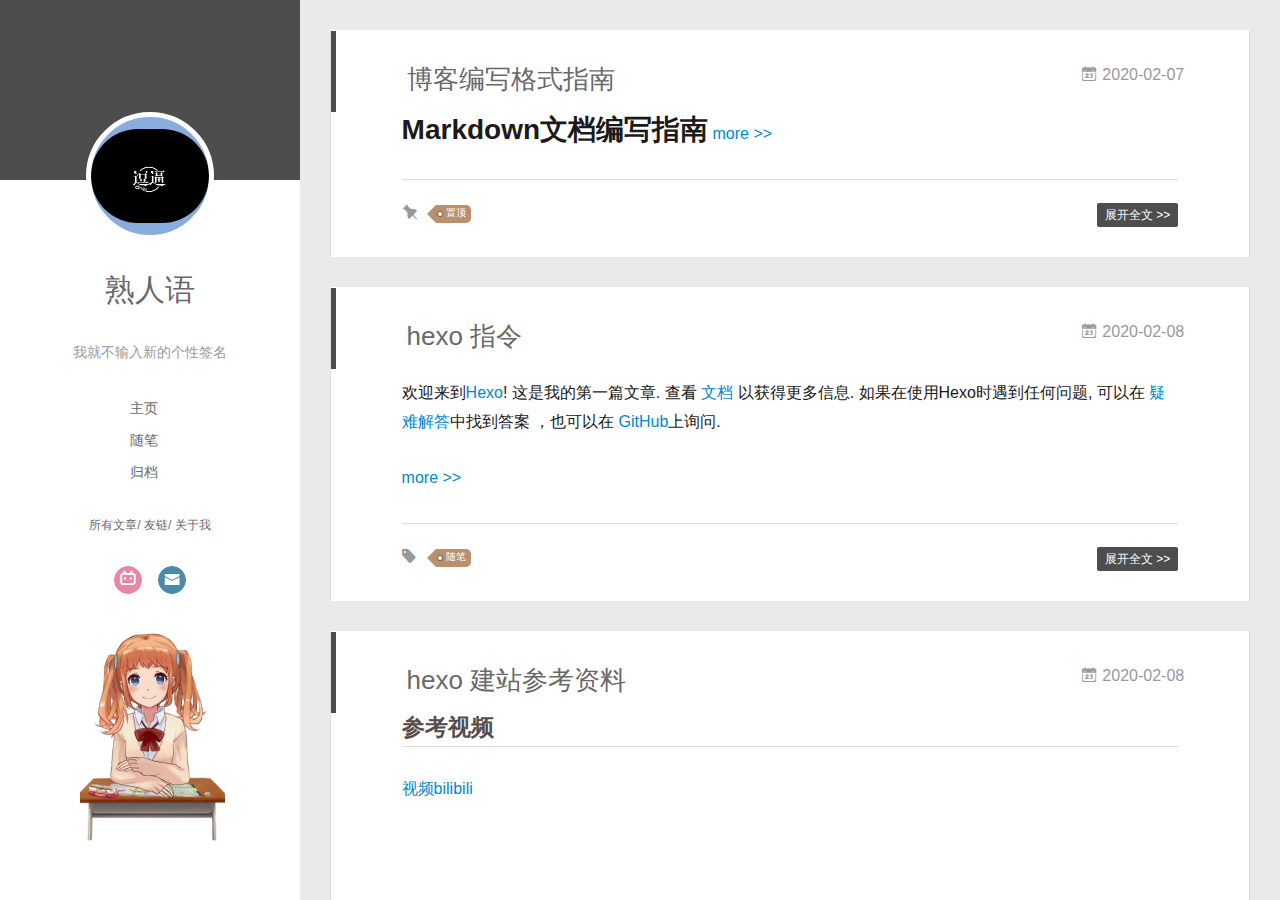
==== index.html @ a39264db "Site updated: 2020-02-08 20:49:22" ====
<!DOCTYPE html>
<html>
<head>
  <meta charset="utf-8">
  
  <meta name="renderer" content="webkit">
  <meta http-equiv="X-UA-Compatible" content="IE=edge" >
  <link rel="dns-prefetch" href="http://yoursite.com">
  <title>熟人语的博客</title>
  <meta name="viewport" content="width=device-width, initial-scale=1, maximum-scale=1">
  <meta property="og:type" content="website">
<meta property="og:title" content="熟人语的博客">
<meta property="og:url" content="http://yoursite.com/index.html">
<meta property="og:site_name" content="熟人语的博客">
<meta property="og:locale" content="en_US">
<meta property="article:author" content="熟人语">
<meta name="twitter:card" content="summary">
  
    <link rel="alternative" href="/atom.xml" title="熟人语的博客" type="application/atom+xml">
  
  
    <link rel="icon" href="/assets/favicon.jpg">
  
  <link rel="stylesheet" type="text/css" href="/./main.0cf68a.css">
  <style type="text/css">
  
    #container.show {
      background: linear-gradient(200deg,#a0cfe4,#e8c37e);
    }
  </style>
  

  

<meta name="generator" content="Hexo 4.2.0"></head>

<body>
  <div id="container" q-class="show:isCtnShow">
    <canvas id="anm-canvas" class="anm-canvas"></canvas>
    <div class="left-col" q-class="show:isShow">
      
<div class="overlay" style="background: #4d4d4d"></div>
<div class="intrude-less">
	<header id="header" class="inner">
		<a href="/" class="profilepic">
			<img src="/assets/favicon.jpg" class="js-avatar">
		</a>
		<hgroup>
		  <h1 class="header-author"><a href="/">熟人语</a></h1>
		</hgroup>
		
		<p class="header-subtitle">我就不输入新的个性签名</p>
		

		<nav class="header-menu">
			<ul>
			
				<li><a href="/">主页</a></li>
	        
				<li><a href="/tags/%E9%9A%8F%E7%AC%94/">随笔</a></li>
	        
				<li><a href="/archives/index.html">归档</a></li>
	        
			</ul>
		</nav>
		<nav class="header-smart-menu">
    		
    			
    			<a q-on="click: openSlider(e, 'innerArchive')" href="javascript:void(0)">所有文章</a>
    			
            
    			
    			<a q-on="click: openSlider(e, 'friends')" href="javascript:void(0)">友链</a>
    			
            
    			
    			<a q-on="click: openSlider(e, 'aboutme')" href="javascript:void(0)">关于我</a>
    			
            
		</nav>
		<nav class="header-nav">
			<div class="social">
				
					<a class="bilibili" target="_blank" href="https://space.bilibili.com/11580994" title="bilibili"><i class="icon-bilibili"></i></a>
		        
					<a class="mail" target="_blank" href="mailto:su_ren_yu@qq.com" title="mail"><i class="icon-mail"></i></a>
		        
			</div>

<!-- 网易云音乐插件 -->

	<div style="position:absolute; bottom:120px left:auto; width:85%">
		<iframe frameborder="no" border="0" marginwidth="0" marginheight="0" width=240 height=86 src="//music.163.com/outchain/player?type=2&id=481859484&auto=0&height=66"></iframe>
	</div>


		</nav>
	</header>		
</div>

    </div>
    <div class="mid-col" q-class="show:isShow,hide:isShow|isFalse">
      
<nav id="mobile-nav">
  	<div class="overlay js-overlay" style="background: #4d4d4d"></div>
	<div class="btnctn js-mobile-btnctn">
  		<div class="slider-trigger list" q-on="click: openSlider(e)"><i class="icon icon-sort"></i></div>
	</div>
	<div class="intrude-less">
		<header id="header" class="inner">
			<div class="profilepic">
				<img src="/assets/favicon.jpg" class="js-avatar">
			</div>
			<hgroup>
			  <h1 class="header-author js-header-author">熟人语</h1>
			</hgroup>
			
			<p class="header-subtitle"><i class="icon icon-quo-left"></i>我就不输入新的个性签名<i class="icon icon-quo-right"></i></p>
			
			
			
				
			
				
			
				
			
			
			
			<nav class="header-nav">
				<div class="social">
					
						<a class="bilibili" target="_blank" href="https://space.bilibili.com/11580994" title="bilibili"><i class="icon-bilibili"></i></a>
			        
						<a class="mail" target="_blank" href="mailto:su_ren_yu@qq.com" title="mail"><i class="icon-mail"></i></a>
			        
				</div>
			</nav>

			<nav class="header-menu js-header-menu">
				<ul style="width: 70%">
				
				
					<li style="width: 33.333333333333336%"><a href="/">主页</a></li>
		        
					<li style="width: 33.333333333333336%"><a href="/tags/%E9%9A%8F%E7%AC%94/">随笔</a></li>
		        
					<li style="width: 33.333333333333336%"><a href="/archives/index.html">归档</a></li>
		        
				</ul>
			</nav>
		</header>				
	</div>
	<div class="mobile-mask" style="display:none" q-show="isShow"></div>
</nav>

      <div id="wrapper" class="body-wrap">
        <div class="menu-l">
          <div class="canvas-wrap">
            <canvas data-colors="#eaeaea" data-sectionHeight="100" data-contentId="js-content" id="myCanvas1" class="anm-canvas"></canvas>
          </div>
          <div id="js-content" class="content-ll">
            
  
    <article id="post-博客编写格式指南" class="article article-type-post  article-index" itemscope itemprop="blogPost">
  <div class="article-inner">
    
      <header class="article-header">
        
  
    <h1 itemprop="name">
      <a class="article-title" href="/2020/02/07/%E5%8D%9A%E5%AE%A2%E7%BC%96%E5%86%99%E6%A0%BC%E5%BC%8F%E6%8C%87%E5%8D%97/">博客编写格式指南</a>
    </h1>
  

        
        
<a href="/2020/02/07/%E5%8D%9A%E5%AE%A2%E7%BC%96%E5%86%99%E6%A0%BC%E5%BC%8F%E6%8C%87%E5%8D%97/" class="archive-article-date">
  	<time datetime="2020-02-07T09:22:51.000Z" itemprop="datePublished"><i class="icon-calendar icon"></i>2020-02-07</time>
</a>
        
      </header>
    
    <div class="article-entry" itemprop="articleBody">
      
        <h1 id="Markdown文档编写指南"><a href="#Markdown文档编写指南" class="headerlink" title="Markdown文档编写指南"></a>Markdown文档编写指南</h1>
        
          <a class="article-more-a" href="/2020/02/07/%E5%8D%9A%E5%AE%A2%E7%BC%96%E5%86%99%E6%A0%BC%E5%BC%8F%E6%8C%87%E5%8D%97/#more">more >></a>
        
      

      
    </div>
    <div class="article-info article-info-index">
      
        <div class="article-pop-out tagcloud">
          <i class="icon-tuding"></i>
          <a class="article-tag-list-link color3">置顶</a>
        </div>
      
      
      

      
        <p class="article-more-link">
          <a class="article-more-a" href="/2020/02/07/%E5%8D%9A%E5%AE%A2%E7%BC%96%E5%86%99%E6%A0%BC%E5%BC%8F%E6%8C%87%E5%8D%97/">展开全文 >></a>
        </p>
      

      
      <div class="clearfix"></div>
    </div>
  </div>
</article>

<aside class="wrap-side-operation">
    <div class="mod-side-operation">
        
        <div class="jump-container" id="js-jump-container" style="display:none;">
            <a href="javascript:void(0)" class="mod-side-operation__jump-to-top">
                <i class="icon-font icon-back"></i>
            </a>
            <div id="js-jump-plan-container" class="jump-plan-container" style="top: -11px;">
                <i class="icon-font icon-plane jump-plane"></i>
            </div>
        </div>
        
        
    </div>
</aside>




  
    <article id="post-hexo 指令" class="article article-type-post  article-index" itemscope itemprop="blogPost">
  <div class="article-inner">
    
      <header class="article-header">
        
  
    <h1 itemprop="name">
      <a class="article-title" href="/2020/02/08/hexo%20%E6%8C%87%E4%BB%A4/">hexo 指令</a>
    </h1>
  

        
        
<a href="/2020/02/08/hexo%20%E6%8C%87%E4%BB%A4/" class="archive-article-date">
  	<time datetime="2020-02-08T12:17:19.352Z" itemprop="datePublished"><i class="icon-calendar icon"></i>2020-02-08</time>
</a>
        
      </header>
    
    <div class="article-entry" itemprop="articleBody">
      
        <p>欢迎来到<a href="https://hexo.io/" target="_blank" rel="noopener">Hexo</a>! 这是我的第一篇文章. 查看 <a href="https://hexo.io/docs/" target="_blank" rel="noopener">文档</a> 以获得更多信息. 如果在使用Hexo时遇到任何问题, 可以在 <a href="https://hexo.io/docs/troubleshooting.html" target="_blank" rel="noopener">疑难解答</a>中找到答案 ，也可以在 <a href="https://github.com/hexojs/hexo/issues" target="_blank" rel="noopener">GitHub</a>上询问.</p>
        
          <a class="article-more-a" href="/2020/02/08/hexo%20%E6%8C%87%E4%BB%A4/#more">more >></a>
        
      

      
    </div>
    <div class="article-info article-info-index">
      
      
	<div class="article-tag tagcloud">
		<i class="icon-price-tags icon"></i>
		<ul class="article-tag-list">
			 
        		<li class="article-tag-list-item">
        			<a href="javascript:void(0)" class="js-tag article-tag-list-link color3">随笔</a>
        		</li>
      		
		</ul>
	</div>

      

      
        <p class="article-more-link">
          <a class="article-more-a" href="/2020/02/08/hexo%20%E6%8C%87%E4%BB%A4/">展开全文 >></a>
        </p>
      

      
      <div class="clearfix"></div>
    </div>
  </div>
</article>

<aside class="wrap-side-operation">
    <div class="mod-side-operation">
        
        <div class="jump-container" id="js-jump-container" style="display:none;">
            <a href="javascript:void(0)" class="mod-side-operation__jump-to-top">
                <i class="icon-font icon-back"></i>
            </a>
            <div id="js-jump-plan-container" class="jump-plan-container" style="top: -11px;">
                <i class="icon-font icon-plane jump-plane"></i>
            </div>
        </div>
        
        
    </div>
</aside>




  
    <article id="post-hexo-建站参考资料" class="article article-type-post  article-index" itemscope itemprop="blogPost">
  <div class="article-inner">
    
      <header class="article-header">
        
  
    <h1 itemprop="name">
      <a class="article-title" href="/2020/02/08/hexo-%E5%BB%BA%E7%AB%99%E5%8F%82%E8%80%83%E8%B5%84%E6%96%99/">hexo 建站参考资料</a>
    </h1>
  

        
        
<a href="/2020/02/08/hexo-%E5%BB%BA%E7%AB%99%E5%8F%82%E8%80%83%E8%B5%84%E6%96%99/" class="archive-article-date">
  	<time datetime="2020-02-08T06:15:44.000Z" itemprop="datePublished"><i class="icon-calendar icon"></i>2020-02-08</time>
</a>
        
      </header>
    
    <div class="article-entry" itemprop="articleBody">
      
        <h2 id="参考视频"><a href="#参考视频" class="headerlink" title="参考视频"></a>参考视频</h2><p><a href="https://www.bilibili.com/video/av62400697?p=9" target="_blank" rel="noopener">视频bilibili</a></p>
<iframe 
    width="800" 
    height="450" 
    src="//player.bilibili.com/player.html?aid=62400697&cid=108442092&page=9"
    frameborder="0" 
    allowfullscreen>
</iframe>

<h2 id="Hexo-yilia-主题一揽子使用方案"><a href="#Hexo-yilia-主题一揽子使用方案" class="headerlink" title="Hexo yilia 主题一揽子使用方案"></a>Hexo yilia 主题一揽子使用方案</h2>
        
          <a class="article-more-a" href="/2020/02/08/hexo-%E5%BB%BA%E7%AB%99%E5%8F%82%E8%80%83%E8%B5%84%E6%96%99/#more">more >></a>
        
      

      
    </div>
    <div class="article-info article-info-index">
      
      
	<div class="article-tag tagcloud">
		<i class="icon-price-tags icon"></i>
		<ul class="article-tag-list">
			 
        		<li class="article-tag-list-item">
        			<a href="javascript:void(0)" class="js-tag article-tag-list-link color3">随笔</a>
        		</li>
      		
		</ul>
	</div>

      

      
        <p class="article-more-link">
          <a class="article-more-a" href="/2020/02/08/hexo-%E5%BB%BA%E7%AB%99%E5%8F%82%E8%80%83%E8%B5%84%E6%96%99/">展开全文 >></a>
        </p>
      

      
      <div class="clearfix"></div>
    </div>
  </div>
</article>

<aside class="wrap-side-operation">
    <div class="mod-side-operation">
        
        <div class="jump-container" id="js-jump-container" style="display:none;">
            <a href="javascript:void(0)" class="mod-side-operation__jump-to-top">
                <i class="icon-font icon-back"></i>
            </a>
            <div id="js-jump-plan-container" class="jump-plan-container" style="top: -11px;">
                <i class="icon-font icon-plane jump-plane"></i>
            </div>
        </div>
        
        
    </div>
</aside>




  
  


          </div>
        </div>
      </div>
      <footer id="footer">
  <div class="outer">
    <div id="footer-info">
    	<div class="footer-left">
    		&copy; 2020 熟人语
    	</div>
      	<div class="footer-right">
      		<a href="http://hexo.io/" target="_blank">Hexo</a>  Theme <a href="https://github.com/litten/hexo-theme-yilia" target="_blank">Yilia</a> by Litten
      	</div>
    </div>
  </div>
  
	<!-- 不蒜子统计 -->
	<span id="busuanzi_container_site_pv">
			本站总访问量<span id="busuanzi_value_site_pv"></span>次
	</span>
	<span class="post-meta-divider">|</span>
	<span id="busuanzi_container_site_uv" style='display:none'>
			本站访客数<span id="busuanzi_value_site_uv"></span>人
	</span>
	<script async src="//busuanzi.ibruce.info/busuanzi/2.3/busuanzi.pure.mini.js"></script>

</footer>
    </div>
    <script>
	var yiliaConfig = {
		mathjax: false,
		isHome: true,
		isPost: false,
		isArchive: false,
		isTag: false,
		isCategory: false,
		open_in_new: false,
		toc_hide_index: true,
		root: "/",
		innerArchive: true,
		showTags: false
	}
</script>

<script>!function(t){function n(e){if(r[e])return r[e].exports;var i=r[e]={exports:{},id:e,loaded:!1};return t[e].call(i.exports,i,i.exports,n),i.loaded=!0,i.exports}var r={};n.m=t,n.c=r,n.p="./",n(0)}([function(t,n,r){r(195),t.exports=r(191)},function(t,n,r){var e=r(3),i=r(52),o=r(27),u=r(28),c=r(53),f="prototype",a=function(t,n,r){var s,l,h,v,p=t&a.F,d=t&a.G,y=t&a.S,g=t&a.P,b=t&a.B,m=d?e:y?e[n]||(e[n]={}):(e[n]||{})[f],x=d?i:i[n]||(i[n]={}),w=x[f]||(x[f]={});d&&(r=n);for(s in r)l=!p&&m&&void 0!==m[s],h=(l?m:r)[s],v=b&&l?c(h,e):g&&"function"==typeof h?c(Function.call,h):h,m&&u(m,s,h,t&a.U),x[s]!=h&&o(x,s,v),g&&w[s]!=h&&(w[s]=h)};e.core=i,a.F=1,a.G=2,a.S=4,a.P=8,a.B=16,a.W=32,a.U=64,a.R=128,t.exports=a},function(t,n,r){var e=r(6);t.exports=function(t){if(!e(t))throw TypeError(t+" is not an object!");return t}},function(t,n){var r=t.exports="undefined"!=typeof window&&window.Math==Math?window:"undefined"!=typeof self&&self.Math==Math?self:Function("return this")();"number"==typeof __g&&(__g=r)},function(t,n){t.exports=function(t){try{return!!t()}catch(t){return!0}}},function(t,n){var r=t.exports="undefined"!=typeof window&&window.Math==Math?window:"undefined"!=typeof self&&self.Math==Math?self:Function("return this")();"number"==typeof __g&&(__g=r)},function(t,n){t.exports=function(t){return"object"==typeof t?null!==t:"function"==typeof t}},function(t,n,r){var e=r(126)("wks"),i=r(76),o=r(3).Symbol,u="function"==typeof o;(t.exports=function(t){return e[t]||(e[t]=u&&o[t]||(u?o:i)("Symbol."+t))}).store=e},function(t,n){var r={}.hasOwnProperty;t.exports=function(t,n){return r.call(t,n)}},function(t,n,r){var e=r(94),i=r(33);t.exports=function(t){return e(i(t))}},function(t,n,r){t.exports=!r(4)(function(){return 7!=Object.defineProperty({},"a",{get:function(){return 7}}).a})},function(t,n,r){var e=r(2),i=r(167),o=r(50),u=Object.defineProperty;n.f=r(10)?Object.defineProperty:function(t,n,r){if(e(t),n=o(n,!0),e(r),i)try{return u(t,n,r)}catch(t){}if("get"in r||"set"in r)throw TypeError("Accessors not supported!");return"value"in r&&(t[n]=r.value),t}},function(t,n,r){t.exports=!r(18)(function(){return 7!=Object.defineProperty({},"a",{get:function(){return 7}}).a})},function(t,n,r){var e=r(14),i=r(22);t.exports=r(12)?function(t,n,r){return e.f(t,n,i(1,r))}:function(t,n,r){return t[n]=r,t}},function(t,n,r){var e=r(20),i=r(58),o=r(42),u=Object.defineProperty;n.f=r(12)?Object.defineProperty:function(t,n,r){if(e(t),n=o(n,!0),e(r),i)try{return u(t,n,r)}catch(t){}if("get"in r||"set"in r)throw TypeError("Accessors not supported!");return"value"in r&&(t[n]=r.value),t}},function(t,n,r){var e=r(40)("wks"),i=r(23),o=r(5).Symbol,u="function"==typeof o;(t.exports=function(t){return e[t]||(e[t]=u&&o[t]||(u?o:i)("Symbol."+t))}).store=e},function(t,n,r){var e=r(67),i=Math.min;t.exports=function(t){return t>0?i(e(t),9007199254740991):0}},function(t,n,r){var e=r(46);t.exports=function(t){return Object(e(t))}},function(t,n){t.exports=function(t){try{return!!t()}catch(t){return!0}}},function(t,n,r){var e=r(63),i=r(34);t.exports=Object.keys||function(t){return e(t,i)}},function(t,n,r){var e=r(21);t.exports=function(t){if(!e(t))throw TypeError(t+" is not an object!");return t}},function(t,n){t.exports=function(t){return"object"==typeof t?null!==t:"function"==typeof t}},function(t,n){t.exports=function(t,n){return{enumerable:!(1&t),configurable:!(2&t),writable:!(4&t),value:n}}},function(t,n){var r=0,e=Math.random();t.exports=function(t){return"Symbol(".concat(void 0===t?"":t,")_",(++r+e).toString(36))}},function(t,n){var r={}.hasOwnProperty;t.exports=function(t,n){return r.call(t,n)}},function(t,n){var r=t.exports={version:"2.4.0"};"number"==typeof __e&&(__e=r)},function(t,n){t.exports=function(t){if("function"!=typeof t)throw TypeError(t+" is not a function!");return t}},function(t,n,r){var e=r(11),i=r(66);t.exports=r(10)?function(t,n,r){return e.f(t,n,i(1,r))}:function(t,n,r){return t[n]=r,t}},function(t,n,r){var e=r(3),i=r(27),o=r(24),u=r(76)("src"),c="toString",f=Function[c],a=(""+f).split(c);r(52).inspectSource=function(t){return f.call(t)},(t.exports=function(t,n,r,c){var f="function"==typeof r;f&&(o(r,"name")||i(r,"name",n)),t[n]!==r&&(f&&(o(r,u)||i(r,u,t[n]?""+t[n]:a.join(String(n)))),t===e?t[n]=r:c?t[n]?t[n]=r:i(t,n,r):(delete t[n],i(t,n,r)))})(Function.prototype,c,function(){return"function"==typeof this&&this[u]||f.call(this)})},function(t,n,r){var e=r(1),i=r(4),o=r(46),u=function(t,n,r,e){var i=String(o(t)),u="<"+n;return""!==r&&(u+=" "+r+'="'+String(e).replace(/"/g,"&quot;")+'"'),u+">"+i+"</"+n+">"};t.exports=function(t,n){var r={};r[t]=n(u),e(e.P+e.F*i(function(){var n=""[t]('"');return n!==n.toLowerCase()||n.split('"').length>3}),"String",r)}},function(t,n,r){var e=r(115),i=r(46);t.exports=function(t){return e(i(t))}},function(t,n,r){var e=r(116),i=r(66),o=r(30),u=r(50),c=r(24),f=r(167),a=Object.getOwnPropertyDescriptor;n.f=r(10)?a:function(t,n){if(t=o(t),n=u(n,!0),f)try{return a(t,n)}catch(t){}if(c(t,n))return i(!e.f.call(t,n),t[n])}},function(t,n,r){var e=r(24),i=r(17),o=r(145)("IE_PROTO"),u=Object.prototype;t.exports=Object.getPrototypeOf||function(t){return t=i(t),e(t,o)?t[o]:"function"==typeof t.constructor&&t instanceof t.constructor?t.constructor.prototype:t instanceof Object?u:null}},function(t,n){t.exports=function(t){if(void 0==t)throw TypeError("Can't call method on  "+t);return t}},function(t,n){t.exports="constructor,hasOwnProperty,isPrototypeOf,propertyIsEnumerable,toLocaleString,toString,valueOf".split(",")},function(t,n){t.exports={}},function(t,n){t.exports=!0},function(t,n){n.f={}.propertyIsEnumerable},function(t,n,r){var e=r(14).f,i=r(8),o=r(15)("toStringTag");t.exports=function(t,n,r){t&&!i(t=r?t:t.prototype,o)&&e(t,o,{configurable:!0,value:n})}},function(t,n,r){var e=r(40)("keys"),i=r(23);t.exports=function(t){return e[t]||(e[t]=i(t))}},function(t,n,r){var e=r(5),i="__core-js_shared__",o=e[i]||(e[i]={});t.exports=function(t){return o[t]||(o[t]={})}},function(t,n){var r=Math.ceil,e=Math.floor;t.exports=function(t){return isNaN(t=+t)?0:(t>0?e:r)(t)}},function(t,n,r){var e=r(21);t.exports=function(t,n){if(!e(t))return t;var r,i;if(n&&"function"==typeof(r=t.toString)&&!e(i=r.call(t)))return i;if("function"==typeof(r=t.valueOf)&&!e(i=r.call(t)))return i;if(!n&&"function"==typeof(r=t.toString)&&!e(i=r.call(t)))return i;throw TypeError("Can't convert object to primitive value")}},function(t,n,r){var e=r(5),i=r(25),o=r(36),u=r(44),c=r(14).f;t.exports=function(t){var n=i.Symbol||(i.Symbol=o?{}:e.Symbol||{});"_"==t.charAt(0)||t in n||c(n,t,{value:u.f(t)})}},function(t,n,r){n.f=r(15)},function(t,n){var r={}.toString;t.exports=function(t){return r.call(t).slice(8,-1)}},function(t,n){t.exports=function(t){if(void 0==t)throw TypeError("Can't call method on  "+t);return t}},function(t,n,r){var e=r(4);t.exports=function(t,n){return!!t&&e(function(){n?t.call(null,function(){},1):t.call(null)})}},function(t,n,r){var e=r(53),i=r(115),o=r(17),u=r(16),c=r(203);t.exports=function(t,n){var r=1==t,f=2==t,a=3==t,s=4==t,l=6==t,h=5==t||l,v=n||c;return function(n,c,p){for(var d,y,g=o(n),b=i(g),m=e(c,p,3),x=u(b.length),w=0,S=r?v(n,x):f?v(n,0):void 0;x>w;w++)if((h||w in b)&&(d=b[w],y=m(d,w,g),t))if(r)S[w]=y;else if(y)switch(t){case 3:return!0;case 5:return d;case 6:return w;case 2:S.push(d)}else if(s)return!1;return l?-1:a||s?s:S}}},function(t,n,r){var e=r(1),i=r(52),o=r(4);t.exports=function(t,n){var r=(i.Object||{})[t]||Object[t],u={};u[t]=n(r),e(e.S+e.F*o(function(){r(1)}),"Object",u)}},function(t,n,r){var e=r(6);t.exports=function(t,n){if(!e(t))return t;var r,i;if(n&&"function"==typeof(r=t.toString)&&!e(i=r.call(t)))return i;if("function"==typeof(r=t.valueOf)&&!e(i=r.call(t)))return i;if(!n&&"function"==typeof(r=t.toString)&&!e(i=r.call(t)))return i;throw TypeError("Can't convert object to primitive value")}},function(t,n,r){var e=r(5),i=r(25),o=r(91),u=r(13),c="prototype",f=function(t,n,r){var a,s,l,h=t&f.F,v=t&f.G,p=t&f.S,d=t&f.P,y=t&f.B,g=t&f.W,b=v?i:i[n]||(i[n]={}),m=b[c],x=v?e:p?e[n]:(e[n]||{})[c];v&&(r=n);for(a in r)(s=!h&&x&&void 0!==x[a])&&a in b||(l=s?x[a]:r[a],b[a]=v&&"function"!=typeof x[a]?r[a]:y&&s?o(l,e):g&&x[a]==l?function(t){var n=function(n,r,e){if(this instanceof t){switch(arguments.length){case 0:return new t;case 1:return new t(n);case 2:return new t(n,r)}return new t(n,r,e)}return t.apply(this,arguments)};return n[c]=t[c],n}(l):d&&"function"==typeof l?o(Function.call,l):l,d&&((b.virtual||(b.virtual={}))[a]=l,t&f.R&&m&&!m[a]&&u(m,a,l)))};f.F=1,f.G=2,f.S=4,f.P=8,f.B=16,f.W=32,f.U=64,f.R=128,t.exports=f},function(t,n){var r=t.exports={version:"2.4.0"};"number"==typeof __e&&(__e=r)},function(t,n,r){var e=r(26);t.exports=function(t,n,r){if(e(t),void 0===n)return t;switch(r){case 1:return function(r){return t.call(n,r)};case 2:return function(r,e){return t.call(n,r,e)};case 3:return function(r,e,i){return t.call(n,r,e,i)}}return function(){return t.apply(n,arguments)}}},function(t,n,r){var e=r(183),i=r(1),o=r(126)("metadata"),u=o.store||(o.store=new(r(186))),c=function(t,n,r){var i=u.get(t);if(!i){if(!r)return;u.set(t,i=new e)}var o=i.get(n);if(!o){if(!r)return;i.set(n,o=new e)}return o},f=function(t,n,r){var e=c(n,r,!1);return void 0!==e&&e.has(t)},a=function(t,n,r){var e=c(n,r,!1);return void 0===e?void 0:e.get(t)},s=function(t,n,r,e){c(r,e,!0).set(t,n)},l=function(t,n){var r=c(t,n,!1),e=[];return r&&r.forEach(function(t,n){e.push(n)}),e},h=function(t){return void 0===t||"symbol"==typeof t?t:String(t)},v=function(t){i(i.S,"Reflect",t)};t.exports={store:u,map:c,has:f,get:a,set:s,keys:l,key:h,exp:v}},function(t,n,r){"use strict";if(r(10)){var e=r(69),i=r(3),o=r(4),u=r(1),c=r(127),f=r(152),a=r(53),s=r(68),l=r(66),h=r(27),v=r(73),p=r(67),d=r(16),y=r(75),g=r(50),b=r(24),m=r(180),x=r(114),w=r(6),S=r(17),_=r(137),O=r(70),E=r(32),P=r(71).f,j=r(154),F=r(76),M=r(7),A=r(48),N=r(117),T=r(146),I=r(155),k=r(80),L=r(123),R=r(74),C=r(130),D=r(160),U=r(11),W=r(31),G=U.f,B=W.f,V=i.RangeError,z=i.TypeError,q=i.Uint8Array,K="ArrayBuffer",J="Shared"+K,Y="BYTES_PER_ELEMENT",H="prototype",$=Array[H],X=f.ArrayBuffer,Q=f.DataView,Z=A(0),tt=A(2),nt=A(3),rt=A(4),et=A(5),it=A(6),ot=N(!0),ut=N(!1),ct=I.values,ft=I.keys,at=I.entries,st=$.lastIndexOf,lt=$.reduce,ht=$.reduceRight,vt=$.join,pt=$.sort,dt=$.slice,yt=$.toString,gt=$.toLocaleString,bt=M("iterator"),mt=M("toStringTag"),xt=F("typed_constructor"),wt=F("def_constructor"),St=c.CONSTR,_t=c.TYPED,Ot=c.VIEW,Et="Wrong length!",Pt=A(1,function(t,n){return Tt(T(t,t[wt]),n)}),jt=o(function(){return 1===new q(new Uint16Array([1]).buffer)[0]}),Ft=!!q&&!!q[H].set&&o(function(){new q(1).set({})}),Mt=function(t,n){if(void 0===t)throw z(Et);var r=+t,e=d(t);if(n&&!m(r,e))throw V(Et);return e},At=function(t,n){var r=p(t);if(r<0||r%n)throw V("Wrong offset!");return r},Nt=function(t){if(w(t)&&_t in t)return t;throw z(t+" is not a typed array!")},Tt=function(t,n){if(!(w(t)&&xt in t))throw z("It is not a typed array constructor!");return new t(n)},It=function(t,n){return kt(T(t,t[wt]),n)},kt=function(t,n){for(var r=0,e=n.length,i=Tt(t,e);e>r;)i[r]=n[r++];return i},Lt=function(t,n,r){G(t,n,{get:function(){return this._d[r]}})},Rt=function(t){var n,r,e,i,o,u,c=S(t),f=arguments.length,s=f>1?arguments[1]:void 0,l=void 0!==s,h=j(c);if(void 0!=h&&!_(h)){for(u=h.call(c),e=[],n=0;!(o=u.next()).done;n++)e.push(o.value);c=e}for(l&&f>2&&(s=a(s,arguments[2],2)),n=0,r=d(c.length),i=Tt(this,r);r>n;n++)i[n]=l?s(c[n],n):c[n];return i},Ct=function(){for(var t=0,n=arguments.length,r=Tt(this,n);n>t;)r[t]=arguments[t++];return r},Dt=!!q&&o(function(){gt.call(new q(1))}),Ut=function(){return gt.apply(Dt?dt.call(Nt(this)):Nt(this),arguments)},Wt={copyWithin:function(t,n){return D.call(Nt(this),t,n,arguments.length>2?arguments[2]:void 0)},every:function(t){return rt(Nt(this),t,arguments.length>1?arguments[1]:void 0)},fill:function(t){return C.apply(Nt(this),arguments)},filter:function(t){return It(this,tt(Nt(this),t,arguments.length>1?arguments[1]:void 0))},find:function(t){return et(Nt(this),t,arguments.length>1?arguments[1]:void 0)},findIndex:function(t){return it(Nt(this),t,arguments.length>1?arguments[1]:void 0)},forEach:function(t){Z(Nt(this),t,arguments.length>1?arguments[1]:void 0)},indexOf:function(t){return ut(Nt(this),t,arguments.length>1?arguments[1]:void 0)},includes:function(t){return ot(Nt(this),t,arguments.length>1?arguments[1]:void 0)},join:function(t){return vt.apply(Nt(this),arguments)},lastIndexOf:function(t){return st.apply(Nt(this),arguments)},map:function(t){return Pt(Nt(this),t,arguments.length>1?arguments[1]:void 0)},reduce:function(t){return lt.apply(Nt(this),arguments)},reduceRight:function(t){return ht.apply(Nt(this),arguments)},reverse:function(){for(var t,n=this,r=Nt(n).length,e=Math.floor(r/2),i=0;i<e;)t=n[i],n[i++]=n[--r],n[r]=t;return n},some:function(t){return nt(Nt(this),t,arguments.length>1?arguments[1]:void 0)},sort:function(t){return pt.call(Nt(this),t)},subarray:function(t,n){var r=Nt(this),e=r.length,i=y(t,e);return new(T(r,r[wt]))(r.buffer,r.byteOffset+i*r.BYTES_PER_ELEMENT,d((void 0===n?e:y(n,e))-i))}},Gt=function(t,n){return It(this,dt.call(Nt(this),t,n))},Bt=function(t){Nt(this);var n=At(arguments[1],1),r=this.length,e=S(t),i=d(e.length),o=0;if(i+n>r)throw V(Et);for(;o<i;)this[n+o]=e[o++]},Vt={entries:function(){return at.call(Nt(this))},keys:function(){return ft.call(Nt(this))},values:function(){return ct.call(Nt(this))}},zt=function(t,n){return w(t)&&t[_t]&&"symbol"!=typeof n&&n in t&&String(+n)==String(n)},qt=function(t,n){return zt(t,n=g(n,!0))?l(2,t[n]):B(t,n)},Kt=function(t,n,r){return!(zt(t,n=g(n,!0))&&w(r)&&b(r,"value"))||b(r,"get")||b(r,"set")||r.configurable||b(r,"writable")&&!r.writable||b(r,"enumerable")&&!r.enumerable?G(t,n,r):(t[n]=r.value,t)};St||(W.f=qt,U.f=Kt),u(u.S+u.F*!St,"Object",{getOwnPropertyDescriptor:qt,defineProperty:Kt}),o(function(){yt.call({})})&&(yt=gt=function(){return vt.call(this)});var Jt=v({},Wt);v(Jt,Vt),h(Jt,bt,Vt.values),v(Jt,{slice:Gt,set:Bt,constructor:function(){},toString:yt,toLocaleString:Ut}),Lt(Jt,"buffer","b"),Lt(Jt,"byteOffset","o"),Lt(Jt,"byteLength","l"),Lt(Jt,"length","e"),G(Jt,mt,{get:function(){return this[_t]}}),t.exports=function(t,n,r,f){f=!!f;var a=t+(f?"Clamped":"")+"Array",l="Uint8Array"!=a,v="get"+t,p="set"+t,y=i[a],g=y||{},b=y&&E(y),m=!y||!c.ABV,S={},_=y&&y[H],j=function(t,r){var e=t._d;return e.v[v](r*n+e.o,jt)},F=function(t,r,e){var i=t._d;f&&(e=(e=Math.round(e))<0?0:e>255?255:255&e),i.v[p](r*n+i.o,e,jt)},M=function(t,n){G(t,n,{get:function(){return j(this,n)},set:function(t){return F(this,n,t)},enumerable:!0})};m?(y=r(function(t,r,e,i){s(t,y,a,"_d");var o,u,c,f,l=0,v=0;if(w(r)){if(!(r instanceof X||(f=x(r))==K||f==J))return _t in r?kt(y,r):Rt.call(y,r);o=r,v=At(e,n);var p=r.byteLength;if(void 0===i){if(p%n)throw V(Et);if((u=p-v)<0)throw V(Et)}else if((u=d(i)*n)+v>p)throw V(Et);c=u/n}else c=Mt(r,!0),u=c*n,o=new X(u);for(h(t,"_d",{b:o,o:v,l:u,e:c,v:new Q(o)});l<c;)M(t,l++)}),_=y[H]=O(Jt),h(_,"constructor",y)):L(function(t){new y(null),new y(t)},!0)||(y=r(function(t,r,e,i){s(t,y,a);var o;return w(r)?r instanceof X||(o=x(r))==K||o==J?void 0!==i?new g(r,At(e,n),i):void 0!==e?new g(r,At(e,n)):new g(r):_t in r?kt(y,r):Rt.call(y,r):new g(Mt(r,l))}),Z(b!==Function.prototype?P(g).concat(P(b)):P(g),function(t){t in y||h(y,t,g[t])}),y[H]=_,e||(_.constructor=y));var A=_[bt],N=!!A&&("values"==A.name||void 0==A.name),T=Vt.values;h(y,xt,!0),h(_,_t,a),h(_,Ot,!0),h(_,wt,y),(f?new y(1)[mt]==a:mt in _)||G(_,mt,{get:function(){return a}}),S[a]=y,u(u.G+u.W+u.F*(y!=g),S),u(u.S,a,{BYTES_PER_ELEMENT:n,from:Rt,of:Ct}),Y in _||h(_,Y,n),u(u.P,a,Wt),R(a),u(u.P+u.F*Ft,a,{set:Bt}),u(u.P+u.F*!N,a,Vt),u(u.P+u.F*(_.toString!=yt),a,{toString:yt}),u(u.P+u.F*o(function(){new y(1).slice()}),a,{slice:Gt}),u(u.P+u.F*(o(function(){return[1,2].toLocaleString()!=new y([1,2]).toLocaleString()})||!o(function(){_.toLocaleString.call([1,2])})),a,{toLocaleString:Ut}),k[a]=N?A:T,e||N||h(_,bt,T)}}else t.exports=function(){}},function(t,n){var r={}.toString;t.exports=function(t){return r.call(t).slice(8,-1)}},function(t,n,r){var e=r(21),i=r(5).document,o=e(i)&&e(i.createElement);t.exports=function(t){return o?i.createElement(t):{}}},function(t,n,r){t.exports=!r(12)&&!r(18)(function(){return 7!=Object.defineProperty(r(57)("div"),"a",{get:function(){return 7}}).a})},function(t,n,r){"use strict";var e=r(36),i=r(51),o=r(64),u=r(13),c=r(8),f=r(35),a=r(96),s=r(38),l=r(103),h=r(15)("iterator"),v=!([].keys&&"next"in[].keys()),p="keys",d="values",y=function(){return this};t.exports=function(t,n,r,g,b,m,x){a(r,n,g);var w,S,_,O=function(t){if(!v&&t in F)return F[t];switch(t){case p:case d:return function(){return new r(this,t)}}return function(){return new r(this,t)}},E=n+" Iterator",P=b==d,j=!1,F=t.prototype,M=F[h]||F["@@iterator"]||b&&F[b],A=M||O(b),N=b?P?O("entries"):A:void 0,T="Array"==n?F.entries||M:M;if(T&&(_=l(T.call(new t)))!==Object.prototype&&(s(_,E,!0),e||c(_,h)||u(_,h,y)),P&&M&&M.name!==d&&(j=!0,A=function(){return M.call(this)}),e&&!x||!v&&!j&&F[h]||u(F,h,A),f[n]=A,f[E]=y,b)if(w={values:P?A:O(d),keys:m?A:O(p),entries:N},x)for(S in w)S in F||o(F,S,w[S]);else i(i.P+i.F*(v||j),n,w);return w}},function(t,n,r){var e=r(20),i=r(100),o=r(34),u=r(39)("IE_PROTO"),c=function(){},f="prototype",a=function(){var t,n=r(57)("iframe"),e=o.length;for(n.style.display="none",r(93).appendChild(n),n.src="javascript:",t=n.contentWindow.document,t.open(),t.write("<script>document.F=Object<\/script>"),t.close(),a=t.F;e--;)delete a[f][o[e]];return a()};t.exports=Object.create||function(t,n){var r;return null!==t?(c[f]=e(t),r=new c,c[f]=null,r[u]=t):r=a(),void 0===n?r:i(r,n)}},function(t,n,r){var e=r(63),i=r(34).concat("length","prototype");n.f=Object.getOwnPropertyNames||function(t){return e(t,i)}},function(t,n){n.f=Object.getOwnPropertySymbols},function(t,n,r){var e=r(8),i=r(9),o=r(90)(!1),u=r(39)("IE_PROTO");t.exports=function(t,n){var r,c=i(t),f=0,a=[];for(r in c)r!=u&&e(c,r)&&a.push(r);for(;n.length>f;)e(c,r=n[f++])&&(~o(a,r)||a.push(r));return a}},function(t,n,r){t.exports=r(13)},function(t,n,r){var e=r(76)("meta"),i=r(6),o=r(24),u=r(11).f,c=0,f=Object.isExtensible||function(){return!0},a=!r(4)(function(){return f(Object.preventExtensions({}))}),s=function(t){u(t,e,{value:{i:"O"+ ++c,w:{}}})},l=function(t,n){if(!i(t))return"symbol"==typeof t?t:("string"==typeof t?"S":"P")+t;if(!o(t,e)){if(!f(t))return"F";if(!n)return"E";s(t)}return t[e].i},h=function(t,n){if(!o(t,e)){if(!f(t))return!0;if(!n)return!1;s(t)}return t[e].w},v=function(t){return a&&p.NEED&&f(t)&&!o(t,e)&&s(t),t},p=t.exports={KEY:e,NEED:!1,fastKey:l,getWeak:h,onFreeze:v}},function(t,n){t.exports=function(t,n){return{enumerable:!(1&t),configurable:!(2&t),writable:!(4&t),value:n}}},function(t,n){var r=Math.ceil,e=Math.floor;t.exports=function(t){return isNaN(t=+t)?0:(t>0?e:r)(t)}},function(t,n){t.exports=function(t,n,r,e){if(!(t instanceof n)||void 0!==e&&e in t)throw TypeError(r+": incorrect invocation!");return t}},function(t,n){t.exports=!1},function(t,n,r){var e=r(2),i=r(173),o=r(133),u=r(145)("IE_PROTO"),c=function(){},f="prototype",a=function(){var t,n=r(132)("iframe"),e=o.length;for(n.style.display="none",r(135).appendChild(n),n.src="javascript:",t=n.contentWindow.document,t.open(),t.write("<script>document.F=Object<\/script>"),t.close(),a=t.F;e--;)delete a[f][o[e]];return a()};t.exports=Object.create||function(t,n){var r;return null!==t?(c[f]=e(t),r=new c,c[f]=null,r[u]=t):r=a(),void 0===n?r:i(r,n)}},function(t,n,r){var e=r(175),i=r(133).concat("length","prototype");n.f=Object.getOwnPropertyNames||function(t){return e(t,i)}},function(t,n,r){var e=r(175),i=r(133);t.exports=Object.keys||function(t){return e(t,i)}},function(t,n,r){var e=r(28);t.exports=function(t,n,r){for(var i in n)e(t,i,n[i],r);return t}},function(t,n,r){"use strict";var e=r(3),i=r(11),o=r(10),u=r(7)("species");t.exports=function(t){var n=e[t];o&&n&&!n[u]&&i.f(n,u,{configurable:!0,get:function(){return this}})}},function(t,n,r){var e=r(67),i=Math.max,o=Math.min;t.exports=function(t,n){return t=e(t),t<0?i(t+n,0):o(t,n)}},function(t,n){var r=0,e=Math.random();t.exports=function(t){return"Symbol(".concat(void 0===t?"":t,")_",(++r+e).toString(36))}},function(t,n,r){var e=r(33);t.exports=function(t){return Object(e(t))}},function(t,n,r){var e=r(7)("unscopables"),i=Array.prototype;void 0==i[e]&&r(27)(i,e,{}),t.exports=function(t){i[e][t]=!0}},function(t,n,r){var e=r(53),i=r(169),o=r(137),u=r(2),c=r(16),f=r(154),a={},s={},n=t.exports=function(t,n,r,l,h){var v,p,d,y,g=h?function(){return t}:f(t),b=e(r,l,n?2:1),m=0;if("function"!=typeof g)throw TypeError(t+" is not iterable!");if(o(g)){for(v=c(t.length);v>m;m++)if((y=n?b(u(p=t[m])[0],p[1]):b(t[m]))===a||y===s)return y}else for(d=g.call(t);!(p=d.next()).done;)if((y=i(d,b,p.value,n))===a||y===s)return y};n.BREAK=a,n.RETURN=s},function(t,n){t.exports={}},function(t,n,r){var e=r(11).f,i=r(24),o=r(7)("toStringTag");t.exports=function(t,n,r){t&&!i(t=r?t:t.prototype,o)&&e(t,o,{configurable:!0,value:n})}},function(t,n,r){var e=r(1),i=r(46),o=r(4),u=r(150),c="["+u+"]",f="​",a=RegExp("^"+c+c+"*"),s=RegExp(c+c+"*$"),l=function(t,n,r){var i={},c=o(function(){return!!u[t]()||f[t]()!=f}),a=i[t]=c?n(h):u[t];r&&(i[r]=a),e(e.P+e.F*c,"String",i)},h=l.trim=function(t,n){return t=String(i(t)),1&n&&(t=t.replace(a,"")),2&n&&(t=t.replace(s,"")),t};t.exports=l},function(t,n,r){t.exports={default:r(86),__esModule:!0}},function(t,n,r){t.exports={default:r(87),__esModule:!0}},function(t,n,r){"use strict";function e(t){return t&&t.__esModule?t:{default:t}}n.__esModule=!0;var i=r(84),o=e(i),u=r(83),c=e(u),f="function"==typeof c.default&&"symbol"==typeof o.default?function(t){return typeof t}:function(t){return t&&"function"==typeof c.default&&t.constructor===c.default&&t!==c.default.prototype?"symbol":typeof t};n.default="function"==typeof c.default&&"symbol"===f(o.default)?function(t){return void 0===t?"undefined":f(t)}:function(t){return t&&"function"==typeof c.default&&t.constructor===c.default&&t!==c.default.prototype?"symbol":void 0===t?"undefined":f(t)}},function(t,n,r){r(110),r(108),r(111),r(112),t.exports=r(25).Symbol},function(t,n,r){r(109),r(113),t.exports=r(44).f("iterator")},function(t,n){t.exports=function(t){if("function"!=typeof t)throw TypeError(t+" is not a function!");return t}},function(t,n){t.exports=function(){}},function(t,n,r){var e=r(9),i=r(106),o=r(105);t.exports=function(t){return function(n,r,u){var c,f=e(n),a=i(f.length),s=o(u,a);if(t&&r!=r){for(;a>s;)if((c=f[s++])!=c)return!0}else for(;a>s;s++)if((t||s in f)&&f[s]===r)return t||s||0;return!t&&-1}}},function(t,n,r){var e=r(88);t.exports=function(t,n,r){if(e(t),void 0===n)return t;switch(r){case 1:return function(r){return t.call(n,r)};case 2:return function(r,e){return t.call(n,r,e)};case 3:return function(r,e,i){return t.call(n,r,e,i)}}return function(){return t.apply(n,arguments)}}},function(t,n,r){var e=r(19),i=r(62),o=r(37);t.exports=function(t){var n=e(t),r=i.f;if(r)for(var u,c=r(t),f=o.f,a=0;c.length>a;)f.call(t,u=c[a++])&&n.push(u);return n}},function(t,n,r){t.exports=r(5).document&&document.documentElement},function(t,n,r){var e=r(56);t.exports=Object("z").propertyIsEnumerable(0)?Object:function(t){return"String"==e(t)?t.split(""):Object(t)}},function(t,n,r){var e=r(56);t.exports=Array.isArray||function(t){return"Array"==e(t)}},function(t,n,r){"use strict";var e=r(60),i=r(22),o=r(38),u={};r(13)(u,r(15)("iterator"),function(){return this}),t.exports=function(t,n,r){t.prototype=e(u,{next:i(1,r)}),o(t,n+" Iterator")}},function(t,n){t.exports=function(t,n){return{value:n,done:!!t}}},function(t,n,r){var e=r(19),i=r(9);t.exports=function(t,n){for(var r,o=i(t),u=e(o),c=u.length,f=0;c>f;)if(o[r=u[f++]]===n)return r}},function(t,n,r){var e=r(23)("meta"),i=r(21),o=r(8),u=r(14).f,c=0,f=Object.isExtensible||function(){return!0},a=!r(18)(function(){return f(Object.preventExtensions({}))}),s=function(t){u(t,e,{value:{i:"O"+ ++c,w:{}}})},l=function(t,n){if(!i(t))return"symbol"==typeof t?t:("string"==typeof t?"S":"P")+t;if(!o(t,e)){if(!f(t))return"F";if(!n)return"E";s(t)}return t[e].i},h=function(t,n){if(!o(t,e)){if(!f(t))return!0;if(!n)return!1;s(t)}return t[e].w},v=function(t){return a&&p.NEED&&f(t)&&!o(t,e)&&s(t),t},p=t.exports={KEY:e,NEED:!1,fastKey:l,getWeak:h,onFreeze:v}},function(t,n,r){var e=r(14),i=r(20),o=r(19);t.exports=r(12)?Object.defineProperties:function(t,n){i(t);for(var r,u=o(n),c=u.length,f=0;c>f;)e.f(t,r=u[f++],n[r]);return t}},function(t,n,r){var e=r(37),i=r(22),o=r(9),u=r(42),c=r(8),f=r(58),a=Object.getOwnPropertyDescriptor;n.f=r(12)?a:function(t,n){if(t=o(t),n=u(n,!0),f)try{return a(t,n)}catch(t){}if(c(t,n))return i(!e.f.call(t,n),t[n])}},function(t,n,r){var e=r(9),i=r(61).f,o={}.toString,u="object"==typeof window&&window&&Object.getOwnPropertyNames?Object.getOwnPropertyNames(window):[],c=function(t){try{return i(t)}catch(t){return u.slice()}};t.exports.f=function(t){return u&&"[object Window]"==o.call(t)?c(t):i(e(t))}},function(t,n,r){var e=r(8),i=r(77),o=r(39)("IE_PROTO"),u=Object.prototype;t.exports=Object.getPrototypeOf||function(t){return t=i(t),e(t,o)?t[o]:"function"==typeof t.constructor&&t instanceof t.constructor?t.constructor.prototype:t instanceof Object?u:null}},function(t,n,r){var e=r(41),i=r(33);t.exports=function(t){return function(n,r){var o,u,c=String(i(n)),f=e(r),a=c.length;return f<0||f>=a?t?"":void 0:(o=c.charCodeAt(f),o<55296||o>56319||f+1===a||(u=c.charCodeAt(f+1))<56320||u>57343?t?c.charAt(f):o:t?c.slice(f,f+2):u-56320+(o-55296<<10)+65536)}}},function(t,n,r){var e=r(41),i=Math.max,o=Math.min;t.exports=function(t,n){return t=e(t),t<0?i(t+n,0):o(t,n)}},function(t,n,r){var e=r(41),i=Math.min;t.exports=function(t){return t>0?i(e(t),9007199254740991):0}},function(t,n,r){"use strict";var e=r(89),i=r(97),o=r(35),u=r(9);t.exports=r(59)(Array,"Array",function(t,n){this._t=u(t),this._i=0,this._k=n},function(){var t=this._t,n=this._k,r=this._i++;return!t||r>=t.length?(this._t=void 0,i(1)):"keys"==n?i(0,r):"values"==n?i(0,t[r]):i(0,[r,t[r]])},"values"),o.Arguments=o.Array,e("keys"),e("values"),e("entries")},function(t,n){},function(t,n,r){"use strict";var e=r(104)(!0);r(59)(String,"String",function(t){this._t=String(t),this._i=0},function(){var t,n=this._t,r=this._i;return r>=n.length?{value:void 0,done:!0}:(t=e(n,r),this._i+=t.length,{value:t,done:!1})})},function(t,n,r){"use strict";var e=r(5),i=r(8),o=r(12),u=r(51),c=r(64),f=r(99).KEY,a=r(18),s=r(40),l=r(38),h=r(23),v=r(15),p=r(44),d=r(43),y=r(98),g=r(92),b=r(95),m=r(20),x=r(9),w=r(42),S=r(22),_=r(60),O=r(102),E=r(101),P=r(14),j=r(19),F=E.f,M=P.f,A=O.f,N=e.Symbol,T=e.JSON,I=T&&T.stringify,k="prototype",L=v("_hidden"),R=v("toPrimitive"),C={}.propertyIsEnumerable,D=s("symbol-registry"),U=s("symbols"),W=s("op-symbols"),G=Object[k],B="function"==typeof N,V=e.QObject,z=!V||!V[k]||!V[k].findChild,q=o&&a(function(){return 7!=_(M({},"a",{get:function(){return M(this,"a",{value:7}).a}})).a})?function(t,n,r){var e=F(G,n);e&&delete G[n],M(t,n,r),e&&t!==G&&M(G,n,e)}:M,K=function(t){var n=U[t]=_(N[k]);return n._k=t,n},J=B&&"symbol"==typeof N.iterator?function(t){return"symbol"==typeof t}:function(t){return t instanceof N},Y=function(t,n,r){return t===G&&Y(W,n,r),m(t),n=w(n,!0),m(r),i(U,n)?(r.enumerable?(i(t,L)&&t[L][n]&&(t[L][n]=!1),r=_(r,{enumerable:S(0,!1)})):(i(t,L)||M(t,L,S(1,{})),t[L][n]=!0),q(t,n,r)):M(t,n,r)},H=function(t,n){m(t);for(var r,e=g(n=x(n)),i=0,o=e.length;o>i;)Y(t,r=e[i++],n[r]);return t},$=function(t,n){return void 0===n?_(t):H(_(t),n)},X=function(t){var n=C.call(this,t=w(t,!0));return!(this===G&&i(U,t)&&!i(W,t))&&(!(n||!i(this,t)||!i(U,t)||i(this,L)&&this[L][t])||n)},Q=function(t,n){if(t=x(t),n=w(n,!0),t!==G||!i(U,n)||i(W,n)){var r=F(t,n);return!r||!i(U,n)||i(t,L)&&t[L][n]||(r.enumerable=!0),r}},Z=function(t){for(var n,r=A(x(t)),e=[],o=0;r.length>o;)i(U,n=r[o++])||n==L||n==f||e.push(n);return e},tt=function(t){for(var n,r=t===G,e=A(r?W:x(t)),o=[],u=0;e.length>u;)!i(U,n=e[u++])||r&&!i(G,n)||o.push(U[n]);return o};B||(N=function(){if(this instanceof N)throw TypeError("Symbol is not a constructor!");var t=h(arguments.length>0?arguments[0]:void 0),n=function(r){this===G&&n.call(W,r),i(this,L)&&i(this[L],t)&&(this[L][t]=!1),q(this,t,S(1,r))};return o&&z&&q(G,t,{configurable:!0,set:n}),K(t)},c(N[k],"toString",function(){return this._k}),E.f=Q,P.f=Y,r(61).f=O.f=Z,r(37).f=X,r(62).f=tt,o&&!r(36)&&c(G,"propertyIsEnumerable",X,!0),p.f=function(t){return K(v(t))}),u(u.G+u.W+u.F*!B,{Symbol:N});for(var nt="hasInstance,isConcatSpreadable,iterator,match,replace,search,species,split,toPrimitive,toStringTag,unscopables".split(","),rt=0;nt.length>rt;)v(nt[rt++]);for(var nt=j(v.store),rt=0;nt.length>rt;)d(nt[rt++]);u(u.S+u.F*!B,"Symbol",{for:function(t){return i(D,t+="")?D[t]:D[t]=N(t)},keyFor:function(t){if(J(t))return y(D,t);throw TypeError(t+" is not a symbol!")},useSetter:function(){z=!0},useSimple:function(){z=!1}}),u(u.S+u.F*!B,"Object",{create:$,defineProperty:Y,defineProperties:H,getOwnPropertyDescriptor:Q,getOwnPropertyNames:Z,getOwnPropertySymbols:tt}),T&&u(u.S+u.F*(!B||a(function(){var t=N();return"[null]"!=I([t])||"{}"!=I({a:t})||"{}"!=I(Object(t))})),"JSON",{stringify:function(t){if(void 0!==t&&!J(t)){for(var n,r,e=[t],i=1;arguments.length>i;)e.push(arguments[i++]);return n=e[1],"function"==typeof n&&(r=n),!r&&b(n)||(n=function(t,n){if(r&&(n=r.call(this,t,n)),!J(n))return n}),e[1]=n,I.apply(T,e)}}}),N[k][R]||r(13)(N[k],R,N[k].valueOf),l(N,"Symbol"),l(Math,"Math",!0),l(e.JSON,"JSON",!0)},function(t,n,r){r(43)("asyncIterator")},function(t,n,r){r(43)("observable")},function(t,n,r){r(107);for(var e=r(5),i=r(13),o=r(35),u=r(15)("toStringTag"),c=["NodeList","DOMTokenList","MediaList","StyleSheetList","CSSRuleList"],f=0;f<5;f++){var a=c[f],s=e[a],l=s&&s.prototype;l&&!l[u]&&i(l,u,a),o[a]=o.Array}},function(t,n,r){var e=r(45),i=r(7)("toStringTag"),o="Arguments"==e(function(){return arguments}()),u=function(t,n){try{return t[n]}catch(t){}};t.exports=function(t){var n,r,c;return void 0===t?"Undefined":null===t?"Null":"string"==typeof(r=u(n=Object(t),i))?r:o?e(n):"Object"==(c=e(n))&&"function"==typeof n.callee?"Arguments":c}},function(t,n,r){var e=r(45);t.exports=Object("z").propertyIsEnumerable(0)?Object:function(t){return"String"==e(t)?t.split(""):Object(t)}},function(t,n){n.f={}.propertyIsEnumerable},function(t,n,r){var e=r(30),i=r(16),o=r(75);t.exports=function(t){return function(n,r,u){var c,f=e(n),a=i(f.length),s=o(u,a);if(t&&r!=r){for(;a>s;)if((c=f[s++])!=c)return!0}else for(;a>s;s++)if((t||s in f)&&f[s]===r)return t||s||0;return!t&&-1}}},function(t,n,r){"use strict";var e=r(3),i=r(1),o=r(28),u=r(73),c=r(65),f=r(79),a=r(68),s=r(6),l=r(4),h=r(123),v=r(81),p=r(136);t.exports=function(t,n,r,d,y,g){var b=e[t],m=b,x=y?"set":"add",w=m&&m.prototype,S={},_=function(t){var n=w[t];o(w,t,"delete"==t?function(t){return!(g&&!s(t))&&n.call(this,0===t?0:t)}:"has"==t?function(t){return!(g&&!s(t))&&n.call(this,0===t?0:t)}:"get"==t?function(t){return g&&!s(t)?void 0:n.call(this,0===t?0:t)}:"add"==t?function(t){return n.call(this,0===t?0:t),this}:function(t,r){return n.call(this,0===t?0:t,r),this})};if("function"==typeof m&&(g||w.forEach&&!l(function(){(new m).entries().next()}))){var O=new m,E=O[x](g?{}:-0,1)!=O,P=l(function(){O.has(1)}),j=h(function(t){new m(t)}),F=!g&&l(function(){for(var t=new m,n=5;n--;)t[x](n,n);return!t.has(-0)});j||(m=n(function(n,r){a(n,m,t);var e=p(new b,n,m);return void 0!=r&&f(r,y,e[x],e),e}),m.prototype=w,w.constructor=m),(P||F)&&(_("delete"),_("has"),y&&_("get")),(F||E)&&_(x),g&&w.clear&&delete w.clear}else m=d.getConstructor(n,t,y,x),u(m.prototype,r),c.NEED=!0;return v(m,t),S[t]=m,i(i.G+i.W+i.F*(m!=b),S),g||d.setStrong(m,t,y),m}},function(t,n,r){"use strict";var e=r(27),i=r(28),o=r(4),u=r(46),c=r(7);t.exports=function(t,n,r){var f=c(t),a=r(u,f,""[t]),s=a[0],l=a[1];o(function(){var n={};return n[f]=function(){return 7},7!=""[t](n)})&&(i(String.prototype,t,s),e(RegExp.prototype,f,2==n?function(t,n){return l.call(t,this,n)}:function(t){return l.call(t,this)}))}
},function(t,n,r){"use strict";var e=r(2);t.exports=function(){var t=e(this),n="";return t.global&&(n+="g"),t.ignoreCase&&(n+="i"),t.multiline&&(n+="m"),t.unicode&&(n+="u"),t.sticky&&(n+="y"),n}},function(t,n){t.exports=function(t,n,r){var e=void 0===r;switch(n.length){case 0:return e?t():t.call(r);case 1:return e?t(n[0]):t.call(r,n[0]);case 2:return e?t(n[0],n[1]):t.call(r,n[0],n[1]);case 3:return e?t(n[0],n[1],n[2]):t.call(r,n[0],n[1],n[2]);case 4:return e?t(n[0],n[1],n[2],n[3]):t.call(r,n[0],n[1],n[2],n[3])}return t.apply(r,n)}},function(t,n,r){var e=r(6),i=r(45),o=r(7)("match");t.exports=function(t){var n;return e(t)&&(void 0!==(n=t[o])?!!n:"RegExp"==i(t))}},function(t,n,r){var e=r(7)("iterator"),i=!1;try{var o=[7][e]();o.return=function(){i=!0},Array.from(o,function(){throw 2})}catch(t){}t.exports=function(t,n){if(!n&&!i)return!1;var r=!1;try{var o=[7],u=o[e]();u.next=function(){return{done:r=!0}},o[e]=function(){return u},t(o)}catch(t){}return r}},function(t,n,r){t.exports=r(69)||!r(4)(function(){var t=Math.random();__defineSetter__.call(null,t,function(){}),delete r(3)[t]})},function(t,n){n.f=Object.getOwnPropertySymbols},function(t,n,r){var e=r(3),i="__core-js_shared__",o=e[i]||(e[i]={});t.exports=function(t){return o[t]||(o[t]={})}},function(t,n,r){for(var e,i=r(3),o=r(27),u=r(76),c=u("typed_array"),f=u("view"),a=!(!i.ArrayBuffer||!i.DataView),s=a,l=0,h="Int8Array,Uint8Array,Uint8ClampedArray,Int16Array,Uint16Array,Int32Array,Uint32Array,Float32Array,Float64Array".split(",");l<9;)(e=i[h[l++]])?(o(e.prototype,c,!0),o(e.prototype,f,!0)):s=!1;t.exports={ABV:a,CONSTR:s,TYPED:c,VIEW:f}},function(t,n){"use strict";var r={versions:function(){var t=window.navigator.userAgent;return{trident:t.indexOf("Trident")>-1,presto:t.indexOf("Presto")>-1,webKit:t.indexOf("AppleWebKit")>-1,gecko:t.indexOf("Gecko")>-1&&-1==t.indexOf("KHTML"),mobile:!!t.match(/AppleWebKit.*Mobile.*/),ios:!!t.match(/\(i[^;]+;( U;)? CPU.+Mac OS X/),android:t.indexOf("Android")>-1||t.indexOf("Linux")>-1,iPhone:t.indexOf("iPhone")>-1||t.indexOf("Mac")>-1,iPad:t.indexOf("iPad")>-1,webApp:-1==t.indexOf("Safari"),weixin:-1==t.indexOf("MicroMessenger")}}()};t.exports=r},function(t,n,r){"use strict";var e=r(85),i=function(t){return t&&t.__esModule?t:{default:t}}(e),o=function(){function t(t,n,e){return n||e?String.fromCharCode(n||e):r[t]||t}function n(t){return e[t]}var r={"&quot;":'"',"&lt;":"<","&gt;":">","&amp;":"&","&nbsp;":" "},e={};for(var u in r)e[r[u]]=u;return r["&apos;"]="'",e["'"]="&#39;",{encode:function(t){return t?(""+t).replace(/['<> "&]/g,n).replace(/\r?\n/g,"<br/>").replace(/\s/g,"&nbsp;"):""},decode:function(n){return n?(""+n).replace(/<br\s*\/?>/gi,"\n").replace(/&quot;|&lt;|&gt;|&amp;|&nbsp;|&apos;|&#(\d+);|&#(\d+)/g,t).replace(/\u00a0/g," "):""},encodeBase16:function(t){if(!t)return t;t+="";for(var n=[],r=0,e=t.length;e>r;r++)n.push(t.charCodeAt(r).toString(16).toUpperCase());return n.join("")},encodeBase16forJSON:function(t){if(!t)return t;t=t.replace(/[\u4E00-\u9FBF]/gi,function(t){return escape(t).replace("%u","\\u")});for(var n=[],r=0,e=t.length;e>r;r++)n.push(t.charCodeAt(r).toString(16).toUpperCase());return n.join("")},decodeBase16:function(t){if(!t)return t;t+="";for(var n=[],r=0,e=t.length;e>r;r+=2)n.push(String.fromCharCode("0x"+t.slice(r,r+2)));return n.join("")},encodeObject:function(t){if(t instanceof Array)for(var n=0,r=t.length;r>n;n++)t[n]=o.encodeObject(t[n]);else if("object"==(void 0===t?"undefined":(0,i.default)(t)))for(var e in t)t[e]=o.encodeObject(t[e]);else if("string"==typeof t)return o.encode(t);return t},loadScript:function(t){var n=document.createElement("script");document.getElementsByTagName("body")[0].appendChild(n),n.setAttribute("src",t)},addLoadEvent:function(t){var n=window.onload;"function"!=typeof window.onload?window.onload=t:window.onload=function(){n(),t()}}}}();t.exports=o},function(t,n,r){"use strict";var e=r(17),i=r(75),o=r(16);t.exports=function(t){for(var n=e(this),r=o(n.length),u=arguments.length,c=i(u>1?arguments[1]:void 0,r),f=u>2?arguments[2]:void 0,a=void 0===f?r:i(f,r);a>c;)n[c++]=t;return n}},function(t,n,r){"use strict";var e=r(11),i=r(66);t.exports=function(t,n,r){n in t?e.f(t,n,i(0,r)):t[n]=r}},function(t,n,r){var e=r(6),i=r(3).document,o=e(i)&&e(i.createElement);t.exports=function(t){return o?i.createElement(t):{}}},function(t,n){t.exports="constructor,hasOwnProperty,isPrototypeOf,propertyIsEnumerable,toLocaleString,toString,valueOf".split(",")},function(t,n,r){var e=r(7)("match");t.exports=function(t){var n=/./;try{"/./"[t](n)}catch(r){try{return n[e]=!1,!"/./"[t](n)}catch(t){}}return!0}},function(t,n,r){t.exports=r(3).document&&document.documentElement},function(t,n,r){var e=r(6),i=r(144).set;t.exports=function(t,n,r){var o,u=n.constructor;return u!==r&&"function"==typeof u&&(o=u.prototype)!==r.prototype&&e(o)&&i&&i(t,o),t}},function(t,n,r){var e=r(80),i=r(7)("iterator"),o=Array.prototype;t.exports=function(t){return void 0!==t&&(e.Array===t||o[i]===t)}},function(t,n,r){var e=r(45);t.exports=Array.isArray||function(t){return"Array"==e(t)}},function(t,n,r){"use strict";var e=r(70),i=r(66),o=r(81),u={};r(27)(u,r(7)("iterator"),function(){return this}),t.exports=function(t,n,r){t.prototype=e(u,{next:i(1,r)}),o(t,n+" Iterator")}},function(t,n,r){"use strict";var e=r(69),i=r(1),o=r(28),u=r(27),c=r(24),f=r(80),a=r(139),s=r(81),l=r(32),h=r(7)("iterator"),v=!([].keys&&"next"in[].keys()),p="keys",d="values",y=function(){return this};t.exports=function(t,n,r,g,b,m,x){a(r,n,g);var w,S,_,O=function(t){if(!v&&t in F)return F[t];switch(t){case p:case d:return function(){return new r(this,t)}}return function(){return new r(this,t)}},E=n+" Iterator",P=b==d,j=!1,F=t.prototype,M=F[h]||F["@@iterator"]||b&&F[b],A=M||O(b),N=b?P?O("entries"):A:void 0,T="Array"==n?F.entries||M:M;if(T&&(_=l(T.call(new t)))!==Object.prototype&&(s(_,E,!0),e||c(_,h)||u(_,h,y)),P&&M&&M.name!==d&&(j=!0,A=function(){return M.call(this)}),e&&!x||!v&&!j&&F[h]||u(F,h,A),f[n]=A,f[E]=y,b)if(w={values:P?A:O(d),keys:m?A:O(p),entries:N},x)for(S in w)S in F||o(F,S,w[S]);else i(i.P+i.F*(v||j),n,w);return w}},function(t,n){var r=Math.expm1;t.exports=!r||r(10)>22025.465794806718||r(10)<22025.465794806718||-2e-17!=r(-2e-17)?function(t){return 0==(t=+t)?t:t>-1e-6&&t<1e-6?t+t*t/2:Math.exp(t)-1}:r},function(t,n){t.exports=Math.sign||function(t){return 0==(t=+t)||t!=t?t:t<0?-1:1}},function(t,n,r){var e=r(3),i=r(151).set,o=e.MutationObserver||e.WebKitMutationObserver,u=e.process,c=e.Promise,f="process"==r(45)(u);t.exports=function(){var t,n,r,a=function(){var e,i;for(f&&(e=u.domain)&&e.exit();t;){i=t.fn,t=t.next;try{i()}catch(e){throw t?r():n=void 0,e}}n=void 0,e&&e.enter()};if(f)r=function(){u.nextTick(a)};else if(o){var s=!0,l=document.createTextNode("");new o(a).observe(l,{characterData:!0}),r=function(){l.data=s=!s}}else if(c&&c.resolve){var h=c.resolve();r=function(){h.then(a)}}else r=function(){i.call(e,a)};return function(e){var i={fn:e,next:void 0};n&&(n.next=i),t||(t=i,r()),n=i}}},function(t,n,r){var e=r(6),i=r(2),o=function(t,n){if(i(t),!e(n)&&null!==n)throw TypeError(n+": can't set as prototype!")};t.exports={set:Object.setPrototypeOf||("__proto__"in{}?function(t,n,e){try{e=r(53)(Function.call,r(31).f(Object.prototype,"__proto__").set,2),e(t,[]),n=!(t instanceof Array)}catch(t){n=!0}return function(t,r){return o(t,r),n?t.__proto__=r:e(t,r),t}}({},!1):void 0),check:o}},function(t,n,r){var e=r(126)("keys"),i=r(76);t.exports=function(t){return e[t]||(e[t]=i(t))}},function(t,n,r){var e=r(2),i=r(26),o=r(7)("species");t.exports=function(t,n){var r,u=e(t).constructor;return void 0===u||void 0==(r=e(u)[o])?n:i(r)}},function(t,n,r){var e=r(67),i=r(46);t.exports=function(t){return function(n,r){var o,u,c=String(i(n)),f=e(r),a=c.length;return f<0||f>=a?t?"":void 0:(o=c.charCodeAt(f),o<55296||o>56319||f+1===a||(u=c.charCodeAt(f+1))<56320||u>57343?t?c.charAt(f):o:t?c.slice(f,f+2):u-56320+(o-55296<<10)+65536)}}},function(t,n,r){var e=r(122),i=r(46);t.exports=function(t,n,r){if(e(n))throw TypeError("String#"+r+" doesn't accept regex!");return String(i(t))}},function(t,n,r){"use strict";var e=r(67),i=r(46);t.exports=function(t){var n=String(i(this)),r="",o=e(t);if(o<0||o==1/0)throw RangeError("Count can't be negative");for(;o>0;(o>>>=1)&&(n+=n))1&o&&(r+=n);return r}},function(t,n){t.exports="\t\n\v\f\r   ᠎             　\u2028\u2029\ufeff"},function(t,n,r){var e,i,o,u=r(53),c=r(121),f=r(135),a=r(132),s=r(3),l=s.process,h=s.setImmediate,v=s.clearImmediate,p=s.MessageChannel,d=0,y={},g="onreadystatechange",b=function(){var t=+this;if(y.hasOwnProperty(t)){var n=y[t];delete y[t],n()}},m=function(t){b.call(t.data)};h&&v||(h=function(t){for(var n=[],r=1;arguments.length>r;)n.push(arguments[r++]);return y[++d]=function(){c("function"==typeof t?t:Function(t),n)},e(d),d},v=function(t){delete y[t]},"process"==r(45)(l)?e=function(t){l.nextTick(u(b,t,1))}:p?(i=new p,o=i.port2,i.port1.onmessage=m,e=u(o.postMessage,o,1)):s.addEventListener&&"function"==typeof postMessage&&!s.importScripts?(e=function(t){s.postMessage(t+"","*")},s.addEventListener("message",m,!1)):e=g in a("script")?function(t){f.appendChild(a("script"))[g]=function(){f.removeChild(this),b.call(t)}}:function(t){setTimeout(u(b,t,1),0)}),t.exports={set:h,clear:v}},function(t,n,r){"use strict";var e=r(3),i=r(10),o=r(69),u=r(127),c=r(27),f=r(73),a=r(4),s=r(68),l=r(67),h=r(16),v=r(71).f,p=r(11).f,d=r(130),y=r(81),g="ArrayBuffer",b="DataView",m="prototype",x="Wrong length!",w="Wrong index!",S=e[g],_=e[b],O=e.Math,E=e.RangeError,P=e.Infinity,j=S,F=O.abs,M=O.pow,A=O.floor,N=O.log,T=O.LN2,I="buffer",k="byteLength",L="byteOffset",R=i?"_b":I,C=i?"_l":k,D=i?"_o":L,U=function(t,n,r){var e,i,o,u=Array(r),c=8*r-n-1,f=(1<<c)-1,a=f>>1,s=23===n?M(2,-24)-M(2,-77):0,l=0,h=t<0||0===t&&1/t<0?1:0;for(t=F(t),t!=t||t===P?(i=t!=t?1:0,e=f):(e=A(N(t)/T),t*(o=M(2,-e))<1&&(e--,o*=2),t+=e+a>=1?s/o:s*M(2,1-a),t*o>=2&&(e++,o/=2),e+a>=f?(i=0,e=f):e+a>=1?(i=(t*o-1)*M(2,n),e+=a):(i=t*M(2,a-1)*M(2,n),e=0));n>=8;u[l++]=255&i,i/=256,n-=8);for(e=e<<n|i,c+=n;c>0;u[l++]=255&e,e/=256,c-=8);return u[--l]|=128*h,u},W=function(t,n,r){var e,i=8*r-n-1,o=(1<<i)-1,u=o>>1,c=i-7,f=r-1,a=t[f--],s=127&a;for(a>>=7;c>0;s=256*s+t[f],f--,c-=8);for(e=s&(1<<-c)-1,s>>=-c,c+=n;c>0;e=256*e+t[f],f--,c-=8);if(0===s)s=1-u;else{if(s===o)return e?NaN:a?-P:P;e+=M(2,n),s-=u}return(a?-1:1)*e*M(2,s-n)},G=function(t){return t[3]<<24|t[2]<<16|t[1]<<8|t[0]},B=function(t){return[255&t]},V=function(t){return[255&t,t>>8&255]},z=function(t){return[255&t,t>>8&255,t>>16&255,t>>24&255]},q=function(t){return U(t,52,8)},K=function(t){return U(t,23,4)},J=function(t,n,r){p(t[m],n,{get:function(){return this[r]}})},Y=function(t,n,r,e){var i=+r,o=l(i);if(i!=o||o<0||o+n>t[C])throw E(w);var u=t[R]._b,c=o+t[D],f=u.slice(c,c+n);return e?f:f.reverse()},H=function(t,n,r,e,i,o){var u=+r,c=l(u);if(u!=c||c<0||c+n>t[C])throw E(w);for(var f=t[R]._b,a=c+t[D],s=e(+i),h=0;h<n;h++)f[a+h]=s[o?h:n-h-1]},$=function(t,n){s(t,S,g);var r=+n,e=h(r);if(r!=e)throw E(x);return e};if(u.ABV){if(!a(function(){new S})||!a(function(){new S(.5)})){S=function(t){return new j($(this,t))};for(var X,Q=S[m]=j[m],Z=v(j),tt=0;Z.length>tt;)(X=Z[tt++])in S||c(S,X,j[X]);o||(Q.constructor=S)}var nt=new _(new S(2)),rt=_[m].setInt8;nt.setInt8(0,2147483648),nt.setInt8(1,2147483649),!nt.getInt8(0)&&nt.getInt8(1)||f(_[m],{setInt8:function(t,n){rt.call(this,t,n<<24>>24)},setUint8:function(t,n){rt.call(this,t,n<<24>>24)}},!0)}else S=function(t){var n=$(this,t);this._b=d.call(Array(n),0),this[C]=n},_=function(t,n,r){s(this,_,b),s(t,S,b);var e=t[C],i=l(n);if(i<0||i>e)throw E("Wrong offset!");if(r=void 0===r?e-i:h(r),i+r>e)throw E(x);this[R]=t,this[D]=i,this[C]=r},i&&(J(S,k,"_l"),J(_,I,"_b"),J(_,k,"_l"),J(_,L,"_o")),f(_[m],{getInt8:function(t){return Y(this,1,t)[0]<<24>>24},getUint8:function(t){return Y(this,1,t)[0]},getInt16:function(t){var n=Y(this,2,t,arguments[1]);return(n[1]<<8|n[0])<<16>>16},getUint16:function(t){var n=Y(this,2,t,arguments[1]);return n[1]<<8|n[0]},getInt32:function(t){return G(Y(this,4,t,arguments[1]))},getUint32:function(t){return G(Y(this,4,t,arguments[1]))>>>0},getFloat32:function(t){return W(Y(this,4,t,arguments[1]),23,4)},getFloat64:function(t){return W(Y(this,8,t,arguments[1]),52,8)},setInt8:function(t,n){H(this,1,t,B,n)},setUint8:function(t,n){H(this,1,t,B,n)},setInt16:function(t,n){H(this,2,t,V,n,arguments[2])},setUint16:function(t,n){H(this,2,t,V,n,arguments[2])},setInt32:function(t,n){H(this,4,t,z,n,arguments[2])},setUint32:function(t,n){H(this,4,t,z,n,arguments[2])},setFloat32:function(t,n){H(this,4,t,K,n,arguments[2])},setFloat64:function(t,n){H(this,8,t,q,n,arguments[2])}});y(S,g),y(_,b),c(_[m],u.VIEW,!0),n[g]=S,n[b]=_},function(t,n,r){var e=r(3),i=r(52),o=r(69),u=r(182),c=r(11).f;t.exports=function(t){var n=i.Symbol||(i.Symbol=o?{}:e.Symbol||{});"_"==t.charAt(0)||t in n||c(n,t,{value:u.f(t)})}},function(t,n,r){var e=r(114),i=r(7)("iterator"),o=r(80);t.exports=r(52).getIteratorMethod=function(t){if(void 0!=t)return t[i]||t["@@iterator"]||o[e(t)]}},function(t,n,r){"use strict";var e=r(78),i=r(170),o=r(80),u=r(30);t.exports=r(140)(Array,"Array",function(t,n){this._t=u(t),this._i=0,this._k=n},function(){var t=this._t,n=this._k,r=this._i++;return!t||r>=t.length?(this._t=void 0,i(1)):"keys"==n?i(0,r):"values"==n?i(0,t[r]):i(0,[r,t[r]])},"values"),o.Arguments=o.Array,e("keys"),e("values"),e("entries")},function(t,n){function r(t,n){t.classList?t.classList.add(n):t.className+=" "+n}t.exports=r},function(t,n){function r(t,n){if(t.classList)t.classList.remove(n);else{var r=new RegExp("(^|\\b)"+n.split(" ").join("|")+"(\\b|$)","gi");t.className=t.className.replace(r," ")}}t.exports=r},function(t,n){function r(){throw new Error("setTimeout has not been defined")}function e(){throw new Error("clearTimeout has not been defined")}function i(t){if(s===setTimeout)return setTimeout(t,0);if((s===r||!s)&&setTimeout)return s=setTimeout,setTimeout(t,0);try{return s(t,0)}catch(n){try{return s.call(null,t,0)}catch(n){return s.call(this,t,0)}}}function o(t){if(l===clearTimeout)return clearTimeout(t);if((l===e||!l)&&clearTimeout)return l=clearTimeout,clearTimeout(t);try{return l(t)}catch(n){try{return l.call(null,t)}catch(n){return l.call(this,t)}}}function u(){d&&v&&(d=!1,v.length?p=v.concat(p):y=-1,p.length&&c())}function c(){if(!d){var t=i(u);d=!0;for(var n=p.length;n;){for(v=p,p=[];++y<n;)v&&v[y].run();y=-1,n=p.length}v=null,d=!1,o(t)}}function f(t,n){this.fun=t,this.array=n}function a(){}var s,l,h=t.exports={};!function(){try{s="function"==typeof setTimeout?setTimeout:r}catch(t){s=r}try{l="function"==typeof clearTimeout?clearTimeout:e}catch(t){l=e}}();var v,p=[],d=!1,y=-1;h.nextTick=function(t){var n=new Array(arguments.length-1);if(arguments.length>1)for(var r=1;r<arguments.length;r++)n[r-1]=arguments[r];p.push(new f(t,n)),1!==p.length||d||i(c)},f.prototype.run=function(){this.fun.apply(null,this.array)},h.title="browser",h.browser=!0,h.env={},h.argv=[],h.version="",h.versions={},h.on=a,h.addListener=a,h.once=a,h.off=a,h.removeListener=a,h.removeAllListeners=a,h.emit=a,h.prependListener=a,h.prependOnceListener=a,h.listeners=function(t){return[]},h.binding=function(t){throw new Error("process.binding is not supported")},h.cwd=function(){return"/"},h.chdir=function(t){throw new Error("process.chdir is not supported")},h.umask=function(){return 0}},function(t,n,r){var e=r(45);t.exports=function(t,n){if("number"!=typeof t&&"Number"!=e(t))throw TypeError(n);return+t}},function(t,n,r){"use strict";var e=r(17),i=r(75),o=r(16);t.exports=[].copyWithin||function(t,n){var r=e(this),u=o(r.length),c=i(t,u),f=i(n,u),a=arguments.length>2?arguments[2]:void 0,s=Math.min((void 0===a?u:i(a,u))-f,u-c),l=1;for(f<c&&c<f+s&&(l=-1,f+=s-1,c+=s-1);s-- >0;)f in r?r[c]=r[f]:delete r[c],c+=l,f+=l;return r}},function(t,n,r){var e=r(79);t.exports=function(t,n){var r=[];return e(t,!1,r.push,r,n),r}},function(t,n,r){var e=r(26),i=r(17),o=r(115),u=r(16);t.exports=function(t,n,r,c,f){e(n);var a=i(t),s=o(a),l=u(a.length),h=f?l-1:0,v=f?-1:1;if(r<2)for(;;){if(h in s){c=s[h],h+=v;break}if(h+=v,f?h<0:l<=h)throw TypeError("Reduce of empty array with no initial value")}for(;f?h>=0:l>h;h+=v)h in s&&(c=n(c,s[h],h,a));return c}},function(t,n,r){"use strict";var e=r(26),i=r(6),o=r(121),u=[].slice,c={},f=function(t,n,r){if(!(n in c)){for(var e=[],i=0;i<n;i++)e[i]="a["+i+"]";c[n]=Function("F,a","return new F("+e.join(",")+")")}return c[n](t,r)};t.exports=Function.bind||function(t){var n=e(this),r=u.call(arguments,1),c=function(){var e=r.concat(u.call(arguments));return this instanceof c?f(n,e.length,e):o(n,e,t)};return i(n.prototype)&&(c.prototype=n.prototype),c}},function(t,n,r){"use strict";var e=r(11).f,i=r(70),o=r(73),u=r(53),c=r(68),f=r(46),a=r(79),s=r(140),l=r(170),h=r(74),v=r(10),p=r(65).fastKey,d=v?"_s":"size",y=function(t,n){var r,e=p(n);if("F"!==e)return t._i[e];for(r=t._f;r;r=r.n)if(r.k==n)return r};t.exports={getConstructor:function(t,n,r,s){var l=t(function(t,e){c(t,l,n,"_i"),t._i=i(null),t._f=void 0,t._l=void 0,t[d]=0,void 0!=e&&a(e,r,t[s],t)});return o(l.prototype,{clear:function(){for(var t=this,n=t._i,r=t._f;r;r=r.n)r.r=!0,r.p&&(r.p=r.p.n=void 0),delete n[r.i];t._f=t._l=void 0,t[d]=0},delete:function(t){var n=this,r=y(n,t);if(r){var e=r.n,i=r.p;delete n._i[r.i],r.r=!0,i&&(i.n=e),e&&(e.p=i),n._f==r&&(n._f=e),n._l==r&&(n._l=i),n[d]--}return!!r},forEach:function(t){c(this,l,"forEach");for(var n,r=u(t,arguments.length>1?arguments[1]:void 0,3);n=n?n.n:this._f;)for(r(n.v,n.k,this);n&&n.r;)n=n.p},has:function(t){return!!y(this,t)}}),v&&e(l.prototype,"size",{get:function(){return f(this[d])}}),l},def:function(t,n,r){var e,i,o=y(t,n);return o?o.v=r:(t._l=o={i:i=p(n,!0),k:n,v:r,p:e=t._l,n:void 0,r:!1},t._f||(t._f=o),e&&(e.n=o),t[d]++,"F"!==i&&(t._i[i]=o)),t},getEntry:y,setStrong:function(t,n,r){s(t,n,function(t,n){this._t=t,this._k=n,this._l=void 0},function(){for(var t=this,n=t._k,r=t._l;r&&r.r;)r=r.p;return t._t&&(t._l=r=r?r.n:t._t._f)?"keys"==n?l(0,r.k):"values"==n?l(0,r.v):l(0,[r.k,r.v]):(t._t=void 0,l(1))},r?"entries":"values",!r,!0),h(n)}}},function(t,n,r){var e=r(114),i=r(161);t.exports=function(t){return function(){if(e(this)!=t)throw TypeError(t+"#toJSON isn't generic");return i(this)}}},function(t,n,r){"use strict";var e=r(73),i=r(65).getWeak,o=r(2),u=r(6),c=r(68),f=r(79),a=r(48),s=r(24),l=a(5),h=a(6),v=0,p=function(t){return t._l||(t._l=new d)},d=function(){this.a=[]},y=function(t,n){return l(t.a,function(t){return t[0]===n})};d.prototype={get:function(t){var n=y(this,t);if(n)return n[1]},has:function(t){return!!y(this,t)},set:function(t,n){var r=y(this,t);r?r[1]=n:this.a.push([t,n])},delete:function(t){var n=h(this.a,function(n){return n[0]===t});return~n&&this.a.splice(n,1),!!~n}},t.exports={getConstructor:function(t,n,r,o){var a=t(function(t,e){c(t,a,n,"_i"),t._i=v++,t._l=void 0,void 0!=e&&f(e,r,t[o],t)});return e(a.prototype,{delete:function(t){if(!u(t))return!1;var n=i(t);return!0===n?p(this).delete(t):n&&s(n,this._i)&&delete n[this._i]},has:function(t){if(!u(t))return!1;var n=i(t);return!0===n?p(this).has(t):n&&s(n,this._i)}}),a},def:function(t,n,r){var e=i(o(n),!0);return!0===e?p(t).set(n,r):e[t._i]=r,t},ufstore:p}},function(t,n,r){t.exports=!r(10)&&!r(4)(function(){return 7!=Object.defineProperty(r(132)("div"),"a",{get:function(){return 7}}).a})},function(t,n,r){var e=r(6),i=Math.floor;t.exports=function(t){return!e(t)&&isFinite(t)&&i(t)===t}},function(t,n,r){var e=r(2);t.exports=function(t,n,r,i){try{return i?n(e(r)[0],r[1]):n(r)}catch(n){var o=t.return;throw void 0!==o&&e(o.call(t)),n}}},function(t,n){t.exports=function(t,n){return{value:n,done:!!t}}},function(t,n){t.exports=Math.log1p||function(t){return(t=+t)>-1e-8&&t<1e-8?t-t*t/2:Math.log(1+t)}},function(t,n,r){"use strict";var e=r(72),i=r(125),o=r(116),u=r(17),c=r(115),f=Object.assign;t.exports=!f||r(4)(function(){var t={},n={},r=Symbol(),e="abcdefghijklmnopqrst";return t[r]=7,e.split("").forEach(function(t){n[t]=t}),7!=f({},t)[r]||Object.keys(f({},n)).join("")!=e})?function(t,n){for(var r=u(t),f=arguments.length,a=1,s=i.f,l=o.f;f>a;)for(var h,v=c(arguments[a++]),p=s?e(v).concat(s(v)):e(v),d=p.length,y=0;d>y;)l.call(v,h=p[y++])&&(r[h]=v[h]);return r}:f},function(t,n,r){var e=r(11),i=r(2),o=r(72);t.exports=r(10)?Object.defineProperties:function(t,n){i(t);for(var r,u=o(n),c=u.length,f=0;c>f;)e.f(t,r=u[f++],n[r]);return t}},function(t,n,r){var e=r(30),i=r(71).f,o={}.toString,u="object"==typeof window&&window&&Object.getOwnPropertyNames?Object.getOwnPropertyNames(window):[],c=function(t){try{return i(t)}catch(t){return u.slice()}};t.exports.f=function(t){return u&&"[object Window]"==o.call(t)?c(t):i(e(t))}},function(t,n,r){var e=r(24),i=r(30),o=r(117)(!1),u=r(145)("IE_PROTO");t.exports=function(t,n){var r,c=i(t),f=0,a=[];for(r in c)r!=u&&e(c,r)&&a.push(r);for(;n.length>f;)e(c,r=n[f++])&&(~o(a,r)||a.push(r));return a}},function(t,n,r){var e=r(72),i=r(30),o=r(116).f;t.exports=function(t){return function(n){for(var r,u=i(n),c=e(u),f=c.length,a=0,s=[];f>a;)o.call(u,r=c[a++])&&s.push(t?[r,u[r]]:u[r]);return s}}},function(t,n,r){var e=r(71),i=r(125),o=r(2),u=r(3).Reflect;t.exports=u&&u.ownKeys||function(t){var n=e.f(o(t)),r=i.f;return r?n.concat(r(t)):n}},function(t,n,r){var e=r(3).parseFloat,i=r(82).trim;t.exports=1/e(r(150)+"-0")!=-1/0?function(t){var n=i(String(t),3),r=e(n);return 0===r&&"-"==n.charAt(0)?-0:r}:e},function(t,n,r){var e=r(3).parseInt,i=r(82).trim,o=r(150),u=/^[\-+]?0[xX]/;t.exports=8!==e(o+"08")||22!==e(o+"0x16")?function(t,n){var r=i(String(t),3);return e(r,n>>>0||(u.test(r)?16:10))}:e},function(t,n){t.exports=Object.is||function(t,n){return t===n?0!==t||1/t==1/n:t!=t&&n!=n}},function(t,n,r){var e=r(16),i=r(149),o=r(46);t.exports=function(t,n,r,u){var c=String(o(t)),f=c.length,a=void 0===r?" ":String(r),s=e(n);if(s<=f||""==a)return c;var l=s-f,h=i.call(a,Math.ceil(l/a.length));return h.length>l&&(h=h.slice(0,l)),u?h+c:c+h}},function(t,n,r){n.f=r(7)},function(t,n,r){"use strict";var e=r(164);t.exports=r(118)("Map",function(t){return function(){return t(this,arguments.length>0?arguments[0]:void 0)}},{get:function(t){var n=e.getEntry(this,t);return n&&n.v},set:function(t,n){return e.def(this,0===t?0:t,n)}},e,!0)},function(t,n,r){r(10)&&"g"!=/./g.flags&&r(11).f(RegExp.prototype,"flags",{configurable:!0,get:r(120)})},function(t,n,r){"use strict";var e=r(164);t.exports=r(118)("Set",function(t){return function(){return t(this,arguments.length>0?arguments[0]:void 0)}},{add:function(t){return e.def(this,t=0===t?0:t,t)}},e)},function(t,n,r){"use strict";var e,i=r(48)(0),o=r(28),u=r(65),c=r(172),f=r(166),a=r(6),s=u.getWeak,l=Object.isExtensible,h=f.ufstore,v={},p=function(t){return function(){return t(this,arguments.length>0?arguments[0]:void 0)}},d={get:function(t){if(a(t)){var n=s(t);return!0===n?h(this).get(t):n?n[this._i]:void 0}},set:function(t,n){return f.def(this,t,n)}},y=t.exports=r(118)("WeakMap",p,d,f,!0,!0);7!=(new y).set((Object.freeze||Object)(v),7).get(v)&&(e=f.getConstructor(p),c(e.prototype,d),u.NEED=!0,i(["delete","has","get","set"],function(t){var n=y.prototype,r=n[t];o(n,t,function(n,i){if(a(n)&&!l(n)){this._f||(this._f=new e);var o=this._f[t](n,i);return"set"==t?this:o}return r.call(this,n,i)})}))},,,,function(t,n){"use strict";function r(){var t=document.querySelector("#page-nav");if(t&&!document.querySelector("#page-nav .extend.prev")&&(t.innerHTML='<a class="extend prev disabled" rel="prev">&laquo; Prev</a>'+t.innerHTML),t&&!document.querySelector("#page-nav .extend.next")&&(t.innerHTML=t.innerHTML+'<a class="extend next disabled" rel="next">Next &raquo;</a>'),yiliaConfig&&yiliaConfig.open_in_new){document.querySelectorAll(".article-entry a:not(.article-more-a)").forEach(function(t){var n=t.getAttribute("target");n&&""!==n||t.setAttribute("target","_blank")})}if(yiliaConfig&&yiliaConfig.toc_hide_index){document.querySelectorAll(".toc-number").forEach(function(t){t.style.display="none"})}var n=document.querySelector("#js-aboutme");n&&0!==n.length&&(n.innerHTML=n.innerText)}t.exports={init:r}},function(t,n,r){"use strict";function e(t){return t&&t.__esModule?t:{default:t}}function i(t,n){var r=/\/|index.html/g;return t.replace(r,"")===n.replace(r,"")}function o(){for(var t=document.querySelectorAll(".js-header-menu li a"),n=window.location.pathname,r=0,e=t.length;r<e;r++){var o=t[r];i(n,o.getAttribute("href"))&&(0,h.default)(o,"active")}}function u(t){for(var n=t.offsetLeft,r=t.offsetParent;null!==r;)n+=r.offsetLeft,r=r.offsetParent;return n}function c(t){for(var n=t.offsetTop,r=t.offsetParent;null!==r;)n+=r.offsetTop,r=r.offsetParent;return n}function f(t,n,r,e,i){var o=u(t),f=c(t)-n;if(f-r<=i){var a=t.$newDom;a||(a=t.cloneNode(!0),(0,d.default)(t,a),t.$newDom=a,a.style.position="fixed",a.style.top=(r||f)+"px",a.style.left=o+"px",a.style.zIndex=e||2,a.style.width="100%",a.style.color="#fff"),a.style.visibility="visible",t.style.visibility="hidden"}else{t.style.visibility="visible";var s=t.$newDom;s&&(s.style.visibility="hidden")}}function a(){var t=document.querySelector(".js-overlay"),n=document.querySelector(".js-header-menu");f(t,document.body.scrollTop,-63,2,0),f(n,document.body.scrollTop,1,3,0)}function s(){document.querySelector("#container").addEventListener("scroll",function(t){a()}),window.addEventListener("scroll",function(t){a()}),a()}var l=r(156),h=e(l),v=r(157),p=(e(v),r(382)),d=e(p),y=r(128),g=e(y),b=r(190),m=e(b),x=r(129);(function(){g.default.versions.mobile&&window.screen.width<800&&(o(),s())})(),(0,x.addLoadEvent)(function(){m.default.init()}),t.exports={}},,,,function(t,n,r){(function(t){"use strict";function n(t,n,r){t[n]||Object[e](t,n,{writable:!0,configurable:!0,value:r})}if(r(381),r(391),r(198),t._babelPolyfill)throw new Error("only one instance of babel-polyfill is allowed");t._babelPolyfill=!0;var e="defineProperty";n(String.prototype,"padLeft","".padStart),n(String.prototype,"padRight","".padEnd),"pop,reverse,shift,keys,values,entries,indexOf,every,some,forEach,map,filter,find,findIndex,includes,join,slice,concat,push,splice,unshift,sort,lastIndexOf,reduce,reduceRight,copyWithin,fill".split(",").forEach(function(t){[][t]&&n(Array,t,Function.call.bind([][t]))})}).call(n,function(){return this}())},,,function(t,n,r){r(210),t.exports=r(52).RegExp.escape},,,,function(t,n,r){var e=r(6),i=r(138),o=r(7)("species");t.exports=function(t){var n;return i(t)&&(n=t.constructor,"function"!=typeof n||n!==Array&&!i(n.prototype)||(n=void 0),e(n)&&null===(n=n[o])&&(n=void 0)),void 0===n?Array:n}},function(t,n,r){var e=r(202);t.exports=function(t,n){return new(e(t))(n)}},function(t,n,r){"use strict";var e=r(2),i=r(50),o="number";t.exports=function(t){if("string"!==t&&t!==o&&"default"!==t)throw TypeError("Incorrect hint");return i(e(this),t!=o)}},function(t,n,r){var e=r(72),i=r(125),o=r(116);t.exports=function(t){var n=e(t),r=i.f;if(r)for(var u,c=r(t),f=o.f,a=0;c.length>a;)f.call(t,u=c[a++])&&n.push(u);return n}},function(t,n,r){var e=r(72),i=r(30);t.exports=function(t,n){for(var r,o=i(t),u=e(o),c=u.length,f=0;c>f;)if(o[r=u[f++]]===n)return r}},function(t,n,r){"use strict";var e=r(208),i=r(121),o=r(26);t.exports=function(){for(var t=o(this),n=arguments.length,r=Array(n),u=0,c=e._,f=!1;n>u;)(r[u]=arguments[u++])===c&&(f=!0);return function(){var e,o=this,u=arguments.length,a=0,s=0;if(!f&&!u)return i(t,r,o);if(e=r.slice(),f)for(;n>a;a++)e[a]===c&&(e[a]=arguments[s++]);for(;u>s;)e.push(arguments[s++]);return i(t,e,o)}}},function(t,n,r){t.exports=r(3)},function(t,n){t.exports=function(t,n){var r=n===Object(n)?function(t){return n[t]}:n;return function(n){return String(n).replace(t,r)}}},function(t,n,r){var e=r(1),i=r(209)(/[\\^$*+?.()|[\]{}]/g,"\\$&");e(e.S,"RegExp",{escape:function(t){return i(t)}})},function(t,n,r){var e=r(1);e(e.P,"Array",{copyWithin:r(160)}),r(78)("copyWithin")},function(t,n,r){"use strict";var e=r(1),i=r(48)(4);e(e.P+e.F*!r(47)([].every,!0),"Array",{every:function(t){return i(this,t,arguments[1])}})},function(t,n,r){var e=r(1);e(e.P,"Array",{fill:r(130)}),r(78)("fill")},function(t,n,r){"use strict";var e=r(1),i=r(48)(2);e(e.P+e.F*!r(47)([].filter,!0),"Array",{filter:function(t){return i(this,t,arguments[1])}})},function(t,n,r){"use strict";var e=r(1),i=r(48)(6),o="findIndex",u=!0;o in[]&&Array(1)[o](function(){u=!1}),e(e.P+e.F*u,"Array",{findIndex:function(t){return i(this,t,arguments.length>1?arguments[1]:void 0)}}),r(78)(o)},function(t,n,r){"use strict";var e=r(1),i=r(48)(5),o="find",u=!0;o in[]&&Array(1)[o](function(){u=!1}),e(e.P+e.F*u,"Array",{find:function(t){return i(this,t,arguments.length>1?arguments[1]:void 0)}}),r(78)(o)},function(t,n,r){"use strict";var e=r(1),i=r(48)(0),o=r(47)([].forEach,!0);e(e.P+e.F*!o,"Array",{forEach:function(t){return i(this,t,arguments[1])}})},function(t,n,r){"use strict";var e=r(53),i=r(1),o=r(17),u=r(169),c=r(137),f=r(16),a=r(131),s=r(154);i(i.S+i.F*!r(123)(function(t){Array.from(t)}),"Array",{from:function(t){var n,r,i,l,h=o(t),v="function"==typeof this?this:Array,p=arguments.length,d=p>1?arguments[1]:void 0,y=void 0!==d,g=0,b=s(h);if(y&&(d=e(d,p>2?arguments[2]:void 0,2)),void 0==b||v==Array&&c(b))for(n=f(h.length),r=new v(n);n>g;g++)a(r,g,y?d(h[g],g):h[g]);else for(l=b.call(h),r=new v;!(i=l.next()).done;g++)a(r,g,y?u(l,d,[i.value,g],!0):i.value);return r.length=g,r}})},function(t,n,r){"use strict";var e=r(1),i=r(117)(!1),o=[].indexOf,u=!!o&&1/[1].indexOf(1,-0)<0;e(e.P+e.F*(u||!r(47)(o)),"Array",{indexOf:function(t){return u?o.apply(this,arguments)||0:i(this,t,arguments[1])}})},function(t,n,r){var e=r(1);e(e.S,"Array",{isArray:r(138)})},function(t,n,r){"use strict";var e=r(1),i=r(30),o=[].join;e(e.P+e.F*(r(115)!=Object||!r(47)(o)),"Array",{join:function(t){return o.call(i(this),void 0===t?",":t)}})},function(t,n,r){"use strict";var e=r(1),i=r(30),o=r(67),u=r(16),c=[].lastIndexOf,f=!!c&&1/[1].lastIndexOf(1,-0)<0;e(e.P+e.F*(f||!r(47)(c)),"Array",{lastIndexOf:function(t){if(f)return c.apply(this,arguments)||0;var n=i(this),r=u(n.length),e=r-1;for(arguments.length>1&&(e=Math.min(e,o(arguments[1]))),e<0&&(e=r+e);e>=0;e--)if(e in n&&n[e]===t)return e||0;return-1}})},function(t,n,r){"use strict";var e=r(1),i=r(48)(1);e(e.P+e.F*!r(47)([].map,!0),"Array",{map:function(t){return i(this,t,arguments[1])}})},function(t,n,r){"use strict";var e=r(1),i=r(131);e(e.S+e.F*r(4)(function(){function t(){}return!(Array.of.call(t)instanceof t)}),"Array",{of:function(){for(var t=0,n=arguments.length,r=new("function"==typeof this?this:Array)(n);n>t;)i(r,t,arguments[t++]);return r.length=n,r}})},function(t,n,r){"use strict";var e=r(1),i=r(162);e(e.P+e.F*!r(47)([].reduceRight,!0),"Array",{reduceRight:function(t){return i(this,t,arguments.length,arguments[1],!0)}})},function(t,n,r){"use strict";var e=r(1),i=r(162);e(e.P+e.F*!r(47)([].reduce,!0),"Array",{reduce:function(t){return i(this,t,arguments.length,arguments[1],!1)}})},function(t,n,r){"use strict";var e=r(1),i=r(135),o=r(45),u=r(75),c=r(16),f=[].slice;e(e.P+e.F*r(4)(function(){i&&f.call(i)}),"Array",{slice:function(t,n){var r=c(this.length),e=o(this);if(n=void 0===n?r:n,"Array"==e)return f.call(this,t,n);for(var i=u(t,r),a=u(n,r),s=c(a-i),l=Array(s),h=0;h<s;h++)l[h]="String"==e?this.charAt(i+h):this[i+h];return l}})},function(t,n,r){"use strict";var e=r(1),i=r(48)(3);e(e.P+e.F*!r(47)([].some,!0),"Array",{some:function(t){return i(this,t,arguments[1])}})},function(t,n,r){"use strict";var e=r(1),i=r(26),o=r(17),u=r(4),c=[].sort,f=[1,2,3];e(e.P+e.F*(u(function(){f.sort(void 0)})||!u(function(){f.sort(null)})||!r(47)(c)),"Array",{sort:function(t){return void 0===t?c.call(o(this)):c.call(o(this),i(t))}})},function(t,n,r){r(74)("Array")},function(t,n,r){var e=r(1);e(e.S,"Date",{now:function(){return(new Date).getTime()}})},function(t,n,r){"use strict";var e=r(1),i=r(4),o=Date.prototype.getTime,u=function(t){return t>9?t:"0"+t};e(e.P+e.F*(i(function(){return"0385-07-25T07:06:39.999Z"!=new Date(-5e13-1).toISOString()})||!i(function(){new Date(NaN).toISOString()})),"Date",{toISOString:function(){
if(!isFinite(o.call(this)))throw RangeError("Invalid time value");var t=this,n=t.getUTCFullYear(),r=t.getUTCMilliseconds(),e=n<0?"-":n>9999?"+":"";return e+("00000"+Math.abs(n)).slice(e?-6:-4)+"-"+u(t.getUTCMonth()+1)+"-"+u(t.getUTCDate())+"T"+u(t.getUTCHours())+":"+u(t.getUTCMinutes())+":"+u(t.getUTCSeconds())+"."+(r>99?r:"0"+u(r))+"Z"}})},function(t,n,r){"use strict";var e=r(1),i=r(17),o=r(50);e(e.P+e.F*r(4)(function(){return null!==new Date(NaN).toJSON()||1!==Date.prototype.toJSON.call({toISOString:function(){return 1}})}),"Date",{toJSON:function(t){var n=i(this),r=o(n);return"number"!=typeof r||isFinite(r)?n.toISOString():null}})},function(t,n,r){var e=r(7)("toPrimitive"),i=Date.prototype;e in i||r(27)(i,e,r(204))},function(t,n,r){var e=Date.prototype,i="Invalid Date",o="toString",u=e[o],c=e.getTime;new Date(NaN)+""!=i&&r(28)(e,o,function(){var t=c.call(this);return t===t?u.call(this):i})},function(t,n,r){var e=r(1);e(e.P,"Function",{bind:r(163)})},function(t,n,r){"use strict";var e=r(6),i=r(32),o=r(7)("hasInstance"),u=Function.prototype;o in u||r(11).f(u,o,{value:function(t){if("function"!=typeof this||!e(t))return!1;if(!e(this.prototype))return t instanceof this;for(;t=i(t);)if(this.prototype===t)return!0;return!1}})},function(t,n,r){var e=r(11).f,i=r(66),o=r(24),u=Function.prototype,c="name",f=Object.isExtensible||function(){return!0};c in u||r(10)&&e(u,c,{configurable:!0,get:function(){try{var t=this,n=(""+t).match(/^\s*function ([^ (]*)/)[1];return o(t,c)||!f(t)||e(t,c,i(5,n)),n}catch(t){return""}}})},function(t,n,r){var e=r(1),i=r(171),o=Math.sqrt,u=Math.acosh;e(e.S+e.F*!(u&&710==Math.floor(u(Number.MAX_VALUE))&&u(1/0)==1/0),"Math",{acosh:function(t){return(t=+t)<1?NaN:t>94906265.62425156?Math.log(t)+Math.LN2:i(t-1+o(t-1)*o(t+1))}})},function(t,n,r){function e(t){return isFinite(t=+t)&&0!=t?t<0?-e(-t):Math.log(t+Math.sqrt(t*t+1)):t}var i=r(1),o=Math.asinh;i(i.S+i.F*!(o&&1/o(0)>0),"Math",{asinh:e})},function(t,n,r){var e=r(1),i=Math.atanh;e(e.S+e.F*!(i&&1/i(-0)<0),"Math",{atanh:function(t){return 0==(t=+t)?t:Math.log((1+t)/(1-t))/2}})},function(t,n,r){var e=r(1),i=r(142);e(e.S,"Math",{cbrt:function(t){return i(t=+t)*Math.pow(Math.abs(t),1/3)}})},function(t,n,r){var e=r(1);e(e.S,"Math",{clz32:function(t){return(t>>>=0)?31-Math.floor(Math.log(t+.5)*Math.LOG2E):32}})},function(t,n,r){var e=r(1),i=Math.exp;e(e.S,"Math",{cosh:function(t){return(i(t=+t)+i(-t))/2}})},function(t,n,r){var e=r(1),i=r(141);e(e.S+e.F*(i!=Math.expm1),"Math",{expm1:i})},function(t,n,r){var e=r(1),i=r(142),o=Math.pow,u=o(2,-52),c=o(2,-23),f=o(2,127)*(2-c),a=o(2,-126),s=function(t){return t+1/u-1/u};e(e.S,"Math",{fround:function(t){var n,r,e=Math.abs(t),o=i(t);return e<a?o*s(e/a/c)*a*c:(n=(1+c/u)*e,r=n-(n-e),r>f||r!=r?o*(1/0):o*r)}})},function(t,n,r){var e=r(1),i=Math.abs;e(e.S,"Math",{hypot:function(t,n){for(var r,e,o=0,u=0,c=arguments.length,f=0;u<c;)r=i(arguments[u++]),f<r?(e=f/r,o=o*e*e+1,f=r):r>0?(e=r/f,o+=e*e):o+=r;return f===1/0?1/0:f*Math.sqrt(o)}})},function(t,n,r){var e=r(1),i=Math.imul;e(e.S+e.F*r(4)(function(){return-5!=i(4294967295,5)||2!=i.length}),"Math",{imul:function(t,n){var r=65535,e=+t,i=+n,o=r&e,u=r&i;return 0|o*u+((r&e>>>16)*u+o*(r&i>>>16)<<16>>>0)}})},function(t,n,r){var e=r(1);e(e.S,"Math",{log10:function(t){return Math.log(t)/Math.LN10}})},function(t,n,r){var e=r(1);e(e.S,"Math",{log1p:r(171)})},function(t,n,r){var e=r(1);e(e.S,"Math",{log2:function(t){return Math.log(t)/Math.LN2}})},function(t,n,r){var e=r(1);e(e.S,"Math",{sign:r(142)})},function(t,n,r){var e=r(1),i=r(141),o=Math.exp;e(e.S+e.F*r(4)(function(){return-2e-17!=!Math.sinh(-2e-17)}),"Math",{sinh:function(t){return Math.abs(t=+t)<1?(i(t)-i(-t))/2:(o(t-1)-o(-t-1))*(Math.E/2)}})},function(t,n,r){var e=r(1),i=r(141),o=Math.exp;e(e.S,"Math",{tanh:function(t){var n=i(t=+t),r=i(-t);return n==1/0?1:r==1/0?-1:(n-r)/(o(t)+o(-t))}})},function(t,n,r){var e=r(1);e(e.S,"Math",{trunc:function(t){return(t>0?Math.floor:Math.ceil)(t)}})},function(t,n,r){"use strict";var e=r(3),i=r(24),o=r(45),u=r(136),c=r(50),f=r(4),a=r(71).f,s=r(31).f,l=r(11).f,h=r(82).trim,v="Number",p=e[v],d=p,y=p.prototype,g=o(r(70)(y))==v,b="trim"in String.prototype,m=function(t){var n=c(t,!1);if("string"==typeof n&&n.length>2){n=b?n.trim():h(n,3);var r,e,i,o=n.charCodeAt(0);if(43===o||45===o){if(88===(r=n.charCodeAt(2))||120===r)return NaN}else if(48===o){switch(n.charCodeAt(1)){case 66:case 98:e=2,i=49;break;case 79:case 111:e=8,i=55;break;default:return+n}for(var u,f=n.slice(2),a=0,s=f.length;a<s;a++)if((u=f.charCodeAt(a))<48||u>i)return NaN;return parseInt(f,e)}}return+n};if(!p(" 0o1")||!p("0b1")||p("+0x1")){p=function(t){var n=arguments.length<1?0:t,r=this;return r instanceof p&&(g?f(function(){y.valueOf.call(r)}):o(r)!=v)?u(new d(m(n)),r,p):m(n)};for(var x,w=r(10)?a(d):"MAX_VALUE,MIN_VALUE,NaN,NEGATIVE_INFINITY,POSITIVE_INFINITY,EPSILON,isFinite,isInteger,isNaN,isSafeInteger,MAX_SAFE_INTEGER,MIN_SAFE_INTEGER,parseFloat,parseInt,isInteger".split(","),S=0;w.length>S;S++)i(d,x=w[S])&&!i(p,x)&&l(p,x,s(d,x));p.prototype=y,y.constructor=p,r(28)(e,v,p)}},function(t,n,r){var e=r(1);e(e.S,"Number",{EPSILON:Math.pow(2,-52)})},function(t,n,r){var e=r(1),i=r(3).isFinite;e(e.S,"Number",{isFinite:function(t){return"number"==typeof t&&i(t)}})},function(t,n,r){var e=r(1);e(e.S,"Number",{isInteger:r(168)})},function(t,n,r){var e=r(1);e(e.S,"Number",{isNaN:function(t){return t!=t}})},function(t,n,r){var e=r(1),i=r(168),o=Math.abs;e(e.S,"Number",{isSafeInteger:function(t){return i(t)&&o(t)<=9007199254740991}})},function(t,n,r){var e=r(1);e(e.S,"Number",{MAX_SAFE_INTEGER:9007199254740991})},function(t,n,r){var e=r(1);e(e.S,"Number",{MIN_SAFE_INTEGER:-9007199254740991})},function(t,n,r){var e=r(1),i=r(178);e(e.S+e.F*(Number.parseFloat!=i),"Number",{parseFloat:i})},function(t,n,r){var e=r(1),i=r(179);e(e.S+e.F*(Number.parseInt!=i),"Number",{parseInt:i})},function(t,n,r){"use strict";var e=r(1),i=r(67),o=r(159),u=r(149),c=1..toFixed,f=Math.floor,a=[0,0,0,0,0,0],s="Number.toFixed: incorrect invocation!",l="0",h=function(t,n){for(var r=-1,e=n;++r<6;)e+=t*a[r],a[r]=e%1e7,e=f(e/1e7)},v=function(t){for(var n=6,r=0;--n>=0;)r+=a[n],a[n]=f(r/t),r=r%t*1e7},p=function(){for(var t=6,n="";--t>=0;)if(""!==n||0===t||0!==a[t]){var r=String(a[t]);n=""===n?r:n+u.call(l,7-r.length)+r}return n},d=function(t,n,r){return 0===n?r:n%2==1?d(t,n-1,r*t):d(t*t,n/2,r)},y=function(t){for(var n=0,r=t;r>=4096;)n+=12,r/=4096;for(;r>=2;)n+=1,r/=2;return n};e(e.P+e.F*(!!c&&("0.000"!==8e-5.toFixed(3)||"1"!==.9.toFixed(0)||"1.25"!==1.255.toFixed(2)||"1000000000000000128"!==(0xde0b6b3a7640080).toFixed(0))||!r(4)(function(){c.call({})})),"Number",{toFixed:function(t){var n,r,e,c,f=o(this,s),a=i(t),g="",b=l;if(a<0||a>20)throw RangeError(s);if(f!=f)return"NaN";if(f<=-1e21||f>=1e21)return String(f);if(f<0&&(g="-",f=-f),f>1e-21)if(n=y(f*d(2,69,1))-69,r=n<0?f*d(2,-n,1):f/d(2,n,1),r*=4503599627370496,(n=52-n)>0){for(h(0,r),e=a;e>=7;)h(1e7,0),e-=7;for(h(d(10,e,1),0),e=n-1;e>=23;)v(1<<23),e-=23;v(1<<e),h(1,1),v(2),b=p()}else h(0,r),h(1<<-n,0),b=p()+u.call(l,a);return a>0?(c=b.length,b=g+(c<=a?"0."+u.call(l,a-c)+b:b.slice(0,c-a)+"."+b.slice(c-a))):b=g+b,b}})},function(t,n,r){"use strict";var e=r(1),i=r(4),o=r(159),u=1..toPrecision;e(e.P+e.F*(i(function(){return"1"!==u.call(1,void 0)})||!i(function(){u.call({})})),"Number",{toPrecision:function(t){var n=o(this,"Number#toPrecision: incorrect invocation!");return void 0===t?u.call(n):u.call(n,t)}})},function(t,n,r){var e=r(1);e(e.S+e.F,"Object",{assign:r(172)})},function(t,n,r){var e=r(1);e(e.S,"Object",{create:r(70)})},function(t,n,r){var e=r(1);e(e.S+e.F*!r(10),"Object",{defineProperties:r(173)})},function(t,n,r){var e=r(1);e(e.S+e.F*!r(10),"Object",{defineProperty:r(11).f})},function(t,n,r){var e=r(6),i=r(65).onFreeze;r(49)("freeze",function(t){return function(n){return t&&e(n)?t(i(n)):n}})},function(t,n,r){var e=r(30),i=r(31).f;r(49)("getOwnPropertyDescriptor",function(){return function(t,n){return i(e(t),n)}})},function(t,n,r){r(49)("getOwnPropertyNames",function(){return r(174).f})},function(t,n,r){var e=r(17),i=r(32);r(49)("getPrototypeOf",function(){return function(t){return i(e(t))}})},function(t,n,r){var e=r(6);r(49)("isExtensible",function(t){return function(n){return!!e(n)&&(!t||t(n))}})},function(t,n,r){var e=r(6);r(49)("isFrozen",function(t){return function(n){return!e(n)||!!t&&t(n)}})},function(t,n,r){var e=r(6);r(49)("isSealed",function(t){return function(n){return!e(n)||!!t&&t(n)}})},function(t,n,r){var e=r(1);e(e.S,"Object",{is:r(180)})},function(t,n,r){var e=r(17),i=r(72);r(49)("keys",function(){return function(t){return i(e(t))}})},function(t,n,r){var e=r(6),i=r(65).onFreeze;r(49)("preventExtensions",function(t){return function(n){return t&&e(n)?t(i(n)):n}})},function(t,n,r){var e=r(6),i=r(65).onFreeze;r(49)("seal",function(t){return function(n){return t&&e(n)?t(i(n)):n}})},function(t,n,r){var e=r(1);e(e.S,"Object",{setPrototypeOf:r(144).set})},function(t,n,r){"use strict";var e=r(114),i={};i[r(7)("toStringTag")]="z",i+""!="[object z]"&&r(28)(Object.prototype,"toString",function(){return"[object "+e(this)+"]"},!0)},function(t,n,r){var e=r(1),i=r(178);e(e.G+e.F*(parseFloat!=i),{parseFloat:i})},function(t,n,r){var e=r(1),i=r(179);e(e.G+e.F*(parseInt!=i),{parseInt:i})},function(t,n,r){"use strict";var e,i,o,u=r(69),c=r(3),f=r(53),a=r(114),s=r(1),l=r(6),h=r(26),v=r(68),p=r(79),d=r(146),y=r(151).set,g=r(143)(),b="Promise",m=c.TypeError,x=c.process,w=c[b],x=c.process,S="process"==a(x),_=function(){},O=!!function(){try{var t=w.resolve(1),n=(t.constructor={})[r(7)("species")]=function(t){t(_,_)};return(S||"function"==typeof PromiseRejectionEvent)&&t.then(_)instanceof n}catch(t){}}(),E=function(t,n){return t===n||t===w&&n===o},P=function(t){var n;return!(!l(t)||"function"!=typeof(n=t.then))&&n},j=function(t){return E(w,t)?new F(t):new i(t)},F=i=function(t){var n,r;this.promise=new t(function(t,e){if(void 0!==n||void 0!==r)throw m("Bad Promise constructor");n=t,r=e}),this.resolve=h(n),this.reject=h(r)},M=function(t){try{t()}catch(t){return{error:t}}},A=function(t,n){if(!t._n){t._n=!0;var r=t._c;g(function(){for(var e=t._v,i=1==t._s,o=0;r.length>o;)!function(n){var r,o,u=i?n.ok:n.fail,c=n.resolve,f=n.reject,a=n.domain;try{u?(i||(2==t._h&&I(t),t._h=1),!0===u?r=e:(a&&a.enter(),r=u(e),a&&a.exit()),r===n.promise?f(m("Promise-chain cycle")):(o=P(r))?o.call(r,c,f):c(r)):f(e)}catch(t){f(t)}}(r[o++]);t._c=[],t._n=!1,n&&!t._h&&N(t)})}},N=function(t){y.call(c,function(){var n,r,e,i=t._v;if(T(t)&&(n=M(function(){S?x.emit("unhandledRejection",i,t):(r=c.onunhandledrejection)?r({promise:t,reason:i}):(e=c.console)&&e.error&&e.error("Unhandled promise rejection",i)}),t._h=S||T(t)?2:1),t._a=void 0,n)throw n.error})},T=function(t){if(1==t._h)return!1;for(var n,r=t._a||t._c,e=0;r.length>e;)if(n=r[e++],n.fail||!T(n.promise))return!1;return!0},I=function(t){y.call(c,function(){var n;S?x.emit("rejectionHandled",t):(n=c.onrejectionhandled)&&n({promise:t,reason:t._v})})},k=function(t){var n=this;n._d||(n._d=!0,n=n._w||n,n._v=t,n._s=2,n._a||(n._a=n._c.slice()),A(n,!0))},L=function(t){var n,r=this;if(!r._d){r._d=!0,r=r._w||r;try{if(r===t)throw m("Promise can't be resolved itself");(n=P(t))?g(function(){var e={_w:r,_d:!1};try{n.call(t,f(L,e,1),f(k,e,1))}catch(t){k.call(e,t)}}):(r._v=t,r._s=1,A(r,!1))}catch(t){k.call({_w:r,_d:!1},t)}}};O||(w=function(t){v(this,w,b,"_h"),h(t),e.call(this);try{t(f(L,this,1),f(k,this,1))}catch(t){k.call(this,t)}},e=function(t){this._c=[],this._a=void 0,this._s=0,this._d=!1,this._v=void 0,this._h=0,this._n=!1},e.prototype=r(73)(w.prototype,{then:function(t,n){var r=j(d(this,w));return r.ok="function"!=typeof t||t,r.fail="function"==typeof n&&n,r.domain=S?x.domain:void 0,this._c.push(r),this._a&&this._a.push(r),this._s&&A(this,!1),r.promise},catch:function(t){return this.then(void 0,t)}}),F=function(){var t=new e;this.promise=t,this.resolve=f(L,t,1),this.reject=f(k,t,1)}),s(s.G+s.W+s.F*!O,{Promise:w}),r(81)(w,b),r(74)(b),o=r(52)[b],s(s.S+s.F*!O,b,{reject:function(t){var n=j(this);return(0,n.reject)(t),n.promise}}),s(s.S+s.F*(u||!O),b,{resolve:function(t){if(t instanceof w&&E(t.constructor,this))return t;var n=j(this);return(0,n.resolve)(t),n.promise}}),s(s.S+s.F*!(O&&r(123)(function(t){w.all(t).catch(_)})),b,{all:function(t){var n=this,r=j(n),e=r.resolve,i=r.reject,o=M(function(){var r=[],o=0,u=1;p(t,!1,function(t){var c=o++,f=!1;r.push(void 0),u++,n.resolve(t).then(function(t){f||(f=!0,r[c]=t,--u||e(r))},i)}),--u||e(r)});return o&&i(o.error),r.promise},race:function(t){var n=this,r=j(n),e=r.reject,i=M(function(){p(t,!1,function(t){n.resolve(t).then(r.resolve,e)})});return i&&e(i.error),r.promise}})},function(t,n,r){var e=r(1),i=r(26),o=r(2),u=(r(3).Reflect||{}).apply,c=Function.apply;e(e.S+e.F*!r(4)(function(){u(function(){})}),"Reflect",{apply:function(t,n,r){var e=i(t),f=o(r);return u?u(e,n,f):c.call(e,n,f)}})},function(t,n,r){var e=r(1),i=r(70),o=r(26),u=r(2),c=r(6),f=r(4),a=r(163),s=(r(3).Reflect||{}).construct,l=f(function(){function t(){}return!(s(function(){},[],t)instanceof t)}),h=!f(function(){s(function(){})});e(e.S+e.F*(l||h),"Reflect",{construct:function(t,n){o(t),u(n);var r=arguments.length<3?t:o(arguments[2]);if(h&&!l)return s(t,n,r);if(t==r){switch(n.length){case 0:return new t;case 1:return new t(n[0]);case 2:return new t(n[0],n[1]);case 3:return new t(n[0],n[1],n[2]);case 4:return new t(n[0],n[1],n[2],n[3])}var e=[null];return e.push.apply(e,n),new(a.apply(t,e))}var f=r.prototype,v=i(c(f)?f:Object.prototype),p=Function.apply.call(t,v,n);return c(p)?p:v}})},function(t,n,r){var e=r(11),i=r(1),o=r(2),u=r(50);i(i.S+i.F*r(4)(function(){Reflect.defineProperty(e.f({},1,{value:1}),1,{value:2})}),"Reflect",{defineProperty:function(t,n,r){o(t),n=u(n,!0),o(r);try{return e.f(t,n,r),!0}catch(t){return!1}}})},function(t,n,r){var e=r(1),i=r(31).f,o=r(2);e(e.S,"Reflect",{deleteProperty:function(t,n){var r=i(o(t),n);return!(r&&!r.configurable)&&delete t[n]}})},function(t,n,r){"use strict";var e=r(1),i=r(2),o=function(t){this._t=i(t),this._i=0;var n,r=this._k=[];for(n in t)r.push(n)};r(139)(o,"Object",function(){var t,n=this,r=n._k;do{if(n._i>=r.length)return{value:void 0,done:!0}}while(!((t=r[n._i++])in n._t));return{value:t,done:!1}}),e(e.S,"Reflect",{enumerate:function(t){return new o(t)}})},function(t,n,r){var e=r(31),i=r(1),o=r(2);i(i.S,"Reflect",{getOwnPropertyDescriptor:function(t,n){return e.f(o(t),n)}})},function(t,n,r){var e=r(1),i=r(32),o=r(2);e(e.S,"Reflect",{getPrototypeOf:function(t){return i(o(t))}})},function(t,n,r){function e(t,n){var r,c,s=arguments.length<3?t:arguments[2];return a(t)===s?t[n]:(r=i.f(t,n))?u(r,"value")?r.value:void 0!==r.get?r.get.call(s):void 0:f(c=o(t))?e(c,n,s):void 0}var i=r(31),o=r(32),u=r(24),c=r(1),f=r(6),a=r(2);c(c.S,"Reflect",{get:e})},function(t,n,r){var e=r(1);e(e.S,"Reflect",{has:function(t,n){return n in t}})},function(t,n,r){var e=r(1),i=r(2),o=Object.isExtensible;e(e.S,"Reflect",{isExtensible:function(t){return i(t),!o||o(t)}})},function(t,n,r){var e=r(1);e(e.S,"Reflect",{ownKeys:r(177)})},function(t,n,r){var e=r(1),i=r(2),o=Object.preventExtensions;e(e.S,"Reflect",{preventExtensions:function(t){i(t);try{return o&&o(t),!0}catch(t){return!1}}})},function(t,n,r){var e=r(1),i=r(144);i&&e(e.S,"Reflect",{setPrototypeOf:function(t,n){i.check(t,n);try{return i.set(t,n),!0}catch(t){return!1}}})},function(t,n,r){function e(t,n,r){var f,h,v=arguments.length<4?t:arguments[3],p=o.f(s(t),n);if(!p){if(l(h=u(t)))return e(h,n,r,v);p=a(0)}return c(p,"value")?!(!1===p.writable||!l(v)||(f=o.f(v,n)||a(0),f.value=r,i.f(v,n,f),0)):void 0!==p.set&&(p.set.call(v,r),!0)}var i=r(11),o=r(31),u=r(32),c=r(24),f=r(1),a=r(66),s=r(2),l=r(6);f(f.S,"Reflect",{set:e})},function(t,n,r){var e=r(3),i=r(136),o=r(11).f,u=r(71).f,c=r(122),f=r(120),a=e.RegExp,s=a,l=a.prototype,h=/a/g,v=/a/g,p=new a(h)!==h;if(r(10)&&(!p||r(4)(function(){return v[r(7)("match")]=!1,a(h)!=h||a(v)==v||"/a/i"!=a(h,"i")}))){a=function(t,n){var r=this instanceof a,e=c(t),o=void 0===n;return!r&&e&&t.constructor===a&&o?t:i(p?new s(e&&!o?t.source:t,n):s((e=t instanceof a)?t.source:t,e&&o?f.call(t):n),r?this:l,a)};for(var d=u(s),y=0;d.length>y;)!function(t){t in a||o(a,t,{configurable:!0,get:function(){return s[t]},set:function(n){s[t]=n}})}(d[y++]);l.constructor=a,a.prototype=l,r(28)(e,"RegExp",a)}r(74)("RegExp")},function(t,n,r){r(119)("match",1,function(t,n,r){return[function(r){"use strict";var e=t(this),i=void 0==r?void 0:r[n];return void 0!==i?i.call(r,e):new RegExp(r)[n](String(e))},r]})},function(t,n,r){r(119)("replace",2,function(t,n,r){return[function(e,i){"use strict";var o=t(this),u=void 0==e?void 0:e[n];return void 0!==u?u.call(e,o,i):r.call(String(o),e,i)},r]})},function(t,n,r){r(119)("search",1,function(t,n,r){return[function(r){"use strict";var e=t(this),i=void 0==r?void 0:r[n];return void 0!==i?i.call(r,e):new RegExp(r)[n](String(e))},r]})},function(t,n,r){r(119)("split",2,function(t,n,e){"use strict";var i=r(122),o=e,u=[].push,c="split",f="length",a="lastIndex";if("c"=="abbc"[c](/(b)*/)[1]||4!="test"[c](/(?:)/,-1)[f]||2!="ab"[c](/(?:ab)*/)[f]||4!="."[c](/(.?)(.?)/)[f]||"."[c](/()()/)[f]>1||""[c](/.?/)[f]){var s=void 0===/()??/.exec("")[1];e=function(t,n){var r=String(this);if(void 0===t&&0===n)return[];if(!i(t))return o.call(r,t,n);var e,c,l,h,v,p=[],d=(t.ignoreCase?"i":"")+(t.multiline?"m":"")+(t.unicode?"u":"")+(t.sticky?"y":""),y=0,g=void 0===n?4294967295:n>>>0,b=new RegExp(t.source,d+"g");for(s||(e=new RegExp("^"+b.source+"$(?!\\s)",d));(c=b.exec(r))&&!((l=c.index+c[0][f])>y&&(p.push(r.slice(y,c.index)),!s&&c[f]>1&&c[0].replace(e,function(){for(v=1;v<arguments[f]-2;v++)void 0===arguments[v]&&(c[v]=void 0)}),c[f]>1&&c.index<r[f]&&u.apply(p,c.slice(1)),h=c[0][f],y=l,p[f]>=g));)b[a]===c.index&&b[a]++;return y===r[f]?!h&&b.test("")||p.push(""):p.push(r.slice(y)),p[f]>g?p.slice(0,g):p}}else"0"[c](void 0,0)[f]&&(e=function(t,n){return void 0===t&&0===n?[]:o.call(this,t,n)});return[function(r,i){var o=t(this),u=void 0==r?void 0:r[n];return void 0!==u?u.call(r,o,i):e.call(String(o),r,i)},e]})},function(t,n,r){"use strict";r(184);var e=r(2),i=r(120),o=r(10),u="toString",c=/./[u],f=function(t){r(28)(RegExp.prototype,u,t,!0)};r(4)(function(){return"/a/b"!=c.call({source:"a",flags:"b"})})?f(function(){var t=e(this);return"/".concat(t.source,"/","flags"in t?t.flags:!o&&t instanceof RegExp?i.call(t):void 0)}):c.name!=u&&f(function(){return c.call(this)})},function(t,n,r){"use strict";r(29)("anchor",function(t){return function(n){return t(this,"a","name",n)}})},function(t,n,r){"use strict";r(29)("big",function(t){return function(){return t(this,"big","","")}})},function(t,n,r){"use strict";r(29)("blink",function(t){return function(){return t(this,"blink","","")}})},function(t,n,r){"use strict";r(29)("bold",function(t){return function(){return t(this,"b","","")}})},function(t,n,r){"use strict";var e=r(1),i=r(147)(!1);e(e.P,"String",{codePointAt:function(t){return i(this,t)}})},function(t,n,r){"use strict";var e=r(1),i=r(16),o=r(148),u="endsWith",c=""[u];e(e.P+e.F*r(134)(u),"String",{endsWith:function(t){var n=o(this,t,u),r=arguments.length>1?arguments[1]:void 0,e=i(n.length),f=void 0===r?e:Math.min(i(r),e),a=String(t);return c?c.call(n,a,f):n.slice(f-a.length,f)===a}})},function(t,n,r){"use strict";r(29)("fixed",function(t){return function(){return t(this,"tt","","")}})},function(t,n,r){"use strict";r(29)("fontcolor",function(t){return function(n){return t(this,"font","color",n)}})},function(t,n,r){"use strict";r(29)("fontsize",function(t){return function(n){return t(this,"font","size",n)}})},function(t,n,r){var e=r(1),i=r(75),o=String.fromCharCode,u=String.fromCodePoint;e(e.S+e.F*(!!u&&1!=u.length),"String",{fromCodePoint:function(t){for(var n,r=[],e=arguments.length,u=0;e>u;){if(n=+arguments[u++],i(n,1114111)!==n)throw RangeError(n+" is not a valid code point");r.push(n<65536?o(n):o(55296+((n-=65536)>>10),n%1024+56320))}return r.join("")}})},function(t,n,r){"use strict";var e=r(1),i=r(148),o="includes";e(e.P+e.F*r(134)(o),"String",{includes:function(t){return!!~i(this,t,o).indexOf(t,arguments.length>1?arguments[1]:void 0)}})},function(t,n,r){"use strict";r(29)("italics",function(t){return function(){return t(this,"i","","")}})},function(t,n,r){"use strict";var e=r(147)(!0);r(140)(String,"String",function(t){this._t=String(t),this._i=0},function(){var t,n=this._t,r=this._i;return r>=n.length?{value:void 0,done:!0}:(t=e(n,r),this._i+=t.length,{value:t,done:!1})})},function(t,n,r){"use strict";r(29)("link",function(t){return function(n){return t(this,"a","href",n)}})},function(t,n,r){var e=r(1),i=r(30),o=r(16);e(e.S,"String",{raw:function(t){for(var n=i(t.raw),r=o(n.length),e=arguments.length,u=[],c=0;r>c;)u.push(String(n[c++])),c<e&&u.push(String(arguments[c]));return u.join("")}})},function(t,n,r){var e=r(1);e(e.P,"String",{repeat:r(149)})},function(t,n,r){"use strict";r(29)("small",function(t){return function(){return t(this,"small","","")}})},function(t,n,r){"use strict";var e=r(1),i=r(16),o=r(148),u="startsWith",c=""[u];e(e.P+e.F*r(134)(u),"String",{startsWith:function(t){var n=o(this,t,u),r=i(Math.min(arguments.length>1?arguments[1]:void 0,n.length)),e=String(t);return c?c.call(n,e,r):n.slice(r,r+e.length)===e}})},function(t,n,r){"use strict";r(29)("strike",function(t){return function(){return t(this,"strike","","")}})},function(t,n,r){"use strict";r(29)("sub",function(t){return function(){return t(this,"sub","","")}})},function(t,n,r){"use strict";r(29)("sup",function(t){return function(){return t(this,"sup","","")}})},function(t,n,r){"use strict";r(82)("trim",function(t){return function(){return t(this,3)}})},function(t,n,r){"use strict";var e=r(3),i=r(24),o=r(10),u=r(1),c=r(28),f=r(65).KEY,a=r(4),s=r(126),l=r(81),h=r(76),v=r(7),p=r(182),d=r(153),y=r(206),g=r(205),b=r(138),m=r(2),x=r(30),w=r(50),S=r(66),_=r(70),O=r(174),E=r(31),P=r(11),j=r(72),F=E.f,M=P.f,A=O.f,N=e.Symbol,T=e.JSON,I=T&&T.stringify,k="prototype",L=v("_hidden"),R=v("toPrimitive"),C={}.propertyIsEnumerable,D=s("symbol-registry"),U=s("symbols"),W=s("op-symbols"),G=Object[k],B="function"==typeof N,V=e.QObject,z=!V||!V[k]||!V[k].findChild,q=o&&a(function(){return 7!=_(M({},"a",{get:function(){return M(this,"a",{value:7}).a}})).a})?function(t,n,r){var e=F(G,n);e&&delete G[n],M(t,n,r),e&&t!==G&&M(G,n,e)}:M,K=function(t){var n=U[t]=_(N[k]);return n._k=t,n},J=B&&"symbol"==typeof N.iterator?function(t){return"symbol"==typeof t}:function(t){return t instanceof N},Y=function(t,n,r){return t===G&&Y(W,n,r),m(t),n=w(n,!0),m(r),i(U,n)?(r.enumerable?(i(t,L)&&t[L][n]&&(t[L][n]=!1),r=_(r,{enumerable:S(0,!1)})):(i(t,L)||M(t,L,S(1,{})),t[L][n]=!0),q(t,n,r)):M(t,n,r)},H=function(t,n){m(t);for(var r,e=g(n=x(n)),i=0,o=e.length;o>i;)Y(t,r=e[i++],n[r]);return t},$=function(t,n){return void 0===n?_(t):H(_(t),n)},X=function(t){var n=C.call(this,t=w(t,!0));return!(this===G&&i(U,t)&&!i(W,t))&&(!(n||!i(this,t)||!i(U,t)||i(this,L)&&this[L][t])||n)},Q=function(t,n){if(t=x(t),n=w(n,!0),t!==G||!i(U,n)||i(W,n)){var r=F(t,n);return!r||!i(U,n)||i(t,L)&&t[L][n]||(r.enumerable=!0),r}},Z=function(t){for(var n,r=A(x(t)),e=[],o=0;r.length>o;)i(U,n=r[o++])||n==L||n==f||e.push(n);return e},tt=function(t){for(var n,r=t===G,e=A(r?W:x(t)),o=[],u=0;e.length>u;)!i(U,n=e[u++])||r&&!i(G,n)||o.push(U[n]);return o};B||(N=function(){if(this instanceof N)throw TypeError("Symbol is not a constructor!");var t=h(arguments.length>0?arguments[0]:void 0),n=function(r){this===G&&n.call(W,r),i(this,L)&&i(this[L],t)&&(this[L][t]=!1),q(this,t,S(1,r))};return o&&z&&q(G,t,{configurable:!0,set:n}),K(t)},c(N[k],"toString",function(){return this._k}),E.f=Q,P.f=Y,r(71).f=O.f=Z,r(116).f=X,r(125).f=tt,o&&!r(69)&&c(G,"propertyIsEnumerable",X,!0),p.f=function(t){return K(v(t))}),u(u.G+u.W+u.F*!B,{Symbol:N});for(var nt="hasInstance,isConcatSpreadable,iterator,match,replace,search,species,split,toPrimitive,toStringTag,unscopables".split(","),rt=0;nt.length>rt;)v(nt[rt++]);for(var nt=j(v.store),rt=0;nt.length>rt;)d(nt[rt++]);u(u.S+u.F*!B,"Symbol",{for:function(t){return i(D,t+="")?D[t]:D[t]=N(t)},keyFor:function(t){if(J(t))return y(D,t);throw TypeError(t+" is not a symbol!")},useSetter:function(){z=!0},useSimple:function(){z=!1}}),u(u.S+u.F*!B,"Object",{create:$,defineProperty:Y,defineProperties:H,getOwnPropertyDescriptor:Q,getOwnPropertyNames:Z,getOwnPropertySymbols:tt}),T&&u(u.S+u.F*(!B||a(function(){var t=N();return"[null]"!=I([t])||"{}"!=I({a:t})||"{}"!=I(Object(t))})),"JSON",{stringify:function(t){if(void 0!==t&&!J(t)){for(var n,r,e=[t],i=1;arguments.length>i;)e.push(arguments[i++]);return n=e[1],"function"==typeof n&&(r=n),!r&&b(n)||(n=function(t,n){if(r&&(n=r.call(this,t,n)),!J(n))return n}),e[1]=n,I.apply(T,e)}}}),N[k][R]||r(27)(N[k],R,N[k].valueOf),l(N,"Symbol"),l(Math,"Math",!0),l(e.JSON,"JSON",!0)},function(t,n,r){"use strict";var e=r(1),i=r(127),o=r(152),u=r(2),c=r(75),f=r(16),a=r(6),s=r(3).ArrayBuffer,l=r(146),h=o.ArrayBuffer,v=o.DataView,p=i.ABV&&s.isView,d=h.prototype.slice,y=i.VIEW,g="ArrayBuffer";e(e.G+e.W+e.F*(s!==h),{ArrayBuffer:h}),e(e.S+e.F*!i.CONSTR,g,{isView:function(t){return p&&p(t)||a(t)&&y in t}}),e(e.P+e.U+e.F*r(4)(function(){return!new h(2).slice(1,void 0).byteLength}),g,{slice:function(t,n){if(void 0!==d&&void 0===n)return d.call(u(this),t);for(var r=u(this).byteLength,e=c(t,r),i=c(void 0===n?r:n,r),o=new(l(this,h))(f(i-e)),a=new v(this),s=new v(o),p=0;e<i;)s.setUint8(p++,a.getUint8(e++));return o}}),r(74)(g)},function(t,n,r){var e=r(1);e(e.G+e.W+e.F*!r(127).ABV,{DataView:r(152).DataView})},function(t,n,r){r(55)("Float32",4,function(t){return function(n,r,e){return t(this,n,r,e)}})},function(t,n,r){r(55)("Float64",8,function(t){return function(n,r,e){return t(this,n,r,e)}})},function(t,n,r){r(55)("Int16",2,function(t){return function(n,r,e){return t(this,n,r,e)}})},function(t,n,r){r(55)("Int32",4,function(t){return function(n,r,e){return t(this,n,r,e)}})},function(t,n,r){r(55)("Int8",1,function(t){return function(n,r,e){return t(this,n,r,e)}})},function(t,n,r){r(55)("Uint16",2,function(t){return function(n,r,e){return t(this,n,r,e)}})},function(t,n,r){r(55)("Uint32",4,function(t){return function(n,r,e){return t(this,n,r,e)}})},function(t,n,r){r(55)("Uint8",1,function(t){return function(n,r,e){return t(this,n,r,e)}})},function(t,n,r){r(55)("Uint8",1,function(t){return function(n,r,e){return t(this,n,r,e)}},!0)},function(t,n,r){"use strict";var e=r(166);r(118)("WeakSet",function(t){return function(){return t(this,arguments.length>0?arguments[0]:void 0)}},{add:function(t){return e.def(this,t,!0)}},e,!1,!0)},function(t,n,r){"use strict";var e=r(1),i=r(117)(!0);e(e.P,"Array",{includes:function(t){return i(this,t,arguments.length>1?arguments[1]:void 0)}}),r(78)("includes")},function(t,n,r){var e=r(1),i=r(143)(),o=r(3).process,u="process"==r(45)(o);e(e.G,{asap:function(t){var n=u&&o.domain;i(n?n.bind(t):t)}})},function(t,n,r){var e=r(1),i=r(45);e(e.S,"Error",{isError:function(t){return"Error"===i(t)}})},function(t,n,r){var e=r(1);e(e.P+e.R,"Map",{toJSON:r(165)("Map")})},function(t,n,r){var e=r(1);e(e.S,"Math",{iaddh:function(t,n,r,e){var i=t>>>0,o=n>>>0,u=r>>>0;return o+(e>>>0)+((i&u|(i|u)&~(i+u>>>0))>>>31)|0}})},function(t,n,r){var e=r(1);e(e.S,"Math",{imulh:function(t,n){var r=65535,e=+t,i=+n,o=e&r,u=i&r,c=e>>16,f=i>>16,a=(c*u>>>0)+(o*u>>>16);return c*f+(a>>16)+((o*f>>>0)+(a&r)>>16)}})},function(t,n,r){var e=r(1);e(e.S,"Math",{isubh:function(t,n,r,e){var i=t>>>0,o=n>>>0,u=r>>>0;return o-(e>>>0)-((~i&u|~(i^u)&i-u>>>0)>>>31)|0}})},function(t,n,r){var e=r(1);e(e.S,"Math",{umulh:function(t,n){var r=65535,e=+t,i=+n,o=e&r,u=i&r,c=e>>>16,f=i>>>16,a=(c*u>>>0)+(o*u>>>16);return c*f+(a>>>16)+((o*f>>>0)+(a&r)>>>16)}})},function(t,n,r){"use strict";var e=r(1),i=r(17),o=r(26),u=r(11);r(10)&&e(e.P+r(124),"Object",{__defineGetter__:function(t,n){u.f(i(this),t,{get:o(n),enumerable:!0,configurable:!0})}})},function(t,n,r){"use strict";var e=r(1),i=r(17),o=r(26),u=r(11);r(10)&&e(e.P+r(124),"Object",{__defineSetter__:function(t,n){u.f(i(this),t,{set:o(n),enumerable:!0,configurable:!0})}})},function(t,n,r){var e=r(1),i=r(176)(!0);e(e.S,"Object",{entries:function(t){return i(t)}})},function(t,n,r){var e=r(1),i=r(177),o=r(30),u=r(31),c=r(131);e(e.S,"Object",{getOwnPropertyDescriptors:function(t){for(var n,r=o(t),e=u.f,f=i(r),a={},s=0;f.length>s;)c(a,n=f[s++],e(r,n));return a}})},function(t,n,r){"use strict";var e=r(1),i=r(17),o=r(50),u=r(32),c=r(31).f;r(10)&&e(e.P+r(124),"Object",{__lookupGetter__:function(t){var n,r=i(this),e=o(t,!0);do{if(n=c(r,e))return n.get}while(r=u(r))}})},function(t,n,r){"use strict";var e=r(1),i=r(17),o=r(50),u=r(32),c=r(31).f;r(10)&&e(e.P+r(124),"Object",{__lookupSetter__:function(t){var n,r=i(this),e=o(t,!0);do{if(n=c(r,e))return n.set}while(r=u(r))}})},function(t,n,r){var e=r(1),i=r(176)(!1);e(e.S,"Object",{values:function(t){return i(t)}})},function(t,n,r){"use strict";var e=r(1),i=r(3),o=r(52),u=r(143)(),c=r(7)("observable"),f=r(26),a=r(2),s=r(68),l=r(73),h=r(27),v=r(79),p=v.RETURN,d=function(t){return null==t?void 0:f(t)},y=function(t){var n=t._c;n&&(t._c=void 0,n())},g=function(t){return void 0===t._o},b=function(t){g(t)||(t._o=void 0,y(t))},m=function(t,n){a(t),this._c=void 0,this._o=t,t=new x(this);try{var r=n(t),e=r;null!=r&&("function"==typeof r.unsubscribe?r=function(){e.unsubscribe()}:f(r),this._c=r)}catch(n){return void t.error(n)}g(this)&&y(this)};m.prototype=l({},{unsubscribe:function(){b(this)}});var x=function(t){this._s=t};x.prototype=l({},{next:function(t){var n=this._s;if(!g(n)){var r=n._o;try{var e=d(r.next);if(e)return e.call(r,t)}catch(t){try{b(n)}finally{throw t}}}},error:function(t){var n=this._s;if(g(n))throw t;var r=n._o;n._o=void 0;try{var e=d(r.error);if(!e)throw t;t=e.call(r,t)}catch(t){try{y(n)}finally{throw t}}return y(n),t},complete:function(t){var n=this._s;if(!g(n)){var r=n._o;n._o=void 0;try{var e=d(r.complete);t=e?e.call(r,t):void 0}catch(t){try{y(n)}finally{throw t}}return y(n),t}}});var w=function(t){s(this,w,"Observable","_f")._f=f(t)};l(w.prototype,{subscribe:function(t){return new m(t,this._f)},forEach:function(t){var n=this;return new(o.Promise||i.Promise)(function(r,e){f(t);var i=n.subscribe({next:function(n){try{return t(n)}catch(t){e(t),i.unsubscribe()}},error:e,complete:r})})}}),l(w,{from:function(t){var n="function"==typeof this?this:w,r=d(a(t)[c]);if(r){var e=a(r.call(t));return e.constructor===n?e:new n(function(t){return e.subscribe(t)})}return new n(function(n){var r=!1;return u(function(){if(!r){try{if(v(t,!1,function(t){if(n.next(t),r)return p})===p)return}catch(t){if(r)throw t;return void n.error(t)}n.complete()}}),function(){r=!0}})},of:function(){for(var t=0,n=arguments.length,r=Array(n);t<n;)r[t]=arguments[t++];return new("function"==typeof this?this:w)(function(t){var n=!1;return u(function(){if(!n){for(var e=0;e<r.length;++e)if(t.next(r[e]),n)return;t.complete()}}),function(){n=!0}})}}),h(w.prototype,c,function(){return this}),e(e.G,{Observable:w}),r(74)("Observable")},function(t,n,r){var e=r(54),i=r(2),o=e.key,u=e.set;e.exp({defineMetadata:function(t,n,r,e){u(t,n,i(r),o(e))}})},function(t,n,r){var e=r(54),i=r(2),o=e.key,u=e.map,c=e.store;e.exp({deleteMetadata:function(t,n){var r=arguments.length<3?void 0:o(arguments[2]),e=u(i(n),r,!1);if(void 0===e||!e.delete(t))return!1;if(e.size)return!0;var f=c.get(n);return f.delete(r),!!f.size||c.delete(n)}})},function(t,n,r){var e=r(185),i=r(161),o=r(54),u=r(2),c=r(32),f=o.keys,a=o.key,s=function(t,n){var r=f(t,n),o=c(t);if(null===o)return r;var u=s(o,n);return u.length?r.length?i(new e(r.concat(u))):u:r};o.exp({getMetadataKeys:function(t){return s(u(t),arguments.length<2?void 0:a(arguments[1]))}})},function(t,n,r){var e=r(54),i=r(2),o=r(32),u=e.has,c=e.get,f=e.key,a=function(t,n,r){if(u(t,n,r))return c(t,n,r);var e=o(n);return null!==e?a(t,e,r):void 0};e.exp({getMetadata:function(t,n){return a(t,i(n),arguments.length<3?void 0:f(arguments[2]))}})},function(t,n,r){var e=r(54),i=r(2),o=e.keys,u=e.key;e.exp({getOwnMetadataKeys:function(t){
return o(i(t),arguments.length<2?void 0:u(arguments[1]))}})},function(t,n,r){var e=r(54),i=r(2),o=e.get,u=e.key;e.exp({getOwnMetadata:function(t,n){return o(t,i(n),arguments.length<3?void 0:u(arguments[2]))}})},function(t,n,r){var e=r(54),i=r(2),o=r(32),u=e.has,c=e.key,f=function(t,n,r){if(u(t,n,r))return!0;var e=o(n);return null!==e&&f(t,e,r)};e.exp({hasMetadata:function(t,n){return f(t,i(n),arguments.length<3?void 0:c(arguments[2]))}})},function(t,n,r){var e=r(54),i=r(2),o=e.has,u=e.key;e.exp({hasOwnMetadata:function(t,n){return o(t,i(n),arguments.length<3?void 0:u(arguments[2]))}})},function(t,n,r){var e=r(54),i=r(2),o=r(26),u=e.key,c=e.set;e.exp({metadata:function(t,n){return function(r,e){c(t,n,(void 0!==e?i:o)(r),u(e))}}})},function(t,n,r){var e=r(1);e(e.P+e.R,"Set",{toJSON:r(165)("Set")})},function(t,n,r){"use strict";var e=r(1),i=r(147)(!0);e(e.P,"String",{at:function(t){return i(this,t)}})},function(t,n,r){"use strict";var e=r(1),i=r(46),o=r(16),u=r(122),c=r(120),f=RegExp.prototype,a=function(t,n){this._r=t,this._s=n};r(139)(a,"RegExp String",function(){var t=this._r.exec(this._s);return{value:t,done:null===t}}),e(e.P,"String",{matchAll:function(t){if(i(this),!u(t))throw TypeError(t+" is not a regexp!");var n=String(this),r="flags"in f?String(t.flags):c.call(t),e=new RegExp(t.source,~r.indexOf("g")?r:"g"+r);return e.lastIndex=o(t.lastIndex),new a(e,n)}})},function(t,n,r){"use strict";var e=r(1),i=r(181);e(e.P,"String",{padEnd:function(t){return i(this,t,arguments.length>1?arguments[1]:void 0,!1)}})},function(t,n,r){"use strict";var e=r(1),i=r(181);e(e.P,"String",{padStart:function(t){return i(this,t,arguments.length>1?arguments[1]:void 0,!0)}})},function(t,n,r){"use strict";r(82)("trimLeft",function(t){return function(){return t(this,1)}},"trimStart")},function(t,n,r){"use strict";r(82)("trimRight",function(t){return function(){return t(this,2)}},"trimEnd")},function(t,n,r){r(153)("asyncIterator")},function(t,n,r){r(153)("observable")},function(t,n,r){var e=r(1);e(e.S,"System",{global:r(3)})},function(t,n,r){for(var e=r(155),i=r(28),o=r(3),u=r(27),c=r(80),f=r(7),a=f("iterator"),s=f("toStringTag"),l=c.Array,h=["NodeList","DOMTokenList","MediaList","StyleSheetList","CSSRuleList"],v=0;v<5;v++){var p,d=h[v],y=o[d],g=y&&y.prototype;if(g){g[a]||u(g,a,l),g[s]||u(g,s,d),c[d]=l;for(p in e)g[p]||i(g,p,e[p],!0)}}},function(t,n,r){var e=r(1),i=r(151);e(e.G+e.B,{setImmediate:i.set,clearImmediate:i.clear})},function(t,n,r){var e=r(3),i=r(1),o=r(121),u=r(207),c=e.navigator,f=!!c&&/MSIE .\./.test(c.userAgent),a=function(t){return f?function(n,r){return t(o(u,[].slice.call(arguments,2),"function"==typeof n?n:Function(n)),r)}:t};i(i.G+i.B+i.F*f,{setTimeout:a(e.setTimeout),setInterval:a(e.setInterval)})},function(t,n,r){r(330),r(269),r(271),r(270),r(273),r(275),r(280),r(274),r(272),r(282),r(281),r(277),r(278),r(276),r(268),r(279),r(283),r(284),r(236),r(238),r(237),r(286),r(285),r(256),r(266),r(267),r(257),r(258),r(259),r(260),r(261),r(262),r(263),r(264),r(265),r(239),r(240),r(241),r(242),r(243),r(244),r(245),r(246),r(247),r(248),r(249),r(250),r(251),r(252),r(253),r(254),r(255),r(317),r(322),r(329),r(320),r(312),r(313),r(318),r(323),r(325),r(308),r(309),r(310),r(311),r(314),r(315),r(316),r(319),r(321),r(324),r(326),r(327),r(328),r(231),r(233),r(232),r(235),r(234),r(220),r(218),r(224),r(221),r(227),r(229),r(217),r(223),r(214),r(228),r(212),r(226),r(225),r(219),r(222),r(211),r(213),r(216),r(215),r(230),r(155),r(302),r(307),r(184),r(303),r(304),r(305),r(306),r(287),r(183),r(185),r(186),r(342),r(331),r(332),r(337),r(340),r(341),r(335),r(338),r(336),r(339),r(333),r(334),r(288),r(289),r(290),r(291),r(292),r(295),r(293),r(294),r(296),r(297),r(298),r(299),r(301),r(300),r(343),r(369),r(372),r(371),r(373),r(374),r(370),r(375),r(376),r(354),r(357),r(353),r(351),r(352),r(355),r(356),r(346),r(368),r(377),r(345),r(347),r(349),r(348),r(350),r(359),r(360),r(362),r(361),r(364),r(363),r(365),r(366),r(367),r(344),r(358),r(380),r(379),r(378),t.exports=r(52)},function(t,n){function r(t,n){if("string"==typeof n)return t.insertAdjacentHTML("afterend",n);var r=t.nextSibling;return r?t.parentNode.insertBefore(n,r):t.parentNode.appendChild(n)}t.exports=r},,,,,,,,,function(t,n,r){(function(n,r){!function(n){"use strict";function e(t,n,r,e){var i=n&&n.prototype instanceof o?n:o,u=Object.create(i.prototype),c=new p(e||[]);return u._invoke=s(t,r,c),u}function i(t,n,r){try{return{type:"normal",arg:t.call(n,r)}}catch(t){return{type:"throw",arg:t}}}function o(){}function u(){}function c(){}function f(t){["next","throw","return"].forEach(function(n){t[n]=function(t){return this._invoke(n,t)}})}function a(t){function n(r,e,o,u){var c=i(t[r],t,e);if("throw"!==c.type){var f=c.arg,a=f.value;return a&&"object"==typeof a&&m.call(a,"__await")?Promise.resolve(a.__await).then(function(t){n("next",t,o,u)},function(t){n("throw",t,o,u)}):Promise.resolve(a).then(function(t){f.value=t,o(f)},u)}u(c.arg)}function e(t,r){function e(){return new Promise(function(e,i){n(t,r,e,i)})}return o=o?o.then(e,e):e()}"object"==typeof r&&r.domain&&(n=r.domain.bind(n));var o;this._invoke=e}function s(t,n,r){var e=P;return function(o,u){if(e===F)throw new Error("Generator is already running");if(e===M){if("throw"===o)throw u;return y()}for(r.method=o,r.arg=u;;){var c=r.delegate;if(c){var f=l(c,r);if(f){if(f===A)continue;return f}}if("next"===r.method)r.sent=r._sent=r.arg;else if("throw"===r.method){if(e===P)throw e=M,r.arg;r.dispatchException(r.arg)}else"return"===r.method&&r.abrupt("return",r.arg);e=F;var a=i(t,n,r);if("normal"===a.type){if(e=r.done?M:j,a.arg===A)continue;return{value:a.arg,done:r.done}}"throw"===a.type&&(e=M,r.method="throw",r.arg=a.arg)}}}function l(t,n){var r=t.iterator[n.method];if(r===g){if(n.delegate=null,"throw"===n.method){if(t.iterator.return&&(n.method="return",n.arg=g,l(t,n),"throw"===n.method))return A;n.method="throw",n.arg=new TypeError("The iterator does not provide a 'throw' method")}return A}var e=i(r,t.iterator,n.arg);if("throw"===e.type)return n.method="throw",n.arg=e.arg,n.delegate=null,A;var o=e.arg;return o?o.done?(n[t.resultName]=o.value,n.next=t.nextLoc,"return"!==n.method&&(n.method="next",n.arg=g),n.delegate=null,A):o:(n.method="throw",n.arg=new TypeError("iterator result is not an object"),n.delegate=null,A)}function h(t){var n={tryLoc:t[0]};1 in t&&(n.catchLoc=t[1]),2 in t&&(n.finallyLoc=t[2],n.afterLoc=t[3]),this.tryEntries.push(n)}function v(t){var n=t.completion||{};n.type="normal",delete n.arg,t.completion=n}function p(t){this.tryEntries=[{tryLoc:"root"}],t.forEach(h,this),this.reset(!0)}function d(t){if(t){var n=t[w];if(n)return n.call(t);if("function"==typeof t.next)return t;if(!isNaN(t.length)){var r=-1,e=function n(){for(;++r<t.length;)if(m.call(t,r))return n.value=t[r],n.done=!1,n;return n.value=g,n.done=!0,n};return e.next=e}}return{next:y}}function y(){return{value:g,done:!0}}var g,b=Object.prototype,m=b.hasOwnProperty,x="function"==typeof Symbol?Symbol:{},w=x.iterator||"@@iterator",S=x.asyncIterator||"@@asyncIterator",_=x.toStringTag||"@@toStringTag",O="object"==typeof t,E=n.regeneratorRuntime;if(E)return void(O&&(t.exports=E));E=n.regeneratorRuntime=O?t.exports:{},E.wrap=e;var P="suspendedStart",j="suspendedYield",F="executing",M="completed",A={},N={};N[w]=function(){return this};var T=Object.getPrototypeOf,I=T&&T(T(d([])));I&&I!==b&&m.call(I,w)&&(N=I);var k=c.prototype=o.prototype=Object.create(N);u.prototype=k.constructor=c,c.constructor=u,c[_]=u.displayName="GeneratorFunction",E.isGeneratorFunction=function(t){var n="function"==typeof t&&t.constructor;return!!n&&(n===u||"GeneratorFunction"===(n.displayName||n.name))},E.mark=function(t){return Object.setPrototypeOf?Object.setPrototypeOf(t,c):(t.__proto__=c,_ in t||(t[_]="GeneratorFunction")),t.prototype=Object.create(k),t},E.awrap=function(t){return{__await:t}},f(a.prototype),a.prototype[S]=function(){return this},E.AsyncIterator=a,E.async=function(t,n,r,i){var o=new a(e(t,n,r,i));return E.isGeneratorFunction(n)?o:o.next().then(function(t){return t.done?t.value:o.next()})},f(k),k[_]="Generator",k.toString=function(){return"[object Generator]"},E.keys=function(t){var n=[];for(var r in t)n.push(r);return n.reverse(),function r(){for(;n.length;){var e=n.pop();if(e in t)return r.value=e,r.done=!1,r}return r.done=!0,r}},E.values=d,p.prototype={constructor:p,reset:function(t){if(this.prev=0,this.next=0,this.sent=this._sent=g,this.done=!1,this.delegate=null,this.method="next",this.arg=g,this.tryEntries.forEach(v),!t)for(var n in this)"t"===n.charAt(0)&&m.call(this,n)&&!isNaN(+n.slice(1))&&(this[n]=g)},stop:function(){this.done=!0;var t=this.tryEntries[0],n=t.completion;if("throw"===n.type)throw n.arg;return this.rval},dispatchException:function(t){function n(n,e){return o.type="throw",o.arg=t,r.next=n,e&&(r.method="next",r.arg=g),!!e}if(this.done)throw t;for(var r=this,e=this.tryEntries.length-1;e>=0;--e){var i=this.tryEntries[e],o=i.completion;if("root"===i.tryLoc)return n("end");if(i.tryLoc<=this.prev){var u=m.call(i,"catchLoc"),c=m.call(i,"finallyLoc");if(u&&c){if(this.prev<i.catchLoc)return n(i.catchLoc,!0);if(this.prev<i.finallyLoc)return n(i.finallyLoc)}else if(u){if(this.prev<i.catchLoc)return n(i.catchLoc,!0)}else{if(!c)throw new Error("try statement without catch or finally");if(this.prev<i.finallyLoc)return n(i.finallyLoc)}}}},abrupt:function(t,n){for(var r=this.tryEntries.length-1;r>=0;--r){var e=this.tryEntries[r];if(e.tryLoc<=this.prev&&m.call(e,"finallyLoc")&&this.prev<e.finallyLoc){var i=e;break}}i&&("break"===t||"continue"===t)&&i.tryLoc<=n&&n<=i.finallyLoc&&(i=null);var o=i?i.completion:{};return o.type=t,o.arg=n,i?(this.method="next",this.next=i.finallyLoc,A):this.complete(o)},complete:function(t,n){if("throw"===t.type)throw t.arg;return"break"===t.type||"continue"===t.type?this.next=t.arg:"return"===t.type?(this.rval=this.arg=t.arg,this.method="return",this.next="end"):"normal"===t.type&&n&&(this.next=n),A},finish:function(t){for(var n=this.tryEntries.length-1;n>=0;--n){var r=this.tryEntries[n];if(r.finallyLoc===t)return this.complete(r.completion,r.afterLoc),v(r),A}},catch:function(t){for(var n=this.tryEntries.length-1;n>=0;--n){var r=this.tryEntries[n];if(r.tryLoc===t){var e=r.completion;if("throw"===e.type){var i=e.arg;v(r)}return i}}throw new Error("illegal catch attempt")},delegateYield:function(t,n,r){return this.delegate={iterator:d(t),resultName:n,nextLoc:r},"next"===this.method&&(this.arg=g),A}}}("object"==typeof n?n:"object"==typeof window?window:"object"==typeof self?self:this)}).call(n,function(){return this}(),r(158))}])</script><script src="/./main.0cf68a.js"></script><script>!function(){!function(e){var t=document.createElement("script");document.getElementsByTagName("body")[0].appendChild(t),t.setAttribute("src",e)}("/slider.e37972.js")}()</script>


    
<div class="tools-col" q-class="show:isShow,hide:isShow|isFalse" q-on="click:stop(e)">
  <div class="tools-nav header-menu">
    
    
      
      
      
    
      
      
      
    
      
      
      
    
    

    <ul style="width: 70%">
    
    
      
      <li style="width: 33.333333333333336%" q-on="click: openSlider(e, 'innerArchive')"><a href="javascript:void(0)" q-class="active:innerArchive">所有文章</a></li>
      
        
      
      <li style="width: 33.333333333333336%" q-on="click: openSlider(e, 'friends')"><a href="javascript:void(0)" q-class="active:friends">友链</a></li>
      
        
      
      <li style="width: 33.333333333333336%" q-on="click: openSlider(e, 'aboutme')"><a href="javascript:void(0)" q-class="active:aboutme">关于我</a></li>
      
        
    </ul>
  </div>
  <div class="tools-wrap">
    
    	<section class="tools-section tools-section-all" q-show="innerArchive">
        <div class="search-wrap">
          <input class="search-ipt" q-model="search" type="text" placeholder="find something…">
          <i class="icon-search icon" q-show="search|isEmptyStr"></i>
          <i class="icon-close icon" q-show="search|isNotEmptyStr" q-on="click:clearChose(e)"></i>
        </div>
        <div class="widget tagcloud search-tag">
          <p class="search-tag-wording">tag:</p>
          <label class="search-switch">
            <input type="checkbox" q-on="click:toggleTag(e)" q-attr="checked:showTags">
          </label>
          <ul class="article-tag-list" q-show="showTags">
             
              <li class="article-tag-list-item">
                <a href="javascript:void(0)" class="js-tag color3">随笔</a>
              </li>
            
            <div class="clearfix"></div>
          </ul>
        </div>
        <ul class="search-ul">
          <p q-show="jsonFail" style="padding: 20px; font-size: 12px;">
            缺失模块。<br/>1、请确保node版本大于6.2<br/>2、在博客根目录（注意不是yilia根目录）执行以下命令：<br/> npm i hexo-generator-json-content --save<br/><br/>
            3、在根目录_config.yml里添加配置：
<pre style="font-size: 12px;" q-show="jsonFail">
  jsonContent:
    meta: false
    pages: false
    posts:
      title: true
      date: true
      path: true
      text: false
      raw: false
      content: false
      slug: false
      updated: false
      comments: false
      link: false
      permalink: false
      excerpt: false
      categories: false
      tags: true
</pre>
          </p>
          <li class="search-li" q-repeat="items" q-show="isShow">
            <a q-attr="href:path|urlformat" class="search-title"><i class="icon-quo-left icon"></i><span q-text="title"></span></a>
            <p class="search-time">
              <i class="icon-calendar icon"></i>
              <span q-text="date|dateformat"></span>
            </p>
            <p class="search-tag">
              <i class="icon-price-tags icon"></i>
              <span q-repeat="tags" q-on="click:choseTag(e, name)" q-text="name|tagformat"></span>
            </p>
          </li>
        </ul>
    	</section>
    

    
    	<section class="tools-section tools-section-friends" q-show="friends">
  		
        <ul class="search-ul">
          
            <li class="search-li">
              <a href="http://localhost:4000/" target="_blank" class="search-title"><i class="icon-quo-left icon"></i>友情链接1</a>
            </li>
          
            <li class="search-li">
              <a href="http://localhost:4000/" target="_blank" class="search-title"><i class="icon-quo-left icon"></i>友情链接2</a>
            </li>
          
            <li class="search-li">
              <a href="http://localhost:4000/" target="_blank" class="search-title"><i class="icon-quo-left icon"></i>友情链接3</a>
            </li>
          
            <li class="search-li">
              <a href="http://localhost:4000/" target="_blank" class="search-title"><i class="icon-quo-left icon"></i>友情链接4</a>
            </li>
          
            <li class="search-li">
              <a href="http://localhost:4000/" target="_blank" class="search-title"><i class="icon-quo-left icon"></i>友情链接5</a>
            </li>
          
            <li class="search-li">
              <a href="http://localhost:4000/" target="_blank" class="search-title"><i class="icon-quo-left icon"></i>友情链接6</a>
            </li>
          
        </ul>
  		
    	</section>
    

    
    	<section class="tools-section tools-section-me" q-show="aboutme">
  	  	
  	  		<div class="aboutme-wrap" id="js-aboutme">很惭愧&lt;br&gt;&lt;br&gt;只做了一点微小的工作&lt;br&gt;谢谢大家</div>
  	  	
    	</section>
    
  </div>
  
</div>
    <!-- Root element of PhotoSwipe. Must have class pswp. -->
<div class="pswp" tabindex="-1" role="dialog" aria-hidden="true">

    <!-- Background of PhotoSwipe. 
         It's a separate element as animating opacity is faster than rgba(). -->
    <div class="pswp__bg"></div>

    <!-- Slides wrapper with overflow:hidden. -->
    <div class="pswp__scroll-wrap">

        <!-- Container that holds slides. 
            PhotoSwipe keeps only 3 of them in the DOM to save memory.
            Don't modify these 3 pswp__item elements, data is added later on. -->
        <div class="pswp__container">
            <div class="pswp__item"></div>
            <div class="pswp__item"></div>
            <div class="pswp__item"></div>
        </div>

        <!-- Default (PhotoSwipeUI_Default) interface on top of sliding area. Can be changed. -->
        <div class="pswp__ui pswp__ui--hidden">

            <div class="pswp__top-bar">

                <!--  Controls are self-explanatory. Order can be changed. -->

                <div class="pswp__counter"></div>

                <button class="pswp__button pswp__button--close" title="Close (Esc)"></button>

                <button class="pswp__button pswp__button--share" style="display:none" title="Share"></button>

                <button class="pswp__button pswp__button--fs" title="Toggle fullscreen"></button>

                <button class="pswp__button pswp__button--zoom" title="Zoom in/out"></button>

                <!-- Preloader demo http://codepen.io/dimsemenov/pen/yyBWoR -->
                <!-- element will get class pswp__preloader--active when preloader is running -->
                <div class="pswp__preloader">
                    <div class="pswp__preloader__icn">
                      <div class="pswp__preloader__cut">
                        <div class="pswp__preloader__donut"></div>
                      </div>
                    </div>
                </div>
            </div>

            <div class="pswp__share-modal pswp__share-modal--hidden pswp__single-tap">
                <div class="pswp__share-tooltip"></div> 
            </div>

            <button class="pswp__button pswp__button--arrow--left" title="Previous (arrow left)">
            </button>

            <button class="pswp__button pswp__button--arrow--right" title="Next (arrow right)">
            </button>

            <div class="pswp__caption">
                <div class="pswp__caption__center"></div>
            </div>

        </div>

    </div>

</div>
  </div>
<script src="/live2dw/lib/L2Dwidget.min.js?094cbace49a39548bed64abff5988b05"></script><script>L2Dwidget.init({"pluginRootPath":"live2dw/","pluginJsPath":"lib/","pluginModelPath":"assets/","tagMode":false,"log":false,"model":{"jsonPath":"/live2dw/assets/shizuku.model.json"},"display":{"position":"left","width":145,"height":315,"hOffset":80,"vOffset":40},"mobile":{"show":true,"scale":0.5}});</script></body>
</html>
---- main.0cf68a.css ----
.clearfix:after,.clearfix:before{content:"";display:table}.clearfix:after{clear:both}.left-col.show{box-shadow:0 0 6px 0 rgba(0,0,0,.75)}.mid-col,.mid-col.show .article,.tools-col,.tools-col .tools-section .search-tag.tagcloud .article-tag-list,.tools-col .tools-section .search-ul .search-tag span:hover,.tools-col .tools-section .search-ul .search-time span:hover,.tools-col .tools-section .search-ul .search-title:hover,.tools-col .tools-section .search-wrap .icon{transition:all .2s ease-in;-ms-transition:all .2s ease-in}@-webkit-keyframes leftIn{0%,60%,75%,90%,to{-webkit-animation-timing-function:cubic-bezier(.215,.61,.355,1);animation-timing-function:cubic-bezier(.215,.61,.355,1)}0%{-webkit-transform:translateZ(0);transform:translateZ(0)}60%{-webkit-transform:translate3d(358px,0,0);transform:translate3d(358px,0,0)}75%{-webkit-transform:translate3d(323px,0,0);transform:translate3d(323px,0,0)}90%{-webkit-transform:translate3d(338px,0,0);transform:translate3d(338px,0,0)}to{-webkit-transform:translate3d(333px,0,0);transform:translate3d(333px,0,0)}}@keyframes leftIn{0%,60%,75%,90%,to{-webkit-animation-timing-function:cubic-bezier(.215,.61,.355,1);animation-timing-function:cubic-bezier(.215,.61,.355,1)}0%{-webkit-transform:translateZ(0);transform:translateZ(0)}60%{-webkit-transform:translate3d(358px,0,0);transform:translate3d(358px,0,0)}75%{-webkit-transform:translate3d(323px,0,0);transform:translate3d(323px,0,0)}90%{-webkit-transform:translate3d(338px,0,0);transform:translate3d(338px,0,0)}to{-webkit-transform:translate3d(333px,0,0);transform:translate3d(333px,0,0)}}.mid-col.show{-webkit-animation-duration:.8s;animation-duration:.8s;-webkit-animation-fill-mode:both;animation-fill-mode:both;-webkit-animation-name:leftIn;animation-name:leftIn}@-webkit-keyframes leftOut{0%,60%,75%,90%,to{-webkit-animation-timing-function:cubic-bezier(.215,.61,.355,1);animation-timing-function:cubic-bezier(.215,.61,.355,1)}0%{-webkit-transform:translate3d(333px,0,0);transform:translate3d(333px,0,0)}60%{-webkit-transform:translate3d(-25px,0,0);transform:translate3d(-25px,0,0)}75%{-webkit-transform:translate3d(10px,0,0);transform:translate3d(10px,0,0)}90%{-webkit-transform:translate3d(-5px,0,0);transform:translate3d(-5px,0,0)}to{-webkit-transform:translateZ(0);transform:translateZ(0)}}@keyframes leftOut{0%,60%,75%,90%,to{-webkit-animation-timing-function:cubic-bezier(.215,.61,.355,1);animation-timing-function:cubic-bezier(.215,.61,.355,1)}0%{-webkit-transform:translate3d(333px,0,0);transform:translate3d(333px,0,0)}60%{-webkit-transform:translate3d(-25px,0,0);transform:translate3d(-25px,0,0)}75%{-webkit-transform:translate3d(10px,0,0);transform:translate3d(10px,0,0)}90%{-webkit-transform:translate3d(-5px,0,0);transform:translate3d(-5px,0,0)}to{-webkit-transform:translateZ(0);transform:translateZ(0)}}.mid-col.hide{-webkit-animation-duration:.8s;animation-duration:.8s;-webkit-animation-name:leftOut;animation-name:leftOut}@-webkit-keyframes smallLeftIn{0%,60%,75%,90%,to{-webkit-animation-timing-function:cubic-bezier(.215,.61,.355,1);animation-timing-function:cubic-bezier(.215,.61,.355,1)}0%{-webkit-transform:translateZ(0);transform:translateZ(0)}60%{-webkit-transform:translate3d(325px,0,0);transform:translate3d(325px,0,0)}75%{-webkit-transform:translate3d(290px,0,0);transform:translate3d(290px,0,0)}90%{-webkit-transform:translate3d(305px,0,0);transform:translate3d(305px,0,0)}to{-webkit-transform:translate3d(300px,0,0);transform:translate3d(300px,0,0)}}@keyframes smallLeftIn{0%,60%,75%,90%,to{-webkit-animation-timing-function:cubic-bezier(.215,.61,.355,1);animation-timing-function:cubic-bezier(.215,.61,.355,1)}0%{-webkit-transform:translateZ(0);transform:translateZ(0)}60%{-webkit-transform:translate3d(325px,0,0);transform:translate3d(325px,0,0)}75%{-webkit-transform:translate3d(290px,0,0);transform:translate3d(290px,0,0)}90%{-webkit-transform:translate3d(305px,0,0);transform:translate3d(305px,0,0)}to{-webkit-transform:translate3d(300px,0,0);transform:translate3d(300px,0,0)}}.tools-col.show{-webkit-animation-duration:.8s;animation-duration:.8s;-webkit-animation-fill-mode:both;animation-fill-mode:both;-webkit-animation-name:smallLeftIn;animation-name:smallLeftIn}@-webkit-keyframes smallleftOut{0%,60%,75%,90%,to{-webkit-animation-timing-function:cubic-bezier(.215,.61,.355,1);animation-timing-function:cubic-bezier(.215,.61,.355,1)}0%{-webkit-transform:translate3d(333px,0,0);transform:translate3d(333px,0,0)}60%{-webkit-transform:translate3d(-25px,0,0);transform:translate3d(-25px,0,0)}75%{-webkit-transform:translate3d(10px,0,0);transform:translate3d(10px,0,0)}90%{-webkit-transform:translate3d(-5px,0,0);transform:translate3d(-5px,0,0)}to{-webkit-transform:translateZ(0);transform:translateZ(0)}}@keyframes smallleftOut{0%,60%,75%,90%,to{-webkit-animation-timing-function:cubic-bezier(.215,.61,.355,1);animation-timing-function:cubic-bezier(.215,.61,.355,1)}0%{-webkit-transform:translate3d(333px,0,0);transform:translate3d(333px,0,0)}60%{-webkit-transform:translate3d(-25px,0,0);transform:translate3d(-25px,0,0)}75%{-webkit-transform:translate3d(10px,0,0);transform:translate3d(10px,0,0)}90%{-webkit-transform:translate3d(-5px,0,0);transform:translate3d(-5px,0,0)}to{-webkit-transform:translateZ(0);transform:translateZ(0)}}.tools-col.hide{-webkit-animation-duration:.8s;animation-duration:.8s;-webkit-animation-fill-mode:both;animation-fill-mode:both;-webkit-animation-name:smallleftOut;animation-name:smallleftOut}html{-ms-text-size-adjust:100%;-webkit-text-size-adjust:100%;-webkit-tap-highlight-color:transparent;height:100%}body{margin:0;font-size:14px;font-family:Helvetica Neue,Helvetica,STHeiTi,Arial,sans-serif;line-height:1.5;color:#333;background-color:#fff;min-height:100%}article,aside,details,figcaption,figure,footer,header,hgroup,main,menu,nav,section,summary{display:block}audio,canvas,progress,video{display:inline-block}audio:not([controls]){display:none;height:0}progress{vertical-align:baseline}[hidden],template{display:none}a{background:transparent;text-decoration:none;color:#08c}a:active{outline:0}abbr[title]{border-bottom:1px dotted}b,strong{font-weight:700}dfn{font-style:italic}mark{background:#ff0;color:#000}small{font-size:80%}sub,sup{font-size:75%;line-height:0;position:relative;vertical-align:baseline}sup{top:-.5em}sub{bottom:-.25em}img{border:0;vertical-align:middle;max-width:100%}svg:not(:root){overflow:hidden}pre{overflow:auto;white-space:pre;white-space:pre-wrap;word-wrap:break-word}code,kbd,pre,samp{font-family:monospace,monospace;font-size:1em}button,input,optgroup,select,textarea{color:inherit;font:inherit;margin:0;vertical-align:middle}button,input,select{overflow:visible}button,select{text-transform:none}button,html input[type=button],input[type=reset],input[type=submit]{-webkit-appearance:button;cursor:pointer}[disabled]{cursor:default}button::-moz-focus-inner,input::-moz-focus-inner{border:0;padding:0}input{line-height:normal}input[type=checkbox],input[type=radio]{box-sizing:border-box;padding:0}input[type=number]::-webkit-inner-spin-button,input[type=number]::-webkit-outer-spin-button{height:auto}input[type=search]{-webkit-appearance:textfield;box-sizing:border-box}input[type=search]::-webkit-search-cancel-button,input[type=search]::-webkit-search-decoration{-webkit-appearance:none}fieldset{border:1px solid silver;margin:0 2px;padding:.35em .625em .75em}legend{border:0;padding:0}textarea{overflow:auto;resize:vertical;vertical-align:top}optgroup{font-weight:700}button,input,select,textarea{outline:0}input,textarea{-webkit-user-modify:read-write-plaintext-only}input::-ms-clear,input::-ms-reveal{display:none}input::-moz-placeholder,textarea::-moz-placeholder{color:#999}input:-ms-input-placeholder,textarea:-ms-input-placeholder{color:#999}input::-webkit-input-placeholder,textarea::-webkit-input-placeholder{color:#999}.placeholder{color:#999}table{border-collapse:collapse;border-spacing:0}td,th{padding:0}blockquote,figure,form,h1,h2,h3,h4,h5,h6,p{margin:0}dd,dl,li,ol,ul{margin:0;padding:0}ol,ul{list-style:none outside none}h1,h2,h3{line-height:2;font-weight:400}h1{font-size:18px}h2{font-size:16px}h3{font-size:14px}i{font-style:normal}*{box-sizing:border-box}@font-face{font-family:iconfont;src:url(./fonts/iconfont.b322fa.eot);src:url(./fonts/iconfont.b322fa.eot#iefix) format("embedded-opentype"),url(./fonts/iconfont.8c627f.woff) format("woff"),url(./fonts/iconfont.16acc2.ttf) format("truetype"),url(./fonts/iconfont.45d7ee.svg#iconfont) format("svg")}[class*=" icon-"],[class^=icon-]{font-family:iconfont!important;speak:none;font-size:16px;font-style:normal;font-weight:400;font-variant:normal;text-transform:none;line-height:1;-webkit-font-smoothing:antialiased;-moz-osx-font-smoothing:grayscale}.icon-twitter:before{content:"\E600"}.icon-facebook:before{content:"\E601"}.icon-clock:before{content:"\E602"}.icon-mail:before{content:"\E609"}.icon-link:before{content:"\E6AB"}.icon-search:before{content:"\E65B"}.icon-smile:before{content:"\E64A"}.icon-roundrightfill:before{content:"\E65A"}.icon-list:before{content:"\E682"}.icon-book:before{content:"\E6FE"}.icon-home:before{content:"\E6BB"}.icon-share:before{content:"\E618"}.icon-back:before{content:"\E625"}.icon-qq:before{content:"\E62D"}.icon-weibo:before{content:"\E619"}.icon-segmentfault:before{content:"\E603"}.icon-sort:before{content:"\E700"}.icon-jianshu:before{content:"\E613"}.icon-circle-left:before{content:"\E71F"}.icon-circle-right:before{content:"\E720"}.icon-loading:before{content:"\E614"}.icon-acfun:before{content:"\E604"}.icon-close:before{content:"\E60C"}.icon-tumblr:before{content:"\E6B0"}.icon-calendar:before{content:"\E667"}.icon-rss:before{content:"\E877"}.icon-price-tags:before{content:"\E6F9"}.icon-quo-left:before{content:"\E7F5"}.icon-quo-right:before{content:"\E7F6"}.icon-back1:before{content:"\E64E"}.icon-github:before{content:"\E735"}.icon-film:before{content:"\E7B7"}.icon-weixin:before{content:"\E61F"}.icon-qzone:before{content:"\E680"}.icon-category:before{content:"\E605"}.icon-douban:before{content:"\E64C"}.icon-roundleftfill:before{content:"\E799"}.icon-tuding:before{content:"\E651"}.icon-zhihu:before{content:"\E61B"}.icon-linkedin:before{content:"\E6D4"}.icon-google:before{content:"\E635"}.icon-plane:before{content:"\E62F"}.icon-bilibili:before{content:"\E622"}.icon-psn:before{content:"\E6C7"}body,button,input,select,textarea{color:#1a1a1a;font-family:lucida grande,lucida sans unicode,lucida,helvetica,Hiragino Sans GB,Microsoft YaHei,WenQuanYi Micro Hei,sans-serif;font-size:16px;font-size:1rem;line-height:1.75}body{overflow-y:hidden;background:#eaeaea}#container,body,html{height:100%;overflow-x:hidden;overflow-y:auto}#mobile-nav{display:none}#container{position:relative;min-height:100%}#container .anm-canvas{display:none}#container.show .anm-canvas{display:block;position:fixed}.body-wrap{margin-bottom:80px}.mid-col{position:absolute;right:0;min-height:100%;background:#eaeaea;left:300px;width:auto}.mid-col.show{background:none;opacity:.9}.mid-col.show .article{background:hsla(0,0%,100%,.3)}.left-col{background:#fff;width:300px;position:fixed;opacity:1;transition:all .2s ease-in;height:100%;z-index:999}.left-col .overlay{width:100%;height:180px;position:absolute}.left-col .intrude-less{width:76%;text-align:center;margin:112px auto 0}.left-col #header{width:100%;height:300px;position:relative;border-bottom:1px solid color-border}.left-col #header a{color:#696969}.left-col #header a:hover{color:#b0a0aa}.left-col #header .header-subtitle{text-align:center;color:#999;font-size:14px;line-height:25px;overflow:hidden;text-overflow:ellipsis;display:-webkit-box;-webkit-line-clamp:2;-webkit-box-orient:vertical}.left-col #header .header-menu{font-weight:300;line-height:31px;text-transform:uppercase;float:none;min-height:150px;margin-left:-12px;text-align:center;display:-webkit-box;-webkit-box-orient:horizontal;-webkit-box-pack:center;-webkit-box-align:center}.left-col #header .header-menu li{cursor:default}.left-col #header .header-menu li a{font-size:14px;min-width:300px}.left-col #header .header-smart-menu{font-size:12px;margin-bottom:20px}.left-col #header .header-smart-menu a:after{content:"/"}.left-col #header .header-smart-menu a:last-child:after{content:""}.left-col #header .profilepic{display:block;border:5px solid #fff;border-radius:300px;width:128px;height:128px;margin:0 auto;position:relative;overflow:hidden;background:#88acdb;-webkit-transition:all .2s ease-in;display:-webkit-box;-webkit-box-orient:horizontal;-webkit-box-pack:center;-webkit-box-align:center;text-align:center}.left-col #header .profilepic img{border-radius:300px;opacity:1;-webkit-transition:all .2s ease-in}.left-col #header .profilepic img.show{width:100%;height:100%;opacity:1}.left-col #header .header-author{text-align:center;margin:.67em 0;font-family:Roboto,serif;font-size:30px;transition:.3s}::-webkit-scrollbar{width:10px;height:10px}::-webkit-scrollbar-button{width:0;height:0}::-webkit-scrollbar-button:end:decrement,::-webkit-scrollbar-button:start:increment{display:none}::-webkit-scrollbar-corner{display:block}::-webkit-scrollbar-thumb{border-radius:8px;background-color:rgba(0,0,0,.2)}::-webkit-scrollbar-thumb:hover{border-radius:8px;background-color:rgba(0,0,0,.5)}::-webkit-scrollbar-thumb,::-webkit-scrollbar-track{border-right:1px solid transparent;border-left:1px solid transparent}::-webkit-scrollbar-track:hover{background-color:rgba(0,0,0,.15)}::-webkit-scrollbar-button:start{width:10px;height:10px;background:url(./img/scrollbar_arrow.png) no-repeat 0 0}::-webkit-scrollbar-button:start:hover{background:url(./img/scrollbar_arrow.png) no-repeat -15px 0}::-webkit-scrollbar-button:start:active{background:url(./img/scrollbar_arrow.png) no-repeat -30px 0}::-webkit-scrollbar-button:end{width:10px;height:10px;background:url(./img/scrollbar_arrow.png) no-repeat 0 -18px}::-webkit-scrollbar-button:end:hover{background:url(./img/scrollbar_arrow.png) no-repeat -15px -18px}::-webkit-scrollbar-button:end:active{background:url(./img/scrollbar_arrow.png) no-repeat -30px -18px}.article-entry .highlight,.article-entry pre{background:#272822;margin:10px 0;padding:10px;overflow:auto;color:#fff;font-size:.9em;line-height:22.400000000000002px}.article-entry .gist .gist-file .gist-data .line-numbers,.article-entry .highlight .gutter pre,.article-entry .highlight .gutter pre .line{color:#666}.article-entry code,.article-entry pre{font-family:Source Code Pro,Consolas,Monaco,Menlo,monospace}.article-entry code{background:#eee;padding:0 .3em;border:none}.article-entry pre code{background:none;text-shadow:none;padding:0;color:#fff}.article-entry .highlight{border-radius:4px}.article-entry .highlight pre{border:none;margin:0;padding:0}.article-entry .highlight table{margin:0;width:auto}.article-entry .highlight td{border:none;padding:0}.article-entry .highlight figcaption{color:highlight-comment;line-height:1em;margin-bottom:1em}.article-entry .highlight figcaption:after,.article-entry .highlight figcaption:before{content:"";display:table}.article-entry .highlight figcaption:after{clear:both}.article-entry .highlight figcaption a{float:right}.article-entry .highlight .gutter pre{text-align:right;padding-right:20px}.article-entry .highlight .gutter pre .line{text-shadow:none}.article-entry .highlight .line{color:#fff;min-height:19px}.article-entry .gist{margin:0 -20px;border-style:solid;border-color:#ddd;border-width:1px 0;background:#272822;padding:15px 20px 15px 0}.article-entry .gist .gist-file{border:none;font-family:Source Code Pro,Consolas,Monaco,Menlo,monospace;margin:0}.article-entry .gist .gist-file .gist-data{background:none;border:none}.article-entry .gist .gist-file .gist-data .line-numbers{background:none;border:none;padding:0 20px 0 0}.article-entry .gist .gist-file .gist-data .line-data{padding:0!important}.article-entry .gist .gist-file .highlight{margin:0;padding:0;border:none}.article-entry .gist .gist-file .gist-meta{background:#272822;color:highlight-comment;font:.85em Helvetica Neue,Helvetica,Arial,sans-serif;text-shadow:0 0;padding:0;margin-top:1em;margin-left:20px}.article-entry .gist .gist-file .gist-meta a{color:#258fb8;font-weight:400}.article-entry .gist .gist-file .gist-meta a:hover{text-decoration:underline}pre .comment{color:#75715e}pre .class .params,pre .function .keyword,pre .keyword{color:#66d9ef}pre .css .value,pre .doctype,pre .function,pre .params,pre .tag{color:#fff}pre .at_rule,pre .at_rule .keyword,pre .css~* .tag,pre .preprocessor,pre .preprocessor .keyword,pre .title{color:#f92672}pre .attribute,pre .built_in,pre .class,pre .css~* .class,pre .function .title{color:#a6e22e}pre .string,pre .value{color:#e6db74}pre .number{color:#7163d7}pre .css~* .id,pre .id{color:#fd971f}#header .tagcloud a{color:#fff}.tagcloud a{display:inline-block;text-decoration:none;font-weight:400;font-size:10px;color:#fff;height:18px;line-height:18px;float:left;padding:0 5px 0 10px;position:relative;border-radius:0 5px 5px 0;margin:5px 9px 5px 8px;font-family:Menlo,Monaco,Andale Mono,lucida console,Courier New,monospace}.tagcloud a:hover{opacity:.8}.tagcloud a:before{content:" ";width:0;height:0;position:absolute;top:0;left:-18px;border:9px solid transparent}.tagcloud a:after{content:" ";width:4px;height:4px;background-color:#fff;border-radius:4px;box-shadow:0 0 0 1px rgba(0,0,0,.3);position:absolute;top:7px;left:2px}.tagcloud a.color1{background:#ff945c}.tagcloud a.color1:before{border-right-color:#ff945c}.tagcloud a.color2{background:#cc8167}.tagcloud a.color2:before{border-right-color:#cc8167}.tagcloud a.color3{background:#ba8f6c}.tagcloud a.color3:before{border-right-color:#ba8f6c}.tagcloud a.color4{background:#94635c}.tagcloud a.color4:before{border-right-color:#94635c}.tagcloud a.color5{background:#7b5d5f}.tagcloud a.color5:before{border-right-color:#7b5d5f}.article-tag-list .article-tag-list-item{float:left}.article-pop-out .icon-tuding{color:#999;float:left;margin-right:10px;margin-top:6px}.article-category,.article-category .article-tag-list,.article-tag,.article-tag .article-tag-list{float:left}.article-category .icon,.article-tag .icon{color:#999;float:left;margin-right:10px;margin-top:6px}.article-pop-out{float:left}.archive-article-date{color:#999;margin-right:7.6923%;float:right}.archive-article-date .icon{margin:5px 5px 5px 0}.glass{background-color:rgba(54,70,93,.9);z-index:998;transition:opacity .15s;width:100%;height:100%;display:none}.glass,.tagcloud-ctn{left:0;opacity:1;bottom:0;position:fixed;right:0;top:0}.tagcloud-ctn{z-index:90120;background-size:100% 100%}.tagcloud-ctn .tagcloud-global{position:fixed;top:50%;left:50%;margin-top:-115px;margin-left:-315px;width:630px}.tagcloud-ctn .tagcloud-global a{width:80px;height:80px;border-radius:50%;background:#f2992e;color:#fff;display:block;float:left;line-height:80px;text-align:center}.tagcloud-ctn .tagcloud-global .tab-post-types .tab-post-type:first-child .post-type-icon{background:#f2992e}.tagcloud-ctn .tagcloud-global .tab-post-types .tab-post-type:nth-child(2) .post-type-icon{background:#56bc8a}.tagcloud-ctn .tagcloud-global .tab-post-types .tab-post-type:nth-child(3) .post-type-icon{background:#4aa8d8}.tagcloud-ctn .tagcloud-global .tab-post-types .tab-post-type:nth-child(4) .post-type-icon{background:#a77dc2}.tagcloud-ctn .tagcloud-global .tab-post-types .tab-post-type:nth-child(5) .post-type-icon{background:#dd765d}#header .header-nav{width:100%;position:absolute;transition:-webkit-transform .3s ease-in;transition:transform .3s ease-in;transition:transform .3s ease-in,-webkit-transform .3s ease-in}#header .header-nav .social{margin-top:10px;text-align:center;display:-webkit-box;display:-ms-flexbox;display:flex;-ms-flex-wrap:wrap;flex-wrap:wrap;-webkit-box-pack:center;-ms-flex-pack:center;justify-content:center}#header .header-nav .social a{border-radius:50%;display:-moz-inline-stack;display:inline-block;vertical-align:middle;*vertical-align:auto;zoom:1;*display:inline;margin:0 8px 15px;transition:.3s;text-align:center;color:#fff;opacity:.7;width:28px;height:28px;line-height:26px}#header .header-nav .social a:hover{opacity:1}#header .header-nav .social a.weibo{background:#aaf;border:1px solid #aaf}#header .header-nav .social a.weibo:hover{border:1px solid #aaf}#header .header-nav .social a.segmentfault{background:#009a61;border:1px solid #009a61}#header .header-nav .social a.segmentfault:hover{border:1px solid #009a61}#header .header-nav .social a.rss{background:#ef7522;border:1px solid #ef7522}#header .header-nav .social a.rss:hover{border:1px solid #cf5d0f}#header .header-nav .social a.github{background:#afb6ca;border:1px solid #afb6ca}#header .header-nav .social a.github:hover{border:1px solid #909ab6}#header .header-nav .social a.facebook{background:#3b5998;border:1px solid #3b5998}#header .header-nav .social a.facebook:hover{border:1px solid #2d4373}#header .header-nav .social a.google{background:#c83d20;border:1px solid #c83d20}#header .header-nav .social a.google:hover{border:1px solid #9c3019}#header .header-nav .social a.twitter{background:#55cff8;border:1px solid #55cff8}#header .header-nav .social a.twitter:hover{border:1px solid #24c1f6}#header .header-nav .social a.linkedin{background:#005a87;border:1px solid #005a87}#header .header-nav .social a.linkedin:hover{border:1px solid #006b98}#header .header-nav .social a.acfun{background:#fd4c5d;border:1px solid #fd4c5d}#header .header-nav .social a.acfun:hover{border:1px solid #fd4c5d}#header .header-nav .social a.bilibili{background:#e15280;border:1px solid #e15280}#header .header-nav .social a.bilibili:hover{border:1px solid #e15280}#header .header-nav .social a.zhihu{background:#0078d8;border:1px solid #0078d8}#header .header-nav .social a.zhihu:hover{border:1px solid #0078d8}#header .header-nav .social a.douban{background:#06c611;border:1px solid #06c611}#header .header-nav .social a.douban:hover{border:1px solid #06c611}#header .header-nav .social a.mail{background:#005a87;border:1px solid #005a87}#header .header-nav .social a.mail:hover{border:1px solid #006b98}#header .header-nav .social a.jianshu{background:#ff5722;border:1px solid #ff5722}#header .header-nav .social a.jianshu:hover{border:1px solid #ff5722}#header .header-nav .social a.weixin{background:#4caf50;border:1px solid #4caf50}#header .header-nav .social a.weixin:hover{border:1px solid #4caf50}#header .header-nav .social a.qq{background:#34baad;border:1px solid #34baad}#header .header-nav .social a.qq:hover{border:1px solid #34baad}#header .header-nav .social a.psn{background:#086ef6;border:1px solid #086ef6}#header .header-nav .social a.psn:hover{border:1px solid #086ef6}#page-nav{text-align:center;margin-top:30px}#page-nav .page-number{width:20px;height:25px;background:#4d4d4d;display:inline-block;color:#fff;line-height:25px;font-size:12px;margin:0 5px 30px;border-radius:2px}#page-nav .page-number:hover{background:#5e5e5e}#page-nav .current{background:#88acdb;cursor:default}#page-nav .current:hover{background:#88acdb}#page-nav .extend{color:#4d4d4d;margin:0 27px;opacity:1}#page-nav .extend:hover{color:#5e5e5e}#page-nav:hover .extend{opacity:1}.archives-wrap{position:relative;margin:0 30px;padding-right:60px;border-bottom:1px solid #eee;background:#fff}.archives-wrap:first-child{margin-top:30px}.archives-wrap:last-child{margin-bottom:80px}.archives-wrap .archive-year-wrap{line-height:35px;width:200px;position:absolute;padding-top:15px;font-size:1.8em;z-index:1}.archives-wrap .archive-year-wrap a{color:#666;font-weight:700;padding-left:48px}.archives{position:relative}.archives .article-info{border:none}.archives .archive-article{margin-left:200px;padding:20px 0;border-bottom:1px solid #eee;border-top:1px solid #fff;position:relative}.archives .archive-article:first-child{border-top:none}.archives .archive-article:last-child{border-bottom:none}.archives .archive-article-title{font-size:16px;color:#333;transition:color .3s}.archives .archive-article-title:hover{color:#657b83}.archives .archive-article-title span{display:block;color:#a8a8a8;font-size:12px;line-height:14px;height:7px;padding-left:2px}.archives .archive-article-title span:before{display:inline-block;content:"\201C";font-family:serif;font-size:30px;float:left;margin:4px 4px 0 -12px;color:#c8c8c8}.archive-article-inner .icon-clock{margin-right:5px}.archive-article-inner .archive-article-header{position:relative;min-height:36px}.archive-article-inner .article-meta{position:relative;float:right;margin-top:-10px;color:#555;background:none;text-align:right;width:auto}.archive-article-inner .article-meta .article-date time{color:#aaa}.archive-article-inner .article-meta .archive-article-date,.archive-article-inner .article-meta .article-tag-list{margin-right:30px;display:-moz-inline-stack;display:inline-block;vertical-align:middle;zoom:1;color:#666;font-size:14px}.archive-article-inner .article-meta .archive-article-date{cursor:default;font-size:12px;margin-bottom:5px;margin-top:-10px;margin-right:0}.archive-article-inner .article-meta .article-category:before{float:left;margin-top:1px;left:15px}.archive-article-inner .article-meta .article-category .article-category-link{width:auto;max-width:83px;padding-left:10px}.archive-article-inner .article-meta .article-tag-list{margin-top:0}.archive-article-inner .article-meta .article-tag-list:before{left:15px}.archive-article-inner .article-meta .article-tag-list .article-tag-list-item{display:inline-block;width:auto;max-width:83px;padding-left:8px;font-size:12px}.tools-col{width:300px;height:100%;position:fixed;left:0;top:0;z-index:0;padding:0;opacity:0;-webkit-overflow-scrolling:touch;overflow-scrolling:touch}.tools-col.show{opacity:1}.tools-col.hide{z-index:0}.tools-col .tools-nav{display:none}.tools-col .tools-section,.tools-col .tools-wrap{height:100%;color:#e5e5e5;width:360px;overflow:hidden;overflow-y:auto}.tools-col .tools-section ::-webkit-scrollbar,.tools-col .tools-wrap ::-webkit-scrollbar{display:none}.tools-col .tools-section .search-wrap{width:310px;margin:20px 20px 10px;position:relative}.tools-col .tools-section .search-wrap .search-ipt{width:310px;color:#fff;background:none;border:none;border-bottom:2px solid #fff;font-family:Roboto,serif}.tools-col .tools-section .search-wrap .icon{position:absolute;right:0;top:7px;color:#fff;cursor:pointer}.tools-col .tools-section .search-wrap .icon:hover{-webkit-transform:scale(1.2);transform:scale(1.2)}.tools-col .tools-section .search-wrap ::-webkit-input-placeholder{color:#ededed}.tools-col .tools-section .search-tag.tagcloud{text-align:center;position:relative}.tools-col .tools-section .search-tag.tagcloud .search-tag-wording{font-size:12px;float:right;margin:4px 75px 0 0}.tools-col .tools-section .search-tag.tagcloud .search-switch{width:40px;height:25px;display:block}.tools-col .tools-section .search-tag.tagcloud .search-switch input{width:40px;height:14px;position:absolute;top:0;right:30px;z-index:2;border:0;background:0 0;-webkit-appearance:none;outline:0}.tools-col .tools-section .search-tag.tagcloud .search-switch input:before{content:"";width:40px;height:14px;border:1px solid #bdcabc;background-color:#fdfdfd;border-radius:20px;cursor:pointer;display:inline-block;position:relative;vertical-align:middle;box-sizing:content-box;box-shadow:inset 0 0 0 0 #dfdfdf;transition:border .4s,box-shadow .4s;background-clip:content-box}.tools-col .tools-section .search-tag.tagcloud .search-switch input:checked:before{border-color:#64bd63;box-shadow:inset 0 0 0 .16rem #64bd63;background-color:#64bd63;transition:border .4s,box-shadow .4s,background-color 1.2s}.tools-col .tools-section .search-tag.tagcloud .search-switch input:checked:after{left:27px;background:#fff}.tools-col .tools-section .search-tag.tagcloud .search-switch input:after{content:"";width:14px;height:14px;position:absolute;top:16px;left:2px;-webkit-transform:translateY(-50%);border-radius:100%;background-color:#91c0f1;box-shadow:0 1px 1px rgba(0,0,0,.4);transition:left .2s;cursor:pointer}.tools-col .tools-section .search-tag.tagcloud .article-tag-list{display:none;margin:15px 10px 0;padding:10px;background:hsla(0,0%,100%,.2)}.tools-col .tools-section .search-tag.tagcloud .article-tag-list.show{display:block}.tools-col .tools-section .search-tag.tagcloud .a{float:none}.tools-col .tools-section .search-ul{margin-top:10px;color:rgba(77,77,77,.75);-webkit-overflow-scrolling:touch;overflow-scrolling:touch;overflow-y:auto}.tools-col .tools-section .search-ul .search-li{padding:10px 20px;border-bottom:1px dotted #dcdcdc}.tools-col .tools-section .search-ul .search-li:hover{background:hsla(0,0%,100%,.2)}.tools-col .tools-section .search-ul .search-title{overflow:hidden;white-space:nowrap;text-overflow:ellipsis;display:block;color:#fffff8;text-shadow:1px 1px rgba(77,77,77,.25)}.tools-col .tools-section .search-ul .search-title .icon{margin-right:10px;color:#fffdd8}.tools-col .tools-section .search-ul .search-title:hover{color:#fff}.tools-col .tools-section .search-ul .search-tag,.tools-col .tools-section .search-ul .search-time{font-size:12px;color:#fffdd8;margin-right:10px}.tools-col .tools-section .search-ul .search-tag .icon,.tools-col .tools-section .search-ul .search-time .icon{margin-right:0}.tools-col .tools-section .search-ul .search-tag span,.tools-col .tools-section .search-ul .search-time span{cursor:pointer}.tools-col .tools-section .search-ul .search-tag span:hover,.tools-col .tools-section .search-ul .search-time span:hover{color:#fff}.tools-col .tools-section .search-ul .search-time{float:left}.tools-col .tools-section .search-ul .search-tag span{margin-right:5px}.tools-col .tools-section-friends{padding-top:30px}.tools-col .aboutme-wrap{display:-webkit-box;display:-ms-flexbox;display:flex;-webkit-box-align:center;-ms-flex-align:center;align-items:center;-webkit-box-pack:center;-ms-flex-pack:center;justify-content:center;width:100%;height:100%;color:#fffdd8;text-shadow:1px 1px rgba(77,77,77,.45)}.body-wrap>article{position:relative}@-webkit-keyframes cd-bounce-1{0%{opacity:0;-webkit-transform:scale(1)}60%{opacity:1;-webkit-transform:scale(1.01)}to{-webkit-transform:scale(1)}}@keyframes cd-bounce-1{0%{opacity:0;-webkit-transform:scale(1);transform:scale(1)}60%{opacity:1;-webkit-transform:scale(1.01);transform:scale(1.01)}to{-webkit-transform:scale(1);transform:scale(1)}}.article{margin:30px;position:relative;border:1px solid #ddd;border-top:1px solid #fff;border-bottom:1px solid #fff;background:#fff;transition:all .2s ease-in}.article img{max-width:100%}.article-inner h1.article-title,.article-title{color:#696969;margin-left:0;font-weight:300;line-height:35px;margin-bottom:20px;font-size:26px;transition:color .3s}.article-header{border-left:5px solid #4d4d4d;padding:30px 0 15px 25px;padding-left:7.6923%}.article-meta{width:150px;font-size:14;text-align:right;position:absolute;right:0;top:23px;text-align:center;z-index:1}.article-meta time{color:#aaa}.article-meta time .icon-clock{margin-right:8px;font-size:16px}.article-more-link{margin-top:0;text-align:left;float:right}.article-more-link a{background:#4d4d4d;color:#fff;font-size:12px;padding:5px 8px;line-height:16px;border-radius:2px;transition:background .3s}.article-more-link a:hover{background:#3c3c3c}.article-more-link a.hidden{visibility:hidden}.article-info.info-on-right{margin:10px 0 0;float:right}.article-info-index.article-info{padding-top:20px;margin:30px 7.6923% 0;min-height:72px;border-top:1px solid #ddd}.article-info-post.article-info{padding:0;border:none;margin:-30px 0 20px 7.6923%}.article-inner p{margin:0 0 1.75em}.article-inner{border-color:#d1d1d1}.article-inner h1{font-size:28px;font-size:1.75rem;line-height:1.25;margin-top:2em;margin-bottom:1em}.article-inner h2{font-size:23px;font-size:1.4375rem;line-height:1.2173913043;margin-top:2.4347826087em;margin-bottom:1.2173913043em}.article-inner h3{font-size:19px;font-size:1.1875rem;line-height:1.1052631579;margin-top:2.9473684211em;margin-bottom:1.4736842105em}.article-inner h4,.article-inner h5,.article-inner h6{font-size:16px;font-size:1rem;line-height:1.3125;margin-top:3.5em;margin-bottom:1.75em}.article-inner h4{letter-spacing:.140625em;text-transform:uppercase}.article-inner h6{font-style:italic}.article-inner h1,.article-inner h2,.article-inner h3,.article-inner h4,.article-inner h5,.article-inner h6{font-weight:900}.article-inner h1:first-child,.article-inner h2:first-child,.article-inner h3:first-child,.article-inner h4:first-child,.article-inner h5:first-child,.article-inner h6:first-child{margin-top:0}.article-inner h1:first-child{margin-bottom:10px;display:inline}.article-entry{line-height:1.8em;padding-right:7.6923%;padding-left:7.6923%}.article-entry p{margin-top:10px}.article-entry li code,.article-entry p code{padding:1px 3px;margin:0 3px;background:#ddd;border:1px solid #ccc;font-family:Menlo,Monaco,Andale Mono,lucida console,Courier New,monospace;word-wrap:break-word;font-size:14px}.article-entry blockquote{background:#ddd;border-left:5px solid #ccc;padding:15px 20px;margin-top:10px;border-left:5px solid #657b83;background:#f6f6f6}.article-entry blockquote p{margin-top:0;margin-bottom:0}.article-entry em{font-style:italic}.article-entry ul li:before{content:"";width:6px;height:6px;border:1px solid #999;border-radius:10px;background:#aaa;display:inline-block;margin-right:10px;float:left;margin-top:10px}.article-entry ol{counter-reset:item}.article-entry ol li:before{counter-increment:item;content:counter(item) ".";margin-right:10px}.article-entry ol,.article-entry ul{font-size:14px;margin:10px 0}.article-entry li ol,.article-entry li ul{margin-left:30px}.article-entry li ol li:before,.article-entry li ul li:before{content:"";background:#dedede}.article-entry h1{margin-top:30px}.article-entry h2,.article-entry h3,.article-entry h4,.article-entry h5,.article-entry h6{margin-top:20px;font-weight:700;color:#574c4c;padding-bottom:5px;border-bottom:1px solid #ddd}.article-entry video{max-width:100%}.article-entry strong{font-weight:700}.article-entry .caption{display:block;font-size:.8em;color:#aaa}.article-entry hr{height:0;margin-top:20px;margin-bottom:20px;border-left:0;border-right:0;border-top:1px solid #ddd;border-bottom:1px solid #fff}.article-entry pre{line-height:1.5;margin-top:10px;padding:5px 15px;overflow-x:auto;color:#657b83;border:1px solid #ccc;text-shadow:0 1px #444;font-family:Menlo,Monaco,Andale Mono,lucida console,Courier New,monospace}.article-entry pre code{font-size:14px}.article-entry table{width:100%;border:1px solid #dedede;margin:15px 0;border-collapse:collapse}.article-entry table td,.article-entry table tr{height:35px}.article-entry table thead tr{background:#f8f8f8}.article-entry table tbody tr:hover{background:#efefef}.article-entry table td,.article-entry table th{border:1px solid #dedede;padding:0 10px}.article-entry figure table{border:none;width:auto;margin:0}.article-entry figure table tbody tr:hover{background:none}#article-nav{margin:0 0 20px;padding:0 32px 10px;min-height:30px}#article-nav .article-nav-link-wrap{font-size:14px}#article-nav .article-nav-link-wrap .article-nav-title{display:inline-block;font-size:16px;transition:color .3s}#article-nav .article-nav-link-wrap:hover .article-nav-title,#article-nav .article-nav-link-wrap:hover i{color:#4d4d4d}#article-nav #article-nav-older{float:right}#disqus_thread,#gitment-ctn,#SOHUCS,.cloud-tie-wrapper,.duoshuo{padding:0 30px!important;min-height:20px}#SOHUCS #SOHU_MAIN .module-cmt-list .block-cont-gw{border-bottom:1px dashed #c8c8c8!important}.share-wrap{min-height:20px}.share-btn{float:right;position:relative}.share-icons{display:-webkit-box;display:-ms-flexbox;display:flex;-webkit-box-pack:center;-ms-flex-pack:center;justify-content:center;-webkit-box-align:center;-ms-flex-align:center;align-items:center;-ms-flex-wrap:wrap;flex-wrap:wrap}.share-icons a{border:1px solid #fff;border-radius:50%;display:-moz-inline-stack;display:inline-block;vertical-align:middle;zoom:1;margin:10px;transition:.3s;text-align:center;color:#fff;opacity:.7;width:28px;height:28px;line-height:26px;text-shadow:1px 1px 1px #509eb7}.share-icons a:active{color:#fff}.share-icons a:hover{-webkit-transform:scale(1.2);transform:scale(1.2)}.share-icons a.share-outer{border:none;color:#fff;background:#4d4d4d;text-shadow:none}.page-modal{position:fixed;top:24%;left:50%;z-index:1001;padding:20px;text-align:center;color:#727272;background:#fff;border-radius:4px;box-shadow:0 2px 5px 0 rgba(0,0,0,.16),0 2px 10px 0 rgba(0,0,0,.12);opacity:0;-webkit-transform:translate(-50%,-200%);transform:translate(-50%,-200%)}.page-modal p{margin-bottom:10px}.page-modal.ready{visibility:hidden;display:block;-webkit-transform:translate(-50%,-100%);transform:translate(-50%,-100%);transition:.3s}.page-modal.in{visibility:visible;opacity:1;-webkit-transform:translate(-50%);transform:translate(-50%)}.page-modal .close{position:absolute;right:15px;top:15px;color:rgba(0,0,0,.2);font-size:16px;line-height:20px}.page-modal .close:active,.page-modal .close:hover{color:rgba(0,0,0,.4)}.mask{visibility:hidden;position:fixed;top:0;left:0;bottom:0;z-index:1000;width:100%;height:100%;background:#000;opacity:0;filter:alpha(opacity=0);pointer-events:none;transition:.3s ease-in-out}.mask.in{visibility:visible;pointer-events:auto;opacity:.3}.page-reward{margin:60px 0;text-align:center}.page-reward .page-reward-btn{position:relative;display:inline-block;width:56px;height:56px;line-height:56px;font-size:20px;color:#fff;background:#f44336;border-radius:50%;box-shadow:0 2px 5px 0 rgba(0,0,0,.16),0 2px 10px 0 rgba(0,0,0,.12);transition:.4s ease-in-out}.page-reward .page-reward-btn:active,.page-reward .page-reward-btn:hover{box-shadow:0 6px 12px rgba(0,0,0,.2),0 4px 15px rgba(0,0,0,.2)}.page-reward .page-reward-btn .tooltip-item{display:block;width:56px;height:56px}.page-reward .reward-box{display:-webkit-box;display:-ms-flexbox;display:flex;-ms-flex-pack:distribute;justify-content:space-around}.page-reward .reward-p{color:#fff;font-weight:700;text-shadow:1px 1px 1px #45b9e0}.page-reward .reward-p .icon{margin:0 10px;color:#ddd}.page-reward .reward-type{font-size:16px;display:block;color:#4d4d4d;margin:20px 0 0}.page-reward .reward-img{width:130px;height:130px;border:6px solid #fff;border-radius:3px}.wrap-side-operation{position:fixed;right:40px;bottom:50px;z-index:999;font-size:14px}.wrap-side-operation .icon-plane{color:#fff;text-shadow:1px 1px 1px #509eb7;opacity:.7;font-size:52px;line-height:40px;width:40px;text-align:center;display:block}.mod-side-operation{width:40px;text-align:center}.jump-container:hover .icon-back{background:rgba(36,193,246,.9)}.jump-container,.toc-container{position:relative;cursor:pointer;width:40px;height:40px;opacity:.8}.jump-plan-container{position:absolute;top:-11px;left:-4px;width:50px;height:61px;overflow:hidden}.jump-plan-container .jump-plane{display:block;position:absolute;width:42px;height:66px;-webkit-transform:translateY(68px);transform:translateY(68px);left:-2px}.mod-side-operation__jump-to-top .icon-back{transition:.3s;color:#fff;background:#ccc;-webkit-transform:rotate(90deg);transform:rotate(90deg);font-size:32px;line-height:40px;width:40px;text-align:center;display:block}.mod-side-operation__jump-to-top .icon-back:hover{background:#24c1f6;color:#24c1f6}.toc-container.tooltip-left{background:#ccc;margin-top:10px;transition:.3s}.toc-container.tooltip-left:hover{background:rgba(36,193,246,.9)}.toc-container.tooltip-left .icon-font{font-size:22px;line-height:40px;color:#fff}.toc-container.tooltip-left .tooltip{width:40px;height:40px;top:0;left:0}.toc-container.tooltip-left .tooltip-east .tooltip-content{min-height:100px;text-align:left;padding:5px 0 5px 20px;right:4.7em;min-width:200px;width:auto;font-size:14px;text-shadow:1px 1px 1px #398199;bottom:-10px;-webkit-transform-origin:100% 100%;transform-origin:100% 100%;-webkit-transform:translate3d(0,-10px,0) rotate3d(1,1,1,-30deg);transform:translate3d(0,-10px,0) rotate3d(1,1,1,-30deg)}.toc-container.tooltip-left .tooltip-east .tooltip-content a{color:#fff}.toc-container.tooltip-left .tooltip-east .tooltip-content:after{top:auto;bottom:23px}.toc-container.tooltip-left .tooltip-east .tooltip-content .toc-article{max-height:500px;overflow-x:hidden;overflow-y:auto}.toc-container.tooltip-left .tooltip-east .tooltip-content .toc-article li ol,.toc-container.tooltip-left .tooltip-east .tooltip-content .toc-article li ul{margin-left:30px}.toc-container.tooltip-left .tooltip-east .tooltip-content .toc-article li{white-space:nowrap}.toc-container.tooltip-left .tooltip:hover .tooltip-content{bottom:-10px;-webkit-transform:translate(0);transform:translate(0)}.tooltip-left .tooltip{position:absolute;z-index:999;cursor:pointer;width:28px;height:28px;top:-10px;right:10px}.tooltip-left .tooltip:hover a.share-outer{background:#24c1f6}@-webkit-keyframes pulse{0%{-webkit-transform:scale3d(.5,.5,1)}to{-webkit-transform:scaleX(1)}}@keyframes pulse{0%{-webkit-transform:scale3d(.5,.5,1);transform:scale3d(.5,.5,1)}to{-webkit-transform:scaleX(1);transform:scaleX(1)}}.tooltip-left .tooltip-content{position:absolute;background:rgba(36,193,246,.9);z-index:9999;width:200px;bottom:50%;margin-bottom:-10px;border-radius:20px;font-size:1.1em;text-align:center;color:#fff;opacity:0;cursor:default;pointer-events:none;-webkit-font-smoothing:antialiased;transition:opacity .3s,-webkit-transform .3s;transition:opacity .3s,transform .3s;transition:opacity .3s,transform .3s,-webkit-transform .3s}.tooltip-left .tooltip-west .tooltip-content{left:3.5em;-webkit-transform-origin:-2em 50%;transform-origin:-2em 50%;-webkit-transform:translate3d(0,50%,0) rotate3d(1,1,1,30deg);transform:translate3d(0,50%,0) rotate3d(1,1,1,30deg)}.tooltip-left .tooltip-east .tooltip-content{right:3.5em;-webkit-transform-origin:calc(100% + 2em) 50%;transform-origin:calc(100% + 2em) 50%;-webkit-transform:translate3d(0,50%,0) rotate3d(1,1,1,-30deg);transform:translate3d(0,50%,0) rotate3d(1,1,1,-30deg)}.tooltip-left .tooltip:hover .tooltip-content{opacity:1;-webkit-transform:translate3d(0,50%,0) rotate3d(0,0,0,0);transform:translate3d(0,50%,0) rotate3d(0,0,0,0);pointer-events:auto}.tooltip-left .tooltip-content:after,.tooltip-left .tooltip-content:before{content:"";position:absolute}.tooltip-left .tooltip-content:before{height:100%;width:3em}.tooltip-left .tooltip-content:after{width:2em;height:2em;top:50%;margin:-1em 0 0;background:url(./fonts/tooltip.4004ff.svg) no-repeat 50%;background-size:100%}.tooltip-left .tooltip-west .tooltip-content:after,.tooltip-left .tooltip-west .tooltip-content:before{right:99%}.tooltip-left .tooltip-east .tooltip-content:after,.tooltip-left .tooltip-east .tooltip-content:before{left:99%}.tooltip-left .tooltip-east .tooltip-content:after{-webkit-transform:scaleX(-1);transform:scaleX(-1)}.tooltip-top .tooltip{display:inline;position:relative;z-index:999}.tooltip-top .tooltip:after{content:"";position:absolute;width:100%;height:20px;bottom:100%;left:50%;pointer-events:none;-webkit-transform:translateX(-50%);transform:translateX(-50%)}.tooltip-top .tooltip:hover:after{pointer-events:auto}.tooltip-top .tooltip-content{position:absolute;z-index:9999;width:370px;left:50%;bottom:100%;font-size:20px;line-height:1.4;text-align:center;font-weight:400;color:#4d4d4d;background:transparent;opacity:0;margin:0 0 -10px -185px;cursor:default;pointer-events:none;font-family:Satisfy,cursive;-webkit-font-smoothing:antialiased;transition:opacity .3s .3s;padding-bottom:80px}.tooltip-top .tooltip:hover .tooltip-content{opacity:1;pointer-events:auto;transition-delay:0s}.tooltip-top .tooltip-content span{display:block}.tooltip-top .tooltip-text{border-bottom:10px solid #4d4d4d;overflow:hidden;-webkit-transform:scaleX(0);transform:scaleX(0);transition:-webkit-transform .3s .3s;transition:transform .3s .3s;transition:transform .3s .3s,-webkit-transform .3s .3s}.tooltip-top .tooltip:hover .tooltip-text{transition-delay:0s;-webkit-transform:scaleX(1);transform:scaleX(1)}.tooltip-top .tooltip-inner{background:rgba(36,193,246,.9);padding:40px;-webkit-transform:translate3d(0,100%,0);transform:translate3d(0,100%,0);webkit-transition:-webkit-transform .3s;transition:-webkit-transform .3s;transition:transform .3s;transition:transform .3s,-webkit-transform .3s}.tooltip-top .tooltip:hover .tooltip-inner{transition-delay:.3s;-webkit-transform:translateZ(0);transform:translateZ(0)}.tooltip-top .tooltip-content:after{content:"";left:50%;border:solid transparent;height:0;width:0;position:absolute;pointer-events:none;border-color:transparent;border-top-color:#4d4d4d;border-width:10px;margin-left:-10px}#footer{font-size:12px;font-family:Menlo,Monaco,Andale Mono,lucida console,Courier New,monospace;text-shadow:0 1px #fff;position:absolute;bottom:30px;opacity:.6;width:100%;text-align:center}#footer .outer{padding:0 30px}.footer-left{float:left}.footer-right{float:right}@media screen and (max-width:800px){#container,body,html{height:auto;overflow-x:hidden;overflow-y:auto}#mobile-nav{display:block}.body-wrap{margin-bottom:0}.left-col{display:none}.mid-col{left:0}#header .header-nav,.mid-col{position:relative}.wrap-side-operation{display:none}.cloud-tie-wrapper{padding:0;min-height:20px}.tools-col{left:-300px;width:300px}.tools-col .tools-wrap{padding-top:48px}.tools-col .tools-section,.tools-col .tools-wrap{width:300px}.tools-col .tools-section .search-wrap,.tools-col .tools-wrap .search-wrap{width:280px}.tools-col .tools-section .search-tag.tagcloud,.tools-col .tools-wrap .search-tag.tagcloud{margin-right:-30px}.tools-col .tools-section .search-ul .search-li,.tools-col .tools-wrap .search-ul .search-li{padding:5px 20px}.tools-col.show .header-menu.tools-nav{display:block}#container .header-author.fixed{position:fixed;top:-29px;width:100%;color:#ddd}.mobile-mask{width:100%;height:100%;position:fixed;top:0;left:0;background:rgba(0,0,0,.85);z-index:999}.btnctn{position:fixed;width:50px;height:50px;top:-5px;z-index:4}.btnctn .slider-trigger{position:absolute;z-index:101;width:42px;height:42px;text-align:center;line-height:50px}.btnctn .slider-trigger.back{top:0;left:0}.btnctn .slider-trigger.list{bottom:0;left:0}.btnctn .slider-trigger:hover{background:#444}.btnctn .slider-trigger .icon{font-size:24px;color:#fff}.article-header{border-left:none;padding:0;border-bottom:1px dotted #ddd}.article-header h1{margin-bottom:10px}.article-header .archive-article-date{float:none}.header-subtitle .icon{margin:0 10px;color:#d0d0d0}.article-info-index.article-info{min-height:40px;padding-top:10px;margin:0;border-top:1px solid #ddd}.article-info-post.article-info{margin:0;padding-top:10px;border:none}#viewer-box .viewer-box-l{font-size:14px}.article-nav-link-wrap{margin:5px 0;display:block;clear:both}.article-nav-link-wrap .icon-circle-right{float:left;margin:6px 4px 0 0}.article{padding:10px;margin:10px 0;border:0;font-size:16px;color:#555}.article .article-more-link{margin:0}.article .article-entry{padding:10px 0 30px}.article .article-inner h1.article-title,.article .article-title{font-size:18px;font-weight:300;display:block;margin:0}.article .article-meta{width:auto;height:30px;margin-top:-5px;position:ralative}.article .article-meta .article-date{font-size:12px;border-radius:0;color:#666;background:none;height:auto;padding:0;margin:0;width:100%;text-align:left;margin-left:10px}.article .article-meta .article-date time{width:auto;float:right;margin-right:10px}.article .article-meta .article-tag-list{margin-top:7px;position:absolute;right:10px;top:0}.article .article-meta .article-tag-list:before{float:left;margin-top:1px;left:0}.article .article-meta .article-tag-list .article-tag-list-item{float:left;padding-left:0;width:auto;max-width:83px}.article .article-meta .article-category{margin-top:7px;position:absolute;right:10px;top:-30px}.article .article-meta .article-category:before{float:left;margin-top:1px;left:15px}.article .article-meta .article-category .article-category-link{max-width:83px;width:auto;padding-left:10px}.article #article-nav-older{float:none;display:block}.share{padding:3px 10px}#disqus_thread,.duoshuo{padding:0 13px}#article-nav{margin:0;padding:5px 10px 10px}#article-nav #article-nav-older{float:none}#article-nav .article-nav-link-wrap .article-nav-title{font-size:16px}#page-nav .extend{opacity:1}.instagram .open-ins{left:2px;top:-30px;color:#aaa}.info-on-right{float:none}.archives-wrap{margin:10px 10px 0;padding:10px}.archives-wrap .archive-article-title{font-size:16px}.archives-wrap .archive-year-wrap{position:relative;padding:0}.archives-wrap .archive-year-wrap a{padding:0}.archives-wrap .article-meta .archive-article-date{font-size:12px;margin-right:10px;margin-top:-5px}.archives-wrap .article-meta .article-tag-list-link{font-size:12px}.archives .archive-article{padding:10px 0;margin-left:0}#footer{position:relative;bottom:0}#footer .footer-left{float:none;margin-bottom:10px}#footer .footer-right{float:none}#mobile-nav .header-author{margin:0;position:relative;z-index:2;color:#424242}#mobile-nav .overlay{height:110px;position:absolute;width:100%;z-index:2;background:#4d4d4d}#mobile-nav #header{padding:10px 0 0}#mobile-nav #header .profilepic{display:block;position:relative;z-index:100}.header-menu{height:auto;margin:10px 0 20px}.header-menu.tools-nav{display:none;position:fixed;left:0;width:100%;z-index:9999}.header-menu.tools-nav ul{margin-right:28px}.header-menu.tools-nav li,.header-menu.tools-nav ul{border-color:#fff}.header-menu.tools-nav li a,.header-menu.tools-nav ul a{color:#fff}.header-menu.tools-nav li a.active,.header-menu.tools-nav ul a.active{background:#81b5cc}.header-menu ul{text-align:center;cursor:default;display:-webkit-box;display:-ms-flexbox;display:flex;margin:0 auto;-webkit-box-align:center;-ms-flex-align:center;align-items:center;-ms-flex-pack:distribute;justify-content:space-around;position:relative;z-index:1;border:1px solid #a0a0a0;border-radius:3px}.header-menu li{border-left:1px solid #a0a0a0}.header-menu li:first-child{border-left:0}.header-menu li:last-child{border-right:0}.header-menu li a{font-size:14px;overflow:hidden;text-overflow:ellipsis;white-space:nowrap;display:block;color:#a0a0a0}.header-menu li a.active{color:#eaeaea;background:#a0a0a0}.profilepic{display:block;border:5px solid #fff;border-radius:300px;width:128px;height:128px;margin:0 auto;position:relative;overflow:hidden;background:#88acdb;-webkit-transition:all .2s ease-in;display:-webkit-box;-webkit-box-orient:horizontal;-webkit-box-pack:center;-webkit-box-align:center;text-align:center}.header-author{text-align:center;margin:.67em 0;font-family:Roboto,serif;font-size:30px;transition:.3s}.header-subtitle{text-align:center;color:#999;font-size:14px;line-height:25px;overflow:hidden;text-overflow:ellipsis;display:-webkit-box;-webkit-line-clamp:2;-webkit-box-orient:vertical;padding:0 24px}}/*! PhotoSwipe Default UI CSS by Dmitry Semenov | photoswipe.com | MIT license */.pswp__button{width:44px;height:44px;position:relative;background:none;cursor:pointer;overflow:visible;-webkit-appearance:none;display:block;border:0;padding:0;margin:0;float:right;opacity:.75;transition:opacity .2s;box-shadow:none}.pswp__button:focus,.pswp__button:hover{opacity:1}.pswp__button:active{outline:none;opacity:.9}.pswp__button::-moz-focus-inner{padding:0;border:0}.pswp__ui--over-close .pswp__button--close{opacity:1}.pswp__button,.pswp__button--arrow--left:before,.pswp__button--arrow--right:before{background:url(./img/default-skin.png) 0 0 no-repeat;background-size:264px 88px;width:44px;height:44px}@media (-webkit-min-device-pixel-ratio:1.1),(-webkit-min-device-pixel-ratio:1.09375),(min-resolution:1.1dppx),(min-resolution:105dpi){.pswp--svg .pswp__button,.pswp--svg .pswp__button--arrow--left:before,.pswp--svg .pswp__button--arrow--right:before{background-image:url(./fonts/default-skin.b257fa.svg)}.pswp--svg .pswp__button--arrow--left,.pswp--svg .pswp__button--arrow--right{background:none}}.pswp__button--close{background-position:0 -44px}.pswp__button--share{background-position:-44px -44px}.pswp__button--fs{display:none}.pswp--supports-fs .pswp__button--fs{display:block}.pswp--fs .pswp__button--fs{background-position:-44px 0}.pswp__button--zoom{display:none;background-position:-88px 0}.pswp--zoom-allowed .pswp__button--zoom{display:block}.pswp--zoomed-in .pswp__button--zoom{background-position:-132px 0}.pswp--touch .pswp__button--arrow--left,.pswp--touch .pswp__button--arrow--right{visibility:hidden}.pswp__button--arrow--left,.pswp__button--arrow--right{background:none;top:50%;margin-top:-50px;width:70px;height:100px;position:absolute}.pswp__button--arrow--left{left:0}.pswp__button--arrow--right{right:0}.pswp__button--arrow--left:before,.pswp__button--arrow--right:before{content:"";top:35px;background-color:rgba(0,0,0,.3);height:30px;width:32px;position:absolute}.pswp__button--arrow--left:before{left:6px;background-position:-138px -44px}.pswp__button--arrow--right:before{right:6px;background-position:-94px -44px}.pswp__counter,.pswp__share-modal{-webkit-user-select:none;-moz-user-select:none;-ms-user-select:none;user-select:none}.pswp__share-modal{display:block;background:rgba(0,0,0,.5);width:100%;height:100%;top:0;left:0;padding:10px;position:absolute;z-index:1600;opacity:0;transition:opacity .25s ease-out;-webkit-backface-visibility:hidden;will-change:opacity}.pswp__share-modal--hidden{display:none}.pswp__share-tooltip{z-index:1620;position:absolute;background:#fff;top:56px;border-radius:2px;display:block;width:auto;right:44px;box-shadow:0 2px 5px rgba(0,0,0,.25);-webkit-transform:translateY(6px);transform:translateY(6px);transition:-webkit-transform .25s;transition:transform .25s;transition:transform .25s,-webkit-transform .25s;-webkit-backface-visibility:hidden;will-change:transform}.pswp__share-tooltip a{display:block;padding:8px 12px;font-size:14px;line-height:18px}.pswp__share-tooltip a,.pswp__share-tooltip a:hover{color:#000;text-decoration:none}.pswp__share-tooltip a:first-child{border-radius:2px 2px 0 0}.pswp__share-tooltip a:last-child{border-radius:0 0 2px 2px}.pswp__share-modal--fade-in{opacity:1}.pswp__share-modal--fade-in .pswp__share-tooltip{-webkit-transform:translateY(0);transform:translateY(0)}.pswp--touch .pswp__share-tooltip a{padding:16px 12px}a.pswp__share--facebook:before{content:"";display:block;width:0;height:0;position:absolute;top:-12px;right:15px;border:6px solid transparent;border-bottom-color:#fff;-webkit-pointer-events:none;-moz-pointer-events:none;pointer-events:none}a.pswp__share--facebook:hover{background:#3e5c9a;color:#fff}a.pswp__share--facebook:hover:before{border-bottom-color:#3e5c9a}a.pswp__share--twitter:hover{background:#55acee;color:#fff}a.pswp__share--pinterest:hover{background:#ccc;color:#ce272d}a.pswp__share--download:hover{background:#ddd}.pswp__counter{position:absolute;left:0;top:0;height:44px;font-size:13px;line-height:44px;color:#fff;opacity:.75;padding:0 10px}.pswp__caption{position:absolute;left:0;bottom:0;width:100%;min-height:44px}.pswp__caption small{font-size:11px;color:#bbb}.pswp__caption__center{text-align:left;max-width:420px;margin:0 auto;font-size:13px;padding:10px;line-height:20px;color:#ccc}.pswp__caption--empty{display:none}.pswp__caption--fake{visibility:hidden}.pswp__preloader{width:44px;height:44px;position:absolute;top:0;left:50%;margin-left:-22px;opacity:0;transition:opacity .25s ease-out;will-change:opacity;direction:ltr}.pswp__preloader__icn{width:20px;height:20px;margin:12px}.pswp__preloader--active{opacity:1}.pswp__preloader--active .pswp__preloader__icn{background:url(./img/preloader.gif) 0 0 no-repeat}.pswp--css_animation .pswp__preloader--active{opacity:1}.pswp--css_animation .pswp__preloader--active .pswp__preloader__icn{-webkit-animation:clockwise .5s linear infinite;animation:clockwise .5s linear infinite}.pswp--css_animation .pswp__preloader--active .pswp__preloader__donut{-webkit-animation:donut-rotate 1s cubic-bezier(.4,0,.22,1) infinite;animation:donut-rotate 1s cubic-bezier(.4,0,.22,1) infinite}.pswp--css_animation .pswp__preloader__icn{background:none;opacity:.75;width:14px;height:14px;position:absolute;left:15px;top:15px;margin:0}.pswp--css_animation .pswp__preloader__cut{position:relative;width:7px;height:14px;overflow:hidden}.pswp--css_animation .pswp__preloader__donut{box-sizing:border-box;width:14px;height:14px;border:2px solid #fff;border-radius:50%;border-left-color:transparent;border-bottom-color:transparent;position:absolute;top:0;left:0;background:none;margin:0}@media screen and (max-width:1024px){.pswp__preloader{position:relative;left:auto;top:auto;margin:0;float:right}}@-webkit-keyframes clockwise{0%{-webkit-transform:rotate(0deg);transform:rotate(0deg)}to{-webkit-transform:rotate(1turn);transform:rotate(1turn)}}@keyframes clockwise{0%{-webkit-transform:rotate(0deg);transform:rotate(0deg)}to{-webkit-transform:rotate(1turn);transform:rotate(1turn)}}@-webkit-keyframes donut-rotate{0%{-webkit-transform:rotate(0);transform:rotate(0)}50%{-webkit-transform:rotate(-140deg);transform:rotate(-140deg)}to{-webkit-transform:rotate(0);transform:rotate(0)}}@keyframes donut-rotate{0%{-webkit-transform:rotate(0);transform:rotate(0)}50%{-webkit-transform:rotate(-140deg);transform:rotate(-140deg)}to{-webkit-transform:rotate(0);transform:rotate(0)}}.pswp__ui{-webkit-font-smoothing:auto;visibility:visible;opacity:1;z-index:1550}.pswp__top-bar{position:absolute;left:0;top:0;height:44px;width:100%}.pswp--has_mouse .pswp__button--arrow--left,.pswp--has_mouse .pswp__button--arrow--right,.pswp__caption,.pswp__top-bar{-webkit-backface-visibility:hidden;will-change:opacity;transition:opacity 333ms cubic-bezier(.4,0,.22,1)}.pswp--has_mouse .pswp__button--arrow--left,.pswp--has_mouse .pswp__button--arrow--right{visibility:visible}.pswp__caption,.pswp__top-bar{background-color:rgba(0,0,0,.5)}.pswp__ui--fit .pswp__caption,.pswp__ui--fit .pswp__top-bar{background-color:rgba(0,0,0,.3)}.pswp__ui--idle .pswp__button--arrow--left,.pswp__ui--idle .pswp__button--arrow--right,.pswp__ui--idle .pswp__top-bar{opacity:0}.pswp__ui--hidden .pswp__button--arrow--left,.pswp__ui--hidden .pswp__button--arrow--right,.pswp__ui--hidden .pswp__caption,.pswp__ui--hidden .pswp__top-bar{opacity:.001}.pswp__ui--one-slide .pswp__button--arrow--left,.pswp__ui--one-slide .pswp__button--arrow--right,.pswp__ui--one-slide .pswp__counter{display:none}.pswp__element--disabled{display:none!important}.pswp--minimal--dark .pswp__top-bar{background:none}/*! PhotoSwipe main CSS by Dmitry Semenov | photoswipe.com | MIT license */.pswp{display:none;position:absolute;width:100%;height:100%;left:0;top:0;overflow:hidden;-ms-touch-action:none;touch-action:none;z-index:1500;-webkit-text-size-adjust:100%;-webkit-backface-visibility:hidden;outline:none}.pswp *{box-sizing:border-box}.pswp img{max-width:none}.pswp--animate_opacity{opacity:.001;will-change:opacity;transition:opacity 333ms cubic-bezier(.4,0,.22,1)}.pswp--open{display:block}.pswp--zoom-allowed .pswp__img{cursor:zoom-in}.pswp--zoomed-in .pswp__img{cursor:-webkit-grab;cursor:grab}.pswp--dragging .pswp__img{cursor:-webkit-grabbing;cursor:grabbing}.pswp__bg{background:#000;opacity:0;-webkit-transform:translateZ(0);transform:translateZ(0);-webkit-backface-visibility:hidden}.pswp__bg,.pswp__scroll-wrap{position:absolute;left:0;top:0;width:100%;height:100%}.pswp__scroll-wrap{overflow:hidden}.pswp__container,.pswp__zoom-wrap{-ms-touch-action:none;touch-action:none;position:absolute;left:0;right:0;top:0;bottom:0}.pswp__container,.pswp__img{-webkit-user-select:none;-moz-user-select:none;-ms-user-select:none;user-select:none;-webkit-tap-highlight-color:transparent;-webkit-touch-callout:none}.pswp__zoom-wrap{position:absolute;width:100%;-webkit-transform-origin:left top;transform-origin:left top;transition:-webkit-transform 333ms cubic-bezier(.4,0,.22,1);transition:transform 333ms cubic-bezier(.4,0,.22,1);transition:transform 333ms cubic-bezier(.4,0,.22,1),-webkit-transform 333ms cubic-bezier(.4,0,.22,1)}.pswp__bg{will-change:opacity;transition:opacity 333ms cubic-bezier(.4,0,.22,1)}.pswp--animated-in .pswp__bg,.pswp--animated-in .pswp__zoom-wrap{transition:none}.pswp__container,.pswp__zoom-wrap{-webkit-backface-visibility:hidden}.pswp__item{right:0;bottom:0;overflow:hidden}.pswp__img,.pswp__item{position:absolute;left:0;top:0}.pswp__img{width:auto;height:auto}.pswp__img--placeholder{-webkit-backface-visibility:hidden}.pswp__img--placeholder--blank{background:#222}.pswp--ie .pswp__img{width:100%!important;height:auto!important;left:0;top:0}.pswp__error-msg{position:absolute;left:0;top:50%;width:100%;text-align:center;font-size:14px;line-height:16px;margin-top:-8px;color:#ccc}.pswp__error-msg a{color:#ccc;text-decoration:underline}
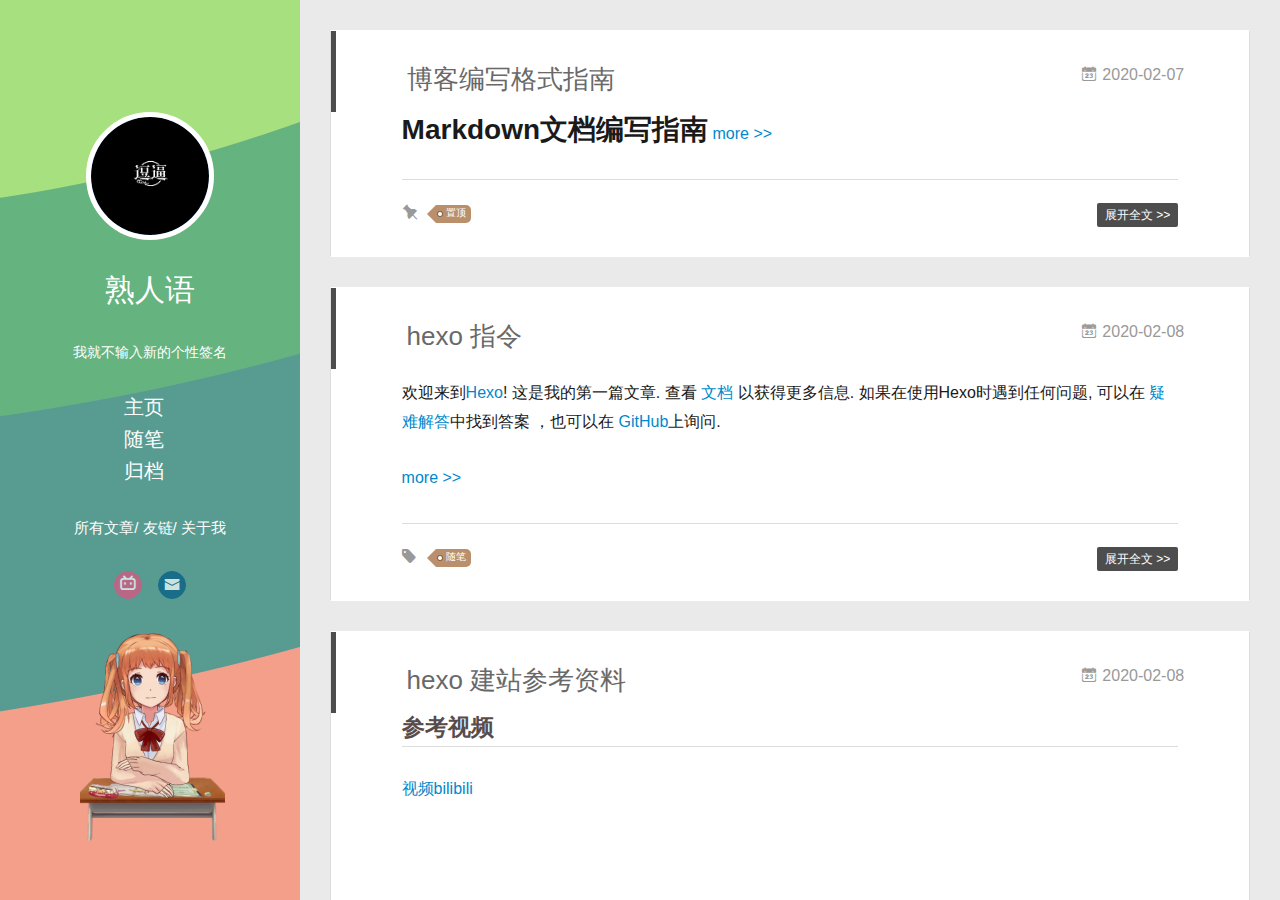
==== commit 2e178783: "Site updated: 2020-02-11 18:44:26" ====
--- a/index.html
+++ b/index.html
@@ -39,7 +39,7 @@
     <canvas id="anm-canvas" class="anm-canvas"></canvas>
     <div class="left-col" q-class="show:isShow">
       
-<div class="overlay" style="background: #4d4d4d"></div>
+<!-- <div class="overlay" style="background: #000000"></div> -->
 <div class="intrude-less">
 	<header id="header" class="inner">
 		<a href="/" class="profilepic">
@@ -102,7 +102,7 @@
     <div class="mid-col" q-class="show:isShow,hide:isShow|isFalse">
       
 <nav id="mobile-nav">
-  	<div class="overlay js-overlay" style="background: #4d4d4d"></div>
+  	<div class="overlay js-overlay" style="background: #000000"></div>
 	<div class="btnctn js-mobile-btnctn">
   		<div class="slider-trigger list" q-on="click: openSlider(e)"><i class="icon icon-sort"></i></div>
 	</div>
--- a/main.0cf68a.css
+++ b/main.0cf68a.css
@@ -1 +1,3930 @@
-.clearfix:after,.clearfix:before{content:"";display:table}.clearfix:after{clear:both}.left-col.show{box-shadow:0 0 6px 0 rgba(0,0,0,.75)}.mid-col,.mid-col.show .article,.tools-col,.tools-col .tools-section .search-tag.tagcloud .article-tag-list,.tools-col .tools-section .search-ul .search-tag span:hover,.tools-col .tools-section .search-ul .search-time span:hover,.tools-col .tools-section .search-ul .search-title:hover,.tools-col .tools-section .search-wrap .icon{transition:all .2s ease-in;-ms-transition:all .2s ease-in}@-webkit-keyframes leftIn{0%,60%,75%,90%,to{-webkit-animation-timing-function:cubic-bezier(.215,.61,.355,1);animation-timing-function:cubic-bezier(.215,.61,.355,1)}0%{-webkit-transform:translateZ(0);transform:translateZ(0)}60%{-webkit-transform:translate3d(358px,0,0);transform:translate3d(358px,0,0)}75%{-webkit-transform:translate3d(323px,0,0);transform:translate3d(323px,0,0)}90%{-webkit-transform:translate3d(338px,0,0);transform:translate3d(338px,0,0)}to{-webkit-transform:translate3d(333px,0,0);transform:translate3d(333px,0,0)}}@keyframes leftIn{0%,60%,75%,90%,to{-webkit-animation-timing-function:cubic-bezier(.215,.61,.355,1);animation-timing-function:cubic-bezier(.215,.61,.355,1)}0%{-webkit-transform:translateZ(0);transform:translateZ(0)}60%{-webkit-transform:translate3d(358px,0,0);transform:translate3d(358px,0,0)}75%{-webkit-transform:translate3d(323px,0,0);transform:translate3d(323px,0,0)}90%{-webkit-transform:translate3d(338px,0,0);transform:translate3d(338px,0,0)}to{-webkit-transform:translate3d(333px,0,0);transform:translate3d(333px,0,0)}}.mid-col.show{-webkit-animation-duration:.8s;animation-duration:.8s;-webkit-animation-fill-mode:both;animation-fill-mode:both;-webkit-animation-name:leftIn;animation-name:leftIn}@-webkit-keyframes leftOut{0%,60%,75%,90%,to{-webkit-animation-timing-function:cubic-bezier(.215,.61,.355,1);animation-timing-function:cubic-bezier(.215,.61,.355,1)}0%{-webkit-transform:translate3d(333px,0,0);transform:translate3d(333px,0,0)}60%{-webkit-transform:translate3d(-25px,0,0);transform:translate3d(-25px,0,0)}75%{-webkit-transform:translate3d(10px,0,0);transform:translate3d(10px,0,0)}90%{-webkit-transform:translate3d(-5px,0,0);transform:translate3d(-5px,0,0)}to{-webkit-transform:translateZ(0);transform:translateZ(0)}}@keyframes leftOut{0%,60%,75%,90%,to{-webkit-animation-timing-function:cubic-bezier(.215,.61,.355,1);animation-timing-function:cubic-bezier(.215,.61,.355,1)}0%{-webkit-transform:translate3d(333px,0,0);transform:translate3d(333px,0,0)}60%{-webkit-transform:translate3d(-25px,0,0);transform:translate3d(-25px,0,0)}75%{-webkit-transform:translate3d(10px,0,0);transform:translate3d(10px,0,0)}90%{-webkit-transform:translate3d(-5px,0,0);transform:translate3d(-5px,0,0)}to{-webkit-transform:translateZ(0);transform:translateZ(0)}}.mid-col.hide{-webkit-animation-duration:.8s;animation-duration:.8s;-webkit-animation-name:leftOut;animation-name:leftOut}@-webkit-keyframes smallLeftIn{0%,60%,75%,90%,to{-webkit-animation-timing-function:cubic-bezier(.215,.61,.355,1);animation-timing-function:cubic-bezier(.215,.61,.355,1)}0%{-webkit-transform:translateZ(0);transform:translateZ(0)}60%{-webkit-transform:translate3d(325px,0,0);transform:translate3d(325px,0,0)}75%{-webkit-transform:translate3d(290px,0,0);transform:translate3d(290px,0,0)}90%{-webkit-transform:translate3d(305px,0,0);transform:translate3d(305px,0,0)}to{-webkit-transform:translate3d(300px,0,0);transform:translate3d(300px,0,0)}}@keyframes smallLeftIn{0%,60%,75%,90%,to{-webkit-animation-timing-function:cubic-bezier(.215,.61,.355,1);animation-timing-function:cubic-bezier(.215,.61,.355,1)}0%{-webkit-transform:translateZ(0);transform:translateZ(0)}60%{-webkit-transform:translate3d(325px,0,0);transform:translate3d(325px,0,0)}75%{-webkit-transform:translate3d(290px,0,0);transform:translate3d(290px,0,0)}90%{-webkit-transform:translate3d(305px,0,0);transform:translate3d(305px,0,0)}to{-webkit-transform:translate3d(300px,0,0);transform:translate3d(300px,0,0)}}.tools-col.show{-webkit-animation-duration:.8s;animation-duration:.8s;-webkit-animation-fill-mode:both;animation-fill-mode:both;-webkit-animation-name:smallLeftIn;animation-name:smallLeftIn}@-webkit-keyframes smallleftOut{0%,60%,75%,90%,to{-webkit-animation-timing-function:cubic-bezier(.215,.61,.355,1);animation-timing-function:cubic-bezier(.215,.61,.355,1)}0%{-webkit-transform:translate3d(333px,0,0);transform:translate3d(333px,0,0)}60%{-webkit-transform:translate3d(-25px,0,0);transform:translate3d(-25px,0,0)}75%{-webkit-transform:translate3d(10px,0,0);transform:translate3d(10px,0,0)}90%{-webkit-transform:translate3d(-5px,0,0);transform:translate3d(-5px,0,0)}to{-webkit-transform:translateZ(0);transform:translateZ(0)}}@keyframes smallleftOut{0%,60%,75%,90%,to{-webkit-animation-timing-function:cubic-bezier(.215,.61,.355,1);animation-timing-function:cubic-bezier(.215,.61,.355,1)}0%{-webkit-transform:translate3d(333px,0,0);transform:translate3d(333px,0,0)}60%{-webkit-transform:translate3d(-25px,0,0);transform:translate3d(-25px,0,0)}75%{-webkit-transform:translate3d(10px,0,0);transform:translate3d(10px,0,0)}90%{-webkit-transform:translate3d(-5px,0,0);transform:translate3d(-5px,0,0)}to{-webkit-transform:translateZ(0);transform:translateZ(0)}}.tools-col.hide{-webkit-animation-duration:.8s;animation-duration:.8s;-webkit-animation-fill-mode:both;animation-fill-mode:both;-webkit-animation-name:smallleftOut;animation-name:smallleftOut}html{-ms-text-size-adjust:100%;-webkit-text-size-adjust:100%;-webkit-tap-highlight-color:transparent;height:100%}body{margin:0;font-size:14px;font-family:Helvetica Neue,Helvetica,STHeiTi,Arial,sans-serif;line-height:1.5;color:#333;background-color:#fff;min-height:100%}article,aside,details,figcaption,figure,footer,header,hgroup,main,menu,nav,section,summary{display:block}audio,canvas,progress,video{display:inline-block}audio:not([controls]){display:none;height:0}progress{vertical-align:baseline}[hidden],template{display:none}a{background:transparent;text-decoration:none;color:#08c}a:active{outline:0}abbr[title]{border-bottom:1px dotted}b,strong{font-weight:700}dfn{font-style:italic}mark{background:#ff0;color:#000}small{font-size:80%}sub,sup{font-size:75%;line-height:0;position:relative;vertical-align:baseline}sup{top:-.5em}sub{bottom:-.25em}img{border:0;vertical-align:middle;max-width:100%}svg:not(:root){overflow:hidden}pre{overflow:auto;white-space:pre;white-space:pre-wrap;word-wrap:break-word}code,kbd,pre,samp{font-family:monospace,monospace;font-size:1em}button,input,optgroup,select,textarea{color:inherit;font:inherit;margin:0;vertical-align:middle}button,input,select{overflow:visible}button,select{text-transform:none}button,html input[type=button],input[type=reset],input[type=submit]{-webkit-appearance:button;cursor:pointer}[disabled]{cursor:default}button::-moz-focus-inner,input::-moz-focus-inner{border:0;padding:0}input{line-height:normal}input[type=checkbox],input[type=radio]{box-sizing:border-box;padding:0}input[type=number]::-webkit-inner-spin-button,input[type=number]::-webkit-outer-spin-button{height:auto}input[type=search]{-webkit-appearance:textfield;box-sizing:border-box}input[type=search]::-webkit-search-cancel-button,input[type=search]::-webkit-search-decoration{-webkit-appearance:none}fieldset{border:1px solid silver;margin:0 2px;padding:.35em .625em .75em}legend{border:0;padding:0}textarea{overflow:auto;resize:vertical;vertical-align:top}optgroup{font-weight:700}button,input,select,textarea{outline:0}input,textarea{-webkit-user-modify:read-write-plaintext-only}input::-ms-clear,input::-ms-reveal{display:none}input::-moz-placeholder,textarea::-moz-placeholder{color:#999}input:-ms-input-placeholder,textarea:-ms-input-placeholder{color:#999}input::-webkit-input-placeholder,textarea::-webkit-input-placeholder{color:#999}.placeholder{color:#999}table{border-collapse:collapse;border-spacing:0}td,th{padding:0}blockquote,figure,form,h1,h2,h3,h4,h5,h6,p{margin:0}dd,dl,li,ol,ul{margin:0;padding:0}ol,ul{list-style:none outside none}h1,h2,h3{line-height:2;font-weight:400}h1{font-size:18px}h2{font-size:16px}h3{font-size:14px}i{font-style:normal}*{box-sizing:border-box}@font-face{font-family:iconfont;src:url(./fonts/iconfont.b322fa.eot);src:url(./fonts/iconfont.b322fa.eot#iefix) format("embedded-opentype"),url(./fonts/iconfont.8c627f.woff) format("woff"),url(./fonts/iconfont.16acc2.ttf) format("truetype"),url(./fonts/iconfont.45d7ee.svg#iconfont) format("svg")}[class*=" icon-"],[class^=icon-]{font-family:iconfont!important;speak:none;font-size:16px;font-style:normal;font-weight:400;font-variant:normal;text-transform:none;line-height:1;-webkit-font-smoothing:antialiased;-moz-osx-font-smoothing:grayscale}.icon-twitter:before{content:"\E600"}.icon-facebook:before{content:"\E601"}.icon-clock:before{content:"\E602"}.icon-mail:before{content:"\E609"}.icon-link:before{content:"\E6AB"}.icon-search:before{content:"\E65B"}.icon-smile:before{content:"\E64A"}.icon-roundrightfill:before{content:"\E65A"}.icon-list:before{content:"\E682"}.icon-book:before{content:"\E6FE"}.icon-home:before{content:"\E6BB"}.icon-share:before{content:"\E618"}.icon-back:before{content:"\E625"}.icon-qq:before{content:"\E62D"}.icon-weibo:before{content:"\E619"}.icon-segmentfault:before{content:"\E603"}.icon-sort:before{content:"\E700"}.icon-jianshu:before{content:"\E613"}.icon-circle-left:before{content:"\E71F"}.icon-circle-right:before{content:"\E720"}.icon-loading:before{content:"\E614"}.icon-acfun:before{content:"\E604"}.icon-close:before{content:"\E60C"}.icon-tumblr:before{content:"\E6B0"}.icon-calendar:before{content:"\E667"}.icon-rss:before{content:"\E877"}.icon-price-tags:before{content:"\E6F9"}.icon-quo-left:before{content:"\E7F5"}.icon-quo-right:before{content:"\E7F6"}.icon-back1:before{content:"\E64E"}.icon-github:before{content:"\E735"}.icon-film:before{content:"\E7B7"}.icon-weixin:before{content:"\E61F"}.icon-qzone:before{content:"\E680"}.icon-category:before{content:"\E605"}.icon-douban:before{content:"\E64C"}.icon-roundleftfill:before{content:"\E799"}.icon-tuding:before{content:"\E651"}.icon-zhihu:before{content:"\E61B"}.icon-linkedin:before{content:"\E6D4"}.icon-google:before{content:"\E635"}.icon-plane:before{content:"\E62F"}.icon-bilibili:before{content:"\E622"}.icon-psn:before{content:"\E6C7"}body,button,input,select,textarea{color:#1a1a1a;font-family:lucida grande,lucida sans unicode,lucida,helvetica,Hiragino Sans GB,Microsoft YaHei,WenQuanYi Micro Hei,sans-serif;font-size:16px;font-size:1rem;line-height:1.75}body{overflow-y:hidden;background:#eaeaea}#container,body,html{height:100%;overflow-x:hidden;overflow-y:auto}#mobile-nav{display:none}#container{position:relative;min-height:100%}#container .anm-canvas{display:none}#container.show .anm-canvas{display:block;position:fixed}.body-wrap{margin-bottom:80px}.mid-col{position:absolute;right:0;min-height:100%;background:#eaeaea;left:300px;width:auto}.mid-col.show{background:none;opacity:.9}.mid-col.show .article{background:hsla(0,0%,100%,.3)}.left-col{background:#fff;width:300px;position:fixed;opacity:1;transition:all .2s ease-in;height:100%;z-index:999}.left-col .overlay{width:100%;height:180px;position:absolute}.left-col .intrude-less{width:76%;text-align:center;margin:112px auto 0}.left-col #header{width:100%;height:300px;position:relative;border-bottom:1px solid color-border}.left-col #header a{color:#696969}.left-col #header a:hover{color:#b0a0aa}.left-col #header .header-subtitle{text-align:center;color:#999;font-size:14px;line-height:25px;overflow:hidden;text-overflow:ellipsis;display:-webkit-box;-webkit-line-clamp:2;-webkit-box-orient:vertical}.left-col #header .header-menu{font-weight:300;line-height:31px;text-transform:uppercase;float:none;min-height:150px;margin-left:-12px;text-align:center;display:-webkit-box;-webkit-box-orient:horizontal;-webkit-box-pack:center;-webkit-box-align:center}.left-col #header .header-menu li{cursor:default}.left-col #header .header-menu li a{font-size:14px;min-width:300px}.left-col #header .header-smart-menu{font-size:12px;margin-bottom:20px}.left-col #header .header-smart-menu a:after{content:"/"}.left-col #header .header-smart-menu a:last-child:after{content:""}.left-col #header .profilepic{display:block;border:5px solid #fff;border-radius:300px;width:128px;height:128px;margin:0 auto;position:relative;overflow:hidden;background:#88acdb;-webkit-transition:all .2s ease-in;display:-webkit-box;-webkit-box-orient:horizontal;-webkit-box-pack:center;-webkit-box-align:center;text-align:center}.left-col #header .profilepic img{border-radius:300px;opacity:1;-webkit-transition:all .2s ease-in}.left-col #header .profilepic img.show{width:100%;height:100%;opacity:1}.left-col #header .header-author{text-align:center;margin:.67em 0;font-family:Roboto,serif;font-size:30px;transition:.3s}::-webkit-scrollbar{width:10px;height:10px}::-webkit-scrollbar-button{width:0;height:0}::-webkit-scrollbar-button:end:decrement,::-webkit-scrollbar-button:start:increment{display:none}::-webkit-scrollbar-corner{display:block}::-webkit-scrollbar-thumb{border-radius:8px;background-color:rgba(0,0,0,.2)}::-webkit-scrollbar-thumb:hover{border-radius:8px;background-color:rgba(0,0,0,.5)}::-webkit-scrollbar-thumb,::-webkit-scrollbar-track{border-right:1px solid transparent;border-left:1px solid transparent}::-webkit-scrollbar-track:hover{background-color:rgba(0,0,0,.15)}::-webkit-scrollbar-button:start{width:10px;height:10px;background:url(./img/scrollbar_arrow.png) no-repeat 0 0}::-webkit-scrollbar-button:start:hover{background:url(./img/scrollbar_arrow.png) no-repeat -15px 0}::-webkit-scrollbar-button:start:active{background:url(./img/scrollbar_arrow.png) no-repeat -30px 0}::-webkit-scrollbar-button:end{width:10px;height:10px;background:url(./img/scrollbar_arrow.png) no-repeat 0 -18px}::-webkit-scrollbar-button:end:hover{background:url(./img/scrollbar_arrow.png) no-repeat -15px -18px}::-webkit-scrollbar-button:end:active{background:url(./img/scrollbar_arrow.png) no-repeat -30px -18px}.article-entry .highlight,.article-entry pre{background:#272822;margin:10px 0;padding:10px;overflow:auto;color:#fff;font-size:.9em;line-height:22.400000000000002px}.article-entry .gist .gist-file .gist-data .line-numbers,.article-entry .highlight .gutter pre,.article-entry .highlight .gutter pre .line{color:#666}.article-entry code,.article-entry pre{font-family:Source Code Pro,Consolas,Monaco,Menlo,monospace}.article-entry code{background:#eee;padding:0 .3em;border:none}.article-entry pre code{background:none;text-shadow:none;padding:0;color:#fff}.article-entry .highlight{border-radius:4px}.article-entry .highlight pre{border:none;margin:0;padding:0}.article-entry .highlight table{margin:0;width:auto}.article-entry .highlight td{border:none;padding:0}.article-entry .highlight figcaption{color:highlight-comment;line-height:1em;margin-bottom:1em}.article-entry .highlight figcaption:after,.article-entry .highlight figcaption:before{content:"";display:table}.article-entry .highlight figcaption:after{clear:both}.article-entry .highlight figcaption a{float:right}.article-entry .highlight .gutter pre{text-align:right;padding-right:20px}.article-entry .highlight .gutter pre .line{text-shadow:none}.article-entry .highlight .line{color:#fff;min-height:19px}.article-entry .gist{margin:0 -20px;border-style:solid;border-color:#ddd;border-width:1px 0;background:#272822;padding:15px 20px 15px 0}.article-entry .gist .gist-file{border:none;font-family:Source Code Pro,Consolas,Monaco,Menlo,monospace;margin:0}.article-entry .gist .gist-file .gist-data{background:none;border:none}.article-entry .gist .gist-file .gist-data .line-numbers{background:none;border:none;padding:0 20px 0 0}.article-entry .gist .gist-file .gist-data .line-data{padding:0!important}.article-entry .gist .gist-file .highlight{margin:0;padding:0;border:none}.article-entry .gist .gist-file .gist-meta{background:#272822;color:highlight-comment;font:.85em Helvetica Neue,Helvetica,Arial,sans-serif;text-shadow:0 0;padding:0;margin-top:1em;margin-left:20px}.article-entry .gist .gist-file .gist-meta a{color:#258fb8;font-weight:400}.article-entry .gist .gist-file .gist-meta a:hover{text-decoration:underline}pre .comment{color:#75715e}pre .class .params,pre .function .keyword,pre .keyword{color:#66d9ef}pre .css .value,pre .doctype,pre .function,pre .params,pre .tag{color:#fff}pre .at_rule,pre .at_rule .keyword,pre .css~* .tag,pre .preprocessor,pre .preprocessor .keyword,pre .title{color:#f92672}pre .attribute,pre .built_in,pre .class,pre .css~* .class,pre .function .title{color:#a6e22e}pre .string,pre .value{color:#e6db74}pre .number{color:#7163d7}pre .css~* .id,pre .id{color:#fd971f}#header .tagcloud a{color:#fff}.tagcloud a{display:inline-block;text-decoration:none;font-weight:400;font-size:10px;color:#fff;height:18px;line-height:18px;float:left;padding:0 5px 0 10px;position:relative;border-radius:0 5px 5px 0;margin:5px 9px 5px 8px;font-family:Menlo,Monaco,Andale Mono,lucida console,Courier New,monospace}.tagcloud a:hover{opacity:.8}.tagcloud a:before{content:" ";width:0;height:0;position:absolute;top:0;left:-18px;border:9px solid transparent}.tagcloud a:after{content:" ";width:4px;height:4px;background-color:#fff;border-radius:4px;box-shadow:0 0 0 1px rgba(0,0,0,.3);position:absolute;top:7px;left:2px}.tagcloud a.color1{background:#ff945c}.tagcloud a.color1:before{border-right-color:#ff945c}.tagcloud a.color2{background:#cc8167}.tagcloud a.color2:before{border-right-color:#cc8167}.tagcloud a.color3{background:#ba8f6c}.tagcloud a.color3:before{border-right-color:#ba8f6c}.tagcloud a.color4{background:#94635c}.tagcloud a.color4:before{border-right-color:#94635c}.tagcloud a.color5{background:#7b5d5f}.tagcloud a.color5:before{border-right-color:#7b5d5f}.article-tag-list .article-tag-list-item{float:left}.article-pop-out .icon-tuding{color:#999;float:left;margin-right:10px;margin-top:6px}.article-category,.article-category .article-tag-list,.article-tag,.article-tag .article-tag-list{float:left}.article-category .icon,.article-tag .icon{color:#999;float:left;margin-right:10px;margin-top:6px}.article-pop-out{float:left}.archive-article-date{color:#999;margin-right:7.6923%;float:right}.archive-article-date .icon{margin:5px 5px 5px 0}.glass{background-color:rgba(54,70,93,.9);z-index:998;transition:opacity .15s;width:100%;height:100%;display:none}.glass,.tagcloud-ctn{left:0;opacity:1;bottom:0;position:fixed;right:0;top:0}.tagcloud-ctn{z-index:90120;background-size:100% 100%}.tagcloud-ctn .tagcloud-global{position:fixed;top:50%;left:50%;margin-top:-115px;margin-left:-315px;width:630px}.tagcloud-ctn .tagcloud-global a{width:80px;height:80px;border-radius:50%;background:#f2992e;color:#fff;display:block;float:left;line-height:80px;text-align:center}.tagcloud-ctn .tagcloud-global .tab-post-types .tab-post-type:first-child .post-type-icon{background:#f2992e}.tagcloud-ctn .tagcloud-global .tab-post-types .tab-post-type:nth-child(2) .post-type-icon{background:#56bc8a}.tagcloud-ctn .tagcloud-global .tab-post-types .tab-post-type:nth-child(3) .post-type-icon{background:#4aa8d8}.tagcloud-ctn .tagcloud-global .tab-post-types .tab-post-type:nth-child(4) .post-type-icon{background:#a77dc2}.tagcloud-ctn .tagcloud-global .tab-post-types .tab-post-type:nth-child(5) .post-type-icon{background:#dd765d}#header .header-nav{width:100%;position:absolute;transition:-webkit-transform .3s ease-in;transition:transform .3s ease-in;transition:transform .3s ease-in,-webkit-transform .3s ease-in}#header .header-nav .social{margin-top:10px;text-align:center;display:-webkit-box;display:-ms-flexbox;display:flex;-ms-flex-wrap:wrap;flex-wrap:wrap;-webkit-box-pack:center;-ms-flex-pack:center;justify-content:center}#header .header-nav .social a{border-radius:50%;display:-moz-inline-stack;display:inline-block;vertical-align:middle;*vertical-align:auto;zoom:1;*display:inline;margin:0 8px 15px;transition:.3s;text-align:center;color:#fff;opacity:.7;width:28px;height:28px;line-height:26px}#header .header-nav .social a:hover{opacity:1}#header .header-nav .social a.weibo{background:#aaf;border:1px solid #aaf}#header .header-nav .social a.weibo:hover{border:1px solid #aaf}#header .header-nav .social a.segmentfault{background:#009a61;border:1px solid #009a61}#header .header-nav .social a.segmentfault:hover{border:1px solid #009a61}#header .header-nav .social a.rss{background:#ef7522;border:1px solid #ef7522}#header .header-nav .social a.rss:hover{border:1px solid #cf5d0f}#header .header-nav .social a.github{background:#afb6ca;border:1px solid #afb6ca}#header .header-nav .social a.github:hover{border:1px solid #909ab6}#header .header-nav .social a.facebook{background:#3b5998;border:1px solid #3b5998}#header .header-nav .social a.facebook:hover{border:1px solid #2d4373}#header .header-nav .social a.google{background:#c83d20;border:1px solid #c83d20}#header .header-nav .social a.google:hover{border:1px solid #9c3019}#header .header-nav .social a.twitter{background:#55cff8;border:1px solid #55cff8}#header .header-nav .social a.twitter:hover{border:1px solid #24c1f6}#header .header-nav .social a.linkedin{background:#005a87;border:1px solid #005a87}#header .header-nav .social a.linkedin:hover{border:1px solid #006b98}#header .header-nav .social a.acfun{background:#fd4c5d;border:1px solid #fd4c5d}#header .header-nav .social a.acfun:hover{border:1px solid #fd4c5d}#header .header-nav .social a.bilibili{background:#e15280;border:1px solid #e15280}#header .header-nav .social a.bilibili:hover{border:1px solid #e15280}#header .header-nav .social a.zhihu{background:#0078d8;border:1px solid #0078d8}#header .header-nav .social a.zhihu:hover{border:1px solid #0078d8}#header .header-nav .social a.douban{background:#06c611;border:1px solid #06c611}#header .header-nav .social a.douban:hover{border:1px solid #06c611}#header .header-nav .social a.mail{background:#005a87;border:1px solid #005a87}#header .header-nav .social a.mail:hover{border:1px solid #006b98}#header .header-nav .social a.jianshu{background:#ff5722;border:1px solid #ff5722}#header .header-nav .social a.jianshu:hover{border:1px solid #ff5722}#header .header-nav .social a.weixin{background:#4caf50;border:1px solid #4caf50}#header .header-nav .social a.weixin:hover{border:1px solid #4caf50}#header .header-nav .social a.qq{background:#34baad;border:1px solid #34baad}#header .header-nav .social a.qq:hover{border:1px solid #34baad}#header .header-nav .social a.psn{background:#086ef6;border:1px solid #086ef6}#header .header-nav .social a.psn:hover{border:1px solid #086ef6}#page-nav{text-align:center;margin-top:30px}#page-nav .page-number{width:20px;height:25px;background:#4d4d4d;display:inline-block;color:#fff;line-height:25px;font-size:12px;margin:0 5px 30px;border-radius:2px}#page-nav .page-number:hover{background:#5e5e5e}#page-nav .current{background:#88acdb;cursor:default}#page-nav .current:hover{background:#88acdb}#page-nav .extend{color:#4d4d4d;margin:0 27px;opacity:1}#page-nav .extend:hover{color:#5e5e5e}#page-nav:hover .extend{opacity:1}.archives-wrap{position:relative;margin:0 30px;padding-right:60px;border-bottom:1px solid #eee;background:#fff}.archives-wrap:first-child{margin-top:30px}.archives-wrap:last-child{margin-bottom:80px}.archives-wrap .archive-year-wrap{line-height:35px;width:200px;position:absolute;padding-top:15px;font-size:1.8em;z-index:1}.archives-wrap .archive-year-wrap a{color:#666;font-weight:700;padding-left:48px}.archives{position:relative}.archives .article-info{border:none}.archives .archive-article{margin-left:200px;padding:20px 0;border-bottom:1px solid #eee;border-top:1px solid #fff;position:relative}.archives .archive-article:first-child{border-top:none}.archives .archive-article:last-child{border-bottom:none}.archives .archive-article-title{font-size:16px;color:#333;transition:color .3s}.archives .archive-article-title:hover{color:#657b83}.archives .archive-article-title span{display:block;color:#a8a8a8;font-size:12px;line-height:14px;height:7px;padding-left:2px}.archives .archive-article-title span:before{display:inline-block;content:"\201C";font-family:serif;font-size:30px;float:left;margin:4px 4px 0 -12px;color:#c8c8c8}.archive-article-inner .icon-clock{margin-right:5px}.archive-article-inner .archive-article-header{position:relative;min-height:36px}.archive-article-inner .article-meta{position:relative;float:right;margin-top:-10px;color:#555;background:none;text-align:right;width:auto}.archive-article-inner .article-meta .article-date time{color:#aaa}.archive-article-inner .article-meta .archive-article-date,.archive-article-inner .article-meta .article-tag-list{margin-right:30px;display:-moz-inline-stack;display:inline-block;vertical-align:middle;zoom:1;color:#666;font-size:14px}.archive-article-inner .article-meta .archive-article-date{cursor:default;font-size:12px;margin-bottom:5px;margin-top:-10px;margin-right:0}.archive-article-inner .article-meta .article-category:before{float:left;margin-top:1px;left:15px}.archive-article-inner .article-meta .article-category .article-category-link{width:auto;max-width:83px;padding-left:10px}.archive-article-inner .article-meta .article-tag-list{margin-top:0}.archive-article-inner .article-meta .article-tag-list:before{left:15px}.archive-article-inner .article-meta .article-tag-list .article-tag-list-item{display:inline-block;width:auto;max-width:83px;padding-left:8px;font-size:12px}.tools-col{width:300px;height:100%;position:fixed;left:0;top:0;z-index:0;padding:0;opacity:0;-webkit-overflow-scrolling:touch;overflow-scrolling:touch}.tools-col.show{opacity:1}.tools-col.hide{z-index:0}.tools-col .tools-nav{display:none}.tools-col .tools-section,.tools-col .tools-wrap{height:100%;color:#e5e5e5;width:360px;overflow:hidden;overflow-y:auto}.tools-col .tools-section ::-webkit-scrollbar,.tools-col .tools-wrap ::-webkit-scrollbar{display:none}.tools-col .tools-section .search-wrap{width:310px;margin:20px 20px 10px;position:relative}.tools-col .tools-section .search-wrap .search-ipt{width:310px;color:#fff;background:none;border:none;border-bottom:2px solid #fff;font-family:Roboto,serif}.tools-col .tools-section .search-wrap .icon{position:absolute;right:0;top:7px;color:#fff;cursor:pointer}.tools-col .tools-section .search-wrap .icon:hover{-webkit-transform:scale(1.2);transform:scale(1.2)}.tools-col .tools-section .search-wrap ::-webkit-input-placeholder{color:#ededed}.tools-col .tools-section .search-tag.tagcloud{text-align:center;position:relative}.tools-col .tools-section .search-tag.tagcloud .search-tag-wording{font-size:12px;float:right;margin:4px 75px 0 0}.tools-col .tools-section .search-tag.tagcloud .search-switch{width:40px;height:25px;display:block}.tools-col .tools-section .search-tag.tagcloud .search-switch input{width:40px;height:14px;position:absolute;top:0;right:30px;z-index:2;border:0;background:0 0;-webkit-appearance:none;outline:0}.tools-col .tools-section .search-tag.tagcloud .search-switch input:before{content:"";width:40px;height:14px;border:1px solid #bdcabc;background-color:#fdfdfd;border-radius:20px;cursor:pointer;display:inline-block;position:relative;vertical-align:middle;box-sizing:content-box;box-shadow:inset 0 0 0 0 #dfdfdf;transition:border .4s,box-shadow .4s;background-clip:content-box}.tools-col .tools-section .search-tag.tagcloud .search-switch input:checked:before{border-color:#64bd63;box-shadow:inset 0 0 0 .16rem #64bd63;background-color:#64bd63;transition:border .4s,box-shadow .4s,background-color 1.2s}.tools-col .tools-section .search-tag.tagcloud .search-switch input:checked:after{left:27px;background:#fff}.tools-col .tools-section .search-tag.tagcloud .search-switch input:after{content:"";width:14px;height:14px;position:absolute;top:16px;left:2px;-webkit-transform:translateY(-50%);border-radius:100%;background-color:#91c0f1;box-shadow:0 1px 1px rgba(0,0,0,.4);transition:left .2s;cursor:pointer}.tools-col .tools-section .search-tag.tagcloud .article-tag-list{display:none;margin:15px 10px 0;padding:10px;background:hsla(0,0%,100%,.2)}.tools-col .tools-section .search-tag.tagcloud .article-tag-list.show{display:block}.tools-col .tools-section .search-tag.tagcloud .a{float:none}.tools-col .tools-section .search-ul{margin-top:10px;color:rgba(77,77,77,.75);-webkit-overflow-scrolling:touch;overflow-scrolling:touch;overflow-y:auto}.tools-col .tools-section .search-ul .search-li{padding:10px 20px;border-bottom:1px dotted #dcdcdc}.tools-col .tools-section .search-ul .search-li:hover{background:hsla(0,0%,100%,.2)}.tools-col .tools-section .search-ul .search-title{overflow:hidden;white-space:nowrap;text-overflow:ellipsis;display:block;color:#fffff8;text-shadow:1px 1px rgba(77,77,77,.25)}.tools-col .tools-section .search-ul .search-title .icon{margin-right:10px;color:#fffdd8}.tools-col .tools-section .search-ul .search-title:hover{color:#fff}.tools-col .tools-section .search-ul .search-tag,.tools-col .tools-section .search-ul .search-time{font-size:12px;color:#fffdd8;margin-right:10px}.tools-col .tools-section .search-ul .search-tag .icon,.tools-col .tools-section .search-ul .search-time .icon{margin-right:0}.tools-col .tools-section .search-ul .search-tag span,.tools-col .tools-section .search-ul .search-time span{cursor:pointer}.tools-col .tools-section .search-ul .search-tag span:hover,.tools-col .tools-section .search-ul .search-time span:hover{color:#fff}.tools-col .tools-section .search-ul .search-time{float:left}.tools-col .tools-section .search-ul .search-tag span{margin-right:5px}.tools-col .tools-section-friends{padding-top:30px}.tools-col .aboutme-wrap{display:-webkit-box;display:-ms-flexbox;display:flex;-webkit-box-align:center;-ms-flex-align:center;align-items:center;-webkit-box-pack:center;-ms-flex-pack:center;justify-content:center;width:100%;height:100%;color:#fffdd8;text-shadow:1px 1px rgba(77,77,77,.45)}.body-wrap>article{position:relative}@-webkit-keyframes cd-bounce-1{0%{opacity:0;-webkit-transform:scale(1)}60%{opacity:1;-webkit-transform:scale(1.01)}to{-webkit-transform:scale(1)}}@keyframes cd-bounce-1{0%{opacity:0;-webkit-transform:scale(1);transform:scale(1)}60%{opacity:1;-webkit-transform:scale(1.01);transform:scale(1.01)}to{-webkit-transform:scale(1);transform:scale(1)}}.article{margin:30px;position:relative;border:1px solid #ddd;border-top:1px solid #fff;border-bottom:1px solid #fff;background:#fff;transition:all .2s ease-in}.article img{max-width:100%}.article-inner h1.article-title,.article-title{color:#696969;margin-left:0;font-weight:300;line-height:35px;margin-bottom:20px;font-size:26px;transition:color .3s}.article-header{border-left:5px solid #4d4d4d;padding:30px 0 15px 25px;padding-left:7.6923%}.article-meta{width:150px;font-size:14;text-align:right;position:absolute;right:0;top:23px;text-align:center;z-index:1}.article-meta time{color:#aaa}.article-meta time .icon-clock{margin-right:8px;font-size:16px}.article-more-link{margin-top:0;text-align:left;float:right}.article-more-link a{background:#4d4d4d;color:#fff;font-size:12px;padding:5px 8px;line-height:16px;border-radius:2px;transition:background .3s}.article-more-link a:hover{background:#3c3c3c}.article-more-link a.hidden{visibility:hidden}.article-info.info-on-right{margin:10px 0 0;float:right}.article-info-index.article-info{padding-top:20px;margin:30px 7.6923% 0;min-height:72px;border-top:1px solid #ddd}.article-info-post.article-info{padding:0;border:none;margin:-30px 0 20px 7.6923%}.article-inner p{margin:0 0 1.75em}.article-inner{border-color:#d1d1d1}.article-inner h1{font-size:28px;font-size:1.75rem;line-height:1.25;margin-top:2em;margin-bottom:1em}.article-inner h2{font-size:23px;font-size:1.4375rem;line-height:1.2173913043;margin-top:2.4347826087em;margin-bottom:1.2173913043em}.article-inner h3{font-size:19px;font-size:1.1875rem;line-height:1.1052631579;margin-top:2.9473684211em;margin-bottom:1.4736842105em}.article-inner h4,.article-inner h5,.article-inner h6{font-size:16px;font-size:1rem;line-height:1.3125;margin-top:3.5em;margin-bottom:1.75em}.article-inner h4{letter-spacing:.140625em;text-transform:uppercase}.article-inner h6{font-style:italic}.article-inner h1,.article-inner h2,.article-inner h3,.article-inner h4,.article-inner h5,.article-inner h6{font-weight:900}.article-inner h1:first-child,.article-inner h2:first-child,.article-inner h3:first-child,.article-inner h4:first-child,.article-inner h5:first-child,.article-inner h6:first-child{margin-top:0}.article-inner h1:first-child{margin-bottom:10px;display:inline}.article-entry{line-height:1.8em;padding-right:7.6923%;padding-left:7.6923%}.article-entry p{margin-top:10px}.article-entry li code,.article-entry p code{padding:1px 3px;margin:0 3px;background:#ddd;border:1px solid #ccc;font-family:Menlo,Monaco,Andale Mono,lucida console,Courier New,monospace;word-wrap:break-word;font-size:14px}.article-entry blockquote{background:#ddd;border-left:5px solid #ccc;padding:15px 20px;margin-top:10px;border-left:5px solid #657b83;background:#f6f6f6}.article-entry blockquote p{margin-top:0;margin-bottom:0}.article-entry em{font-style:italic}.article-entry ul li:before{content:"";width:6px;height:6px;border:1px solid #999;border-radius:10px;background:#aaa;display:inline-block;margin-right:10px;float:left;margin-top:10px}.article-entry ol{counter-reset:item}.article-entry ol li:before{counter-increment:item;content:counter(item) ".";margin-right:10px}.article-entry ol,.article-entry ul{font-size:14px;margin:10px 0}.article-entry li ol,.article-entry li ul{margin-left:30px}.article-entry li ol li:before,.article-entry li ul li:before{content:"";background:#dedede}.article-entry h1{margin-top:30px}.article-entry h2,.article-entry h3,.article-entry h4,.article-entry h5,.article-entry h6{margin-top:20px;font-weight:700;color:#574c4c;padding-bottom:5px;border-bottom:1px solid #ddd}.article-entry video{max-width:100%}.article-entry strong{font-weight:700}.article-entry .caption{display:block;font-size:.8em;color:#aaa}.article-entry hr{height:0;margin-top:20px;margin-bottom:20px;border-left:0;border-right:0;border-top:1px solid #ddd;border-bottom:1px solid #fff}.article-entry pre{line-height:1.5;margin-top:10px;padding:5px 15px;overflow-x:auto;color:#657b83;border:1px solid #ccc;text-shadow:0 1px #444;font-family:Menlo,Monaco,Andale Mono,lucida console,Courier New,monospace}.article-entry pre code{font-size:14px}.article-entry table{width:100%;border:1px solid #dedede;margin:15px 0;border-collapse:collapse}.article-entry table td,.article-entry table tr{height:35px}.article-entry table thead tr{background:#f8f8f8}.article-entry table tbody tr:hover{background:#efefef}.article-entry table td,.article-entry table th{border:1px solid #dedede;padding:0 10px}.article-entry figure table{border:none;width:auto;margin:0}.article-entry figure table tbody tr:hover{background:none}#article-nav{margin:0 0 20px;padding:0 32px 10px;min-height:30px}#article-nav .article-nav-link-wrap{font-size:14px}#article-nav .article-nav-link-wrap .article-nav-title{display:inline-block;font-size:16px;transition:color .3s}#article-nav .article-nav-link-wrap:hover .article-nav-title,#article-nav .article-nav-link-wrap:hover i{color:#4d4d4d}#article-nav #article-nav-older{float:right}#disqus_thread,#gitment-ctn,#SOHUCS,.cloud-tie-wrapper,.duoshuo{padding:0 30px!important;min-height:20px}#SOHUCS #SOHU_MAIN .module-cmt-list .block-cont-gw{border-bottom:1px dashed #c8c8c8!important}.share-wrap{min-height:20px}.share-btn{float:right;position:relative}.share-icons{display:-webkit-box;display:-ms-flexbox;display:flex;-webkit-box-pack:center;-ms-flex-pack:center;justify-content:center;-webkit-box-align:center;-ms-flex-align:center;align-items:center;-ms-flex-wrap:wrap;flex-wrap:wrap}.share-icons a{border:1px solid #fff;border-radius:50%;display:-moz-inline-stack;display:inline-block;vertical-align:middle;zoom:1;margin:10px;transition:.3s;text-align:center;color:#fff;opacity:.7;width:28px;height:28px;line-height:26px;text-shadow:1px 1px 1px #509eb7}.share-icons a:active{color:#fff}.share-icons a:hover{-webkit-transform:scale(1.2);transform:scale(1.2)}.share-icons a.share-outer{border:none;color:#fff;background:#4d4d4d;text-shadow:none}.page-modal{position:fixed;top:24%;left:50%;z-index:1001;padding:20px;text-align:center;color:#727272;background:#fff;border-radius:4px;box-shadow:0 2px 5px 0 rgba(0,0,0,.16),0 2px 10px 0 rgba(0,0,0,.12);opacity:0;-webkit-transform:translate(-50%,-200%);transform:translate(-50%,-200%)}.page-modal p{margin-bottom:10px}.page-modal.ready{visibility:hidden;display:block;-webkit-transform:translate(-50%,-100%);transform:translate(-50%,-100%);transition:.3s}.page-modal.in{visibility:visible;opacity:1;-webkit-transform:translate(-50%);transform:translate(-50%)}.page-modal .close{position:absolute;right:15px;top:15px;color:rgba(0,0,0,.2);font-size:16px;line-height:20px}.page-modal .close:active,.page-modal .close:hover{color:rgba(0,0,0,.4)}.mask{visibility:hidden;position:fixed;top:0;left:0;bottom:0;z-index:1000;width:100%;height:100%;background:#000;opacity:0;filter:alpha(opacity=0);pointer-events:none;transition:.3s ease-in-out}.mask.in{visibility:visible;pointer-events:auto;opacity:.3}.page-reward{margin:60px 0;text-align:center}.page-reward .page-reward-btn{position:relative;display:inline-block;width:56px;height:56px;line-height:56px;font-size:20px;color:#fff;background:#f44336;border-radius:50%;box-shadow:0 2px 5px 0 rgba(0,0,0,.16),0 2px 10px 0 rgba(0,0,0,.12);transition:.4s ease-in-out}.page-reward .page-reward-btn:active,.page-reward .page-reward-btn:hover{box-shadow:0 6px 12px rgba(0,0,0,.2),0 4px 15px rgba(0,0,0,.2)}.page-reward .page-reward-btn .tooltip-item{display:block;width:56px;height:56px}.page-reward .reward-box{display:-webkit-box;display:-ms-flexbox;display:flex;-ms-flex-pack:distribute;justify-content:space-around}.page-reward .reward-p{color:#fff;font-weight:700;text-shadow:1px 1px 1px #45b9e0}.page-reward .reward-p .icon{margin:0 10px;color:#ddd}.page-reward .reward-type{font-size:16px;display:block;color:#4d4d4d;margin:20px 0 0}.page-reward .reward-img{width:130px;height:130px;border:6px solid #fff;border-radius:3px}.wrap-side-operation{position:fixed;right:40px;bottom:50px;z-index:999;font-size:14px}.wrap-side-operation .icon-plane{color:#fff;text-shadow:1px 1px 1px #509eb7;opacity:.7;font-size:52px;line-height:40px;width:40px;text-align:center;display:block}.mod-side-operation{width:40px;text-align:center}.jump-container:hover .icon-back{background:rgba(36,193,246,.9)}.jump-container,.toc-container{position:relative;cursor:pointer;width:40px;height:40px;opacity:.8}.jump-plan-container{position:absolute;top:-11px;left:-4px;width:50px;height:61px;overflow:hidden}.jump-plan-container .jump-plane{display:block;position:absolute;width:42px;height:66px;-webkit-transform:translateY(68px);transform:translateY(68px);left:-2px}.mod-side-operation__jump-to-top .icon-back{transition:.3s;color:#fff;background:#ccc;-webkit-transform:rotate(90deg);transform:rotate(90deg);font-size:32px;line-height:40px;width:40px;text-align:center;display:block}.mod-side-operation__jump-to-top .icon-back:hover{background:#24c1f6;color:#24c1f6}.toc-container.tooltip-left{background:#ccc;margin-top:10px;transition:.3s}.toc-container.tooltip-left:hover{background:rgba(36,193,246,.9)}.toc-container.tooltip-left .icon-font{font-size:22px;line-height:40px;color:#fff}.toc-container.tooltip-left .tooltip{width:40px;height:40px;top:0;left:0}.toc-container.tooltip-left .tooltip-east .tooltip-content{min-height:100px;text-align:left;padding:5px 0 5px 20px;right:4.7em;min-width:200px;width:auto;font-size:14px;text-shadow:1px 1px 1px #398199;bottom:-10px;-webkit-transform-origin:100% 100%;transform-origin:100% 100%;-webkit-transform:translate3d(0,-10px,0) rotate3d(1,1,1,-30deg);transform:translate3d(0,-10px,0) rotate3d(1,1,1,-30deg)}.toc-container.tooltip-left .tooltip-east .tooltip-content a{color:#fff}.toc-container.tooltip-left .tooltip-east .tooltip-content:after{top:auto;bottom:23px}.toc-container.tooltip-left .tooltip-east .tooltip-content .toc-article{max-height:500px;overflow-x:hidden;overflow-y:auto}.toc-container.tooltip-left .tooltip-east .tooltip-content .toc-article li ol,.toc-container.tooltip-left .tooltip-east .tooltip-content .toc-article li ul{margin-left:30px}.toc-container.tooltip-left .tooltip-east .tooltip-content .toc-article li{white-space:nowrap}.toc-container.tooltip-left .tooltip:hover .tooltip-content{bottom:-10px;-webkit-transform:translate(0);transform:translate(0)}.tooltip-left .tooltip{position:absolute;z-index:999;cursor:pointer;width:28px;height:28px;top:-10px;right:10px}.tooltip-left .tooltip:hover a.share-outer{background:#24c1f6}@-webkit-keyframes pulse{0%{-webkit-transform:scale3d(.5,.5,1)}to{-webkit-transform:scaleX(1)}}@keyframes pulse{0%{-webkit-transform:scale3d(.5,.5,1);transform:scale3d(.5,.5,1)}to{-webkit-transform:scaleX(1);transform:scaleX(1)}}.tooltip-left .tooltip-content{position:absolute;background:rgba(36,193,246,.9);z-index:9999;width:200px;bottom:50%;margin-bottom:-10px;border-radius:20px;font-size:1.1em;text-align:center;color:#fff;opacity:0;cursor:default;pointer-events:none;-webkit-font-smoothing:antialiased;transition:opacity .3s,-webkit-transform .3s;transition:opacity .3s,transform .3s;transition:opacity .3s,transform .3s,-webkit-transform .3s}.tooltip-left .tooltip-west .tooltip-content{left:3.5em;-webkit-transform-origin:-2em 50%;transform-origin:-2em 50%;-webkit-transform:translate3d(0,50%,0) rotate3d(1,1,1,30deg);transform:translate3d(0,50%,0) rotate3d(1,1,1,30deg)}.tooltip-left .tooltip-east .tooltip-content{right:3.5em;-webkit-transform-origin:calc(100% + 2em) 50%;transform-origin:calc(100% + 2em) 50%;-webkit-transform:translate3d(0,50%,0) rotate3d(1,1,1,-30deg);transform:translate3d(0,50%,0) rotate3d(1,1,1,-30deg)}.tooltip-left .tooltip:hover .tooltip-content{opacity:1;-webkit-transform:translate3d(0,50%,0) rotate3d(0,0,0,0);transform:translate3d(0,50%,0) rotate3d(0,0,0,0);pointer-events:auto}.tooltip-left .tooltip-content:after,.tooltip-left .tooltip-content:before{content:"";position:absolute}.tooltip-left .tooltip-content:before{height:100%;width:3em}.tooltip-left .tooltip-content:after{width:2em;height:2em;top:50%;margin:-1em 0 0;background:url(./fonts/tooltip.4004ff.svg) no-repeat 50%;background-size:100%}.tooltip-left .tooltip-west .tooltip-content:after,.tooltip-left .tooltip-west .tooltip-content:before{right:99%}.tooltip-left .tooltip-east .tooltip-content:after,.tooltip-left .tooltip-east .tooltip-content:before{left:99%}.tooltip-left .tooltip-east .tooltip-content:after{-webkit-transform:scaleX(-1);transform:scaleX(-1)}.tooltip-top .tooltip{display:inline;position:relative;z-index:999}.tooltip-top .tooltip:after{content:"";position:absolute;width:100%;height:20px;bottom:100%;left:50%;pointer-events:none;-webkit-transform:translateX(-50%);transform:translateX(-50%)}.tooltip-top .tooltip:hover:after{pointer-events:auto}.tooltip-top .tooltip-content{position:absolute;z-index:9999;width:370px;left:50%;bottom:100%;font-size:20px;line-height:1.4;text-align:center;font-weight:400;color:#4d4d4d;background:transparent;opacity:0;margin:0 0 -10px -185px;cursor:default;pointer-events:none;font-family:Satisfy,cursive;-webkit-font-smoothing:antialiased;transition:opacity .3s .3s;padding-bottom:80px}.tooltip-top .tooltip:hover .tooltip-content{opacity:1;pointer-events:auto;transition-delay:0s}.tooltip-top .tooltip-content span{display:block}.tooltip-top .tooltip-text{border-bottom:10px solid #4d4d4d;overflow:hidden;-webkit-transform:scaleX(0);transform:scaleX(0);transition:-webkit-transform .3s .3s;transition:transform .3s .3s;transition:transform .3s .3s,-webkit-transform .3s .3s}.tooltip-top .tooltip:hover .tooltip-text{transition-delay:0s;-webkit-transform:scaleX(1);transform:scaleX(1)}.tooltip-top .tooltip-inner{background:rgba(36,193,246,.9);padding:40px;-webkit-transform:translate3d(0,100%,0);transform:translate3d(0,100%,0);webkit-transition:-webkit-transform .3s;transition:-webkit-transform .3s;transition:transform .3s;transition:transform .3s,-webkit-transform .3s}.tooltip-top .tooltip:hover .tooltip-inner{transition-delay:.3s;-webkit-transform:translateZ(0);transform:translateZ(0)}.tooltip-top .tooltip-content:after{content:"";left:50%;border:solid transparent;height:0;width:0;position:absolute;pointer-events:none;border-color:transparent;border-top-color:#4d4d4d;border-width:10px;margin-left:-10px}#footer{font-size:12px;font-family:Menlo,Monaco,Andale Mono,lucida console,Courier New,monospace;text-shadow:0 1px #fff;position:absolute;bottom:30px;opacity:.6;width:100%;text-align:center}#footer .outer{padding:0 30px}.footer-left{float:left}.footer-right{float:right}@media screen and (max-width:800px){#container,body,html{height:auto;overflow-x:hidden;overflow-y:auto}#mobile-nav{display:block}.body-wrap{margin-bottom:0}.left-col{display:none}.mid-col{left:0}#header .header-nav,.mid-col{position:relative}.wrap-side-operation{display:none}.cloud-tie-wrapper{padding:0;min-height:20px}.tools-col{left:-300px;width:300px}.tools-col .tools-wrap{padding-top:48px}.tools-col .tools-section,.tools-col .tools-wrap{width:300px}.tools-col .tools-section .search-wrap,.tools-col .tools-wrap .search-wrap{width:280px}.tools-col .tools-section .search-tag.tagcloud,.tools-col .tools-wrap .search-tag.tagcloud{margin-right:-30px}.tools-col .tools-section .search-ul .search-li,.tools-col .tools-wrap .search-ul .search-li{padding:5px 20px}.tools-col.show .header-menu.tools-nav{display:block}#container .header-author.fixed{position:fixed;top:-29px;width:100%;color:#ddd}.mobile-mask{width:100%;height:100%;position:fixed;top:0;left:0;background:rgba(0,0,0,.85);z-index:999}.btnctn{position:fixed;width:50px;height:50px;top:-5px;z-index:4}.btnctn .slider-trigger{position:absolute;z-index:101;width:42px;height:42px;text-align:center;line-height:50px}.btnctn .slider-trigger.back{top:0;left:0}.btnctn .slider-trigger.list{bottom:0;left:0}.btnctn .slider-trigger:hover{background:#444}.btnctn .slider-trigger .icon{font-size:24px;color:#fff}.article-header{border-left:none;padding:0;border-bottom:1px dotted #ddd}.article-header h1{margin-bottom:10px}.article-header .archive-article-date{float:none}.header-subtitle .icon{margin:0 10px;color:#d0d0d0}.article-info-index.article-info{min-height:40px;padding-top:10px;margin:0;border-top:1px solid #ddd}.article-info-post.article-info{margin:0;padding-top:10px;border:none}#viewer-box .viewer-box-l{font-size:14px}.article-nav-link-wrap{margin:5px 0;display:block;clear:both}.article-nav-link-wrap .icon-circle-right{float:left;margin:6px 4px 0 0}.article{padding:10px;margin:10px 0;border:0;font-size:16px;color:#555}.article .article-more-link{margin:0}.article .article-entry{padding:10px 0 30px}.article .article-inner h1.article-title,.article .article-title{font-size:18px;font-weight:300;display:block;margin:0}.article .article-meta{width:auto;height:30px;margin-top:-5px;position:ralative}.article .article-meta .article-date{font-size:12px;border-radius:0;color:#666;background:none;height:auto;padding:0;margin:0;width:100%;text-align:left;margin-left:10px}.article .article-meta .article-date time{width:auto;float:right;margin-right:10px}.article .article-meta .article-tag-list{margin-top:7px;position:absolute;right:10px;top:0}.article .article-meta .article-tag-list:before{float:left;margin-top:1px;left:0}.article .article-meta .article-tag-list .article-tag-list-item{float:left;padding-left:0;width:auto;max-width:83px}.article .article-meta .article-category{margin-top:7px;position:absolute;right:10px;top:-30px}.article .article-meta .article-category:before{float:left;margin-top:1px;left:15px}.article .article-meta .article-category .article-category-link{max-width:83px;width:auto;padding-left:10px}.article #article-nav-older{float:none;display:block}.share{padding:3px 10px}#disqus_thread,.duoshuo{padding:0 13px}#article-nav{margin:0;padding:5px 10px 10px}#article-nav #article-nav-older{float:none}#article-nav .article-nav-link-wrap .article-nav-title{font-size:16px}#page-nav .extend{opacity:1}.instagram .open-ins{left:2px;top:-30px;color:#aaa}.info-on-right{float:none}.archives-wrap{margin:10px 10px 0;padding:10px}.archives-wrap .archive-article-title{font-size:16px}.archives-wrap .archive-year-wrap{position:relative;padding:0}.archives-wrap .archive-year-wrap a{padding:0}.archives-wrap .article-meta .archive-article-date{font-size:12px;margin-right:10px;margin-top:-5px}.archives-wrap .article-meta .article-tag-list-link{font-size:12px}.archives .archive-article{padding:10px 0;margin-left:0}#footer{position:relative;bottom:0}#footer .footer-left{float:none;margin-bottom:10px}#footer .footer-right{float:none}#mobile-nav .header-author{margin:0;position:relative;z-index:2;color:#424242}#mobile-nav .overlay{height:110px;position:absolute;width:100%;z-index:2;background:#4d4d4d}#mobile-nav #header{padding:10px 0 0}#mobile-nav #header .profilepic{display:block;position:relative;z-index:100}.header-menu{height:auto;margin:10px 0 20px}.header-menu.tools-nav{display:none;position:fixed;left:0;width:100%;z-index:9999}.header-menu.tools-nav ul{margin-right:28px}.header-menu.tools-nav li,.header-menu.tools-nav ul{border-color:#fff}.header-menu.tools-nav li a,.header-menu.tools-nav ul a{color:#fff}.header-menu.tools-nav li a.active,.header-menu.tools-nav ul a.active{background:#81b5cc}.header-menu ul{text-align:center;cursor:default;display:-webkit-box;display:-ms-flexbox;display:flex;margin:0 auto;-webkit-box-align:center;-ms-flex-align:center;align-items:center;-ms-flex-pack:distribute;justify-content:space-around;position:relative;z-index:1;border:1px solid #a0a0a0;border-radius:3px}.header-menu li{border-left:1px solid #a0a0a0}.header-menu li:first-child{border-left:0}.header-menu li:last-child{border-right:0}.header-menu li a{font-size:14px;overflow:hidden;text-overflow:ellipsis;white-space:nowrap;display:block;color:#a0a0a0}.header-menu li a.active{color:#eaeaea;background:#a0a0a0}.profilepic{display:block;border:5px solid #fff;border-radius:300px;width:128px;height:128px;margin:0 auto;position:relative;overflow:hidden;background:#88acdb;-webkit-transition:all .2s ease-in;display:-webkit-box;-webkit-box-orient:horizontal;-webkit-box-pack:center;-webkit-box-align:center;text-align:center}.header-author{text-align:center;margin:.67em 0;font-family:Roboto,serif;font-size:30px;transition:.3s}.header-subtitle{text-align:center;color:#999;font-size:14px;line-height:25px;overflow:hidden;text-overflow:ellipsis;display:-webkit-box;-webkit-line-clamp:2;-webkit-box-orient:vertical;padding:0 24px}}/*! PhotoSwipe Default UI CSS by Dmitry Semenov | photoswipe.com | MIT license */.pswp__button{width:44px;height:44px;position:relative;background:none;cursor:pointer;overflow:visible;-webkit-appearance:none;display:block;border:0;padding:0;margin:0;float:right;opacity:.75;transition:opacity .2s;box-shadow:none}.pswp__button:focus,.pswp__button:hover{opacity:1}.pswp__button:active{outline:none;opacity:.9}.pswp__button::-moz-focus-inner{padding:0;border:0}.pswp__ui--over-close .pswp__button--close{opacity:1}.pswp__button,.pswp__button--arrow--left:before,.pswp__button--arrow--right:before{background:url(./img/default-skin.png) 0 0 no-repeat;background-size:264px 88px;width:44px;height:44px}@media (-webkit-min-device-pixel-ratio:1.1),(-webkit-min-device-pixel-ratio:1.09375),(min-resolution:1.1dppx),(min-resolution:105dpi){.pswp--svg .pswp__button,.pswp--svg .pswp__button--arrow--left:before,.pswp--svg .pswp__button--arrow--right:before{background-image:url(./fonts/default-skin.b257fa.svg)}.pswp--svg .pswp__button--arrow--left,.pswp--svg .pswp__button--arrow--right{background:none}}.pswp__button--close{background-position:0 -44px}.pswp__button--share{background-position:-44px -44px}.pswp__button--fs{display:none}.pswp--supports-fs .pswp__button--fs{display:block}.pswp--fs .pswp__button--fs{background-position:-44px 0}.pswp__button--zoom{display:none;background-position:-88px 0}.pswp--zoom-allowed .pswp__button--zoom{display:block}.pswp--zoomed-in .pswp__button--zoom{background-position:-132px 0}.pswp--touch .pswp__button--arrow--left,.pswp--touch .pswp__button--arrow--right{visibility:hidden}.pswp__button--arrow--left,.pswp__button--arrow--right{background:none;top:50%;margin-top:-50px;width:70px;height:100px;position:absolute}.pswp__button--arrow--left{left:0}.pswp__button--arrow--right{right:0}.pswp__button--arrow--left:before,.pswp__button--arrow--right:before{content:"";top:35px;background-color:rgba(0,0,0,.3);height:30px;width:32px;position:absolute}.pswp__button--arrow--left:before{left:6px;background-position:-138px -44px}.pswp__button--arrow--right:before{right:6px;background-position:-94px -44px}.pswp__counter,.pswp__share-modal{-webkit-user-select:none;-moz-user-select:none;-ms-user-select:none;user-select:none}.pswp__share-modal{display:block;background:rgba(0,0,0,.5);width:100%;height:100%;top:0;left:0;padding:10px;position:absolute;z-index:1600;opacity:0;transition:opacity .25s ease-out;-webkit-backface-visibility:hidden;will-change:opacity}.pswp__share-modal--hidden{display:none}.pswp__share-tooltip{z-index:1620;position:absolute;background:#fff;top:56px;border-radius:2px;display:block;width:auto;right:44px;box-shadow:0 2px 5px rgba(0,0,0,.25);-webkit-transform:translateY(6px);transform:translateY(6px);transition:-webkit-transform .25s;transition:transform .25s;transition:transform .25s,-webkit-transform .25s;-webkit-backface-visibility:hidden;will-change:transform}.pswp__share-tooltip a{display:block;padding:8px 12px;font-size:14px;line-height:18px}.pswp__share-tooltip a,.pswp__share-tooltip a:hover{color:#000;text-decoration:none}.pswp__share-tooltip a:first-child{border-radius:2px 2px 0 0}.pswp__share-tooltip a:last-child{border-radius:0 0 2px 2px}.pswp__share-modal--fade-in{opacity:1}.pswp__share-modal--fade-in .pswp__share-tooltip{-webkit-transform:translateY(0);transform:translateY(0)}.pswp--touch .pswp__share-tooltip a{padding:16px 12px}a.pswp__share--facebook:before{content:"";display:block;width:0;height:0;position:absolute;top:-12px;right:15px;border:6px solid transparent;border-bottom-color:#fff;-webkit-pointer-events:none;-moz-pointer-events:none;pointer-events:none}a.pswp__share--facebook:hover{background:#3e5c9a;color:#fff}a.pswp__share--facebook:hover:before{border-bottom-color:#3e5c9a}a.pswp__share--twitter:hover{background:#55acee;color:#fff}a.pswp__share--pinterest:hover{background:#ccc;color:#ce272d}a.pswp__share--download:hover{background:#ddd}.pswp__counter{position:absolute;left:0;top:0;height:44px;font-size:13px;line-height:44px;color:#fff;opacity:.75;padding:0 10px}.pswp__caption{position:absolute;left:0;bottom:0;width:100%;min-height:44px}.pswp__caption small{font-size:11px;color:#bbb}.pswp__caption__center{text-align:left;max-width:420px;margin:0 auto;font-size:13px;padding:10px;line-height:20px;color:#ccc}.pswp__caption--empty{display:none}.pswp__caption--fake{visibility:hidden}.pswp__preloader{width:44px;height:44px;position:absolute;top:0;left:50%;margin-left:-22px;opacity:0;transition:opacity .25s ease-out;will-change:opacity;direction:ltr}.pswp__preloader__icn{width:20px;height:20px;margin:12px}.pswp__preloader--active{opacity:1}.pswp__preloader--active .pswp__preloader__icn{background:url(./img/preloader.gif) 0 0 no-repeat}.pswp--css_animation .pswp__preloader--active{opacity:1}.pswp--css_animation .pswp__preloader--active .pswp__preloader__icn{-webkit-animation:clockwise .5s linear infinite;animation:clockwise .5s linear infinite}.pswp--css_animation .pswp__preloader--active .pswp__preloader__donut{-webkit-animation:donut-rotate 1s cubic-bezier(.4,0,.22,1) infinite;animation:donut-rotate 1s cubic-bezier(.4,0,.22,1) infinite}.pswp--css_animation .pswp__preloader__icn{background:none;opacity:.75;width:14px;height:14px;position:absolute;left:15px;top:15px;margin:0}.pswp--css_animation .pswp__preloader__cut{position:relative;width:7px;height:14px;overflow:hidden}.pswp--css_animation .pswp__preloader__donut{box-sizing:border-box;width:14px;height:14px;border:2px solid #fff;border-radius:50%;border-left-color:transparent;border-bottom-color:transparent;position:absolute;top:0;left:0;background:none;margin:0}@media screen and (max-width:1024px){.pswp__preloader{position:relative;left:auto;top:auto;margin:0;float:right}}@-webkit-keyframes clockwise{0%{-webkit-transform:rotate(0deg);transform:rotate(0deg)}to{-webkit-transform:rotate(1turn);transform:rotate(1turn)}}@keyframes clockwise{0%{-webkit-transform:rotate(0deg);transform:rotate(0deg)}to{-webkit-transform:rotate(1turn);transform:rotate(1turn)}}@-webkit-keyframes donut-rotate{0%{-webkit-transform:rotate(0);transform:rotate(0)}50%{-webkit-transform:rotate(-140deg);transform:rotate(-140deg)}to{-webkit-transform:rotate(0);transform:rotate(0)}}@keyframes donut-rotate{0%{-webkit-transform:rotate(0);transform:rotate(0)}50%{-webkit-transform:rotate(-140deg);transform:rotate(-140deg)}to{-webkit-transform:rotate(0);transform:rotate(0)}}.pswp__ui{-webkit-font-smoothing:auto;visibility:visible;opacity:1;z-index:1550}.pswp__top-bar{position:absolute;left:0;top:0;height:44px;width:100%}.pswp--has_mouse .pswp__button--arrow--left,.pswp--has_mouse .pswp__button--arrow--right,.pswp__caption,.pswp__top-bar{-webkit-backface-visibility:hidden;will-change:opacity;transition:opacity 333ms cubic-bezier(.4,0,.22,1)}.pswp--has_mouse .pswp__button--arrow--left,.pswp--has_mouse .pswp__button--arrow--right{visibility:visible}.pswp__caption,.pswp__top-bar{background-color:rgba(0,0,0,.5)}.pswp__ui--fit .pswp__caption,.pswp__ui--fit .pswp__top-bar{background-color:rgba(0,0,0,.3)}.pswp__ui--idle .pswp__button--arrow--left,.pswp__ui--idle .pswp__button--arrow--right,.pswp__ui--idle .pswp__top-bar{opacity:0}.pswp__ui--hidden .pswp__button--arrow--left,.pswp__ui--hidden .pswp__button--arrow--right,.pswp__ui--hidden .pswp__caption,.pswp__ui--hidden .pswp__top-bar{opacity:.001}.pswp__ui--one-slide .pswp__button--arrow--left,.pswp__ui--one-slide .pswp__button--arrow--right,.pswp__ui--one-slide .pswp__counter{display:none}.pswp__element--disabled{display:none!important}.pswp--minimal--dark .pswp__top-bar{background:none}/*! PhotoSwipe main CSS by Dmitry Semenov | photoswipe.com | MIT license */.pswp{display:none;position:absolute;width:100%;height:100%;left:0;top:0;overflow:hidden;-ms-touch-action:none;touch-action:none;z-index:1500;-webkit-text-size-adjust:100%;-webkit-backface-visibility:hidden;outline:none}.pswp *{box-sizing:border-box}.pswp img{max-width:none}.pswp--animate_opacity{opacity:.001;will-change:opacity;transition:opacity 333ms cubic-bezier(.4,0,.22,1)}.pswp--open{display:block}.pswp--zoom-allowed .pswp__img{cursor:zoom-in}.pswp--zoomed-in .pswp__img{cursor:-webkit-grab;cursor:grab}.pswp--dragging .pswp__img{cursor:-webkit-grabbing;cursor:grabbing}.pswp__bg{background:#000;opacity:0;-webkit-transform:translateZ(0);transform:translateZ(0);-webkit-backface-visibility:hidden}.pswp__bg,.pswp__scroll-wrap{position:absolute;left:0;top:0;width:100%;height:100%}.pswp__scroll-wrap{overflow:hidden}.pswp__container,.pswp__zoom-wrap{-ms-touch-action:none;touch-action:none;position:absolute;left:0;right:0;top:0;bottom:0}.pswp__container,.pswp__img{-webkit-user-select:none;-moz-user-select:none;-ms-user-select:none;user-select:none;-webkit-tap-highlight-color:transparent;-webkit-touch-callout:none}.pswp__zoom-wrap{position:absolute;width:100%;-webkit-transform-origin:left top;transform-origin:left top;transition:-webkit-transform 333ms cubic-bezier(.4,0,.22,1);transition:transform 333ms cubic-bezier(.4,0,.22,1);transition:transform 333ms cubic-bezier(.4,0,.22,1),-webkit-transform 333ms cubic-bezier(.4,0,.22,1)}.pswp__bg{will-change:opacity;transition:opacity 333ms cubic-bezier(.4,0,.22,1)}.pswp--animated-in .pswp__bg,.pswp--animated-in .pswp__zoom-wrap{transition:none}.pswp__container,.pswp__zoom-wrap{-webkit-backface-visibility:hidden}.pswp__item{right:0;bottom:0;overflow:hidden}.pswp__img,.pswp__item{position:absolute;left:0;top:0}.pswp__img{width:auto;height:auto}.pswp__img--placeholder{-webkit-backface-visibility:hidden}.pswp__img--placeholder--blank{background:#222}.pswp--ie .pswp__img{width:100%!important;height:auto!important;left:0;top:0}.pswp__error-msg{position:absolute;left:0;top:50%;width:100%;text-align:center;font-size:14px;line-height:16px;margin-top:-8px;color:#ccc}.pswp__error-msg a{color:#ccc;text-decoration:underline}+.clearfix:after, .clearfix:before {
+    content: "";
+    display: table
+}
+
+.clearfix:after {
+    clear: both
+}
+
+.left-col.show {
+    box-shadow: 0 0 6px 0 rgba(0, 0, 0, .75)
+}
+
+.mid-col, .mid-col.show .article, .tools-col, .tools-col .tools-section .search-tag.tagcloud .article-tag-list, .tools-col .tools-section .search-ul .search-tag span:hover, .tools-col .tools-section .search-ul .search-time span:hover, .tools-col .tools-section .search-ul .search-title:hover, .tools-col .tools-section .search-wrap .icon {
+    transition: all .2s ease-in;
+    -ms-transition: all .2s ease-in
+}
+
+@-webkit-keyframes leftIn {
+    0%, 60%, 75%, 90%, to {
+        -webkit-animation-timing-function: cubic-bezier(.215, .61, .355, 1);
+        animation-timing-function: cubic-bezier(.215, .61, .355, 1)
+    }
+    0% {
+        -webkit-transform: translateZ(0);
+        transform: translateZ(0)
+    }
+    60% {
+        -webkit-transform: translate3d(358px, 0, 0);
+        transform: translate3d(358px, 0, 0)
+    }
+    75% {
+        -webkit-transform: translate3d(323px, 0, 0);
+        transform: translate3d(323px, 0, 0)
+    }
+    90% {
+        -webkit-transform: translate3d(338px, 0, 0);
+        transform: translate3d(338px, 0, 0)
+    }
+    to {
+        -webkit-transform: translate3d(333px, 0, 0);
+        transform: translate3d(333px, 0, 0)
+    }
+}
+
+@keyframes leftIn {
+    0%, 60%, 75%, 90%, to {
+        -webkit-animation-timing-function: cubic-bezier(.215, .61, .355, 1);
+        animation-timing-function: cubic-bezier(.215, .61, .355, 1)
+    }
+    0% {
+        -webkit-transform: translateZ(0);
+        transform: translateZ(0)
+    }
+    60% {
+        -webkit-transform: translate3d(358px, 0, 0);
+        transform: translate3d(358px, 0, 0)
+    }
+    75% {
+        -webkit-transform: translate3d(323px, 0, 0);
+        transform: translate3d(323px, 0, 0)
+    }
+    90% {
+        -webkit-transform: translate3d(338px, 0, 0);
+        transform: translate3d(338px, 0, 0)
+    }
+    to {
+        -webkit-transform: translate3d(333px, 0, 0);
+        transform: translate3d(333px, 0, 0)
+    }
+}
+
+.mid-col.show {
+    -webkit-animation-duration: .8s;
+    animation-duration: .8s;
+    -webkit-animation-fill-mode: both;
+    animation-fill-mode: both;
+    -webkit-animation-name: leftIn;
+    animation-name: leftIn
+}
+
+@-webkit-keyframes leftOut {
+    0%, 60%, 75%, 90%, to {
+        -webkit-animation-timing-function: cubic-bezier(.215, .61, .355, 1);
+        animation-timing-function: cubic-bezier(.215, .61, .355, 1)
+    }
+    0% {
+        -webkit-transform: translate3d(333px, 0, 0);
+        transform: translate3d(333px, 0, 0)
+    }
+    60% {
+        -webkit-transform: translate3d(-25px, 0, 0);
+        transform: translate3d(-25px, 0, 0)
+    }
+    75% {
+        -webkit-transform: translate3d(10px, 0, 0);
+        transform: translate3d(10px, 0, 0)
+    }
+    90% {
+        -webkit-transform: translate3d(-5px, 0, 0);
+        transform: translate3d(-5px, 0, 0)
+    }
+    to {
+        -webkit-transform: translateZ(0);
+        transform: translateZ(0)
+    }
+}
+
+@keyframes leftOut {
+    0%, 60%, 75%, 90%, to {
+        -webkit-animation-timing-function: cubic-bezier(.215, .61, .355, 1);
+        animation-timing-function: cubic-bezier(.215, .61, .355, 1)
+    }
+    0% {
+        -webkit-transform: translate3d(333px, 0, 0);
+        transform: translate3d(333px, 0, 0)
+    }
+    60% {
+        -webkit-transform: translate3d(-25px, 0, 0);
+        transform: translate3d(-25px, 0, 0)
+    }
+    75% {
+        -webkit-transform: translate3d(10px, 0, 0);
+        transform: translate3d(10px, 0, 0)
+    }
+    90% {
+        -webkit-transform: translate3d(-5px, 0, 0);
+        transform: translate3d(-5px, 0, 0)
+    }
+    to {
+        -webkit-transform: translateZ(0);
+        transform: translateZ(0)
+    }
+}
+
+.mid-col.hide {
+    -webkit-animation-duration: .8s;
+    animation-duration: .8s;
+    -webkit-animation-name: leftOut;
+    animation-name: leftOut
+}
+
+@-webkit-keyframes smallLeftIn {
+    0%, 60%, 75%, 90%, to {
+        -webkit-animation-timing-function: cubic-bezier(.215, .61, .355, 1);
+        animation-timing-function: cubic-bezier(.215, .61, .355, 1)
+    }
+    0% {
+        -webkit-transform: translateZ(0);
+        transform: translateZ(0)
+    }
+    60% {
+        -webkit-transform: translate3d(325px, 0, 0);
+        transform: translate3d(325px, 0, 0)
+    }
+    75% {
+        -webkit-transform: translate3d(290px, 0, 0);
+        transform: translate3d(290px, 0, 0)
+    }
+    90% {
+        -webkit-transform: translate3d(305px, 0, 0);
+        transform: translate3d(305px, 0, 0)
+    }
+    to {
+        -webkit-transform: translate3d(300px, 0, 0);
+        transform: translate3d(300px, 0, 0)
+    }
+}
+
+@keyframes smallLeftIn {
+    0%, 60%, 75%, 90%, to {
+        -webkit-animation-timing-function: cubic-bezier(.215, .61, .355, 1);
+        animation-timing-function: cubic-bezier(.215, .61, .355, 1)
+    }
+    0% {
+        -webkit-transform: translateZ(0);
+        transform: translateZ(0)
+    }
+    60% {
+        -webkit-transform: translate3d(325px, 0, 0);
+        transform: translate3d(325px, 0, 0)
+    }
+    75% {
+        -webkit-transform: translate3d(290px, 0, 0);
+        transform: translate3d(290px, 0, 0)
+    }
+    90% {
+        -webkit-transform: translate3d(305px, 0, 0);
+        transform: translate3d(305px, 0, 0)
+    }
+    to {
+        -webkit-transform: translate3d(300px, 0, 0);
+        transform: translate3d(300px, 0, 0)
+    }
+}
+
+.tools-col.show {
+    -webkit-animation-duration: .8s;
+    animation-duration: .8s;
+    -webkit-animation-fill-mode: both;
+    animation-fill-mode: both;
+    -webkit-animation-name: smallLeftIn;
+    animation-name: smallLeftIn
+}
+
+@-webkit-keyframes smallleftOut {
+    0%, 60%, 75%, 90%, to {
+        -webkit-animation-timing-function: cubic-bezier(.215, .61, .355, 1);
+        animation-timing-function: cubic-bezier(.215, .61, .355, 1)
+    }
+    0% {
+        -webkit-transform: translate3d(333px, 0, 0);
+        transform: translate3d(333px, 0, 0)
+    }
+    60% {
+        -webkit-transform: translate3d(-25px, 0, 0);
+        transform: translate3d(-25px, 0, 0)
+    }
+    75% {
+        -webkit-transform: translate3d(10px, 0, 0);
+        transform: translate3d(10px, 0, 0)
+    }
+    90% {
+        -webkit-transform: translate3d(-5px, 0, 0);
+        transform: translate3d(-5px, 0, 0)
+    }
+    to {
+        -webkit-transform: translateZ(0);
+        transform: translateZ(0)
+    }
+}
+
+@keyframes smallleftOut {
+    0%, 60%, 75%, 90%, to {
+        -webkit-animation-timing-function: cubic-bezier(.215, .61, .355, 1);
+        animation-timing-function: cubic-bezier(.215, .61, .355, 1)
+    }
+    0% {
+        -webkit-transform: translate3d(333px, 0, 0);
+        transform: translate3d(333px, 0, 0)
+    }
+    60% {
+        -webkit-transform: translate3d(-25px, 0, 0);
+        transform: translate3d(-25px, 0, 0)
+    }
+    75% {
+        -webkit-transform: translate3d(10px, 0, 0);
+        transform: translate3d(10px, 0, 0)
+    }
+    90% {
+        -webkit-transform: translate3d(-5px, 0, 0);
+        transform: translate3d(-5px, 0, 0)
+    }
+    to {
+        -webkit-transform: translateZ(0);
+        transform: translateZ(0)
+    }
+}
+
+.tools-col.hide {
+    -webkit-animation-duration: .8s;
+    animation-duration: .8s;
+    -webkit-animation-fill-mode: both;
+    animation-fill-mode: both;
+    -webkit-animation-name: smallleftOut;
+    animation-name: smallleftOut
+}
+
+html {
+    -ms-text-size-adjust: 100%;
+    -webkit-text-size-adjust: 100%;
+    -webkit-tap-highlight-color: transparent;
+    height: 100%
+}
+
+body {
+    margin: 0;
+    font-size: 14px;
+    font-family: Helvetica Neue, Helvetica, STHeiTi, Arial, sans-serif;
+    line-height: 1.5;
+    color: #333;
+    background-color: #fff;
+    min-height: 100%
+}
+
+article, aside, details, figcaption, figure, footer, header, hgroup, main, menu, nav, section, summary {
+    display: block
+}
+
+audio, canvas, progress, video {
+    display: inline-block
+}
+
+audio:not([controls]) {
+    display: none;
+    height: 0
+}
+
+progress {
+    vertical-align: baseline
+}
+
+[hidden], template {
+    display: none
+}
+
+a {
+    background: transparent;
+    text-decoration: none;
+    color: #08c
+}
+
+a:active {
+    outline: 0
+}
+
+abbr[title] {
+    border-bottom: 1px dotted
+}
+
+b, strong {
+    font-weight: 700
+}
+
+dfn {
+    font-style: italic
+}
+
+mark {
+    background: #ff0;
+    color: #000
+}
+
+small {
+    font-size: 80%
+}
+
+sub, sup {
+    font-size: 75%;
+    line-height: 0;
+    position: relative;
+    vertical-align: baseline
+}
+
+sup {
+    top: -.5em
+}
+
+sub {
+    bottom: -.25em
+}
+
+img {
+    border: 0;
+    vertical-align: middle;
+    max-width: 100%
+}
+
+svg:not(:root) {
+    overflow: hidden
+}
+
+pre {
+    overflow: auto;
+    white-space: pre;
+    white-space: pre-wrap;
+    word-wrap: break-word
+}
+
+code, kbd, pre, samp {
+    font-family: monospace, monospace;
+    font-size: 1em
+}
+
+button, input, optgroup, select, textarea {
+    color: inherit;
+    font: inherit;
+    margin: 0;
+    vertical-align: middle
+}
+
+button, input, select {
+    overflow: visible
+}
+
+button, select {
+    text-transform: none
+}
+
+button, html input[type=button], input[type=reset], input[type=submit] {
+    -webkit-appearance: button;
+    cursor: pointer
+}
+
+[disabled] {
+    cursor: default
+}
+
+button::-moz-focus-inner, input::-moz-focus-inner {
+    border: 0;
+    padding: 0
+}
+
+input {
+    line-height: normal
+}
+
+input[type=checkbox], input[type=radio] {
+    box-sizing: border-box;
+    padding: 0
+}
+
+input[type=number]::-webkit-inner-spin-button, input[type=number]::-webkit-outer-spin-button {
+    height: auto
+}
+
+input[type=search] {
+    -webkit-appearance: textfield;
+    box-sizing: border-box
+}
+
+input[type=search]::-webkit-search-cancel-button, input[type=search]::-webkit-search-decoration {
+    -webkit-appearance: none
+}
+
+fieldset {
+    border: 1px solid silver;
+    margin: 0 2px;
+    padding: .35em .625em .75em
+}
+
+legend {
+    border: 0;
+    padding: 0
+}
+
+textarea {
+    overflow: auto;
+    resize: vertical;
+    vertical-align: top
+}
+
+optgroup {
+    font-weight: 700
+}
+
+button, input, select, textarea {
+    outline: 0
+}
+
+input, textarea {
+    -webkit-user-modify: read-write-plaintext-only
+}
+
+input::-ms-clear, input::-ms-reveal {
+    display: none
+}
+
+input::-moz-placeholder, textarea::-moz-placeholder {
+    color: #999
+}
+
+input:-ms-input-placeholder, textarea:-ms-input-placeholder {
+    color: #999
+}
+
+input::-webkit-input-placeholder, textarea::-webkit-input-placeholder {
+    color: #999
+}
+
+.placeholder {
+    color: #999
+}
+
+table {
+    border-collapse: collapse;
+    border-spacing: 0
+}
+
+td, th {
+    padding: 0
+}
+
+blockquote, figure, form, h1, h2, h3, h4, h5, h6, p {
+    margin: 0
+}
+
+dd, dl, li, ol, ul {
+    margin: 0;
+    padding: 0
+}
+
+ol, ul {
+    list-style: none outside none
+}
+
+h1, h2, h3 {
+    line-height: 2;
+    font-weight: 400
+}
+
+h1 {
+    font-size: 18px
+}
+
+h2 {
+    font-size: 16px
+}
+
+h3 {
+    font-size: 14px
+}
+
+i {
+    font-style: normal
+}
+
+* {
+    box-sizing: border-box
+}
+
+@font-face {
+    font-family: iconfont;
+    src: url(./fonts/iconfont.b322fa.eot);
+    src: url(./fonts/iconfont.b322fa.eot#iefix) format("embedded-opentype"), url(./fonts/iconfont.8c627f.woff) format("woff"), url(./fonts/iconfont.16acc2.ttf) format("truetype"), url(./fonts/iconfont.45d7ee.svg#iconfont) format("svg")
+}
+
+[class*=" icon-"], [class^=icon-] {
+    font-family: iconfont!important;
+    speak: none;
+    font-size: 16px;
+    font-style: normal;
+    font-weight: 400;
+    font-variant: normal;
+    text-transform: none;
+    line-height: 1;
+    -webkit-font-smoothing: antialiased;
+    -moz-osx-font-smoothing: grayscale
+}
+
+.icon-twitter:before {
+    content: "\E600"
+}
+
+.icon-facebook:before {
+    content: "\E601"
+}
+
+.icon-clock:before {
+    content: "\E602"
+}
+
+.icon-mail:before {
+    content: "\E609"
+}
+
+.icon-link:before {
+    content: "\E6AB"
+}
+
+.icon-search:before {
+    content: "\E65B"
+}
+
+.icon-smile:before {
+    content: "\E64A"
+}
+
+.icon-roundrightfill:before {
+    content: "\E65A"
+}
+
+.icon-list:before {
+    content: "\E682"
+}
+
+.icon-book:before {
+    content: "\E6FE"
+}
+
+.icon-home:before {
+    content: "\E6BB"
+}
+
+.icon-share:before {
+    content: "\E618"
+}
+
+.icon-back:before {
+    content: "\E625"
+}
+
+.icon-qq:before {
+    content: "\E62D"
+}
+
+.icon-weibo:before {
+    content: "\E619"
+}
+
+.icon-segmentfault:before {
+    content: "\E603"
+}
+
+.icon-sort:before {
+    content: "\E700"
+}
+
+.icon-jianshu:before {
+    content: "\E613"
+}
+
+.icon-circle-left:before {
+    content: "\E71F"
+}
+
+.icon-circle-right:before {
+    content: "\E720"
+}
+
+.icon-loading:before {
+    content: "\E614"
+}
+
+.icon-acfun:before {
+    content: "\E604"
+}
+
+.icon-close:before {
+    content: "\E60C"
+}
+
+.icon-tumblr:before {
+    content: "\E6B0"
+}
+
+.icon-calendar:before {
+    content: "\E667"
+}
+
+.icon-rss:before {
+    content: "\E877"
+}
+
+.icon-price-tags:before {
+    content: "\E6F9"
+}
+
+.icon-quo-left:before {
+    content: "\E7F5"
+}
+
+.icon-quo-right:before {
+    content: "\E7F6"
+}
+
+.icon-back1:before {
+    content: "\E64E"
+}
+
+.icon-github:before {
+    content: "\E735"
+}
+
+.icon-film:before {
+    content: "\E7B7"
+}
+
+.icon-weixin:before {
+    content: "\E61F"
+}
+
+.icon-qzone:before {
+    content: "\E680"
+}
+
+.icon-category:before {
+    content: "\E605"
+}
+
+.icon-douban:before {
+    content: "\E64C"
+}
+
+.icon-roundleftfill:before {
+    content: "\E799"
+}
+
+.icon-tuding:before {
+    content: "\E651"
+}
+
+.icon-zhihu:before {
+    content: "\E61B"
+}
+
+.icon-linkedin:before {
+    content: "\E6D4"
+}
+
+.icon-google:before {
+    content: "\E635"
+}
+
+.icon-plane:before {
+    content: "\E62F"
+}
+
+.icon-bilibili:before {
+    content: "\E622"
+}
+
+.icon-psn:before {
+    content: "\E6C7"
+}
+
+body, button, input, select, textarea {
+    color: #1a1a1a;
+    font-family: lucida grande, lucida sans unicode, lucida, helvetica, Hiragino Sans GB, Microsoft YaHei, WenQuanYi Micro Hei, sans-serif;
+    font-size: 16px;
+    font-size: 1rem;
+    line-height: 1.75
+}
+
+body {
+    overflow-y: hidden;
+    background: #eaeaea
+}
+
+#container, body, html {
+    height: 100%;
+    overflow-x: hidden;
+    overflow-y: auto
+}
+
+#mobile-nav {
+    display: none
+}
+
+#container {
+    position: relative;
+    min-height: 100%
+}
+
+#container .anm-canvas {
+    display: none
+}
+
+#container.show .anm-canvas {
+    display: block;
+    position: fixed
+}
+
+.body-wrap {
+    margin-bottom: 80px
+}
+
+.mid-col {
+    position: absolute;
+    right: 0;
+    min-height: 100%;
+    background: #eaeaea;
+    left: 300px;
+    width: auto
+}
+
+.mid-col.show {
+    background: none;
+    opacity: .9
+}
+
+.mid-col.show .article {
+    background: hsla(0, 0%, 100%, .3)
+}
+
+.left-col {
+    /*background: #fff;*/
+    background-image:url("1580994333535.jpg");
+    width: 300px;
+    position: fixed;
+    opacity: 1;
+    transition: all .2s ease-in;
+    height: 100%;
+    z-index: 999
+}
+
+.left-col .overlay {
+    width: 100%;
+    height: 180px;
+    position: absolute
+}
+
+.left-col .intrude-less {
+    width: 76%;
+    text-align: center;
+    margin: 112px auto 0
+}
+
+.left-col #header {
+    width: 100%;
+    height: 300px;
+    position: relative;
+    border-bottom: 1px solid color-border
+}
+
+.left-col #header a {
+    color: #ffffff /*字体颜色*/
+}
+
+.left-col #header a:hover {
+    color: rgb(240, 202, 122) 
+}
+
+.left-col #header .header-subtitle { /*个性签名字体*/
+    text-align: center;
+    color: #ffffff;  
+    font-size: 14px;
+    line-height: 25px;
+    overflow: hidden;
+    text-overflow: ellipsis;
+    display: -webkit-box;
+    -webkit-line-clamp: 2;
+    -webkit-box-orient: vertical
+}
+
+.left-col #header .header-menu {
+    font-weight: 300;
+    line-height: 31px;
+    text-transform: uppercase;
+    float: none;
+    min-height: 150px;
+    margin-left: -12px;
+    text-align: center;
+    display: -webkit-box;
+    -webkit-box-orient: horizontal;
+    -webkit-box-pack: center;
+    -webkit-box-align: center
+}
+
+.left-col #header .header-menu li {
+    cursor: default
+}
+
+.left-col #header .header-menu li a {
+    font-size: 20px;
+    min-width: 300px
+}
+
+.left-col #header .header-smart-menu {
+    font-size: 15px;
+    margin-bottom: 20px
+}
+
+.left-col #header .header-smart-menu a:after {
+    content: "/"
+}
+
+.left-col #header .header-smart-menu a:last-child:after {
+    content: ""
+}
+
+.left-col #header .profilepic {
+    display: block;
+    border: 5px solid #fff;
+    border-radius: 300px;
+    width: 128px;
+    height: 128px;
+    margin: 0 auto;
+    position: relative;
+    overflow: hidden;
+    background: #88acdb;
+    -webkit-transition: all .2s ease-in;
+    display: -webkit-box;
+    -webkit-box-orient: horizontal;
+    -webkit-box-pack: center;
+    -webkit-box-align: center;
+    text-align: center
+}
+
+.left-col #header .profilepic img {
+    border-radius: 300px;
+    opacity: 1;
+    -webkit-transition: all .2s ease-in
+}
+
+.left-col #header .profilepic img.show {
+    width: 100%;
+    height: 100%;
+    opacity: 1
+}
+
+.left-col #header .header-author {
+    text-align: center;
+    margin: .67em 0;
+    font-family: Roboto, serif;
+    font-size: 30px;
+    transition: .3s
+}
+
+::-webkit-scrollbar {
+    width: 10px;
+    height: 10px
+}
+
+::-webkit-scrollbar-button {
+    width: 0;
+    height: 0
+}
+
+::-webkit-scrollbar-button:end:decrement, ::-webkit-scrollbar-button:start:increment {
+    display: none
+}
+
+::-webkit-scrollbar-corner {
+    display: block
+}
+
+::-webkit-scrollbar-thumb {
+    border-radius: 8px;
+    background-color: rgba(0, 0, 0, .2)
+}
+
+::-webkit-scrollbar-thumb:hover {
+    border-radius: 8px;
+    background-color: rgba(0, 0, 0, .5)
+}
+
+::-webkit-scrollbar-thumb, ::-webkit-scrollbar-track {
+    border-right: 1px solid transparent;
+    border-left: 1px solid transparent
+}
+
+::-webkit-scrollbar-track:hover {
+    background-color: rgba(0, 0, 0, .15)
+}
+
+::-webkit-scrollbar-button:start {
+    width: 10px;
+    height: 10px;
+    background: url(./img/scrollbar_arrow.png) no-repeat 0 0
+}
+
+::-webkit-scrollbar-button:start:hover {
+    background: url(./img/scrollbar_arrow.png) no-repeat -15px 0
+}
+
+::-webkit-scrollbar-button:start:active {
+    background: url(./img/scrollbar_arrow.png) no-repeat -30px 0
+}
+
+::-webkit-scrollbar-button:end {
+    width: 10px;
+    height: 10px;
+    background: url(./img/scrollbar_arrow.png) no-repeat 0 -18px
+}
+
+::-webkit-scrollbar-button:end:hover {
+    background: url(./img/scrollbar_arrow.png) no-repeat -15px -18px
+}
+
+::-webkit-scrollbar-button:end:active {
+    background: url(./img/scrollbar_arrow.png) no-repeat -30px -18px
+}
+
+.article-entry .highlight, .article-entry pre {
+    background: #272822;
+    margin: 10px 0;
+    padding: 10px;
+    overflow: auto;
+    color: #fff;
+    font-size: .9em;
+    line-height: 22.400000000000002px
+}
+
+.article-entry .gist .gist-file .gist-data .line-numbers, .article-entry .highlight .gutter pre, .article-entry .highlight .gutter pre .line {
+    color: #666
+}
+
+.article-entry code, .article-entry pre {
+    font-family: Source Code Pro, Consolas, Monaco, Menlo, monospace
+}
+
+.article-entry code {
+    background: #eee;
+    padding: 0 .3em;
+    border: none
+}
+
+.article-entry pre code {
+    background: none;
+    text-shadow: none;
+    padding: 0;
+    color: #fff
+}
+
+.article-entry .highlight {
+    border-radius: 4px
+}
+
+.article-entry .highlight pre {
+    border: none;
+    margin: 0;
+    padding: 0
+}
+
+.article-entry .highlight table {
+    margin: 0;
+    width: auto
+}
+
+.article-entry .highlight td {
+    border: none;
+    padding: 0
+}
+
+.article-entry .highlight figcaption {
+    color: highlight-comment;
+    line-height: 1em;
+    margin-bottom: 1em
+}
+
+.article-entry .highlight figcaption:after, .article-entry .highlight figcaption:before {
+    content: "";
+    display: table
+}
+
+.article-entry .highlight figcaption:after {
+    clear: both
+}
+
+.article-entry .highlight figcaption a {
+    float: right
+}
+
+.article-entry .highlight .gutter pre {
+    text-align: right;
+    padding-right: 20px
+}
+
+.article-entry .highlight .gutter pre .line {
+    text-shadow: none
+}
+
+.article-entry .highlight .line {
+    color: #fff;
+    min-height: 19px
+}
+
+.article-entry .gist {
+    margin: 0 -20px;
+    border-style: solid;
+    border-color: #ddd;
+    border-width: 1px 0;
+    background: #272822;
+    padding: 15px 20px 15px 0
+}
+
+.article-entry .gist .gist-file {
+    border: none;
+    font-family: Source Code Pro, Consolas, Monaco, Menlo, monospace;
+    margin: 0
+}
+
+.article-entry .gist .gist-file .gist-data {
+    background: none;
+    border: none
+}
+
+.article-entry .gist .gist-file .gist-data .line-numbers {
+    background: none;
+    border: none;
+    padding: 0 20px 0 0
+}
+
+.article-entry .gist .gist-file .gist-data .line-data {
+    padding: 0!important
+}
+
+.article-entry .gist .gist-file .highlight {
+    margin: 0;
+    padding: 0;
+    border: none
+}
+
+.article-entry .gist .gist-file .gist-meta {
+    background: #272822;
+    color: highlight-comment;
+    font: .85em Helvetica Neue, Helvetica, Arial, sans-serif;
+    text-shadow: 0 0;
+    padding: 0;
+    margin-top: 1em;
+    margin-left: 20px
+}
+
+.article-entry .gist .gist-file .gist-meta a {
+    color: #258fb8;
+    font-weight: 400
+}
+
+.article-entry .gist .gist-file .gist-meta a:hover {
+    text-decoration: underline
+}
+
+pre .comment {
+    color: #75715e
+}
+
+pre .class .params, pre .function .keyword, pre .keyword {
+    color: #66d9ef
+}
+
+pre .css .value, pre .doctype, pre .function, pre .params, pre .tag {
+    color: #fff
+}
+
+pre .at_rule, pre .at_rule .keyword, pre .css~* .tag, pre .preprocessor, pre .preprocessor .keyword, pre .title {
+    color: #f92672
+}
+
+pre .attribute, pre .built_in, pre .class, pre .css~* .class, pre .function .title {
+    color: #a6e22e
+}
+
+pre .string, pre .value {
+    color: #e6db74
+}
+
+pre .number {
+    color: #7163d7
+}
+
+pre .css~* .id, pre .id {
+    color: #fd971f
+}
+
+#header .tagcloud a {
+    color: #fff
+}
+
+.tagcloud a {
+    display: inline-block;
+    text-decoration: none;
+    font-weight: 400;
+    font-size: 10px;
+    color: #fff;
+    height: 18px;
+    line-height: 18px;
+    float: left;
+    padding: 0 5px 0 10px;
+    position: relative;
+    border-radius: 0 5px 5px 0;
+    margin: 5px 9px 5px 8px;
+    font-family: Menlo, Monaco, Andale Mono, lucida console, Courier New, monospace
+}
+
+.tagcloud a:hover {
+    opacity: .8
+}
+
+.tagcloud a:before {
+    content: " ";
+    width: 0;
+    height: 0;
+    position: absolute;
+    top: 0;
+    left: -18px;
+    border: 9px solid transparent
+}
+
+.tagcloud a:after {
+    content: " ";
+    width: 4px;
+    height: 4px;
+    background-color: #fff;
+    border-radius: 4px;
+    box-shadow: 0 0 0 1px rgba(0, 0, 0, .3);
+    position: absolute;
+    top: 7px;
+    left: 2px
+}
+
+.tagcloud a.color1 {
+    background: #ff945c
+}
+
+.tagcloud a.color1:before {
+    border-right-color: #ff945c
+}
+
+.tagcloud a.color2 {
+    background: #cc8167
+}
+
+.tagcloud a.color2:before {
+    border-right-color: #cc8167
+}
+
+.tagcloud a.color3 {
+    background: #ba8f6c
+}
+
+.tagcloud a.color3:before {
+    border-right-color: #ba8f6c
+}
+
+.tagcloud a.color4 {
+    background: #94635c
+}
+
+.tagcloud a.color4:before {
+    border-right-color: #94635c
+}
+
+.tagcloud a.color5 {
+    background: #7b5d5f
+}
+
+.tagcloud a.color5:before {
+    border-right-color: #7b5d5f
+}
+
+.article-tag-list .article-tag-list-item {
+    float: left
+}
+
+.article-pop-out .icon-tuding {
+    color: #999;
+    float: left;
+    margin-right: 10px;
+    margin-top: 6px
+}
+
+.article-category, .article-category .article-tag-list, .article-tag, .article-tag .article-tag-list {
+    float: left
+}
+
+.article-category .icon, .article-tag .icon {
+    color: #999;
+    float: left;
+    margin-right: 10px;
+    margin-top: 6px
+}
+
+.article-pop-out {
+    float: left
+}
+
+.archive-article-date {
+    color: #999;
+    margin-right: 7.6923%;
+    float: right
+}
+
+.archive-article-date .icon {
+    margin: 5px 5px 5px 0
+}
+
+.glass {
+    background-color: rgba(54, 70, 93, .9);
+    z-index: 998;
+    transition: opacity .15s;
+    width: 100%;
+    height: 100%;
+    display: none
+}
+
+.glass, .tagcloud-ctn {
+    left: 0;
+    opacity: 1;
+    bottom: 0;
+    position: fixed;
+    right: 0;
+    top: 0
+}
+
+.tagcloud-ctn {
+    z-index: 90120;
+    background-size: 100% 100%
+}
+
+.tagcloud-ctn .tagcloud-global {
+    position: fixed;
+    top: 50%;
+    left: 50%;
+    margin-top: -115px;
+    margin-left: -315px;
+    width: 630px
+}
+
+.tagcloud-ctn .tagcloud-global a {
+    width: 80px;
+    height: 80px;
+    border-radius: 50%;
+    background: #f2992e;
+    color: #fff;
+    display: block;
+    float: left;
+    line-height: 80px;
+    text-align: center
+}
+
+.tagcloud-ctn .tagcloud-global .tab-post-types .tab-post-type:first-child .post-type-icon {
+    background: #f2992e
+}
+
+.tagcloud-ctn .tagcloud-global .tab-post-types .tab-post-type:nth-child(2) .post-type-icon {
+    background: #56bc8a
+}
+
+.tagcloud-ctn .tagcloud-global .tab-post-types .tab-post-type:nth-child(3) .post-type-icon {
+    background: #4aa8d8
+}
+
+.tagcloud-ctn .tagcloud-global .tab-post-types .tab-post-type:nth-child(4) .post-type-icon {
+    background: #a77dc2
+}
+
+.tagcloud-ctn .tagcloud-global .tab-post-types .tab-post-type:nth-child(5) .post-type-icon {
+    background: #dd765d
+}
+
+#header .header-nav {
+    width: 100%;
+    position: absolute;
+    transition: -webkit-transform .3s ease-in;
+    transition: transform .3s ease-in;
+    transition: transform .3s ease-in, -webkit-transform .3s ease-in
+}
+
+#header .header-nav .social {
+    margin-top: 10px;
+    text-align: center;
+    display: -webkit-box;
+    display: -ms-flexbox;
+    display: flex;
+    -ms-flex-wrap: wrap;
+    flex-wrap: wrap;
+    -webkit-box-pack: center;
+    -ms-flex-pack: center;
+    justify-content: center
+}
+
+#header .header-nav .social a {
+    border-radius: 50%;
+    display: -moz-inline-stack;
+    display: inline-block;
+    vertical-align: middle;
+    *vertical-align: auto;
+    zoom: 1;
+    *display: inline;
+    margin: 0 8px 15px;
+    transition: .3s;
+    text-align: center;
+    color: #fff;
+    opacity: .7;
+    width: 28px;
+    height: 28px;
+    line-height: 26px
+}
+
+#header .header-nav .social a:hover {
+    opacity: 1
+}
+
+#header .header-nav .social a.weibo {
+    background: #aaf;
+    border: 1px solid #aaf
+}
+
+#header .header-nav .social a.weibo:hover {
+    border: 1px solid #aaf
+}
+
+#header .header-nav .social a.segmentfault {
+    background: #009a61;
+    border: 1px solid #009a61
+}
+
+#header .header-nav .social a.segmentfault:hover {
+    border: 1px solid #009a61
+}
+
+#header .header-nav .social a.rss {
+    background: #ef7522;
+    border: 1px solid #ef7522
+}
+
+#header .header-nav .social a.rss:hover {
+    border: 1px solid #cf5d0f
+}
+
+#header .header-nav .social a.github {
+    background: #afb6ca;
+    border: 1px solid #afb6ca
+}
+
+#header .header-nav .social a.github:hover {
+    border: 1px solid #909ab6
+}
+
+#header .header-nav .social a.facebook {
+    background: #3b5998;
+    border: 1px solid #3b5998
+}
+
+#header .header-nav .social a.facebook:hover {
+    border: 1px solid #2d4373
+}
+
+#header .header-nav .social a.google {
+    background: #c83d20;
+    border: 1px solid #c83d20
+}
+
+#header .header-nav .social a.google:hover {
+    border: 1px solid #9c3019
+}
+
+#header .header-nav .social a.twitter {
+    background: #55cff8;
+    border: 1px solid #55cff8
+}
+
+#header .header-nav .social a.twitter:hover {
+    border: 1px solid #24c1f6
+}
+
+#header .header-nav .social a.linkedin {
+    background: #005a87;
+    border: 1px solid #005a87
+}
+
+#header .header-nav .social a.linkedin:hover {
+    border: 1px solid #006b98
+}
+
+#header .header-nav .social a.acfun {
+    background: #fd4c5d;
+    border: 1px solid #fd4c5d
+}
+
+#header .header-nav .social a.acfun:hover {
+    border: 1px solid #fd4c5d
+}
+
+#header .header-nav .social a.bilibili {
+    background: #e15280;
+    border: 1px solid #e15280
+}
+
+#header .header-nav .social a.bilibili:hover {
+    border: 1px solid #e15280
+}
+
+#header .header-nav .social a.zhihu {
+    background: #0078d8;
+    border: 1px solid #0078d8
+}
+
+#header .header-nav .social a.zhihu:hover {
+    border: 1px solid #0078d8
+}
+
+#header .header-nav .social a.douban {
+    background: #06c611;
+    border: 1px solid #06c611
+}
+
+#header .header-nav .social a.douban:hover {
+    border: 1px solid #06c611
+}
+
+#header .header-nav .social a.mail {
+    background: #005a87;
+    border: 1px solid #005a87
+}
+
+#header .header-nav .social a.mail:hover {
+    border: 1px solid #006b98
+}
+
+#header .header-nav .social a.jianshu {
+    background: #ff5722;
+    border: 1px solid #ff5722
+}
+
+#header .header-nav .social a.jianshu:hover {
+    border: 1px solid #ff5722
+}
+
+#header .header-nav .social a.weixin {
+    background: #4caf50;
+    border: 1px solid #4caf50
+}
+
+#header .header-nav .social a.weixin:hover {
+    border: 1px solid #4caf50
+}
+
+#header .header-nav .social a.qq {
+    background: #34baad;
+    border: 1px solid #34baad
+}
+
+#header .header-nav .social a.qq:hover {
+    border: 1px solid #34baad
+}
+
+#header .header-nav .social a.psn {
+    background: #086ef6;
+    border: 1px solid #086ef6
+}
+
+#header .header-nav .social a.psn:hover {
+    border: 1px solid #086ef6
+}
+
+#page-nav {
+    text-align: center;
+    margin-top: 30px
+}
+
+#page-nav .page-number {
+    width: 20px;
+    height: 25px;
+    background: #4d4d4d;
+    display: inline-block;
+    color: #fff;
+    line-height: 25px;
+    font-size: 12px;
+    margin: 0 5px 30px;
+    border-radius: 2px
+}
+
+#page-nav .page-number:hover {
+    background: #5e5e5e
+}
+
+#page-nav .current {
+    background: #88acdb;
+    cursor: default
+}
+
+#page-nav .current:hover {
+    background: #88acdb
+}
+
+#page-nav .extend {
+    color: #4d4d4d;
+    margin: 0 27px;
+    opacity: 1
+}
+
+#page-nav .extend:hover {
+    color: #5e5e5e
+}
+
+#page-nav:hover .extend {
+    opacity: 1
+}
+
+.archives-wrap {
+    position: relative;
+    margin: 0 30px;
+    padding-right: 60px;
+    border-bottom: 1px solid #eee;
+    background: #fff
+}
+
+.archives-wrap:first-child {
+    margin-top: 30px
+}
+
+.archives-wrap:last-child {
+    margin-bottom: 80px
+}
+
+.archives-wrap .archive-year-wrap {
+    line-height: 35px;
+    width: 200px;
+    position: absolute;
+    padding-top: 15px;
+    font-size: 1.8em;
+    z-index: 1
+}
+
+.archives-wrap .archive-year-wrap a {
+    color: #666;
+    font-weight: 700;
+    padding-left: 48px
+}
+
+.archives {
+    position: relative
+}
+
+.archives .article-info {
+    border: none
+}
+
+.archives .archive-article {
+    margin-left: 200px;
+    padding: 20px 0;
+    border-bottom: 1px solid #eee;
+    border-top: 1px solid #fff;
+    position: relative
+}
+
+.archives .archive-article:first-child {
+    border-top: none
+}
+
+.archives .archive-article:last-child {
+    border-bottom: none
+}
+
+.archives .archive-article-title {
+    font-size: 16px;
+    color: #333;
+    transition: color .3s
+}
+
+.archives .archive-article-title:hover {
+    color: #657b83
+}
+
+.archives .archive-article-title span {
+    display: block;
+    color: #a8a8a8;
+    font-size: 12px;
+    line-height: 14px;
+    height: 7px;
+    padding-left: 2px
+}
+
+.archives .archive-article-title span:before {
+    display: inline-block;
+    content: "\201C";
+    font-family: serif;
+    font-size: 30px;
+    float: left;
+    margin: 4px 4px 0 -12px;
+    color: #c8c8c8
+}
+
+.archive-article-inner .icon-clock {
+    margin-right: 5px
+}
+
+.archive-article-inner .archive-article-header {
+    position: relative;
+    min-height: 36px
+}
+
+.archive-article-inner .article-meta {
+    position: relative;
+    float: right;
+    margin-top: -10px;
+    color: #555;
+    background: none;
+    text-align: right;
+    width: auto
+}
+
+.archive-article-inner .article-meta .article-date time {
+    color: #aaa
+}
+
+.archive-article-inner .article-meta .archive-article-date, .archive-article-inner .article-meta .article-tag-list {
+    margin-right: 30px;
+    display: -moz-inline-stack;
+    display: inline-block;
+    vertical-align: middle;
+    zoom: 1;
+    color: #666;
+    font-size: 14px
+}
+
+.archive-article-inner .article-meta .archive-article-date {
+    cursor: default;
+    font-size: 12px;
+    margin-bottom: 5px;
+    margin-top: -10px;
+    margin-right: 0
+}
+
+.archive-article-inner .article-meta .article-category:before {
+    float: left;
+    margin-top: 1px;
+    left: 15px
+}
+
+.archive-article-inner .article-meta .article-category .article-category-link {
+    width: auto;
+    max-width: 83px;
+    padding-left: 10px
+}
+
+.archive-article-inner .article-meta .article-tag-list {
+    margin-top: 0
+}
+
+.archive-article-inner .article-meta .article-tag-list:before {
+    left: 15px
+}
+
+.archive-article-inner .article-meta .article-tag-list .article-tag-list-item {
+    display: inline-block;
+    width: auto;
+    max-width: 83px;
+    padding-left: 8px;
+    font-size: 12px
+}
+
+.tools-col {
+    width: 300px;
+    height: 100%;
+    position: fixed;
+    left: 0;
+    top: 0;
+    z-index: 0;
+    padding: 0;
+    opacity: 0;
+    -webkit-overflow-scrolling: touch;
+    overflow-scrolling: touch
+}
+
+.tools-col.show {
+    opacity: 1
+}
+
+.tools-col.hide {
+    z-index: 0
+}
+
+.tools-col .tools-nav {
+    display: none
+}
+
+.tools-col .tools-section, .tools-col .tools-wrap {
+    height: 100%;
+    color: #e5e5e5;
+    width: 360px;
+    overflow: hidden;
+    overflow-y: auto
+}
+
+.tools-col .tools-section ::-webkit-scrollbar, .tools-col .tools-wrap ::-webkit-scrollbar {
+    display: none
+}
+
+.tools-col .tools-section .search-wrap {
+    width: 310px;
+    margin: 20px 20px 10px;
+    position: relative
+}
+
+.tools-col .tools-section .search-wrap .search-ipt {
+    width: 310px;
+    color: #fff;
+    background: none;
+    border: none;
+    border-bottom: 2px solid #fff;
+    font-family: Roboto, serif
+}
+
+.tools-col .tools-section .search-wrap .icon {
+    position: absolute;
+    right: 0;
+    top: 7px;
+    color: #fff;
+    cursor: pointer
+}
+
+.tools-col .tools-section .search-wrap .icon:hover {
+    -webkit-transform: scale(1.2);
+    transform: scale(1.2)
+}
+
+.tools-col .tools-section .search-wrap ::-webkit-input-placeholder {
+    color: #ededed
+}
+
+.tools-col .tools-section .search-tag.tagcloud {
+    text-align: center;
+    position: relative
+}
+
+.tools-col .tools-section .search-tag.tagcloud .search-tag-wording {
+    font-size: 12px;
+    float: right;
+    margin: 4px 75px 0 0
+}
+
+.tools-col .tools-section .search-tag.tagcloud .search-switch {
+    width: 40px;
+    height: 25px;
+    display: block
+}
+
+.tools-col .tools-section .search-tag.tagcloud .search-switch input {
+    width: 40px;
+    height: 14px;
+    position: absolute;
+    top: 0;
+    right: 30px;
+    z-index: 2;
+    border: 0;
+    background: 0 0;
+    -webkit-appearance: none;
+    outline: 0
+}
+
+.tools-col .tools-section .search-tag.tagcloud .search-switch input:before {
+    content: "";
+    width: 40px;
+    height: 14px;
+    border: 1px solid #bdcabc;
+    background-color: #fdfdfd;
+    border-radius: 20px;
+    cursor: pointer;
+    display: inline-block;
+    position: relative;
+    vertical-align: middle;
+    box-sizing: content-box;
+    box-shadow: inset 0 0 0 0 #dfdfdf;
+    transition: border .4s, box-shadow .4s;
+    background-clip: content-box
+}
+
+.tools-col .tools-section .search-tag.tagcloud .search-switch input:checked:before {
+    border-color: #64bd63;
+    box-shadow: inset 0 0 0 .16rem #64bd63;
+    background-color: #64bd63;
+    transition: border .4s, box-shadow .4s, background-color 1.2s
+}
+
+.tools-col .tools-section .search-tag.tagcloud .search-switch input:checked:after {
+    left: 27px;
+    background: #fff
+}
+
+.tools-col .tools-section .search-tag.tagcloud .search-switch input:after {
+    content: "";
+    width: 14px;
+    height: 14px;
+    position: absolute;
+    top: 16px;
+    left: 2px;
+    -webkit-transform: translateY(-50%);
+    border-radius: 100%;
+    background-color: #91c0f1;
+    box-shadow: 0 1px 1px rgba(0, 0, 0, .4);
+    transition: left .2s;
+    cursor: pointer
+}
+
+.tools-col .tools-section .search-tag.tagcloud .article-tag-list {
+    display: none;
+    margin: 15px 10px 0;
+    padding: 10px;
+    background: hsla(0, 0%, 100%, .2)
+}
+
+.tools-col .tools-section .search-tag.tagcloud .article-tag-list.show {
+    display: block
+}
+
+.tools-col .tools-section .search-tag.tagcloud .a {
+    float: none
+}
+
+.tools-col .tools-section .search-ul {
+    margin-top: 10px;
+    color: rgba(77, 77, 77, .75);
+    -webkit-overflow-scrolling: touch;
+    overflow-scrolling: touch;
+    overflow-y: auto
+}
+
+.tools-col .tools-section .search-ul .search-li {
+    padding: 10px 20px;
+    border-bottom: 1px dotted #dcdcdc
+}
+
+.tools-col .tools-section .search-ul .search-li:hover {
+    background: hsla(0, 0%, 100%, .2)
+}
+
+.tools-col .tools-section .search-ul .search-title {
+    overflow: hidden;
+    white-space: nowrap;
+    text-overflow: ellipsis;
+    display: block;
+    color: #fffff8;
+    text-shadow: 1px 1px rgba(77, 77, 77, .25)
+}
+
+.tools-col .tools-section .search-ul .search-title .icon {
+    margin-right: 10px;
+    color: #fffdd8
+}
+
+.tools-col .tools-section .search-ul .search-title:hover {
+    color: #fff
+}
+
+.tools-col .tools-section .search-ul .search-tag, .tools-col .tools-section .search-ul .search-time {
+    font-size: 12px;
+    color: #fffdd8;
+    margin-right: 10px
+}
+
+.tools-col .tools-section .search-ul .search-tag .icon, .tools-col .tools-section .search-ul .search-time .icon {
+    margin-right: 0
+}
+
+.tools-col .tools-section .search-ul .search-tag span, .tools-col .tools-section .search-ul .search-time span {
+    cursor: pointer
+}
+
+.tools-col .tools-section .search-ul .search-tag span:hover, .tools-col .tools-section .search-ul .search-time span:hover {
+    color: #fff
+}
+
+.tools-col .tools-section .search-ul .search-time {
+    float: left
+}
+
+.tools-col .tools-section .search-ul .search-tag span {
+    margin-right: 5px
+}
+
+.tools-col .tools-section-friends {
+    padding-top: 30px
+}
+
+.tools-col .aboutme-wrap {
+    display: -webkit-box;
+    display: -ms-flexbox;
+    display: flex;
+    -webkit-box-align: center;
+    -ms-flex-align: center;
+    align-items: center;
+    -webkit-box-pack: center;
+    -ms-flex-pack: center;
+    justify-content: center;
+    width: 100%;
+    height: 100%;
+    color: #fffdd8;
+    text-shadow: 1px 1px rgba(77, 77, 77, .45)
+}
+
+.body-wrap>article {
+    position: relative
+}
+
+@-webkit-keyframes cd-bounce-1 {
+    0% {
+        opacity: 0;
+        -webkit-transform: scale(1)
+    }
+    60% {
+        opacity: 1;
+        -webkit-transform: scale(1.01)
+    }
+    to {
+        -webkit-transform: scale(1)
+    }
+}
+
+@keyframes cd-bounce-1 {
+    0% {
+        opacity: 0;
+        -webkit-transform: scale(1);
+        transform: scale(1)
+    }
+    60% {
+        opacity: 1;
+        -webkit-transform: scale(1.01);
+        transform: scale(1.01)
+    }
+    to {
+        -webkit-transform: scale(1);
+        transform: scale(1)
+    }
+}
+
+.article {
+    margin: 30px;
+    position: relative;
+    border: 1px solid #ddd;
+    border-top: 1px solid #fff;
+    border-bottom: 1px solid #fff;
+    background: #fff;
+    transition: all .2s ease-in
+}
+
+.article img {
+    max-width: 100%
+}
+
+.article-inner h1.article-title, .article-title {
+    color: #696969;
+    margin-left: 0;
+    font-weight: 300;
+    line-height: 35px;
+    margin-bottom: 20px;
+    font-size: 26px;
+    transition: color .3s
+}
+
+.article-header {
+    border-left: 5px solid #4d4d4d;
+    padding: 30px 0 15px 25px;
+    padding-left: 7.6923%
+}
+
+.article-meta {
+    width: 150px;
+    font-size: 14;
+    text-align: right;
+    position: absolute;
+    right: 0;
+    top: 23px;
+    text-align: center;
+    z-index: 1
+}
+
+.article-meta time {
+    color: #aaa
+}
+
+.article-meta time .icon-clock {
+    margin-right: 8px;
+    font-size: 16px
+}
+
+.article-more-link {
+    margin-top: 0;
+    text-align: left;
+    float: right
+}
+
+.article-more-link a {
+    background: #4d4d4d;
+    color: #fff;
+    font-size: 12px;
+    padding: 5px 8px;
+    line-height: 16px;
+    border-radius: 2px;
+    transition: background .3s
+}
+
+.article-more-link a:hover {
+    background: #3c3c3c
+}
+
+.article-more-link a.hidden {
+    visibility: hidden
+}
+
+.article-info.info-on-right {
+    margin: 10px 0 0;
+    float: right
+}
+
+.article-info-index.article-info {
+    padding-top: 20px;
+    margin: 30px 7.6923% 0;
+    min-height: 72px;
+    border-top: 1px solid #ddd
+}
+
+.article-info-post.article-info {
+    padding: 0;
+    border: none;
+    margin: -30px 0 20px 7.6923%
+}
+
+.article-inner p {
+    margin: 0 0 1.75em
+}
+
+.article-inner {
+    border-color: #d1d1d1
+}
+
+.article-inner h1 {
+    font-size: 28px;
+    font-size: 1.75rem;
+    line-height: 1.25;
+    margin-top: 2em;
+    margin-bottom: 1em
+}
+
+.article-inner h2 {
+    font-size: 23px;
+    font-size: 1.4375rem;
+    line-height: 1.2173913043;
+    margin-top: 2.4347826087em;
+    margin-bottom: 1.2173913043em
+}
+
+.article-inner h3 {
+    font-size: 19px;
+    font-size: 1.1875rem;
+    line-height: 1.1052631579;
+    margin-top: 2.9473684211em;
+    margin-bottom: 1.4736842105em
+}
+
+.article-inner h4, .article-inner h5, .article-inner h6 {
+    font-size: 16px;
+    font-size: 1rem;
+    line-height: 1.3125;
+    margin-top: 3.5em;
+    margin-bottom: 1.75em
+}
+
+.article-inner h4 {
+    letter-spacing: .140625em;
+    text-transform: uppercase
+}
+
+.article-inner h6 {
+    font-style: italic
+}
+
+.article-inner h1, .article-inner h2, .article-inner h3, .article-inner h4, .article-inner h5, .article-inner h6 {
+    font-weight: 900
+}
+
+.article-inner h1:first-child, .article-inner h2:first-child, .article-inner h3:first-child, .article-inner h4:first-child, .article-inner h5:first-child, .article-inner h6:first-child {
+    margin-top: 0
+}
+
+.article-inner h1:first-child {
+    margin-bottom: 10px;
+    display: inline
+}
+
+.article-entry {
+    line-height: 1.8em;
+    padding-right: 7.6923%;
+    padding-left: 7.6923%
+}
+
+.article-entry p {
+    margin-top: 10px
+}
+
+.article-entry li code, .article-entry p code {
+    padding: 1px 3px;
+    margin: 0 3px;
+    background: #ddd;
+    border: 1px solid #ccc;
+    font-family: Menlo, Monaco, Andale Mono, lucida console, Courier New, monospace;
+    word-wrap: break-word;
+    font-size: 14px
+}
+
+.article-entry blockquote {
+    background: #ddd;
+    border-left: 5px solid #ccc;
+    padding: 15px 20px;
+    margin-top: 10px;
+    border-left: 5px solid #657b83;
+    background: #f6f6f6
+}
+
+.article-entry blockquote p {
+    margin-top: 0;
+    margin-bottom: 0
+}
+
+.article-entry em {
+    font-style: italic
+}
+
+.article-entry ul li:before {
+    content: "";
+    width: 6px;
+    height: 6px;
+    border: 1px solid #999;
+    border-radius: 10px;
+    background: #aaa;
+    display: inline-block;
+    margin-right: 10px;
+    float: left;
+    margin-top: 10px
+}
+
+.article-entry ol {
+    counter-reset: item
+}
+
+.article-entry ol li:before {
+    counter-increment: item;
+    content: counter(item) ".";
+    margin-right: 10px
+}
+
+.article-entry ol, .article-entry ul {
+    font-size: 14px;
+    margin: 10px 0
+}
+
+.article-entry li ol, .article-entry li ul {
+    margin-left: 30px
+}
+
+.article-entry li ol li:before, .article-entry li ul li:before {
+    content: "";
+    background: #dedede
+}
+
+.article-entry h1 {
+    margin-top: 30px
+}
+
+.article-entry h2, .article-entry h3, .article-entry h4, .article-entry h5, .article-entry h6 {
+    margin-top: 20px;
+    font-weight: 700;
+    color: #574c4c;
+    padding-bottom: 5px;
+    border-bottom: 1px solid #ddd
+}
+
+.article-entry video {
+    max-width: 100%
+}
+
+.article-entry strong {
+    font-weight: 700
+}
+
+.article-entry .caption {
+    display: block;
+    font-size: .8em;
+    color: #aaa
+}
+
+.article-entry hr {
+    height: 0;
+    margin-top: 20px;
+    margin-bottom: 20px;
+    border-left: 0;
+    border-right: 0;
+    border-top: 1px solid #ddd;
+    border-bottom: 1px solid #fff
+}
+
+.article-entry pre {
+    line-height: 1.5;
+    margin-top: 10px;
+    padding: 5px 15px;
+    overflow-x: auto;
+    color: #657b83;
+    border: 1px solid #ccc;
+    text-shadow: 0 1px #444;
+    font-family: Menlo, Monaco, Andale Mono, lucida console, Courier New, monospace
+}
+
+.article-entry pre code {
+    font-size: 14px
+}
+
+.article-entry table {
+    width: 100%;
+    border: 1px solid #dedede;
+    margin: 15px 0;
+    border-collapse: collapse
+}
+
+.article-entry table td, .article-entry table tr {
+    height: 35px
+}
+
+.article-entry table thead tr {
+    background: #f8f8f8
+}
+
+.article-entry table tbody tr:hover {
+    background: #efefef
+}
+
+.article-entry table td, .article-entry table th {
+    border: 1px solid #dedede;
+    padding: 0 10px
+}
+
+.article-entry figure table {
+    border: none;
+    width: auto;
+    margin: 0
+}
+
+.article-entry figure table tbody tr:hover {
+    background: none
+}
+
+#article-nav {
+    margin: 0 0 20px;
+    padding: 0 32px 10px;
+    min-height: 30px
+}
+
+#article-nav .article-nav-link-wrap {
+    font-size: 14px
+}
+
+#article-nav .article-nav-link-wrap .article-nav-title {
+    display: inline-block;
+    font-size: 16px;
+    transition: color .3s
+}
+
+#article-nav .article-nav-link-wrap:hover .article-nav-title, #article-nav .article-nav-link-wrap:hover i {
+    color: #4d4d4d
+}
+
+#article-nav #article-nav-older {
+    float: right
+}
+
+#disqus_thread, #gitment-ctn, #SOHUCS, .cloud-tie-wrapper, .duoshuo {
+    padding: 0 30px!important;
+    min-height: 20px
+}
+
+#SOHUCS #SOHU_MAIN .module-cmt-list .block-cont-gw {
+    border-bottom: 1px dashed #c8c8c8!important
+}
+
+.share-wrap {
+    min-height: 20px
+}
+
+.share-btn {
+    float: right;
+    position: relative
+}
+
+.share-icons {
+    display: -webkit-box;
+    display: -ms-flexbox;
+    display: flex;
+    -webkit-box-pack: center;
+    -ms-flex-pack: center;
+    justify-content: center;
+    -webkit-box-align: center;
+    -ms-flex-align: center;
+    align-items: center;
+    -ms-flex-wrap: wrap;
+    flex-wrap: wrap
+}
+
+.share-icons a {
+    border: 1px solid #fff;
+    border-radius: 50%;
+    display: -moz-inline-stack;
+    display: inline-block;
+    vertical-align: middle;
+    zoom: 1;
+    margin: 10px;
+    transition: .3s;
+    text-align: center;
+    color: #fff;
+    opacity: .7;
+    width: 28px;
+    height: 28px;
+    line-height: 26px;
+    text-shadow: 1px 1px 1px #509eb7
+}
+
+.share-icons a:active {
+    color: #fff
+}
+
+.share-icons a:hover {
+    -webkit-transform: scale(1.2);
+    transform: scale(1.2)
+}
+
+.share-icons a.share-outer {
+    border: none;
+    color: #fff;
+    background: #4d4d4d;
+    text-shadow: none
+}
+
+.page-modal {
+    position: fixed;
+    top: 24%;
+    left: 50%;
+    z-index: 1001;
+    padding: 20px;
+    text-align: center;
+    color: #727272;
+    background: #fff;
+    border-radius: 4px;
+    box-shadow: 0 2px 5px 0 rgba(0, 0, 0, .16), 0 2px 10px 0 rgba(0, 0, 0, .12);
+    opacity: 0;
+    -webkit-transform: translate(-50%, -200%);
+    transform: translate(-50%, -200%)
+}
+
+.page-modal p {
+    margin-bottom: 10px
+}
+
+.page-modal.ready {
+    visibility: hidden;
+    display: block;
+    -webkit-transform: translate(-50%, -100%);
+    transform: translate(-50%, -100%);
+    transition: .3s
+}
+
+.page-modal.in {
+    visibility: visible;
+    opacity: 1;
+    -webkit-transform: translate(-50%);
+    transform: translate(-50%)
+}
+
+.page-modal .close {
+    position: absolute;
+    right: 15px;
+    top: 15px;
+    color: rgba(0, 0, 0, .2);
+    font-size: 16px;
+    line-height: 20px
+}
+
+.page-modal .close:active, .page-modal .close:hover {
+    color: rgba(0, 0, 0, .4)
+}
+
+.mask {
+    visibility: hidden;
+    position: fixed;
+    top: 0;
+    left: 0;
+    bottom: 0;
+    z-index: 1000;
+    width: 100%;
+    height: 100%;
+    background: #000;
+    opacity: 0;
+    filter: alpha(opacity=0);
+    pointer-events: none;
+    transition: .3s ease-in-out
+}
+
+.mask.in {
+    visibility: visible;
+    pointer-events: auto;
+    opacity: .3
+}
+
+.page-reward {
+    margin: 60px 0;
+    text-align: center
+}
+
+.page-reward .page-reward-btn {
+    position: relative;
+    display: inline-block;
+    width: 56px;
+    height: 56px;
+    line-height: 56px;
+    font-size: 20px;
+    color: #fff;
+    background: #f44336;
+    border-radius: 50%;
+    box-shadow: 0 2px 5px 0 rgba(0, 0, 0, .16), 0 2px 10px 0 rgba(0, 0, 0, .12);
+    transition: .4s ease-in-out
+}
+
+.page-reward .page-reward-btn:active, .page-reward .page-reward-btn:hover {
+    box-shadow: 0 6px 12px rgba(0, 0, 0, .2), 0 4px 15px rgba(0, 0, 0, .2)
+}
+
+.page-reward .page-reward-btn .tooltip-item {
+    display: block;
+    width: 56px;
+    height: 56px
+}
+
+.page-reward .reward-box {
+    display: -webkit-box;
+    display: -ms-flexbox;
+    display: flex;
+    -ms-flex-pack: distribute;
+    justify-content: space-around
+}
+
+.page-reward .reward-p {
+    color: #fff;
+    font-weight: 700;
+    text-shadow: 1px 1px 1px #45b9e0
+}
+
+.page-reward .reward-p .icon {
+    margin: 0 10px;
+    color: #ddd
+}
+
+.page-reward .reward-type {
+    font-size: 16px;
+    display: block;
+    color: #4d4d4d;
+    margin: 20px 0 0
+}
+
+.page-reward .reward-img {
+    width: 130px;
+    height: 130px;
+    border: 6px solid #fff;
+    border-radius: 3px
+}
+
+.wrap-side-operation {
+    position: fixed;
+    right: 40px;
+    bottom: 50px;
+    z-index: 999;
+    font-size: 14px
+}
+
+.wrap-side-operation .icon-plane {
+    color: #fff;
+    text-shadow: 1px 1px 1px #509eb7;
+    opacity: .7;
+    font-size: 52px;
+    line-height: 40px;
+    width: 40px;
+    text-align: center;
+    display: block
+}
+
+.mod-side-operation {
+    width: 40px;
+    text-align: center
+}
+
+.jump-container:hover .icon-back {
+    background: rgba(36, 193, 246, .9)
+}
+
+.jump-container, .toc-container {
+    position: relative;
+    cursor: pointer;
+    width: 40px;
+    height: 40px;
+    opacity: .8
+}
+
+.jump-plan-container {
+    position: absolute;
+    top: -11px;
+    left: -4px;
+    width: 50px;
+    height: 61px;
+    overflow: hidden
+}
+
+.jump-plan-container .jump-plane {
+    display: block;
+    position: absolute;
+    width: 42px;
+    height: 66px;
+    -webkit-transform: translateY(68px);
+    transform: translateY(68px);
+    left: -2px
+}
+
+.mod-side-operation__jump-to-top .icon-back {
+    transition: .3s;
+    color: #fff;
+    background: #ccc;
+    -webkit-transform: rotate(90deg);
+    transform: rotate(90deg);
+    font-size: 32px;
+    line-height: 40px;
+    width: 40px;
+    text-align: center;
+    display: block
+}
+
+.mod-side-operation__jump-to-top .icon-back:hover {
+    background: #24c1f6;
+    color: #24c1f6
+}
+
+.toc-container.tooltip-left {
+    background: #ccc;
+    margin-top: 10px;
+    transition: .3s
+}
+
+.toc-container.tooltip-left:hover {
+    background: rgba(36, 193, 246, .9)
+}
+
+.toc-container.tooltip-left .icon-font {
+    font-size: 22px;
+    line-height: 40px;
+    color: #fff
+}
+
+.toc-container.tooltip-left .tooltip {
+    width: 40px;
+    height: 40px;
+    top: 0;
+    left: 0
+}
+
+.toc-container.tooltip-left .tooltip-east .tooltip-content {
+    min-height: 100px;
+    text-align: left;
+    padding: 5px 0 5px 20px;
+    right: 4.7em;
+    min-width: 200px;
+    width: auto;
+    font-size: 14px;
+    text-shadow: 1px 1px 1px #398199;
+    bottom: -10px;
+    -webkit-transform-origin: 100% 100%;
+    transform-origin: 100% 100%;
+    -webkit-transform: translate3d(0, -10px, 0) rotate3d(1, 1, 1, -30deg);
+    transform: translate3d(0, -10px, 0) rotate3d(1, 1, 1, -30deg)
+}
+
+.toc-container.tooltip-left .tooltip-east .tooltip-content a {
+    color: #fff
+}
+
+.toc-container.tooltip-left .tooltip-east .tooltip-content:after {
+    top: auto;
+    bottom: 23px
+}
+
+.toc-container.tooltip-left .tooltip-east .tooltip-content .toc-article {
+    max-height: 500px;
+    overflow-x: hidden;
+    overflow-y: auto
+}
+
+.toc-container.tooltip-left .tooltip-east .tooltip-content .toc-article li ol, .toc-container.tooltip-left .tooltip-east .tooltip-content .toc-article li ul {
+    margin-left: 30px
+}
+
+.toc-container.tooltip-left .tooltip-east .tooltip-content .toc-article li {
+    white-space: nowrap
+}
+
+.toc-container.tooltip-left .tooltip:hover .tooltip-content {
+    bottom: -10px;
+    -webkit-transform: translate(0);
+    transform: translate(0)
+}
+
+.tooltip-left .tooltip {
+    position: absolute;
+    z-index: 999;
+    cursor: pointer;
+    width: 28px;
+    height: 28px;
+    top: -10px;
+    right: 10px
+}
+
+.tooltip-left .tooltip:hover a.share-outer {
+    background: #24c1f6
+}
+
+@-webkit-keyframes pulse {
+    0% {
+        -webkit-transform: scale3d(.5, .5, 1)
+    }
+    to {
+        -webkit-transform: scaleX(1)
+    }
+}
+
+@keyframes pulse {
+    0% {
+        -webkit-transform: scale3d(.5, .5, 1);
+        transform: scale3d(.5, .5, 1)
+    }
+    to {
+        -webkit-transform: scaleX(1);
+        transform: scaleX(1)
+    }
+}
+
+.tooltip-left .tooltip-content {
+    position: absolute;
+    background: rgba(36, 193, 246, .9);
+    z-index: 9999;
+    width: 200px;
+    bottom: 50%;
+    margin-bottom: -10px;
+    border-radius: 20px;
+    font-size: 1.1em;
+    text-align: center;
+    color: #fff;
+    opacity: 0;
+    cursor: default;
+    pointer-events: none;
+    -webkit-font-smoothing: antialiased;
+    transition: opacity .3s, -webkit-transform .3s;
+    transition: opacity .3s, transform .3s;
+    transition: opacity .3s, transform .3s, -webkit-transform .3s
+}
+
+.tooltip-left .tooltip-west .tooltip-content {
+    left: 3.5em;
+    -webkit-transform-origin: -2em 50%;
+    transform-origin: -2em 50%;
+    -webkit-transform: translate3d(0, 50%, 0) rotate3d(1, 1, 1, 30deg);
+    transform: translate3d(0, 50%, 0) rotate3d(1, 1, 1, 30deg)
+}
+
+.tooltip-left .tooltip-east .tooltip-content {
+    right: 3.5em;
+    -webkit-transform-origin: calc(100% + 2em) 50%;
+    transform-origin: calc(100% + 2em) 50%;
+    -webkit-transform: translate3d(0, 50%, 0) rotate3d(1, 1, 1, -30deg);
+    transform: translate3d(0, 50%, 0) rotate3d(1, 1, 1, -30deg)
+}
+
+.tooltip-left .tooltip:hover .tooltip-content {
+    opacity: 1;
+    -webkit-transform: translate3d(0, 50%, 0) rotate3d(0, 0, 0, 0);
+    transform: translate3d(0, 50%, 0) rotate3d(0, 0, 0, 0);
+    pointer-events: auto
+}
+
+.tooltip-left .tooltip-content:after, .tooltip-left .tooltip-content:before {
+    content: "";
+    position: absolute
+}
+
+.tooltip-left .tooltip-content:before {
+    height: 100%;
+    width: 3em
+}
+
+.tooltip-left .tooltip-content:after {
+    width: 2em;
+    height: 2em;
+    top: 50%;
+    margin: -1em 0 0;
+    background: url(./fonts/tooltip.4004ff.svg) no-repeat 50%;
+    background-size: 100%
+}
+
+.tooltip-left .tooltip-west .tooltip-content:after, .tooltip-left .tooltip-west .tooltip-content:before {
+    right: 99%
+}
+
+.tooltip-left .tooltip-east .tooltip-content:after, .tooltip-left .tooltip-east .tooltip-content:before {
+    left: 99%
+}
+
+.tooltip-left .tooltip-east .tooltip-content:after {
+    -webkit-transform: scaleX(-1);
+    transform: scaleX(-1)
+}
+
+.tooltip-top .tooltip {
+    display: inline;
+    position: relative;
+    z-index: 999
+}
+
+.tooltip-top .tooltip:after {
+    content: "";
+    position: absolute;
+    width: 100%;
+    height: 20px;
+    bottom: 100%;
+    left: 50%;
+    pointer-events: none;
+    -webkit-transform: translateX(-50%);
+    transform: translateX(-50%)
+}
+
+.tooltip-top .tooltip:hover:after {
+    pointer-events: auto
+}
+
+.tooltip-top .tooltip-content {
+    position: absolute;
+    z-index: 9999;
+    width: 370px;
+    left: 50%;
+    bottom: 100%;
+    font-size: 20px;
+    line-height: 1.4;
+    text-align: center;
+    font-weight: 400;
+    color: #4d4d4d;
+    background: transparent;
+    opacity: 0;
+    margin: 0 0 -10px -185px;
+    cursor: default;
+    pointer-events: none;
+    font-family: Satisfy, cursive;
+    -webkit-font-smoothing: antialiased;
+    transition: opacity .3s .3s;
+    padding-bottom: 80px
+}
+
+.tooltip-top .tooltip:hover .tooltip-content {
+    opacity: 1;
+    pointer-events: auto;
+    transition-delay: 0s
+}
+
+.tooltip-top .tooltip-content span {
+    display: block
+}
+
+.tooltip-top .tooltip-text {
+    border-bottom: 10px solid #4d4d4d;
+    overflow: hidden;
+    -webkit-transform: scaleX(0);
+    transform: scaleX(0);
+    transition: -webkit-transform .3s .3s;
+    transition: transform .3s .3s;
+    transition: transform .3s .3s, -webkit-transform .3s .3s
+}
+
+.tooltip-top .tooltip:hover .tooltip-text {
+    transition-delay: 0s;
+    -webkit-transform: scaleX(1);
+    transform: scaleX(1)
+}
+
+.tooltip-top .tooltip-inner {
+    background: rgba(36, 193, 246, .9);
+    padding: 40px;
+    -webkit-transform: translate3d(0, 100%, 0);
+    transform: translate3d(0, 100%, 0);
+    webkit-transition: -webkit-transform .3s;
+    transition: -webkit-transform .3s;
+    transition: transform .3s;
+    transition: transform .3s, -webkit-transform .3s
+}
+
+.tooltip-top .tooltip:hover .tooltip-inner {
+    transition-delay: .3s;
+    -webkit-transform: translateZ(0);
+    transform: translateZ(0)
+}
+
+.tooltip-top .tooltip-content:after {
+    content: "";
+    left: 50%;
+    border: solid transparent;
+    height: 0;
+    width: 0;
+    position: absolute;
+    pointer-events: none;
+    border-color: transparent;
+    border-top-color: #4d4d4d;
+    border-width: 10px;
+    margin-left: -10px
+}
+
+#footer {
+    font-size: 12px;
+    font-family: Menlo, Monaco, Andale Mono, lucida console, Courier New, monospace;
+    text-shadow: 0 1px #fff;
+    position: absolute;
+    bottom: 30px;
+    opacity: .6;
+    width: 100%;
+    text-align: center
+}
+
+#footer .outer {
+    padding: 0 30px
+}
+
+.footer-left {
+    float: left
+}
+
+.footer-right {
+    float: right
+}
+
+@media screen and (max-width:800px) {
+    #container, body, html {
+        height: auto;
+        overflow-x: hidden;
+        overflow-y: auto
+    }
+    #mobile-nav {
+        display: block
+    }
+    .body-wrap {
+        margin-bottom: 0
+    }
+    .left-col {
+        display: none
+    }
+    .mid-col {
+        left: 0
+    }
+    #header .header-nav, .mid-col {
+        position: relative
+    }
+    .wrap-side-operation {
+        display: none
+    }
+    .cloud-tie-wrapper {
+        padding: 0;
+        min-height: 20px
+    }
+    .tools-col {
+        left: -300px;
+        width: 300px
+    }
+    .tools-col .tools-wrap {
+        padding-top: 48px
+    }
+    .tools-col .tools-section, .tools-col .tools-wrap {
+        width: 300px
+    }
+    .tools-col .tools-section .search-wrap, .tools-col .tools-wrap .search-wrap {
+        width: 280px
+    }
+    .tools-col .tools-section .search-tag.tagcloud, .tools-col .tools-wrap .search-tag.tagcloud {
+        margin-right: -30px
+    }
+    .tools-col .tools-section .search-ul .search-li, .tools-col .tools-wrap .search-ul .search-li {
+        padding: 5px 20px
+    }
+    .tools-col.show .header-menu.tools-nav {
+        display: block
+    }
+    #container .header-author.fixed {
+        position: fixed;
+        top: -29px;
+        width: 100%;
+        color: #ddd
+    }
+    .mobile-mask {
+        width: 100%;
+        height: 100%;
+        position: fixed;
+        top: 0;
+        left: 0;
+        background: rgba(0, 0, 0, .85);
+        z-index: 999
+    }
+    .btnctn {
+        position: fixed;
+        width: 50px;
+        height: 50px;
+        top: -5px;
+        z-index: 4
+    }
+    .btnctn .slider-trigger {
+        position: absolute;
+        z-index: 101;
+        width: 42px;
+        height: 42px;
+        text-align: center;
+        line-height: 50px
+    }
+    .btnctn .slider-trigger.back {
+        top: 0;
+        left: 0
+    }
+    .btnctn .slider-trigger.list {
+        bottom: 0;
+        left: 0
+    }
+    .btnctn .slider-trigger:hover {
+        background: #444
+    }
+    .btnctn .slider-trigger .icon {
+        font-size: 24px;
+        color: #fff
+    }
+    .article-header {
+        border-left: none;
+        padding: 0;
+        border-bottom: 1px dotted #ddd
+    }
+    .article-header h1 {
+        margin-bottom: 10px
+    }
+    .article-header .archive-article-date {
+        float: none
+    }
+    .header-subtitle .icon {
+        margin: 0 10px;
+        color: #d0d0d0
+    }
+    .article-info-index.article-info {
+        min-height: 40px;
+        padding-top: 10px;
+        margin: 0;
+        border-top: 1px solid #ddd
+    }
+    .article-info-post.article-info {
+        margin: 0;
+        padding-top: 10px;
+        border: none
+    }
+    #viewer-box .viewer-box-l {
+        font-size: 14px
+    }
+    .article-nav-link-wrap {
+        margin: 5px 0;
+        display: block;
+        clear: both
+    }
+    .article-nav-link-wrap .icon-circle-right {
+        float: left;
+        margin: 6px 4px 0 0
+    }
+    .article {
+        padding: 10px;
+        margin: 10px 0;
+        border: 0;
+        font-size: 16px;
+        color: #555
+    }
+    .article .article-more-link {
+        margin: 0
+    }
+    .article .article-entry {
+        padding: 10px 0 30px
+    }
+    .article .article-inner h1.article-title, .article .article-title {
+        font-size: 18px;
+        font-weight: 300;
+        display: block;
+        margin: 0
+    }
+    .article .article-meta {
+        width: auto;
+        height: 30px;
+        margin-top: -5px;
+        position: ralative
+    }
+    .article .article-meta .article-date {
+        font-size: 12px;
+        border-radius: 0;
+        color: #666;
+        background: none;
+        height: auto;
+        padding: 0;
+        margin: 0;
+        width: 100%;
+        text-align: left;
+        margin-left: 10px
+    }
+    .article .article-meta .article-date time {
+        width: auto;
+        float: right;
+        margin-right: 10px
+    }
+    .article .article-meta .article-tag-list {
+        margin-top: 7px;
+        position: absolute;
+        right: 10px;
+        top: 0
+    }
+    .article .article-meta .article-tag-list:before {
+        float: left;
+        margin-top: 1px;
+        left: 0
+    }
+    .article .article-meta .article-tag-list .article-tag-list-item {
+        float: left;
+        padding-left: 0;
+        width: auto;
+        max-width: 83px
+    }
+    .article .article-meta .article-category {
+        margin-top: 7px;
+        position: absolute;
+        right: 10px;
+        top: -30px
+    }
+    .article .article-meta .article-category:before {
+        float: left;
+        margin-top: 1px;
+        left: 15px
+    }
+    .article .article-meta .article-category .article-category-link {
+        max-width: 83px;
+        width: auto;
+        padding-left: 10px
+    }
+    .article #article-nav-older {
+        float: none;
+        display: block
+    }
+    .share {
+        padding: 3px 10px
+    }
+    #disqus_thread, .duoshuo {
+        padding: 0 13px
+    }
+    #article-nav {
+        margin: 0;
+        padding: 5px 10px 10px
+    }
+    #article-nav #article-nav-older {
+        float: none
+    }
+    #article-nav .article-nav-link-wrap .article-nav-title {
+        font-size: 16px
+    }
+    #page-nav .extend {
+        opacity: 1
+    }
+    .instagram .open-ins {
+        left: 2px;
+        top: -30px;
+        color: #aaa
+    }
+    .info-on-right {
+        float: none
+    }
+    .archives-wrap {
+        margin: 10px 10px 0;
+        padding: 10px
+    }
+    .archives-wrap .archive-article-title {
+        font-size: 16px
+    }
+    .archives-wrap .archive-year-wrap {
+        position: relative;
+        padding: 0
+    }
+    .archives-wrap .archive-year-wrap a {
+        padding: 0
+    }
+    .archives-wrap .article-meta .archive-article-date {
+        font-size: 12px;
+        margin-right: 10px;
+        margin-top: -5px
+    }
+    .archives-wrap .article-meta .article-tag-list-link {
+        font-size: 12px
+    }
+    .archives .archive-article {
+        padding: 10px 0;
+        margin-left: 0
+    }
+    #footer {
+        position: relative;
+        bottom: 0
+    }
+    #footer .footer-left {
+        float: none;
+        margin-bottom: 10px
+    }
+    #footer .footer-right {
+        float: none
+    }
+    #mobile-nav .header-author {
+        margin: 0;
+        position: relative;
+        z-index: 2;
+        color: #424242
+    }
+    #mobile-nav .overlay {
+        height: 110px;
+        position: absolute;
+        width: 100%;
+        z-index: 2;
+        background: #4d4d4d
+    }
+    #mobile-nav #header {
+        padding: 10px 0 0
+    }
+    #mobile-nav #header .profilepic {
+        display: block;
+        position: relative;
+        z-index: 100
+    }
+    .header-menu {
+        height: auto;
+        margin: 10px 0 20px
+    }
+    .header-menu.tools-nav {
+        display: none;
+        position: fixed;
+        left: 0;
+        width: 100%;
+        z-index: 9999
+    }
+    .header-menu.tools-nav ul {
+        margin-right: 28px
+    }
+    .header-menu.tools-nav li, .header-menu.tools-nav ul {
+        border-color: #fff
+    }
+    .header-menu.tools-nav li a, .header-menu.tools-nav ul a {
+        color: #fff
+    }
+    .header-menu.tools-nav li a.active, .header-menu.tools-nav ul a.active {
+        background: #81b5cc
+    }
+    .header-menu ul {
+        text-align: center;
+        cursor: default;
+        display: -webkit-box;
+        display: -ms-flexbox;
+        display: flex;
+        margin: 0 auto;
+        -webkit-box-align: center;
+        -ms-flex-align: center;
+        align-items: center;
+        -ms-flex-pack: distribute;
+        justify-content: space-around;
+        position: relative;
+        z-index: 1;
+        border: 1px solid #a0a0a0;
+        border-radius: 3px
+    }
+    .header-menu li {
+        border-left: 1px solid #a0a0a0
+    }
+    .header-menu li:first-child {
+        border-left: 0
+    }
+    .header-menu li:last-child {
+        border-right: 0
+    }
+    .header-menu li a {
+        font-size: 14px;
+        overflow: hidden;
+        text-overflow: ellipsis;
+        white-space: nowrap;
+        display: block;
+        color: #a0a0a0
+    }
+    .header-menu li a.active {
+        color: #eaeaea;
+        background: #a0a0a0
+    }
+    .profilepic {
+        display: block;
+        border: 5px solid #fff;
+        border-radius: 300px;
+        width: 128px;
+        height: 128px;
+        margin: 0 auto;
+        position: relative;
+        overflow: hidden;
+        background: #88acdb;
+        -webkit-transition: all .2s ease-in;
+        display: -webkit-box;
+        -webkit-box-orient: horizontal;
+        -webkit-box-pack: center;
+        -webkit-box-align: center;
+        text-align: center
+    }
+    .header-author {
+        text-align: center;
+        margin: .67em 0;
+        font-family: Roboto, serif;
+        font-size: 30px;
+        transition: .3s
+    }
+    .header-subtitle {
+        text-align: center;
+        color: #999;
+        font-size: 14px;
+        line-height: 25px;
+        overflow: hidden;
+        text-overflow: ellipsis;
+        display: -webkit-box;
+        -webkit-line-clamp: 2;
+        -webkit-box-orient: vertical;
+        padding: 0 24px
+    }
+}
+
+/*! PhotoSwipe Default UI CSS by Dmitry Semenov | photoswipe.com | MIT license */
+
+.pswp__button {
+    width: 44px;
+    height: 44px;
+    position: relative;
+    background: none;
+    cursor: pointer;
+    overflow: visible;
+    -webkit-appearance: none;
+    display: block;
+    border: 0;
+    padding: 0;
+    margin: 0;
+    float: right;
+    opacity: .75;
+    transition: opacity .2s;
+    box-shadow: none
+}
+
+.pswp__button:focus, .pswp__button:hover {
+    opacity: 1
+}
+
+.pswp__button:active {
+    outline: none;
+    opacity: .9
+}
+
+.pswp__button::-moz-focus-inner {
+    padding: 0;
+    border: 0
+}
+
+.pswp__ui--over-close .pswp__button--close {
+    opacity: 1
+}
+
+.pswp__button, .pswp__button--arrow--left:before, .pswp__button--arrow--right:before {
+    background: url(./img/default-skin.png) 0 0 no-repeat;
+    background-size: 264px 88px;
+    width: 44px;
+    height: 44px
+}
+
+@media (-webkit-min-device-pixel-ratio:1.1), (-webkit-min-device-pixel-ratio:1.09375), (min-resolution:1.1dppx), (min-resolution:105dpi) {
+    .pswp--svg .pswp__button, .pswp--svg .pswp__button--arrow--left:before, .pswp--svg .pswp__button--arrow--right:before {
+        background-image: url(./fonts/default-skin.b257fa.svg)
+    }
+    .pswp--svg .pswp__button--arrow--left, .pswp--svg .pswp__button--arrow--right {
+        background: none
+    }
+}
+
+.pswp__button--close {
+    background-position: 0 -44px
+}
+
+.pswp__button--share {
+    background-position: -44px -44px
+}
+
+.pswp__button--fs {
+    display: none
+}
+
+.pswp--supports-fs .pswp__button--fs {
+    display: block
+}
+
+.pswp--fs .pswp__button--fs {
+    background-position: -44px 0
+}
+
+.pswp__button--zoom {
+    display: none;
+    background-position: -88px 0
+}
+
+.pswp--zoom-allowed .pswp__button--zoom {
+    display: block
+}
+
+.pswp--zoomed-in .pswp__button--zoom {
+    background-position: -132px 0
+}
+
+.pswp--touch .pswp__button--arrow--left, .pswp--touch .pswp__button--arrow--right {
+    visibility: hidden
+}
+
+.pswp__button--arrow--left, .pswp__button--arrow--right {
+    background: none;
+    top: 50%;
+    margin-top: -50px;
+    width: 70px;
+    height: 100px;
+    position: absolute
+}
+
+.pswp__button--arrow--left {
+    left: 0
+}
+
+.pswp__button--arrow--right {
+    right: 0
+}
+
+.pswp__button--arrow--left:before, .pswp__button--arrow--right:before {
+    content: "";
+    top: 35px;
+    background-color: rgba(0, 0, 0, .3);
+    height: 30px;
+    width: 32px;
+    position: absolute
+}
+
+.pswp__button--arrow--left:before {
+    left: 6px;
+    background-position: -138px -44px
+}
+
+.pswp__button--arrow--right:before {
+    right: 6px;
+    background-position: -94px -44px
+}
+
+.pswp__counter, .pswp__share-modal {
+    -webkit-user-select: none;
+    -moz-user-select: none;
+    -ms-user-select: none;
+    user-select: none
+}
+
+.pswp__share-modal {
+    display: block;
+    background: rgba(0, 0, 0, .5);
+    width: 100%;
+    height: 100%;
+    top: 0;
+    left: 0;
+    padding: 10px;
+    position: absolute;
+    z-index: 1600;
+    opacity: 0;
+    transition: opacity .25s ease-out;
+    -webkit-backface-visibility: hidden;
+    will-change: opacity
+}
+
+.pswp__share-modal--hidden {
+    display: none
+}
+
+.pswp__share-tooltip {
+    z-index: 1620;
+    position: absolute;
+    background: #fff;
+    top: 56px;
+    border-radius: 2px;
+    display: block;
+    width: auto;
+    right: 44px;
+    box-shadow: 0 2px 5px rgba(0, 0, 0, .25);
+    -webkit-transform: translateY(6px);
+    transform: translateY(6px);
+    transition: -webkit-transform .25s;
+    transition: transform .25s;
+    transition: transform .25s, -webkit-transform .25s;
+    -webkit-backface-visibility: hidden;
+    will-change: transform
+}
+
+.pswp__share-tooltip a {
+    display: block;
+    padding: 8px 12px;
+    font-size: 14px;
+    line-height: 18px
+}
+
+.pswp__share-tooltip a, .pswp__share-tooltip a:hover {
+    color: #000;
+    text-decoration: none
+}
+
+.pswp__share-tooltip a:first-child {
+    border-radius: 2px 2px 0 0
+}
+
+.pswp__share-tooltip a:last-child {
+    border-radius: 0 0 2px 2px
+}
+
+.pswp__share-modal--fade-in {
+    opacity: 1
+}
+
+.pswp__share-modal--fade-in .pswp__share-tooltip {
+    -webkit-transform: translateY(0);
+    transform: translateY(0)
+}
+
+.pswp--touch .pswp__share-tooltip a {
+    padding: 16px 12px
+}
+
+a.pswp__share--facebook:before {
+    content: "";
+    display: block;
+    width: 0;
+    height: 0;
+    position: absolute;
+    top: -12px;
+    right: 15px;
+    border: 6px solid transparent;
+    border-bottom-color: #fff;
+    -webkit-pointer-events: none;
+    -moz-pointer-events: none;
+    pointer-events: none
+}
+
+a.pswp__share--facebook:hover {
+    background: #3e5c9a;
+    color: #fff
+}
+
+a.pswp__share--facebook:hover:before {
+    border-bottom-color: #3e5c9a
+}
+
+a.pswp__share--twitter:hover {
+    background: #55acee;
+    color: #fff
+}
+
+a.pswp__share--pinterest:hover {
+    background: #ccc;
+    color: #ce272d
+}
+
+a.pswp__share--download:hover {
+    background: #ddd
+}
+
+.pswp__counter {
+    position: absolute;
+    left: 0;
+    top: 0;
+    height: 44px;
+    font-size: 13px;
+    line-height: 44px;
+    color: #fff;
+    opacity: .75;
+    padding: 0 10px
+}
+
+.pswp__caption {
+    position: absolute;
+    left: 0;
+    bottom: 0;
+    width: 100%;
+    min-height: 44px
+}
+
+.pswp__caption small {
+    font-size: 11px;
+    color: #bbb
+}
+
+.pswp__caption__center {
+    text-align: left;
+    max-width: 420px;
+    margin: 0 auto;
+    font-size: 13px;
+    padding: 10px;
+    line-height: 20px;
+    color: #ccc
+}
+
+.pswp__caption--empty {
+    display: none
+}
+
+.pswp__caption--fake {
+    visibility: hidden
+}
+
+.pswp__preloader {
+    width: 44px;
+    height: 44px;
+    position: absolute;
+    top: 0;
+    left: 50%;
+    margin-left: -22px;
+    opacity: 0;
+    transition: opacity .25s ease-out;
+    will-change: opacity;
+    direction: ltr
+}
+
+.pswp__preloader__icn {
+    width: 20px;
+    height: 20px;
+    margin: 12px
+}
+
+.pswp__preloader--active {
+    opacity: 1
+}
+
+.pswp__preloader--active .pswp__preloader__icn {
+    background: url(./img/preloader.gif) 0 0 no-repeat
+}
+
+.pswp--css_animation .pswp__preloader--active {
+    opacity: 1
+}
+
+.pswp--css_animation .pswp__preloader--active .pswp__preloader__icn {
+    -webkit-animation: clockwise .5s linear infinite;
+    animation: clockwise .5s linear infinite
+}
+
+.pswp--css_animation .pswp__preloader--active .pswp__preloader__donut {
+    -webkit-animation: donut-rotate 1s cubic-bezier(.4, 0, .22, 1) infinite;
+    animation: donut-rotate 1s cubic-bezier(.4, 0, .22, 1) infinite
+}
+
+.pswp--css_animation .pswp__preloader__icn {
+    background: none;
+    opacity: .75;
+    width: 14px;
+    height: 14px;
+    position: absolute;
+    left: 15px;
+    top: 15px;
+    margin: 0
+}
+
+.pswp--css_animation .pswp__preloader__cut {
+    position: relative;
+    width: 7px;
+    height: 14px;
+    overflow: hidden
+}
+
+.pswp--css_animation .pswp__preloader__donut {
+    box-sizing: border-box;
+    width: 14px;
+    height: 14px;
+    border: 2px solid #fff;
+    border-radius: 50%;
+    border-left-color: transparent;
+    border-bottom-color: transparent;
+    position: absolute;
+    top: 0;
+    left: 0;
+    background: none;
+    margin: 0
+}
+
+@media screen and (max-width:1024px) {
+    .pswp__preloader {
+        position: relative;
+        left: auto;
+        top: auto;
+        margin: 0;
+        float: right
+    }
+}
+
+@-webkit-keyframes clockwise {
+    0% {
+        -webkit-transform: rotate(0deg);
+        transform: rotate(0deg)
+    }
+    to {
+        -webkit-transform: rotate(1turn);
+        transform: rotate(1turn)
+    }
+}
+
+@keyframes clockwise {
+    0% {
+        -webkit-transform: rotate(0deg);
+        transform: rotate(0deg)
+    }
+    to {
+        -webkit-transform: rotate(1turn);
+        transform: rotate(1turn)
+    }
+}
+
+@-webkit-keyframes donut-rotate {
+    0% {
+        -webkit-transform: rotate(0);
+        transform: rotate(0)
+    }
+    50% {
+        -webkit-transform: rotate(-140deg);
+        transform: rotate(-140deg)
+    }
+    to {
+        -webkit-transform: rotate(0);
+        transform: rotate(0)
+    }
+}
+
+@keyframes donut-rotate {
+    0% {
+        -webkit-transform: rotate(0);
+        transform: rotate(0)
+    }
+    50% {
+        -webkit-transform: rotate(-140deg);
+        transform: rotate(-140deg)
+    }
+    to {
+        -webkit-transform: rotate(0);
+        transform: rotate(0)
+    }
+}
+
+.pswp__ui {
+    -webkit-font-smoothing: auto;
+    visibility: visible;
+    opacity: 1;
+    z-index: 1550
+}
+
+.pswp__top-bar {
+    position: absolute;
+    left: 0;
+    top: 0;
+    height: 44px;
+    width: 100%
+}
+
+.pswp--has_mouse .pswp__button--arrow--left, .pswp--has_mouse .pswp__button--arrow--right, .pswp__caption, .pswp__top-bar {
+    -webkit-backface-visibility: hidden;
+    will-change: opacity;
+    transition: opacity 333ms cubic-bezier(.4, 0, .22, 1)
+}
+
+.pswp--has_mouse .pswp__button--arrow--left, .pswp--has_mouse .pswp__button--arrow--right {
+    visibility: visible
+}
+
+.pswp__caption, .pswp__top-bar {
+    background-color: rgba(0, 0, 0, .5)
+}
+
+.pswp__ui--fit .pswp__caption, .pswp__ui--fit .pswp__top-bar {
+    background-color: rgba(0, 0, 0, .3)
+}
+
+.pswp__ui--idle .pswp__button--arrow--left, .pswp__ui--idle .pswp__button--arrow--right, .pswp__ui--idle .pswp__top-bar {
+    opacity: 0
+}
+
+.pswp__ui--hidden .pswp__button--arrow--left, .pswp__ui--hidden .pswp__button--arrow--right, .pswp__ui--hidden .pswp__caption, .pswp__ui--hidden .pswp__top-bar {
+    opacity: .001
+}
+
+.pswp__ui--one-slide .pswp__button--arrow--left, .pswp__ui--one-slide .pswp__button--arrow--right, .pswp__ui--one-slide .pswp__counter {
+    display: none
+}
+
+.pswp__element--disabled {
+    display: none!important
+}
+
+.pswp--minimal--dark .pswp__top-bar {
+    background: none
+}
+
+/*! PhotoSwipe main CSS by Dmitry Semenov | photoswipe.com | MIT license */
+
+.pswp {
+    display: none;
+    position: absolute;
+    width: 100%;
+    height: 100%;
+    left: 0;
+    top: 0;
+    overflow: hidden;
+    -ms-touch-action: none;
+    touch-action: none;
+    z-index: 1500;
+    -webkit-text-size-adjust: 100%;
+    -webkit-backface-visibility: hidden;
+    outline: none
+}
+
+.pswp * {
+    box-sizing: border-box
+}
+
+.pswp img {
+    max-width: none
+}
+
+.pswp--animate_opacity {
+    opacity: .001;
+    will-change: opacity;
+    transition: opacity 333ms cubic-bezier(.4, 0, .22, 1)
+}
+
+.pswp--open {
+    display: block
+}
+
+.pswp--zoom-allowed .pswp__img {
+    cursor: zoom-in
+}
+
+.pswp--zoomed-in .pswp__img {
+    cursor: -webkit-grab;
+    cursor: grab
+}
+
+.pswp--dragging .pswp__img {
+    cursor: -webkit-grabbing;
+    cursor: grabbing
+}
+
+.pswp__bg {
+    background: #000;
+    opacity: 0;
+    -webkit-transform: translateZ(0);
+    transform: translateZ(0);
+    -webkit-backface-visibility: hidden
+}
+
+.pswp__bg, .pswp__scroll-wrap {
+    position: absolute;
+    left: 0;
+    top: 0;
+    width: 100%;
+    height: 100%
+}
+
+.pswp__scroll-wrap {
+    overflow: hidden
+}
+
+.pswp__container, .pswp__zoom-wrap {
+    -ms-touch-action: none;
+    touch-action: none;
+    position: absolute;
+    left: 0;
+    right: 0;
+    top: 0;
+    bottom: 0
+}
+
+.pswp__container, .pswp__img {
+    -webkit-user-select: none;
+    -moz-user-select: none;
+    -ms-user-select: none;
+    user-select: none;
+    -webkit-tap-highlight-color: transparent;
+    -webkit-touch-callout: none
+}
+
+.pswp__zoom-wrap {
+    position: absolute;
+    width: 100%;
+    -webkit-transform-origin: left top;
+    transform-origin: left top;
+    transition: -webkit-transform 333ms cubic-bezier(.4, 0, .22, 1);
+    transition: transform 333ms cubic-bezier(.4, 0, .22, 1);
+    transition: transform 333ms cubic-bezier(.4, 0, .22, 1), -webkit-transform 333ms cubic-bezier(.4, 0, .22, 1)
+}
+
+.pswp__bg {
+    will-change: opacity;
+    transition: opacity 333ms cubic-bezier(.4, 0, .22, 1)
+}
+
+.pswp--animated-in .pswp__bg, .pswp--animated-in .pswp__zoom-wrap {
+    transition: none
+}
+
+.pswp__container, .pswp__zoom-wrap {
+    -webkit-backface-visibility: hidden
+}
+
+.pswp__item {
+    right: 0;
+    bottom: 0;
+    overflow: hidden
+}
+
+.pswp__img, .pswp__item {
+    position: absolute;
+    left: 0;
+    top: 0
+}
+
+.pswp__img {
+    width: auto;
+    height: auto
+}
+
+.pswp__img--placeholder {
+    -webkit-backface-visibility: hidden
+}
+
+.pswp__img--placeholder--blank {
+    background: #222
+}
+
+.pswp--ie .pswp__img {
+    width: 100%!important;
+    height: auto!important;
+    left: 0;
+    top: 0
+}
+
+.pswp__error-msg {
+    position: absolute;
+    left: 0;
+    top: 50%;
+    width: 100%;
+    text-align: center;
+    font-size: 14px;
+    line-height: 16px;
+    margin-top: -8px;
+    color: #ccc
+}
+
+.pswp__error-msg a {
+    color: #ccc;
+    text-decoration: underline
+}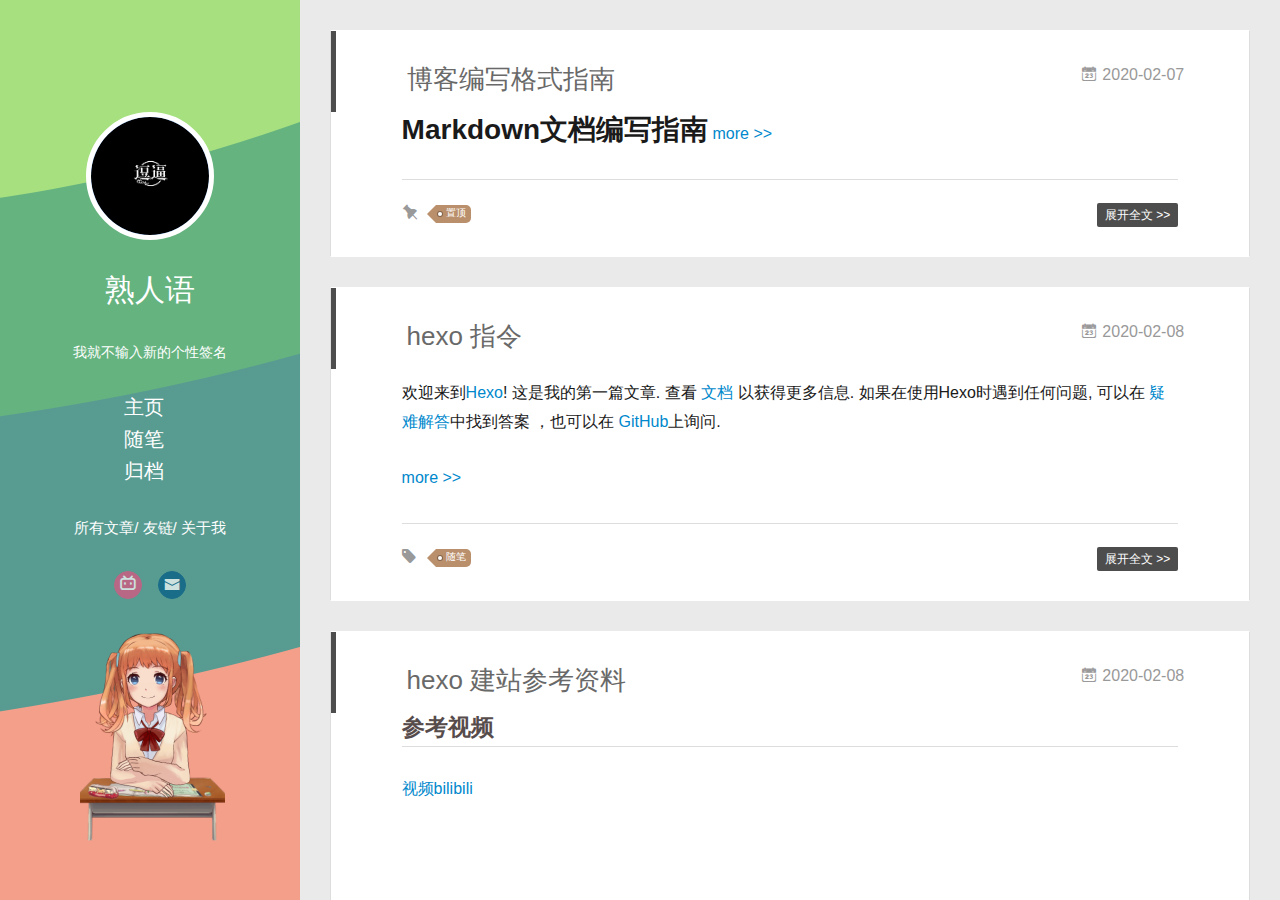
==== commit 244271ad: "Site updated: 2020-02-11 20:39:22" ====
--- a/index.html
+++ b/index.html
@@ -584,7 +584,7 @@
     
     	<section class="tools-section tools-section-me" q-show="aboutme">
   	  	
-  	  		<div class="aboutme-wrap" id="js-aboutme">很惭愧&lt;br&gt;&lt;br&gt;只做了一点微小的工作&lt;br&gt;谢谢大家</div>
+  	  		<div class="aboutme-wrap" id="js-aboutme">单身狗一枚&lt;br&gt;(ಥ﹏ಥ)只有10086嘘寒问暖&lt;br&gt;谢谢大家</div>
   	  	
     	</section>
     
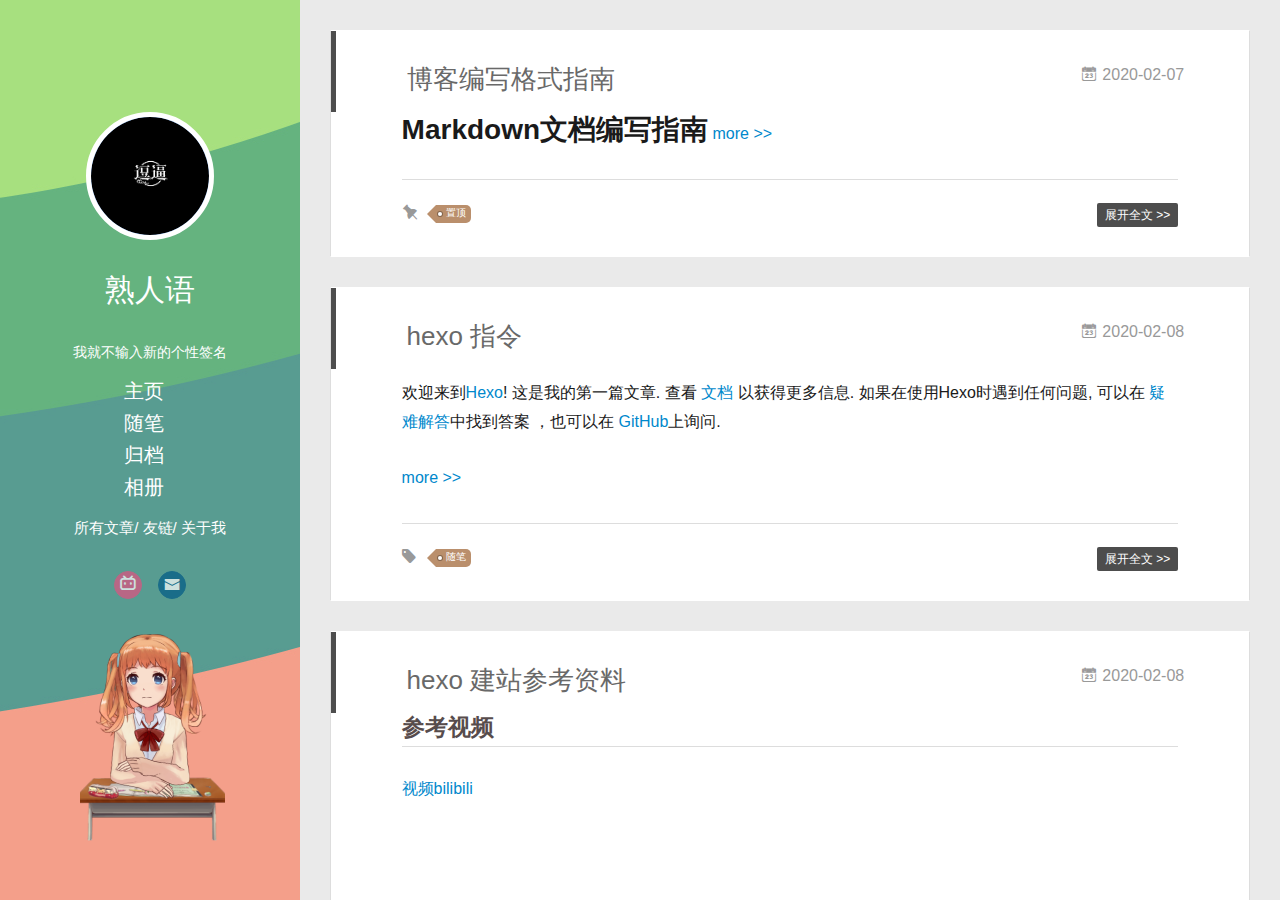
==== commit 37df521c: "Site updated: 2020-02-12 18:18:49" ====
--- a/index.html
+++ b/index.html
@@ -60,6 +60,8 @@
 				<li><a href="/tags/%E9%9A%8F%E7%AC%94/">随笔</a></li>
 	        
 				<li><a href="/archives/index.html">归档</a></li>
+	        
+				<li><a href="/photos/">相册</a></li>
 	        
 			</ul>
 		</nav>
@@ -125,6 +127,8 @@
 			
 				
 			
+				
+			
 			
 			
 			<nav class="header-nav">
@@ -141,11 +145,13 @@
 				<ul style="width: 70%">
 				
 				
-					<li style="width: 33.333333333333336%"><a href="/">主页</a></li>
+					<li style="width: 25%"><a href="/">主页</a></li>
 		        
-					<li style="width: 33.333333333333336%"><a href="/tags/%E9%9A%8F%E7%AC%94/">随笔</a></li>
+					<li style="width: 25%"><a href="/tags/%E9%9A%8F%E7%AC%94/">随笔</a></li>
 		        
-					<li style="width: 33.333333333333336%"><a href="/archives/index.html">归档</a></li>
+					<li style="width: 25%"><a href="/archives/index.html">归档</a></li>
+		        
+					<li style="width: 25%"><a href="/photos/">相册</a></li>
 		        
 				</ul>
 			</nav>
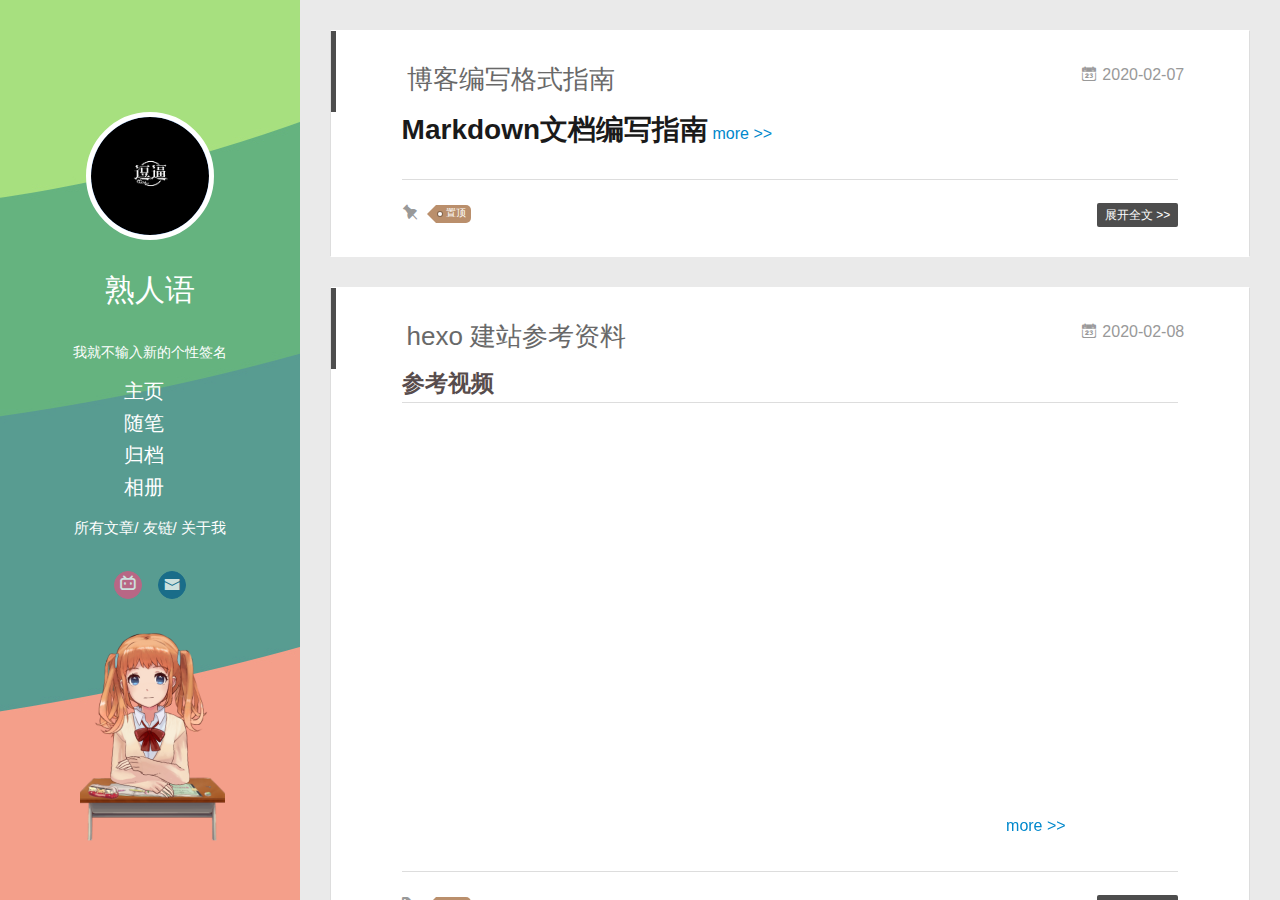
==== commit 273cac8a: "Site updated: 2020-02-12 18:59:32" ====
--- a/index.html
+++ b/index.html
@@ -239,30 +239,37 @@
 
 
   
-    <article id="post-hexo 指令" class="article article-type-post  article-index" itemscope itemprop="blogPost">
+    <article id="post-hexo-建站参考资料" class="article article-type-post  article-index" itemscope itemprop="blogPost">
   <div class="article-inner">
     
       <header class="article-header">
         
   
     <h1 itemprop="name">
-      <a class="article-title" href="/2020/02/08/hexo%20%E6%8C%87%E4%BB%A4/">hexo 指令</a>
+      <a class="article-title" href="/2020/02/08/hexo-%E5%BB%BA%E7%AB%99%E5%8F%82%E8%80%83%E8%B5%84%E6%96%99/">hexo 建站参考资料</a>
     </h1>
   
 
         
         
-<a href="/2020/02/08/hexo%20%E6%8C%87%E4%BB%A4/" class="archive-article-date">
-  	<time datetime="2020-02-08T12:17:19.352Z" itemprop="datePublished"><i class="icon-calendar icon"></i>2020-02-08</time>
+<a href="/2020/02/08/hexo-%E5%BB%BA%E7%AB%99%E5%8F%82%E8%80%83%E8%B5%84%E6%96%99/" class="archive-article-date">
+  	<time datetime="2020-02-08T06:15:44.000Z" itemprop="datePublished"><i class="icon-calendar icon"></i>2020-02-08</time>
 </a>
         
       </header>
     
     <div class="article-entry" itemprop="articleBody">
       
-        <p>欢迎来到<a href="https://hexo.io/" target="_blank" rel="noopener">Hexo</a>! 这是我的第一篇文章. 查看 <a href="https://hexo.io/docs/" target="_blank" rel="noopener">文档</a> 以获得更多信息. 如果在使用Hexo时遇到任何问题, 可以在 <a href="https://hexo.io/docs/troubleshooting.html" target="_blank" rel="noopener">疑难解答</a>中找到答案 ，也可以在 <a href="https://github.com/hexojs/hexo/issues" target="_blank" rel="noopener">GitHub</a>上询问.</p>
-        
-          <a class="article-more-a" href="/2020/02/08/hexo%20%E6%8C%87%E4%BB%A4/#more">more >></a>
+        <h2 id="参考视频"><a href="#参考视频" class="headerlink" title="参考视频"></a>参考视频</h2><!--[视频bilibili](https://www.bilibili.com/video/av62400697?p=9)-->
+<iframe 
+    width="600" 
+    height="400" 
+    src="//player.bilibili.com/player.html?aid=62400697&cid=108442092&page=9"
+    frameborder="0" 
+    allowfullscreen>
+</iframe>
+        
+          <a class="article-more-a" href="/2020/02/08/hexo-%E5%BB%BA%E7%AB%99%E5%8F%82%E8%80%83%E8%B5%84%E6%96%99/#more">more >></a>
         
       
 
@@ -286,7 +293,7 @@
 
       
         <p class="article-more-link">
-          <a class="article-more-a" href="/2020/02/08/hexo%20%E6%8C%87%E4%BB%A4/">展开全文 >></a>
+          <a class="article-more-a" href="/2020/02/08/hexo-%E5%BB%BA%E7%AB%99%E5%8F%82%E8%80%83%E8%B5%84%E6%96%99/">展开全文 >></a>
         </p>
       
 
@@ -316,39 +323,30 @@
 
 
   
-    <article id="post-hexo-建站参考资料" class="article article-type-post  article-index" itemscope itemprop="blogPost">
+    <article id="post-hexo 指令" class="article article-type-post  article-index" itemscope itemprop="blogPost">
   <div class="article-inner">
     
       <header class="article-header">
         
   
     <h1 itemprop="name">
-      <a class="article-title" href="/2020/02/08/hexo-%E5%BB%BA%E7%AB%99%E5%8F%82%E8%80%83%E8%B5%84%E6%96%99/">hexo 建站参考资料</a>
+      <a class="article-title" href="/2020/02/07/hexo%20%E6%8C%87%E4%BB%A4/">hexo 指令</a>
     </h1>
   
 
         
         
-<a href="/2020/02/08/hexo-%E5%BB%BA%E7%AB%99%E5%8F%82%E8%80%83%E8%B5%84%E6%96%99/" class="archive-article-date">
-  	<time datetime="2020-02-08T06:15:44.000Z" itemprop="datePublished"><i class="icon-calendar icon"></i>2020-02-08</time>
+<a href="/2020/02/07/hexo%20%E6%8C%87%E4%BB%A4/" class="archive-article-date">
+  	<time datetime="2020-02-07T09:22:51.000Z" itemprop="datePublished"><i class="icon-calendar icon"></i>2020-02-07</time>
 </a>
         
       </header>
     
     <div class="article-entry" itemprop="articleBody">
       
-        <h2 id="参考视频"><a href="#参考视频" class="headerlink" title="参考视频"></a>参考视频</h2><p><a href="https://www.bilibili.com/video/av62400697?p=9" target="_blank" rel="noopener">视频bilibili</a></p>
-<iframe 
-    width="800" 
-    height="450" 
-    src="//player.bilibili.com/player.html?aid=62400697&cid=108442092&page=9"
-    frameborder="0" 
-    allowfullscreen>
-</iframe>
-
-<h2 id="Hexo-yilia-主题一揽子使用方案"><a href="#Hexo-yilia-主题一揽子使用方案" class="headerlink" title="Hexo yilia 主题一揽子使用方案"></a>Hexo yilia 主题一揽子使用方案</h2>
-        
-          <a class="article-more-a" href="/2020/02/08/hexo-%E5%BB%BA%E7%AB%99%E5%8F%82%E8%80%83%E8%B5%84%E6%96%99/#more">more >></a>
+        <p>欢迎来到<a href="https://hexo.io/" target="_blank" rel="noopener">Hexo</a>! 这是我的第一篇文章. 查看 <a href="https://hexo.io/docs/" target="_blank" rel="noopener">文档</a> 以获得更多信息. 如果在使用Hexo时遇到任何问题, 可以在 <a href="https://hexo.io/docs/troubleshooting.html" target="_blank" rel="noopener">疑难解答</a>中找到答案 ，也可以在 <a href="https://github.com/hexojs/hexo/issues" target="_blank" rel="noopener">GitHub</a>上询问.</p>
+        
+          <a class="article-more-a" href="/2020/02/07/hexo%20%E6%8C%87%E4%BB%A4/#more">more >></a>
         
       
 
@@ -372,7 +370,7 @@
 
       
         <p class="article-more-link">
-          <a class="article-more-a" href="/2020/02/08/hexo-%E5%BB%BA%E7%AB%99%E5%8F%82%E8%80%83%E8%B5%84%E6%96%99/">展开全文 >></a>
+          <a class="article-more-a" href="/2020/02/07/hexo%20%E6%8C%87%E4%BB%A4/">展开全文 >></a>
         </p>
       
 
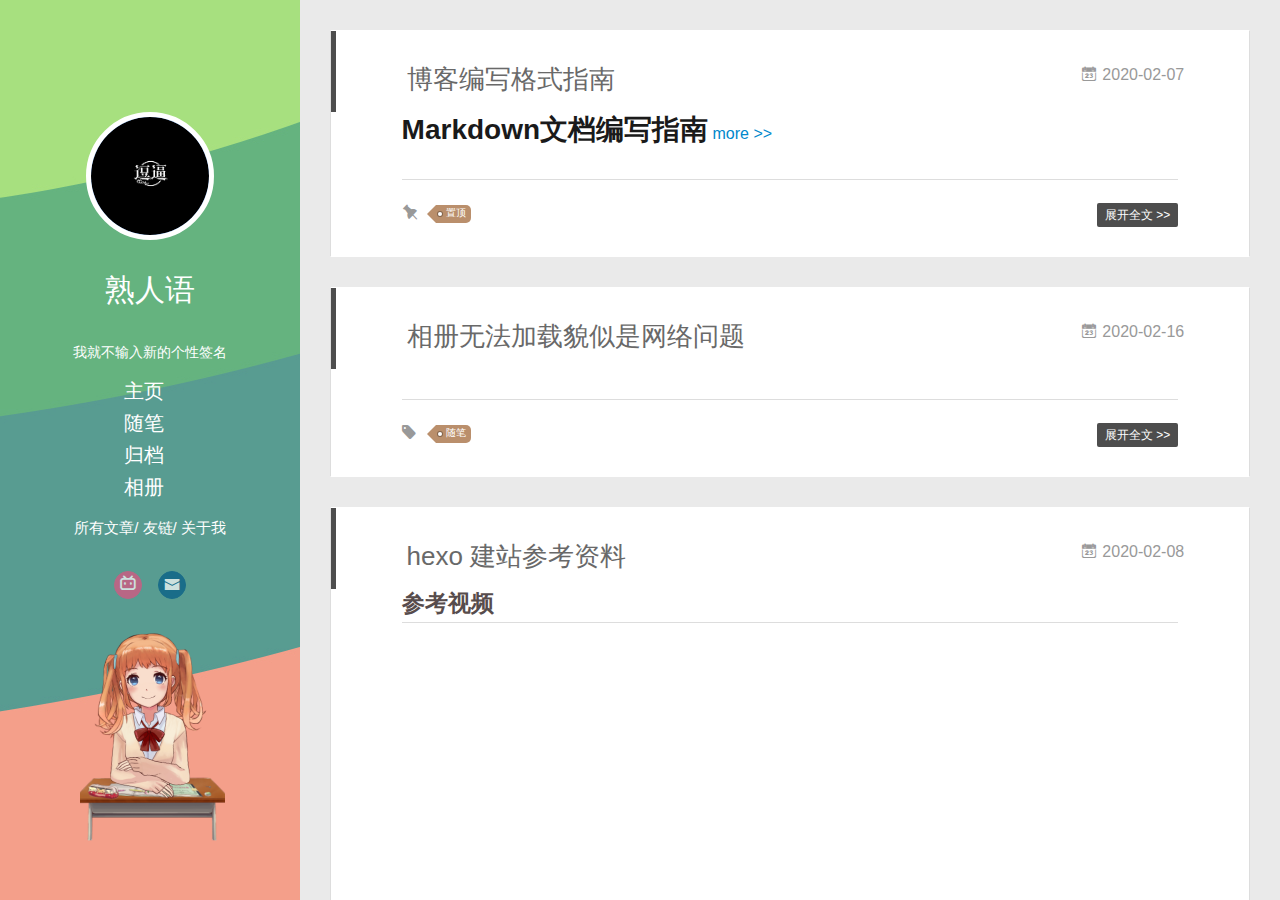
==== commit fa4714db: "Site updated: 2020-02-16 17:51:57" ====
--- a/index.html
+++ b/index.html
@@ -210,6 +210,80 @@
       
         <p class="article-more-link">
           <a class="article-more-a" href="/2020/02/07/%E5%8D%9A%E5%AE%A2%E7%BC%96%E5%86%99%E6%A0%BC%E5%BC%8F%E6%8C%87%E5%8D%97/">展开全文 >></a>
+        </p>
+      
+
+      
+      <div class="clearfix"></div>
+    </div>
+  </div>
+</article>
+
+<aside class="wrap-side-operation">
+    <div class="mod-side-operation">
+        
+        <div class="jump-container" id="js-jump-container" style="display:none;">
+            <a href="javascript:void(0)" class="mod-side-operation__jump-to-top">
+                <i class="icon-font icon-back"></i>
+            </a>
+            <div id="js-jump-plan-container" class="jump-plan-container" style="top: -11px;">
+                <i class="icon-font icon-plane jump-plane"></i>
+            </div>
+        </div>
+        
+        
+    </div>
+</aside>
+
+
+
+
+  
+    <article id="post-相册无法加载貌似是网络问题" class="article article-type-post  article-index" itemscope itemprop="blogPost">
+  <div class="article-inner">
+    
+      <header class="article-header">
+        
+  
+    <h1 itemprop="name">
+      <a class="article-title" href="/2020/02/16/%E7%9B%B8%E5%86%8C%E6%97%A0%E6%B3%95%E5%8A%A0%E8%BD%BD%E8%B2%8C%E4%BC%BC%E6%98%AF%E7%BD%91%E7%BB%9C%E9%97%AE%E9%A2%98/">相册无法加载貌似是网络问题</a>
+    </h1>
+  
+
+        
+        
+<a href="/2020/02/16/%E7%9B%B8%E5%86%8C%E6%97%A0%E6%B3%95%E5%8A%A0%E8%BD%BD%E8%B2%8C%E4%BC%BC%E6%98%AF%E7%BD%91%E7%BB%9C%E9%97%AE%E9%A2%98/" class="archive-article-date">
+  	<time datetime="2020-02-16T09:51:11.000Z" itemprop="datePublished"><i class="icon-calendar icon"></i>2020-02-16</time>
+</a>
+        
+      </header>
+    
+    <div class="article-entry" itemprop="articleBody">
+      
+        
+      
+
+      
+    </div>
+    <div class="article-info article-info-index">
+      
+      
+	<div class="article-tag tagcloud">
+		<i class="icon-price-tags icon"></i>
+		<ul class="article-tag-list">
+			 
+        		<li class="article-tag-list-item">
+        			<a href="javascript:void(0)" class="js-tag article-tag-list-link color3">随笔</a>
+        		</li>
+      		
+		</ul>
+	</div>
+
+      
+
+      
+        <p class="article-more-link">
+          <a class="article-more-a" href="/2020/02/16/%E7%9B%B8%E5%86%8C%E6%97%A0%E6%B3%95%E5%8A%A0%E8%BD%BD%E8%B2%8C%E4%BC%BC%E6%98%AF%E7%BD%91%E7%BB%9C%E9%97%AE%E9%A2%98/">展开全文 >></a>
         </p>
       
 
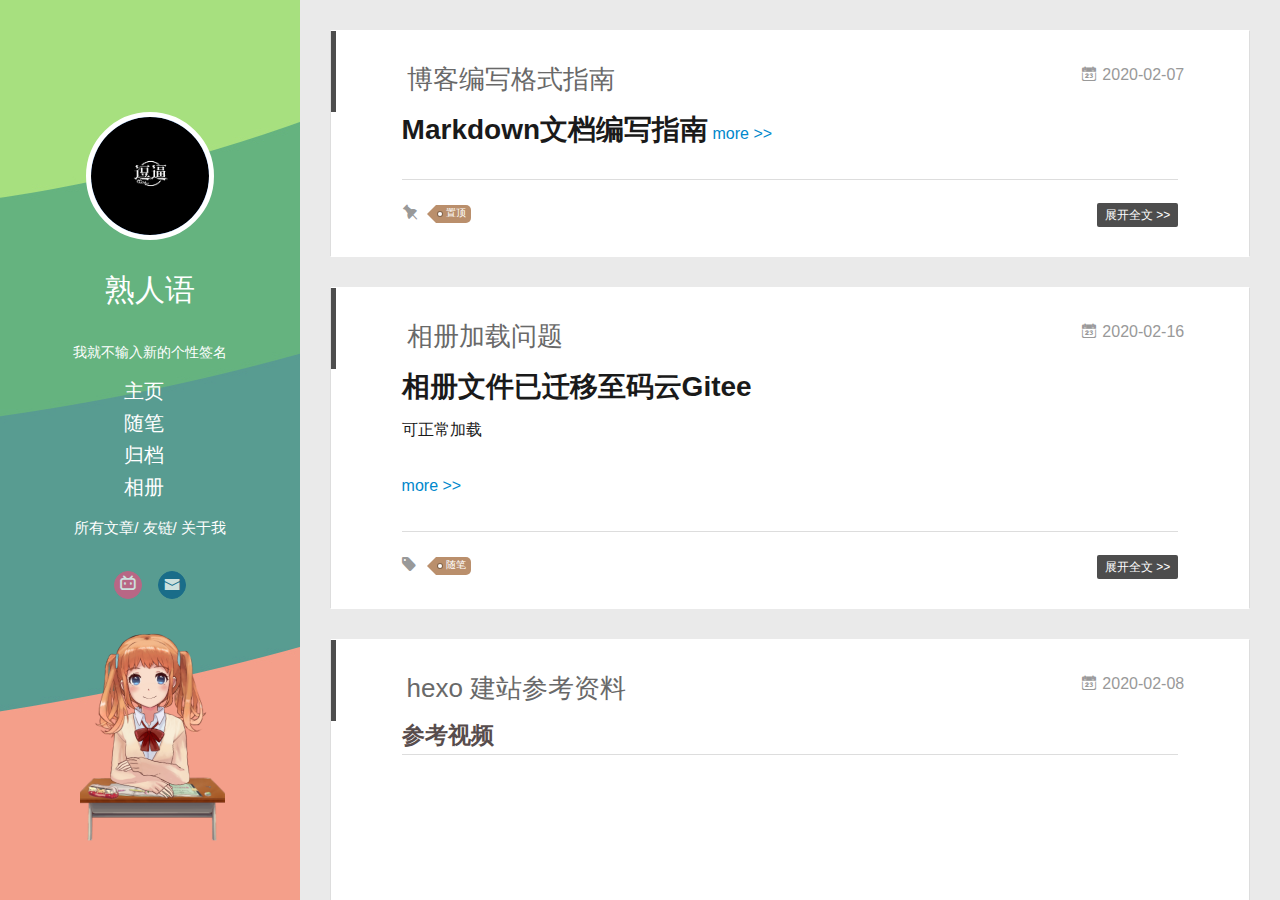
==== commit 0a6175ac: "Site updated: 2020-02-19 14:33:22" ====
--- a/index.html
+++ b/index.html
@@ -246,7 +246,7 @@
         
   
     <h1 itemprop="name">
-      <a class="article-title" href="/2020/02/16/%E7%9B%B8%E5%86%8C%E6%97%A0%E6%B3%95%E5%8A%A0%E8%BD%BD%E8%B2%8C%E4%BC%BC%E6%98%AF%E7%BD%91%E7%BB%9C%E9%97%AE%E9%A2%98/">相册无法加载貌似是网络问题</a>
+      <a class="article-title" href="/2020/02/16/%E7%9B%B8%E5%86%8C%E6%97%A0%E6%B3%95%E5%8A%A0%E8%BD%BD%E8%B2%8C%E4%BC%BC%E6%98%AF%E7%BD%91%E7%BB%9C%E9%97%AE%E9%A2%98/">相册加载问题</a>
     </h1>
   
 
@@ -260,6 +260,9 @@
     
     <div class="article-entry" itemprop="articleBody">
       
+        <h1 id="相册文件已迁移至码云Gitee"><a href="#相册文件已迁移至码云Gitee" class="headerlink" title="相册文件已迁移至码云Gitee"></a>相册文件已迁移至码云Gitee</h1><p>可正常加载</p>
+        
+          <a class="article-more-a" href="/2020/02/16/%E7%9B%B8%E5%86%8C%E6%97%A0%E6%B3%95%E5%8A%A0%E8%BD%BD%E8%B2%8C%E4%BC%BC%E6%98%AF%E7%BD%91%E7%BB%9C%E9%97%AE%E9%A2%98/#more">more >></a>
         
       
 
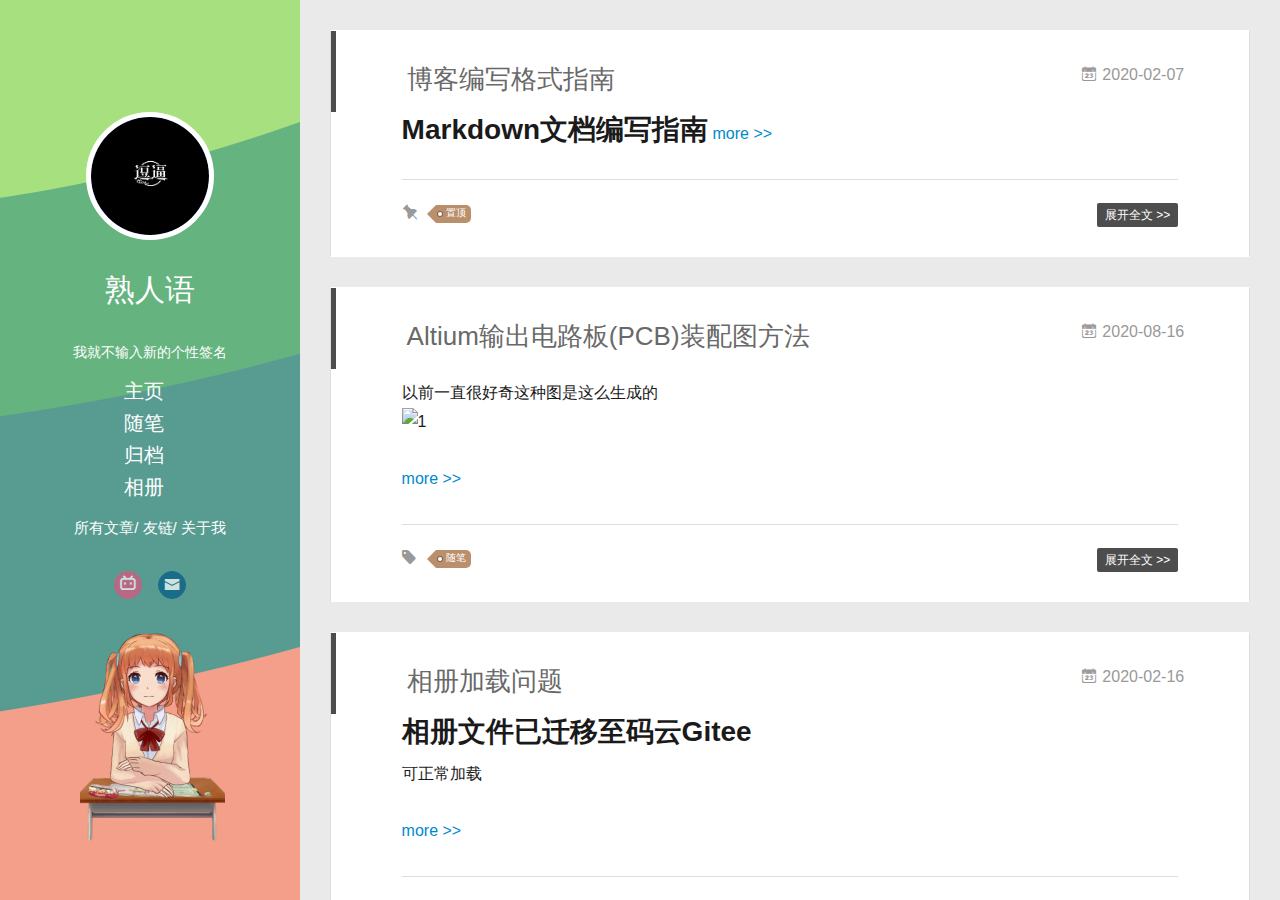
==== commit d0988d17: "Site updated: 2020-08-16 22:57:42" ====
--- a/index.html
+++ b/index.html
@@ -210,6 +210,83 @@
       
         <p class="article-more-link">
           <a class="article-more-a" href="/2020/02/07/%E5%8D%9A%E5%AE%A2%E7%BC%96%E5%86%99%E6%A0%BC%E5%BC%8F%E6%8C%87%E5%8D%97/">展开全文 >></a>
+        </p>
+      
+
+      
+      <div class="clearfix"></div>
+    </div>
+  </div>
+</article>
+
+<aside class="wrap-side-operation">
+    <div class="mod-side-operation">
+        
+        <div class="jump-container" id="js-jump-container" style="display:none;">
+            <a href="javascript:void(0)" class="mod-side-operation__jump-to-top">
+                <i class="icon-font icon-back"></i>
+            </a>
+            <div id="js-jump-plan-container" class="jump-plan-container" style="top: -11px;">
+                <i class="icon-font icon-plane jump-plane"></i>
+            </div>
+        </div>
+        
+        
+    </div>
+</aside>
+
+
+
+
+  
+    <article id="post-Altium输出电路板(PCB)装配图方法" class="article article-type-post  article-index" itemscope itemprop="blogPost">
+  <div class="article-inner">
+    
+      <header class="article-header">
+        
+  
+    <h1 itemprop="name">
+      <a class="article-title" href="/2020/08/16/Altium%E8%BE%93%E5%87%BA%E7%94%B5%E8%B7%AF%E6%9D%BF(PCB)%E8%A3%85%E9%85%8D%E5%9B%BE%E6%96%B9%E6%B3%95/">Altium输出电路板(PCB)装配图方法</a>
+    </h1>
+  
+
+        
+        
+<a href="/2020/08/16/Altium%E8%BE%93%E5%87%BA%E7%94%B5%E8%B7%AF%E6%9D%BF(PCB)%E8%A3%85%E9%85%8D%E5%9B%BE%E6%96%B9%E6%B3%95/" class="archive-article-date">
+  	<time datetime="2020-08-16T06:15:44.000Z" itemprop="datePublished"><i class="icon-calendar icon"></i>2020-08-16</time>
+</a>
+        
+      </header>
+    
+    <div class="article-entry" itemprop="articleBody">
+      
+        <p>以前一直很好奇这种图是这么生成的<br><img src="http://p3.pstatp.com/large/pgc-image/1524209007839d7bee4b1dd" alt="1"></p>
+        
+          <a class="article-more-a" href="/2020/08/16/Altium%E8%BE%93%E5%87%BA%E7%94%B5%E8%B7%AF%E6%9D%BF(PCB)%E8%A3%85%E9%85%8D%E5%9B%BE%E6%96%B9%E6%B3%95/#more">more >></a>
+        
+      
+
+      
+    </div>
+    <div class="article-info article-info-index">
+      
+      
+	<div class="article-tag tagcloud">
+		<i class="icon-price-tags icon"></i>
+		<ul class="article-tag-list">
+			 
+        		<li class="article-tag-list-item">
+        			<a href="javascript:void(0)" class="js-tag article-tag-list-link color3">随笔</a>
+        		</li>
+      		
+		</ul>
+	</div>
+
+      
+
+      
+        <p class="article-more-link">
+          <a class="article-more-a" href="/2020/08/16/Altium%E8%BE%93%E5%87%BA%E7%94%B5%E8%B7%AF%E6%9D%BF(PCB)%E8%A3%85%E9%85%8D%E5%9B%BE%E6%96%B9%E6%B3%95/">展开全文 >></a>
         </p>
       
 
